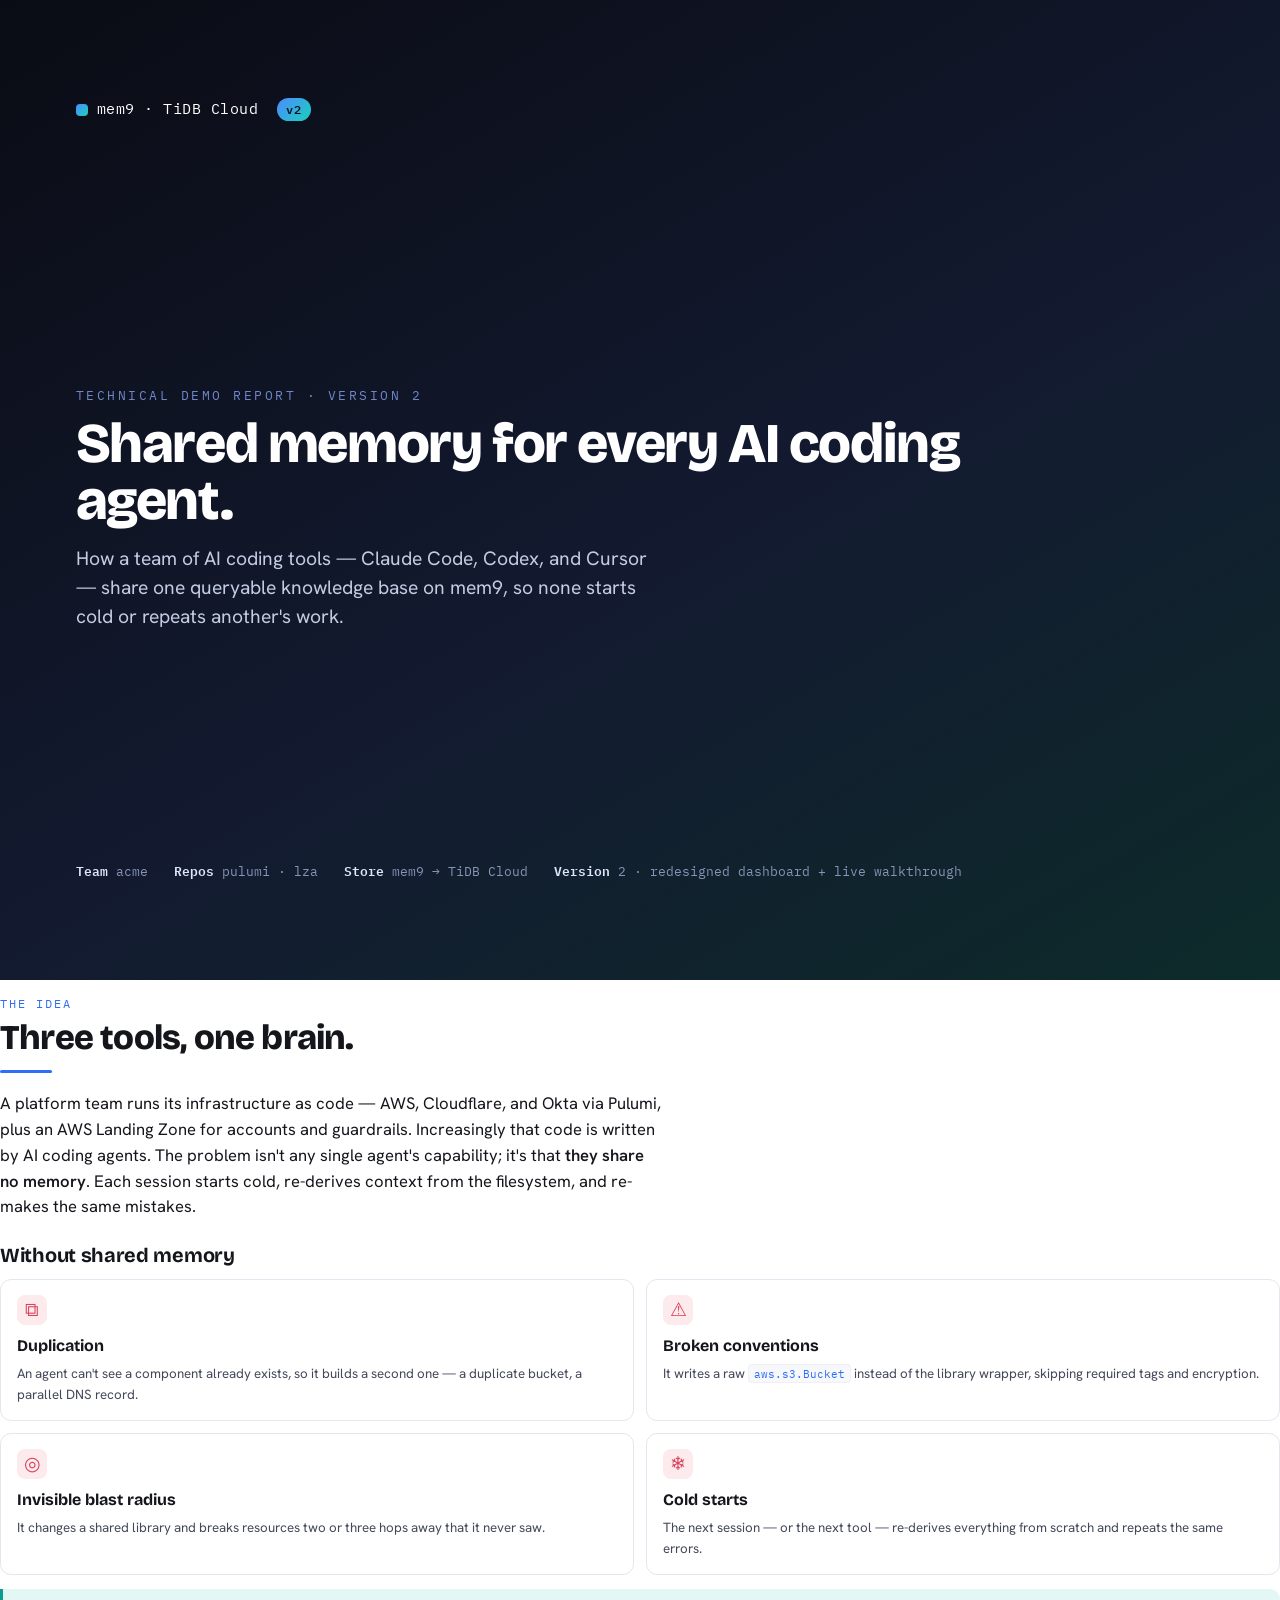
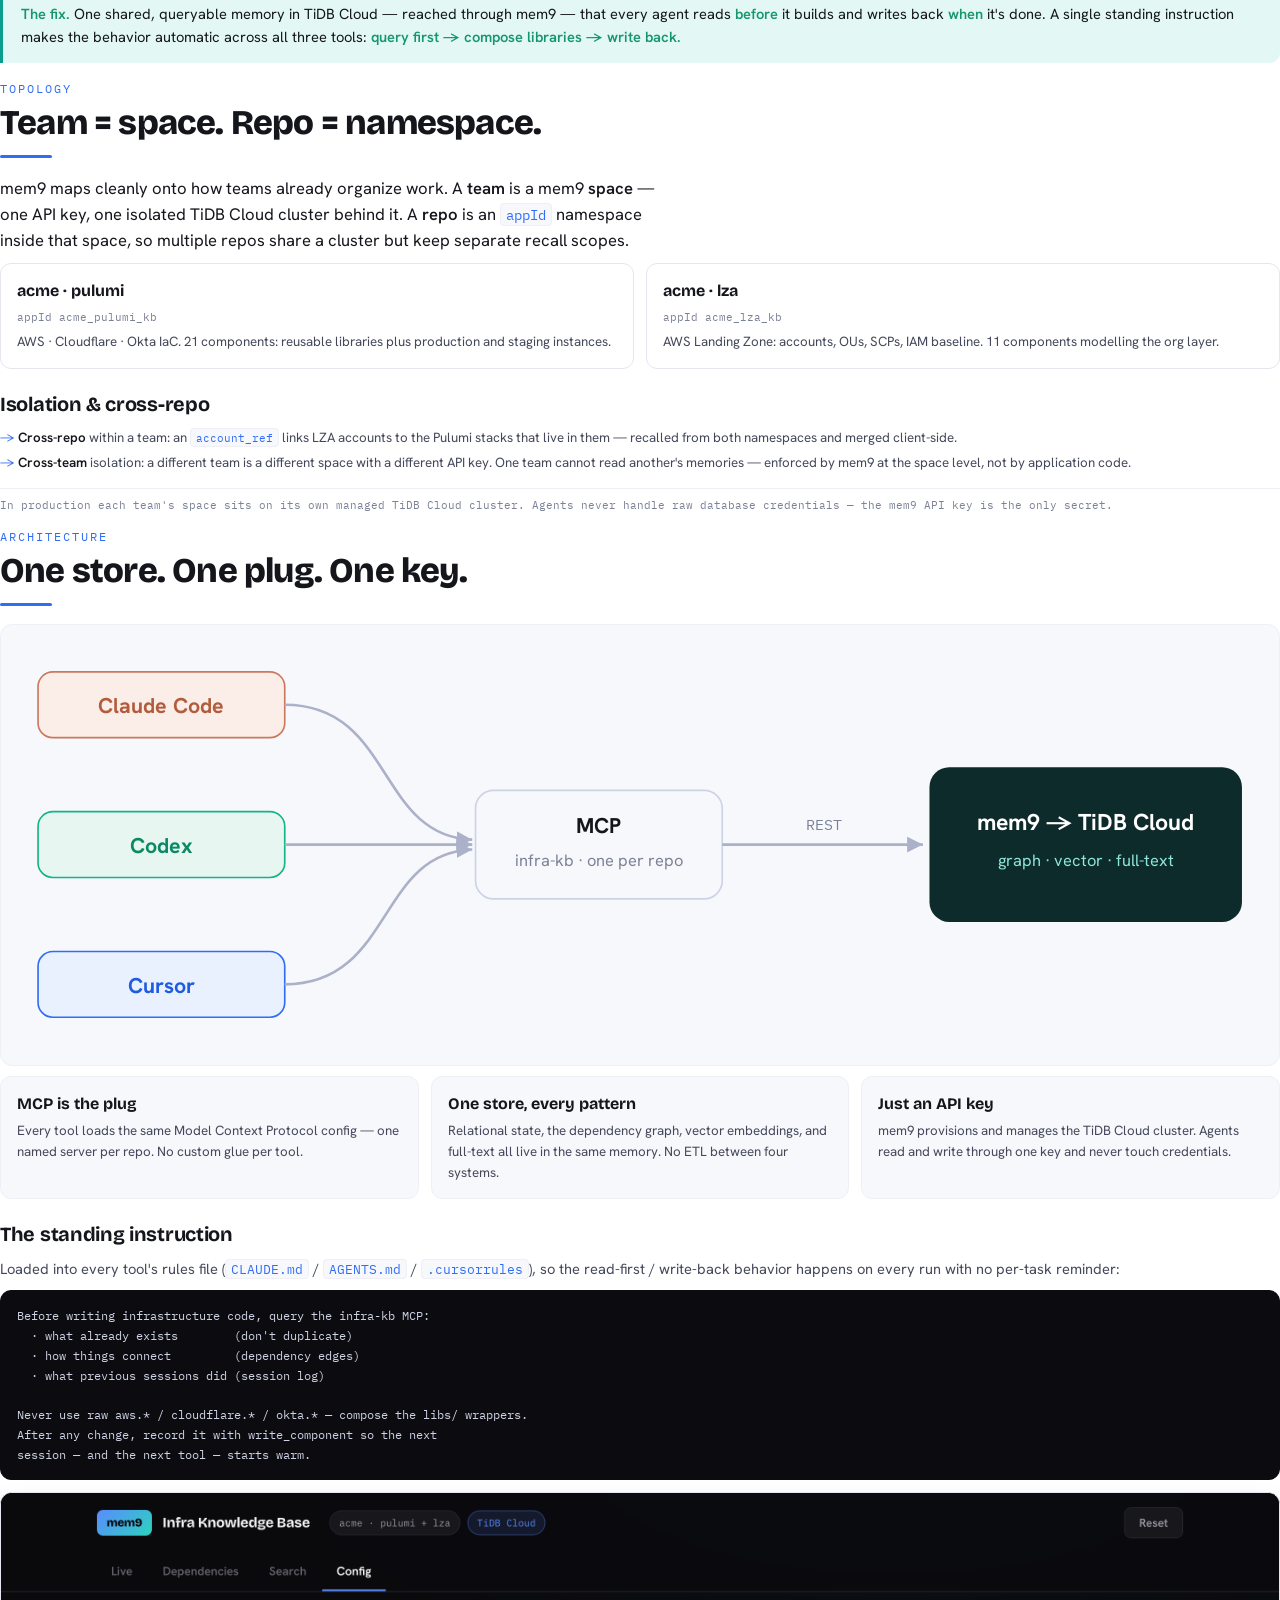
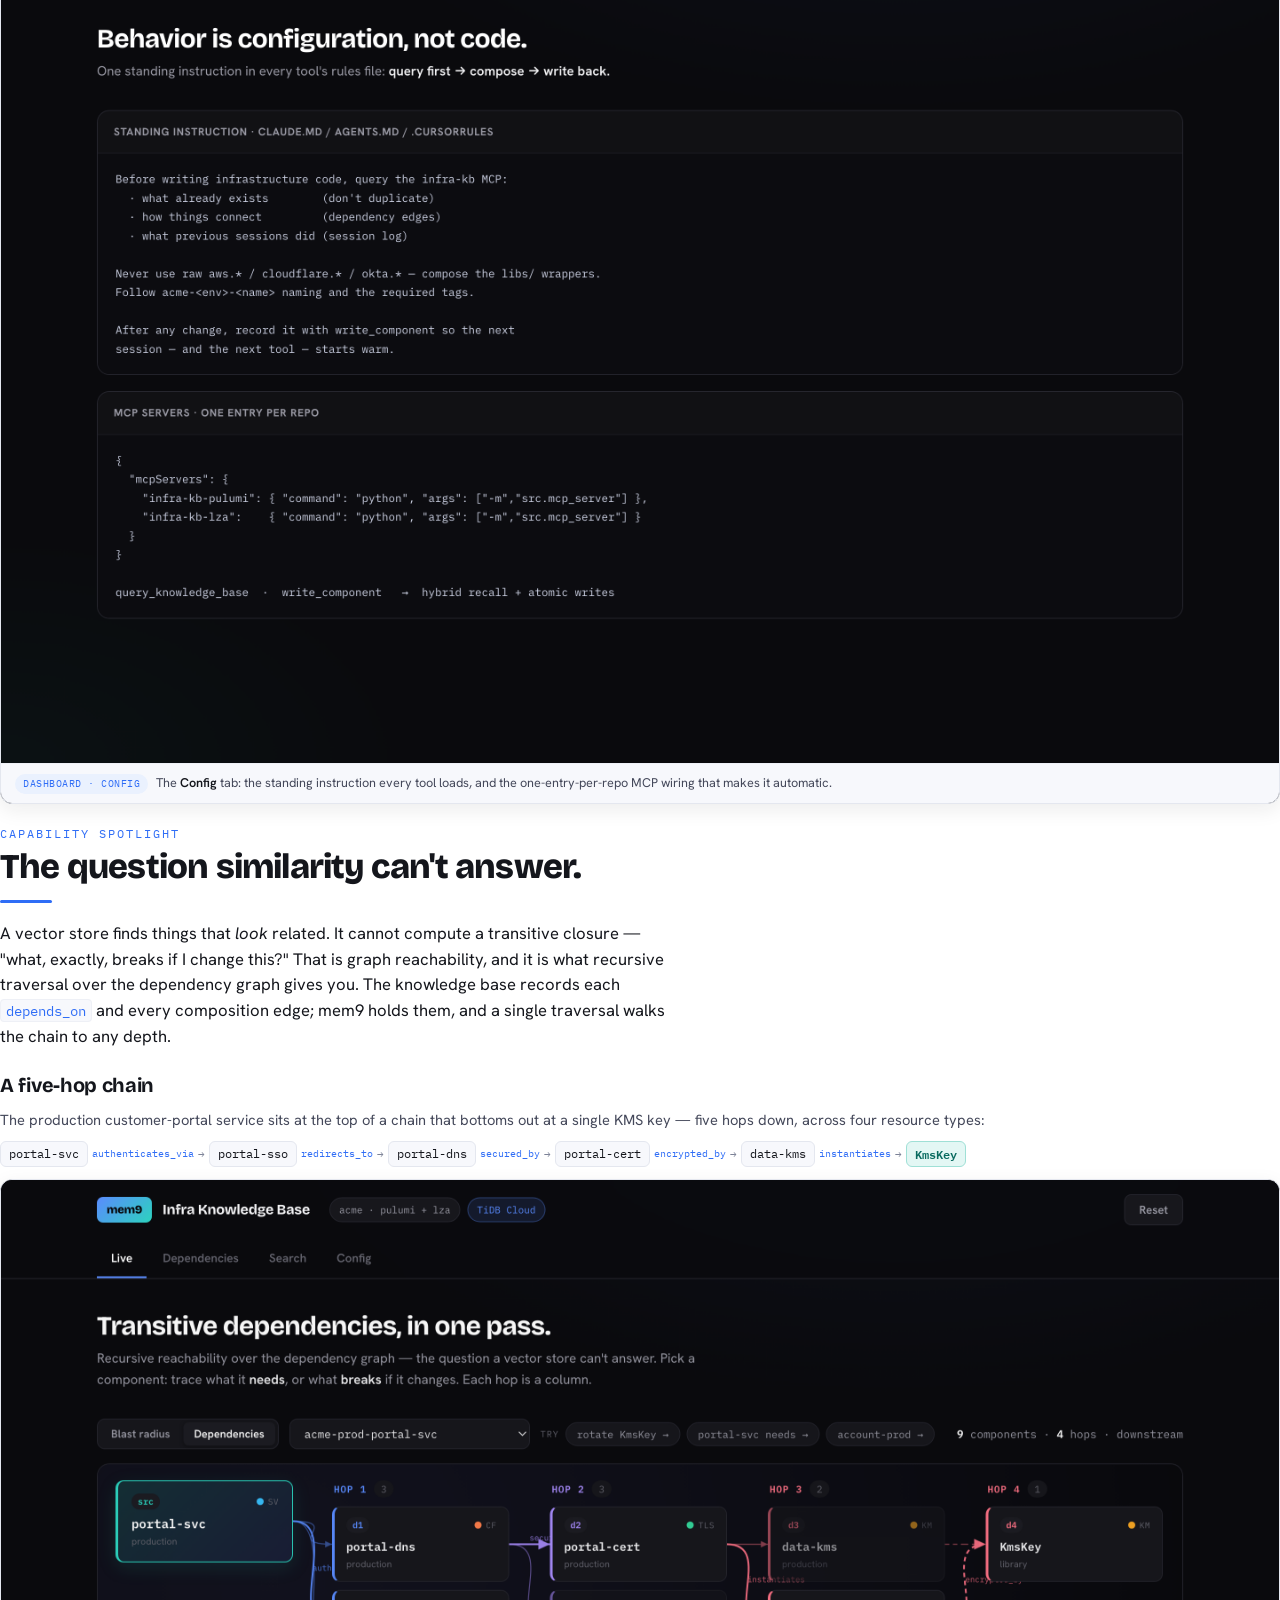
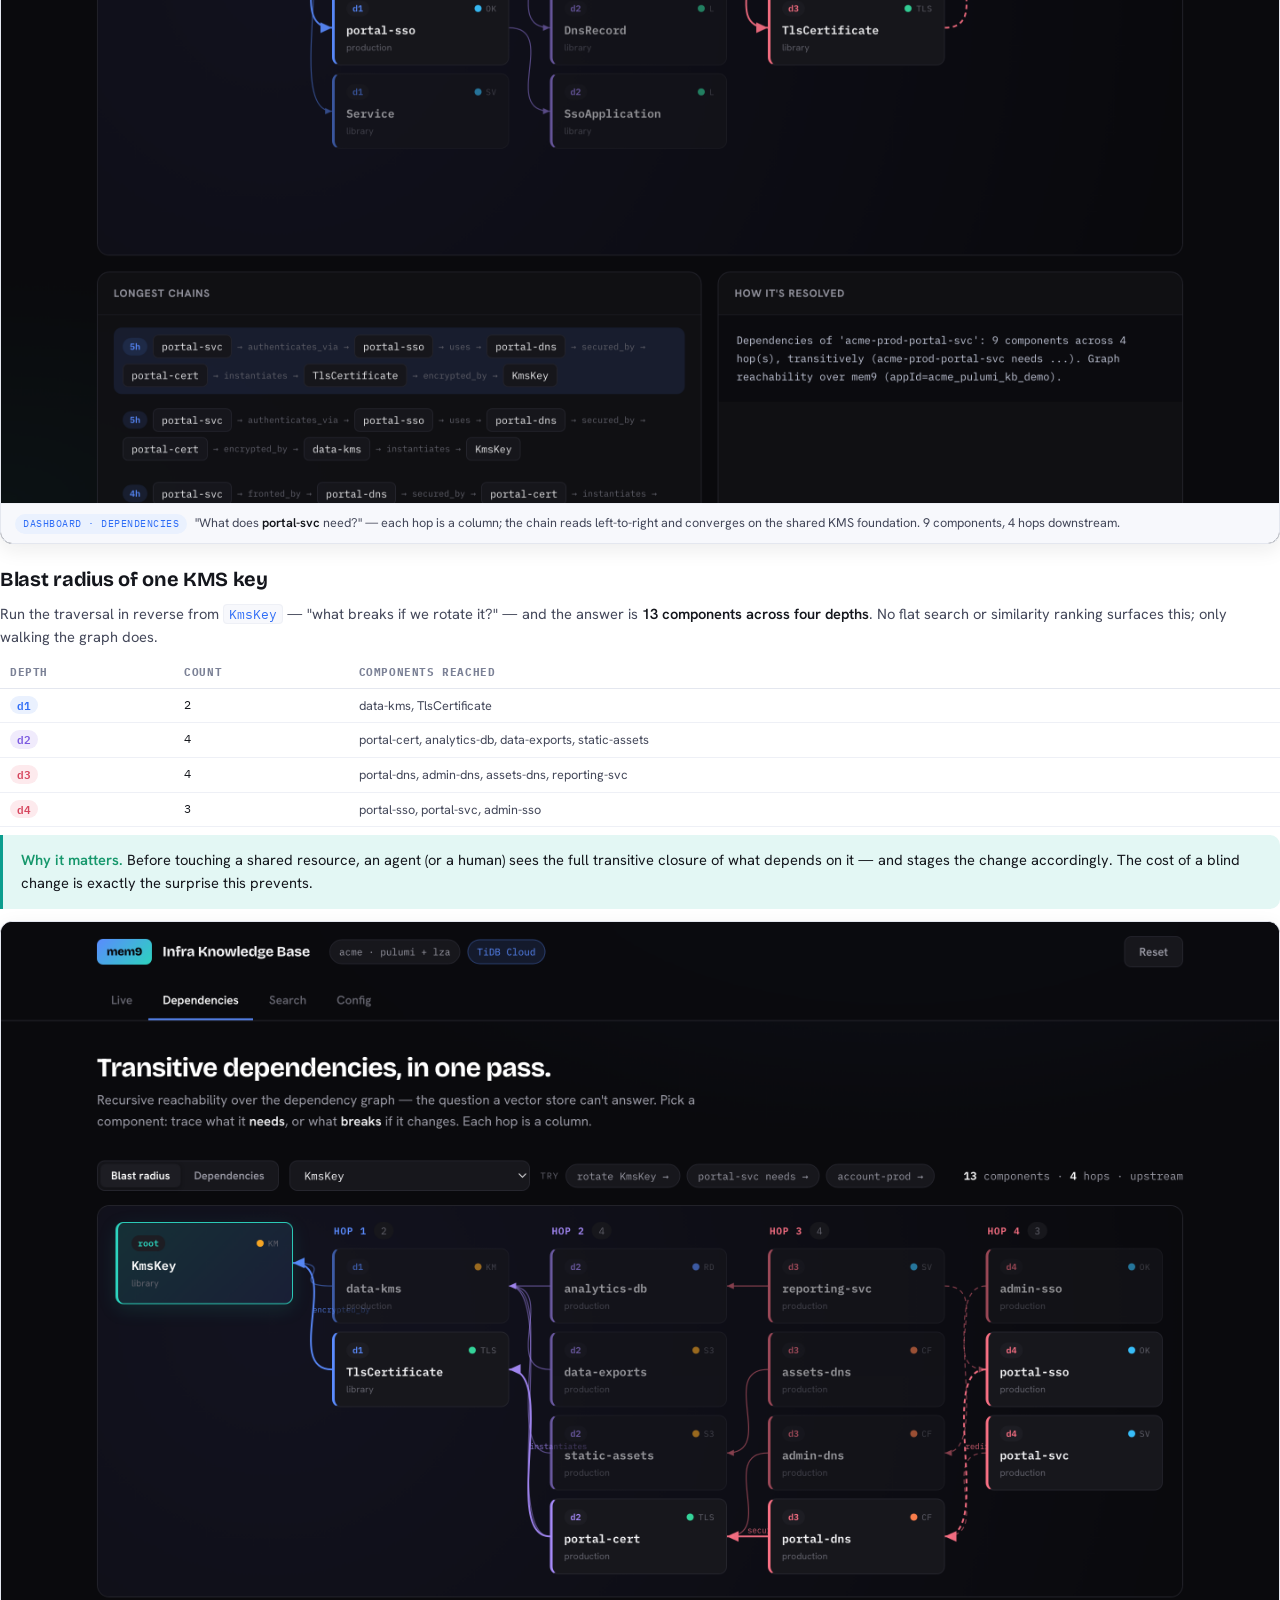
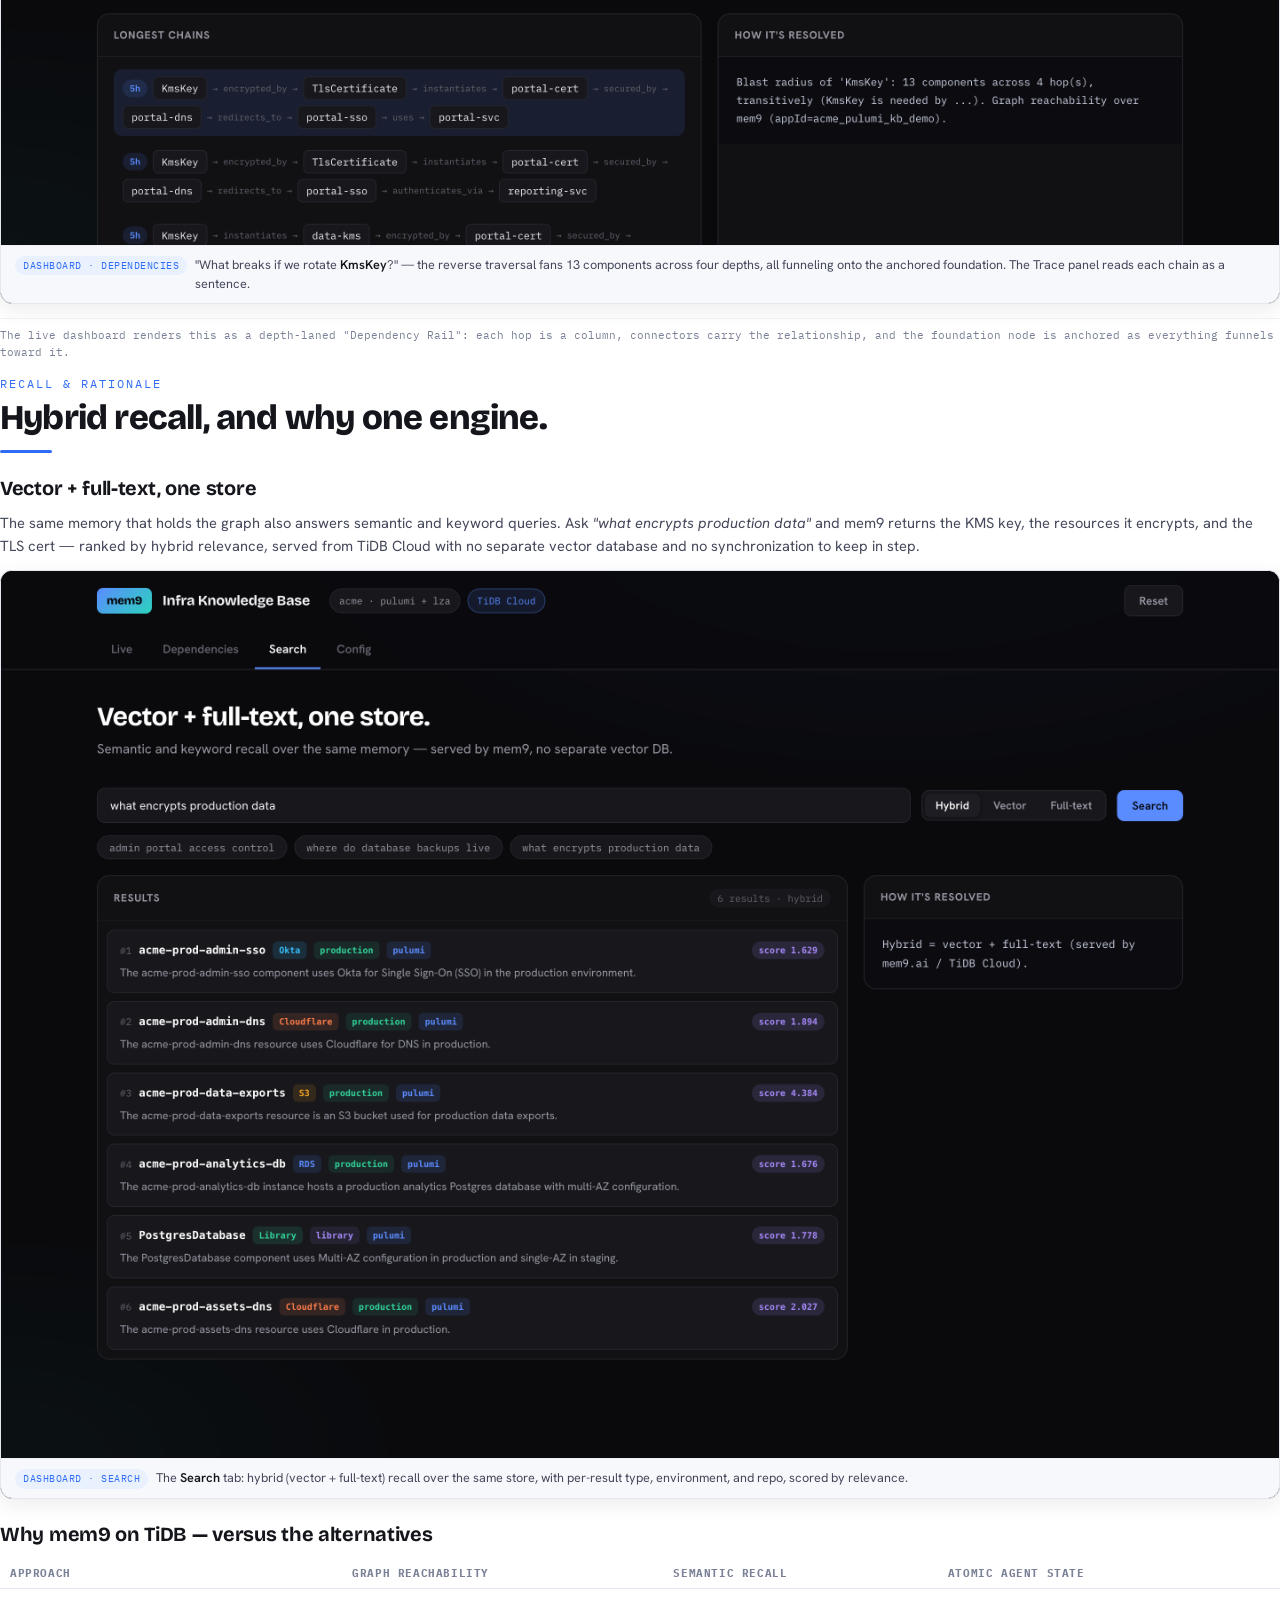
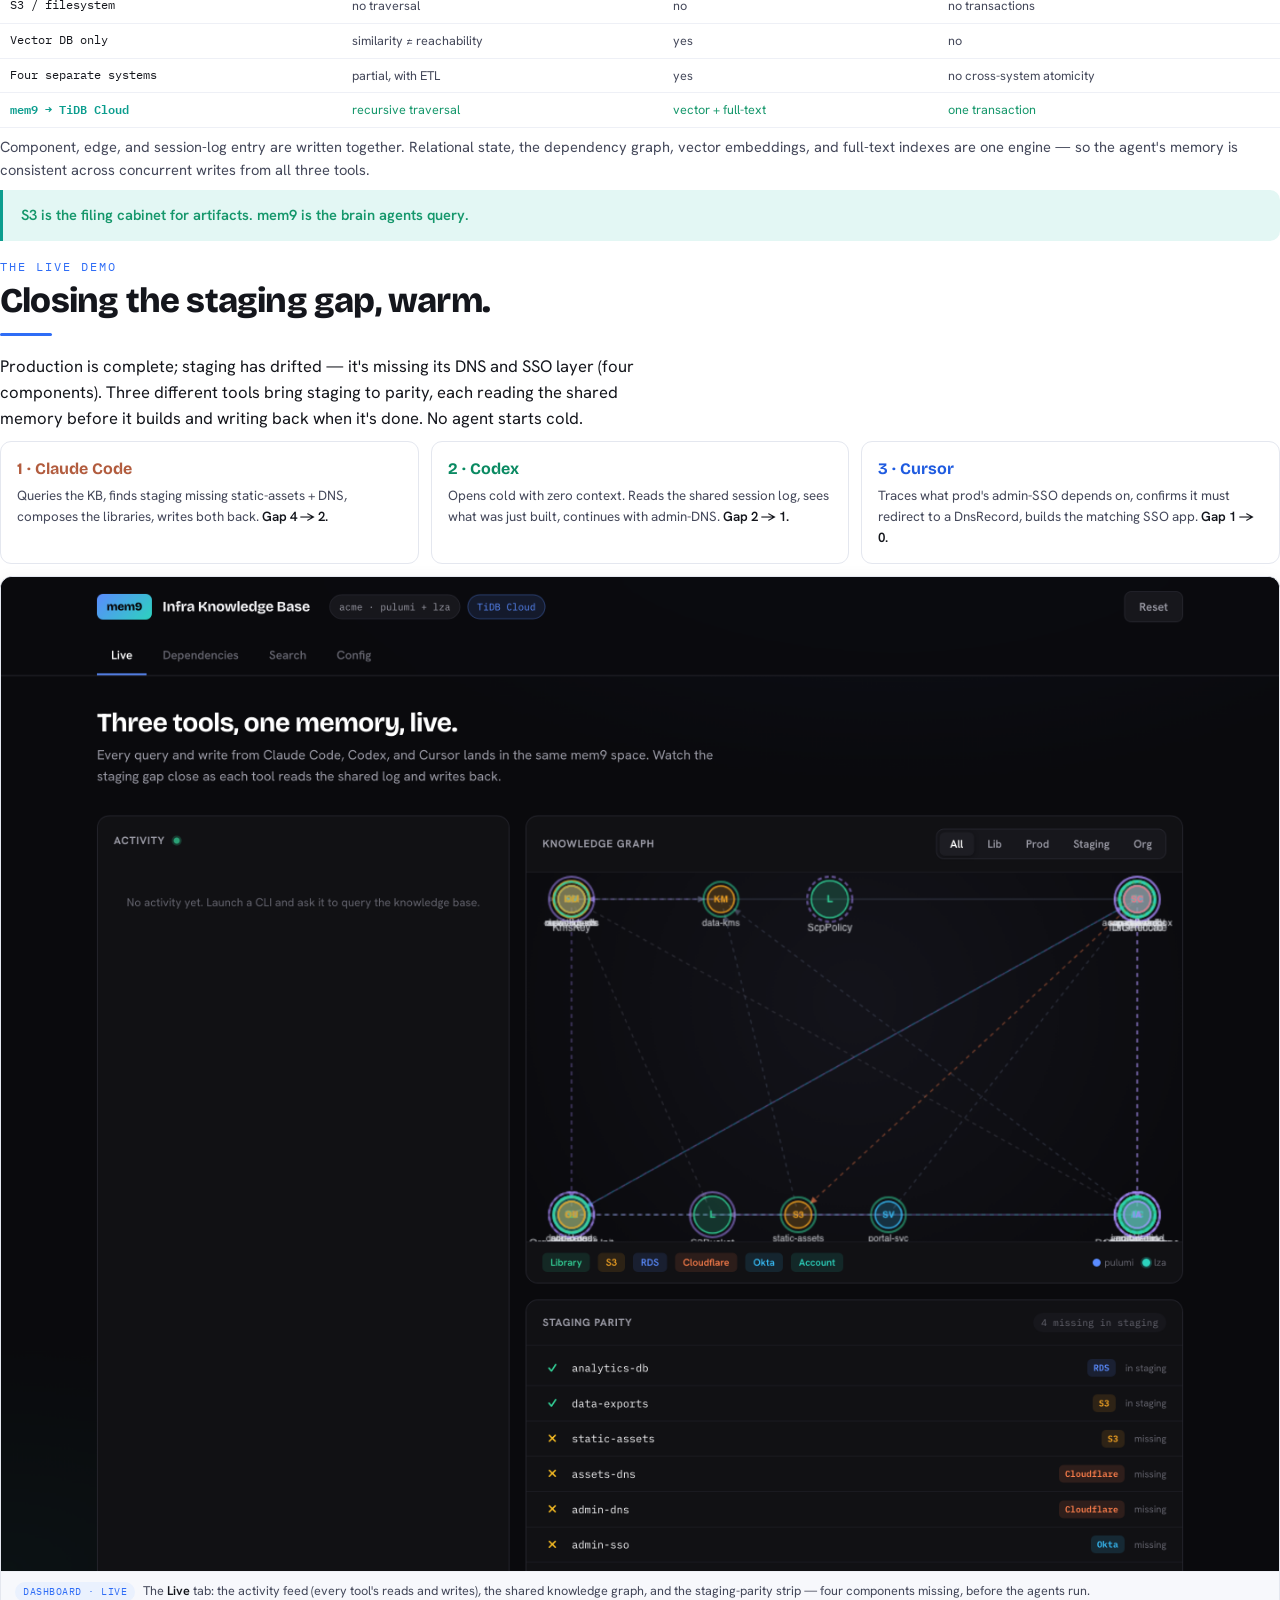
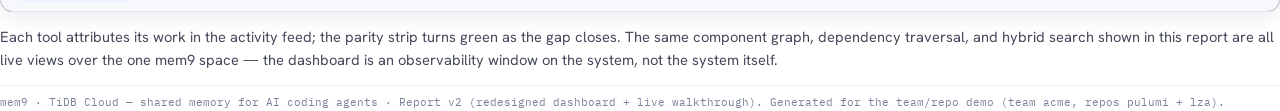
==== docs/mem9-demo-report.html @ 889530dd "docs: mark the docs/ demo report as v2 Versions the new screenshot-walkthrough report as v2 (the ori" ====
<!DOCTYPE html>
<html lang="en">
<head>
<meta charset="UTF-8" />
<title>mem9 — Shared Memory for AI Coding Agents (v2)</title>
<link rel="preconnect" href="https://fonts.googleapis.com" />
<link rel="preconnect" href="https://fonts.gstatic.com" crossorigin />
<link href="https://fonts.googleapis.com/css2?family=Bricolage+Grotesque:opsz,wght@12..96,600;12..96,700;12..96,800&family=Hanken+Grotesk:wght@400;500;600;700&family=IBM+Plex+Mono:wght@400;500;600&display=swap" rel="stylesheet" />
<style>
  :root {
    --ink: #14161c; --ink-dim: #44485a; --ink-faint: #7b8196;
    --line: #e4e7ef; --line-soft: #eef0f6; --paper: #ffffff; --wash: #f7f8fc;
    --accent: #2f6df6; --accent-soft: #eaf1fe; --teal: #0b9d8e; --teal-soft: #e3f7f4;
    --amber: #c77a12; --red: #d6455d; --violet: #7b59e0; --green: #15976b;
    --d1: #2f6df6; --d2: #7b59e0; --d3: #d6455d;
    --font-display: "Bricolage Grotesque", Georgia, serif;
    --font: "Hanken Grotesk", -apple-system, sans-serif;
    --mono: "IBM Plex Mono", ui-monospace, monospace;
  }
  * { box-sizing: border-box; margin: 0; padding: 0; }
  html { -webkit-print-color-adjust: exact; print-color-adjust: exact; }
  body { font-family: var(--font); color: var(--ink); background: var(--paper); font-size: 11pt; line-height: 1.55; }

  @page { size: Letter; margin: 16mm 16mm 18mm; }
  @page :first { margin: 0; }

  .page { padding: 0; }
  .section { page-break-before: always; padding-top: 4mm; }
  .keep { page-break-inside: avoid; }

  /* ── Cover ── */
  .cover { height: 100vh; min-height: 980px; background: linear-gradient(150deg, #0a0c14 0%, #131a30 55%, #0d2b2a 100%); color: #fff; padding: 26mm 20mm; display: flex; flex-direction: column; }
  .cover-badge { display: inline-flex; align-items: center; gap: 9px; font-family: var(--mono); font-size: 11pt; letter-spacing: 0.5px; }
  .cover-dot { width: 12px; height: 12px; border-radius: 4px; background: linear-gradient(135deg, #4d8bff, #1ad0bd); }
  .cover-ver { margin-left: 10px; font-family: var(--mono); font-size: 9pt; font-weight: 600; letter-spacing: 1px; color: #07121f; background: linear-gradient(135deg, #4d8bff, #1ad0bd); padding: 2px 9px; border-radius: 20px; }
  .cover-eyebrow { font-family: var(--mono); font-size: 9.5pt; letter-spacing: 2.5px; text-transform: uppercase; color: #6f86c9; margin-top: 70mm; }
  .cover-title { font-family: var(--font-display); font-weight: 800; font-size: 42pt; line-height: 1.02; letter-spacing: -1.4px; margin: 10px 0 16px; max-width: 16em; }
  .cover-sub { font-size: 14.5pt; line-height: 1.5; color: #c4cce4; max-width: 30em; }
  .cover-foot { margin-top: auto; display: flex; gap: 26px; font-family: var(--mono); font-size: 9.5pt; color: #8893b8; flex-wrap: wrap; }
  .cover-foot b { color: #dfe6fb; font-weight: 600; }

  /* ── Headings ── */
  .kicker { font-family: var(--mono); font-size: 9pt; letter-spacing: 2px; text-transform: uppercase; color: var(--accent); margin-bottom: 6px; }
  h1 { font-family: var(--font-display); font-weight: 800; font-size: 26pt; letter-spacing: -0.8px; line-height: 1.05; margin-bottom: 10px; }
  h2 { font-family: var(--font-display); font-weight: 700; font-size: 15pt; letter-spacing: -0.3px; margin: 20px 0 8px; }
  p { margin-bottom: 9px; color: var(--ink-dim); }
  p.lead { font-size: 12.5pt; color: var(--ink); max-width: 40em; }
  b, strong { color: var(--ink); font-weight: 600; }
  code { font-family: var(--mono); font-size: 0.86em; background: var(--wash); color: var(--accent); padding: 1px 5px; border-radius: 4px; border: 1px solid var(--line-soft); }
  .rule { height: 3px; width: 52px; background: var(--accent); border-radius: 3px; margin: 14px 0 18px; }

  /* ── Cards / grids ── */
  .grid-2 { display: grid; grid-template-columns: 1fr 1fr; gap: 12px; }
  .grid-3 { display: grid; grid-template-columns: 1fr 1fr 1fr; gap: 12px; }
  .card { border: 1px solid var(--line); border-radius: 11px; padding: 15px 16px; background: var(--paper); }
  .card.wash { background: var(--wash); border-color: var(--line-soft); }
  .card h3 { font-family: var(--font-display); font-size: 12pt; font-weight: 700; margin-bottom: 5px; }
  .card p { font-size: 10pt; margin: 0; }
  .ic { display: inline-flex; align-items: center; justify-content: center; width: 30px; height: 30px; border-radius: 8px; font-size: 14pt; margin-bottom: 9px; }
  .ic.bad { background: #fdeaed; color: var(--red); }
  .ic.good { background: var(--teal-soft); color: var(--teal); }

  .callout { border-left: 3px solid var(--teal); background: var(--teal-soft); border-radius: 0 10px 10px 0; padding: 14px 18px; margin: 4px 0 2px; }
  .callout b { color: var(--green); }

  /* ── Tables ── */
  table { width: 100%; border-collapse: collapse; font-size: 9.5pt; margin: 8px 0; }
  th { text-align: left; font-family: var(--mono); font-size: 8pt; text-transform: uppercase; letter-spacing: 0.6px; color: var(--ink-faint); padding: 7px 10px; border-bottom: 1.5px solid var(--line); }
  td { padding: 7px 10px; border-bottom: 1px solid var(--line-soft); vertical-align: top; color: var(--ink-dim); }
  td.mono, .mono-cell { font-family: var(--mono); font-size: 9pt; color: var(--ink); }

  .pill { display: inline-block; font-family: var(--mono); font-size: 8pt; font-weight: 600; padding: 1px 7px; border-radius: 20px; }
  .pill.d1 { background: var(--accent-soft); color: var(--d1); }
  .pill.d2 { background: #f0ebfc; color: var(--d2); }
  .pill.d3 { background: #fdeaed; color: var(--d3); }
  .pill.d4 { background: #fdeaed; color: var(--d3); }

  /* ── Chain visual ── */
  .chain { display: flex; align-items: center; flex-wrap: wrap; gap: 4px; font-family: var(--mono); font-size: 9pt; margin: 8px 0; }
  .chain .node { background: var(--wash); border: 1px solid var(--line); border-radius: 6px; padding: 3px 8px; color: var(--ink); }
  .chain .node.foundation { background: var(--teal-soft); border-color: #9fe0d6; color: #0a6b60; font-weight: 600; }
  .chain .arr { color: var(--ink-faint); font-size: 8pt; }
  .chain .verb { color: var(--accent); font-size: 7.5pt; }

  /* ── Architecture diagram ── */
  .arch { background: var(--wash); border: 1px solid var(--line-soft); border-radius: 12px; padding: 14px; margin: 10px 0; }
  .arch svg { display: block; width: 100%; height: auto; }

  .footer-note { font-family: var(--mono); font-size: 8pt; color: var(--ink-faint); margin-top: 14px; border-top: 1px solid var(--line-soft); padding-top: 8px; }
  ul.clean { list-style: none; margin: 4px 0; }
  ul.clean li { position: relative; padding-left: 18px; margin-bottom: 5px; font-size: 10pt; color: var(--ink-dim); }
  ul.clean li::before { content: "→"; position: absolute; left: 0; color: var(--accent); }

  /* ── Screenshots (live dashboard walkthrough) ── */
  figure.shot { margin: 12px 0 6px; border: 1px solid var(--line); border-radius: 12px; overflow: hidden; background: #0a0c14; page-break-inside: avoid; box-shadow: 0 6px 20px rgba(20,22,28,0.08); }
  figure.shot img { display: block; width: 100%; height: auto; }
  figcaption { display: flex; gap: 8px; align-items: baseline; font-size: 9.5pt; color: var(--ink-dim); padding: 9px 14px; background: var(--wash); border-top: 1px solid var(--line-soft); }
  figcaption .tag { font-family: var(--mono); font-size: 7.5pt; letter-spacing: 0.5px; text-transform: uppercase; color: var(--accent); background: var(--accent-soft); padding: 2px 8px; border-radius: 20px; white-space: nowrap; }
  figcaption b { color: var(--ink); }
</style>
</head>
<body>

<!-- ─────────────── COVER ─────────────── -->
<div class="cover">
  <div class="cover-badge"><span class="cover-dot"></span> mem9 · TiDB Cloud <span class="cover-ver">v2</span></div>
  <div class="cover-eyebrow">Technical Demo Report · Version 2</div>
  <div class="cover-title">Shared memory for every AI coding agent.</div>
  <div class="cover-sub">How a team of AI coding tools — Claude Code, Codex, and Cursor — share one queryable knowledge base on mem9, so none starts cold or repeats another's work.</div>
  <div class="cover-foot">
    <div><b>Team</b> acme</div>
    <div><b>Repos</b> pulumi · lza</div>
    <div><b>Store</b> mem9 → TiDB Cloud</div>
    <div><b>Version</b> 2 · redesigned dashboard + live walkthrough</div>
  </div>
</div>

<!-- ─────────────── 1. THE IDEA ─────────────── -->
<div class="section page">
  <div class="kicker">The idea</div>
  <h1>Three tools, one brain.</h1>
  <div class="rule"></div>
  <p class="lead">A platform team runs its infrastructure as code — AWS, Cloudflare, and Okta via Pulumi, plus an AWS Landing Zone for accounts and guardrails. Increasingly that code is written by AI coding agents. The problem isn't any single agent's capability; it's that <b>they share no memory</b>. Each session starts cold, re-derives context from the filesystem, and re-makes the same mistakes.</p>

  <h2>Without shared memory</h2>
  <div class="grid-2">
    <div class="card keep"><span class="ic bad">⧉</span><h3>Duplication</h3><p>An agent can't see a component already exists, so it builds a second one — a duplicate bucket, a parallel DNS record.</p></div>
    <div class="card keep"><span class="ic bad">⚠</span><h3>Broken conventions</h3><p>It writes a raw <code>aws.s3.Bucket</code> instead of the library wrapper, skipping required tags and encryption.</p></div>
    <div class="card keep"><span class="ic bad">◎</span><h3>Invisible blast radius</h3><p>It changes a shared library and breaks resources two or three hops away that it never saw.</p></div>
    <div class="card keep"><span class="ic bad">❄</span><h3>Cold starts</h3><p>The next session — or the next tool — re-derives everything from scratch and repeats the same errors.</p></div>
  </div>

  <div class="callout keep" style="margin-top:14px;">
    <b>The fix.</b> One shared, queryable memory in TiDB Cloud — reached through mem9 — that every agent reads <b>before</b> it builds and writes back <b>when</b> it's done. A single standing instruction makes the behavior automatic across all three tools: <b>query first → compose libraries → write back.</b>
  </div>
</div>

<!-- ─────────────── 2. TOPOLOGY ─────────────── -->
<div class="section page">
  <div class="kicker">Topology</div>
  <h1>Team = space. Repo = namespace.</h1>
  <div class="rule"></div>
  <p class="lead">mem9 maps cleanly onto how teams already organize work. A <b>team</b> is a mem9 <b>space</b> — one API key, one isolated TiDB Cloud cluster behind it. A <b>repo</b> is an <code>appId</code> namespace inside that space, so multiple repos share a cluster but keep separate recall scopes.</p>

  <div class="grid-2">
    <div class="card">
      <h3>acme · pulumi</h3>
      <p style="font-family:var(--mono);font-size:8.5pt;color:var(--ink-faint);">appId acme_pulumi_kb</p>
      <p style="margin-top:6px;">AWS · Cloudflare · Okta IaC. 21 components: reusable libraries plus production and staging instances.</p>
    </div>
    <div class="card">
      <h3>acme · lza</h3>
      <p style="font-family:var(--mono);font-size:8.5pt;color:var(--ink-faint);">appId acme_lza_kb</p>
      <p style="margin-top:6px;">AWS Landing Zone: accounts, OUs, SCPs, IAM baseline. 11 components modelling the org layer.</p>
    </div>
  </div>

  <h2>Isolation &amp; cross-repo</h2>
  <ul class="clean">
    <li><b>Cross-repo</b> within a team: an <code>account_ref</code> links LZA accounts to the Pulumi stacks that live in them — recalled from both namespaces and merged client-side.</li>
    <li><b>Cross-team</b> isolation: a different team is a different space with a different API key. One team cannot read another's memories — enforced by mem9 at the space level, not by application code.</li>
  </ul>

  <div class="footer-note">In production each team's space sits on its own managed TiDB Cloud cluster. Agents never handle raw database credentials — the mem9 API key is the only secret.</div>
</div>

<!-- ─────────────── 3. ARCHITECTURE ─────────────── -->
<div class="section page">
  <div class="kicker">Architecture</div>
  <h1>One store. One plug. One key.</h1>
  <div class="rule"></div>

  <div class="arch keep">
    <svg viewBox="0 0 760 250" xmlns="http://www.w3.org/2000/svg" font-family="Hanken Grotesk, sans-serif">
      <rect x="14" y="20" width="150" height="40" rx="9" fill="#fbeee8" stroke="#CC785C"/><text x="89" y="45" text-anchor="middle" fill="#b25c3e" font-weight="700" font-size="13">Claude Code</text>
      <rect x="14" y="105" width="150" height="40" rx="9" fill="#e7f6f1" stroke="#13B583"/><text x="89" y="130" text-anchor="middle" fill="#0a8a62" font-weight="700" font-size="13">Codex</text>
      <rect x="14" y="190" width="150" height="40" rx="9" fill="#eaf1fe" stroke="#2f6df6"/><text x="89" y="215" text-anchor="middle" fill="#1f5be0" font-weight="700" font-size="13">Cursor</text>

      <rect x="280" y="92" width="150" height="66" rx="11" fill="#f7f8fc" stroke="#cdd3e6"/>
      <text x="355" y="118" text-anchor="middle" fill="#14161c" font-weight="700" font-size="13">MCP</text>
      <text x="355" y="138" text-anchor="middle" fill="#7b8196" font-size="10">infra-kb · one per repo</text>

      <rect x="556" y="78" width="190" height="94" rx="12" fill="#0d2b2a"/>
      <text x="651" y="116" text-anchor="middle" fill="#fff" font-weight="700" font-size="14">mem9 → TiDB Cloud</text>
      <text x="651" y="138" text-anchor="middle" fill="#8fe6da" font-size="10">graph · vector · full-text</text>

      <g stroke="#aab1c9" stroke-width="1.6" fill="none">
        <path d="M164,40 C230,40 220,120 278,122" marker-end="url(#ar)"/>
        <path d="M164,125 L278,125" marker-end="url(#ar)"/>
        <path d="M164,210 C230,210 220,130 278,128" marker-end="url(#ar)"/>
        <path d="M430,125 L552,125" marker-end="url(#ar)"/>
      </g>
      <text x="492" y="116" text-anchor="middle" fill="#7b8196" font-size="9" font-family="IBM Plex Mono, monospace">REST</text>
      <defs><marker id="ar" markerWidth="8" markerHeight="8" refX="6" refY="3" orient="auto"><path d="M0,0 L6,3 L0,6 Z" fill="#aab1c9"/></marker></defs>
    </svg>
  </div>

  <div class="grid-3">
    <div class="card wash keep"><h3>MCP is the plug</h3><p>Every tool loads the same Model Context Protocol config — one named server per repo. No custom glue per tool.</p></div>
    <div class="card wash keep"><h3>One store, every pattern</h3><p>Relational state, the dependency graph, vector embeddings, and full-text all live in the same memory. No ETL between four systems.</p></div>
    <div class="card wash keep"><h3>Just an API key</h3><p>mem9 provisions and manages the TiDB Cloud cluster. Agents read and write through one key and never touch credentials.</p></div>
  </div>

  <h2>The standing instruction</h2>
  <p>Loaded into every tool's rules file (<code>CLAUDE.md</code> / <code>AGENTS.md</code> / <code>.cursorrules</code>), so the read-first / write-back behavior happens on every run with no per-task reminder:</p>
  <div class="card" style="background:#0c0c10;border-color:#0c0c10;">
    <pre style="font-family:var(--mono);font-size:9pt;line-height:1.65;color:#cdd2e4;white-space:pre-wrap;margin:0;">Before writing infrastructure code, query the infra-kb MCP:
  · what already exists        (don't duplicate)
  · how things connect         (dependency edges)
  · what previous sessions did (session log)

Never use raw aws.* / cloudflare.* / okta.* — compose the libs/ wrappers.
After any change, record it with write_component so the next
session — and the next tool — starts warm.</pre>
  </div>

  <figure class="shot">
    <img src="img/config.png" alt="Config tab of the dashboard showing the standing instruction and MCP server config" />
    <figcaption><span class="tag">Dashboard · Config</span><span>The <b>Config</b> tab: the standing instruction every tool loads, and the one-entry-per-repo MCP wiring that makes it automatic.</span></figcaption>
  </figure>
</div>

<!-- ─────────────── 4. CAPABILITY: TRANSITIVE DEPENDENCIES ─────────────── -->
<div class="section page">
  <div class="kicker">Capability spotlight</div>
  <h1>The question similarity can't answer.</h1>
  <div class="rule"></div>
  <p class="lead">A vector store finds things that <i>look</i> related. It cannot compute a transitive closure — "what, exactly, breaks if I change this?" That is graph reachability, and it is what recursive traversal over the dependency graph gives you. The knowledge base records each <code>depends_on</code> and every composition edge; mem9 holds them, and a single traversal walks the chain to any depth.</p>

  <h2>A five-hop chain</h2>
  <p>The production customer-portal service sits at the top of a chain that bottoms out at a single KMS key — five hops down, across four resource types:</p>
  <div class="chain keep">
    <span class="node">portal-svc</span><span class="verb">authenticates_via</span><span class="arr">→</span>
    <span class="node">portal-sso</span><span class="verb">redirects_to</span><span class="arr">→</span>
    <span class="node">portal-dns</span><span class="verb">secured_by</span><span class="arr">→</span>
    <span class="node">portal-cert</span><span class="verb">encrypted_by</span><span class="arr">→</span>
    <span class="node">data-kms</span><span class="verb">instantiates</span><span class="arr">→</span>
    <span class="node foundation">KmsKey</span>
  </div>

  <figure class="shot">
    <img src="img/deps-needs.png" alt="Dependency Rail showing what the portal service depends on, four hops to KmsKey" />
    <figcaption><span class="tag">Dashboard · Dependencies</span><span>"What does <b>portal-svc</b> need?" — each hop is a column; the chain reads left-to-right and converges on the shared KMS foundation. 9 components, 4 hops downstream.</span></figcaption>
  </figure>

  <h2>Blast radius of one KMS key</h2>
  <p>Run the traversal in reverse from <code>KmsKey</code> — "what breaks if we rotate it?" — and the answer is <b>13 components across four depths</b>. No flat search or similarity ranking surfaces this; only walking the graph does.</p>
  <table class="keep">
    <thead><tr><th>Depth</th><th>Count</th><th>Components reached</th></tr></thead>
    <tbody>
      <tr><td><span class="pill d1">d1</span></td><td class="mono-cell">2</td><td>data-kms, TlsCertificate</td></tr>
      <tr><td><span class="pill d2">d2</span></td><td class="mono-cell">4</td><td>portal-cert, analytics-db, data-exports, static-assets</td></tr>
      <tr><td><span class="pill d3">d3</span></td><td class="mono-cell">4</td><td>portal-dns, admin-dns, assets-dns, reporting-svc</td></tr>
      <tr><td><span class="pill d4">d4</span></td><td class="mono-cell">3</td><td>portal-sso, portal-svc, admin-sso</td></tr>
    </tbody>
  </table>
  <div class="callout keep">
    <b>Why it matters.</b> Before touching a shared resource, an agent (or a human) sees the full transitive closure of what depends on it — and stages the change accordingly. The cost of a blind change is exactly the surprise this prevents.
  </div>

  <figure class="shot">
    <img src="img/deps-blast.png" alt="Dependency Rail showing the blast radius of KmsKey, 13 components across four depths" />
    <figcaption><span class="tag">Dashboard · Dependencies</span><span>"What breaks if we rotate <b>KmsKey</b>?" — the reverse traversal fans 13 components across four depths, all funneling onto the anchored foundation. The Trace panel reads each chain as a sentence.</span></figcaption>
  </figure>

  <div class="footer-note">The live dashboard renders this as a depth-laned "Dependency Rail": each hop is a column, connectors carry the relationship, and the foundation node is anchored as everything funnels toward it.</div>
</div>

<!-- ─────────────── 5. SEARCH + WHY ─────────────── -->
<div class="section page">
  <div class="kicker">Recall &amp; rationale</div>
  <h1>Hybrid recall, and why one engine.</h1>
  <div class="rule"></div>

  <h2>Vector + full-text, one store</h2>
  <p>The same memory that holds the graph also answers semantic and keyword queries. Ask <i>"what encrypts production data"</i> and mem9 returns the KMS key, the resources it encrypts, and the TLS cert — ranked by hybrid relevance, served from TiDB Cloud with no separate vector database and no synchronization to keep in step.</p>

  <figure class="shot">
    <img src="img/search.png" alt="Search tab showing hybrid recall results for 'what encrypts production data'" />
    <figcaption><span class="tag">Dashboard · Search</span><span>The <b>Search</b> tab: hybrid (vector + full-text) recall over the same store, with per-result type, environment, and repo, scored by relevance.</span></figcaption>
  </figure>

  <h2>Why mem9 on TiDB — versus the alternatives</h2>
  <table class="keep">
    <thead><tr><th>Approach</th><th>Graph reachability</th><th>Semantic recall</th><th>Atomic agent state</th></tr></thead>
    <tbody>
      <tr><td class="mono-cell">S3 / filesystem</td><td>no traversal</td><td>no</td><td>no transactions</td></tr>
      <tr><td class="mono-cell">Vector DB only</td><td>similarity ≠ reachability</td><td>yes</td><td>no</td></tr>
      <tr><td class="mono-cell">Four separate systems</td><td>partial, with ETL</td><td>yes</td><td>no cross-system atomicity</td></tr>
      <tr><td class="mono-cell" style="color:var(--teal);font-weight:600;">mem9 → TiDB Cloud</td><td style="color:var(--green);">recursive traversal</td><td style="color:var(--green);">vector + full-text</td><td style="color:var(--green);">one transaction</td></tr>
    </tbody>
  </table>
  <p style="margin-top:6px;">Component, edge, and session-log entry are written together. Relational state, the dependency graph, vector embeddings, and full-text indexes are one engine — so the agent's memory is consistent across concurrent writes from all three tools.</p>

  <div class="callout keep"><b>S3 is the filing cabinet for artifacts. mem9 is the brain agents query.</b></div>
</div>

<!-- ─────────────── 6. THE LIVE DEMO ─────────────── -->
<div class="section page">
  <div class="kicker">The live demo</div>
  <h1>Closing the staging gap, warm.</h1>
  <div class="rule"></div>
  <p class="lead">Production is complete; staging has drifted — it's missing its DNS and SSO layer (four components). Three different tools bring staging to parity, each reading the shared memory before it builds and writing back when it's done. No agent starts cold.</p>

  <div class="grid-3">
    <div class="card keep"><h3 style="color:#b25c3e;">1 · Claude Code</h3><p>Queries the KB, finds staging missing static-assets + DNS, composes the libraries, writes both back. <b>Gap 4 → 2.</b></p></div>
    <div class="card keep"><h3 style="color:#0a8a62;">2 · Codex</h3><p>Opens cold with zero context. Reads the shared session log, sees what was just built, continues with admin-DNS. <b>Gap 2 → 1.</b></p></div>
    <div class="card keep"><h3 style="color:#1f5be0;">3 · Cursor</h3><p>Traces what prod's admin-SSO depends on, confirms it must redirect to a DnsRecord, builds the matching SSO app. <b>Gap 1 → 0.</b></p></div>
  </div>

  <figure class="shot">
    <img src="img/live.png" alt="Live tab showing the activity feed, shared knowledge graph, and staging parity strip" />
    <figcaption><span class="tag">Dashboard · Live</span><span>The <b>Live</b> tab: the activity feed (every tool's reads and writes), the shared knowledge graph, and the staging-parity strip — four components missing, before the agents run.</span></figcaption>
  </figure>

  <p style="margin-top:14px;">Each tool attributes its work in the activity feed; the parity strip turns green as the gap closes. The same component graph, dependency traversal, and hybrid search shown in this report are all live views over the one mem9 space — the dashboard is an observability window on the system, not the system itself.</p>

  <div class="footer-note">mem9 · TiDB Cloud — shared memory for AI coding agents · Report v2 (redesigned dashboard + live walkthrough). Generated for the team/repo demo (team acme, repos pulumi + lza).</div>
</div>

</body>
</html>
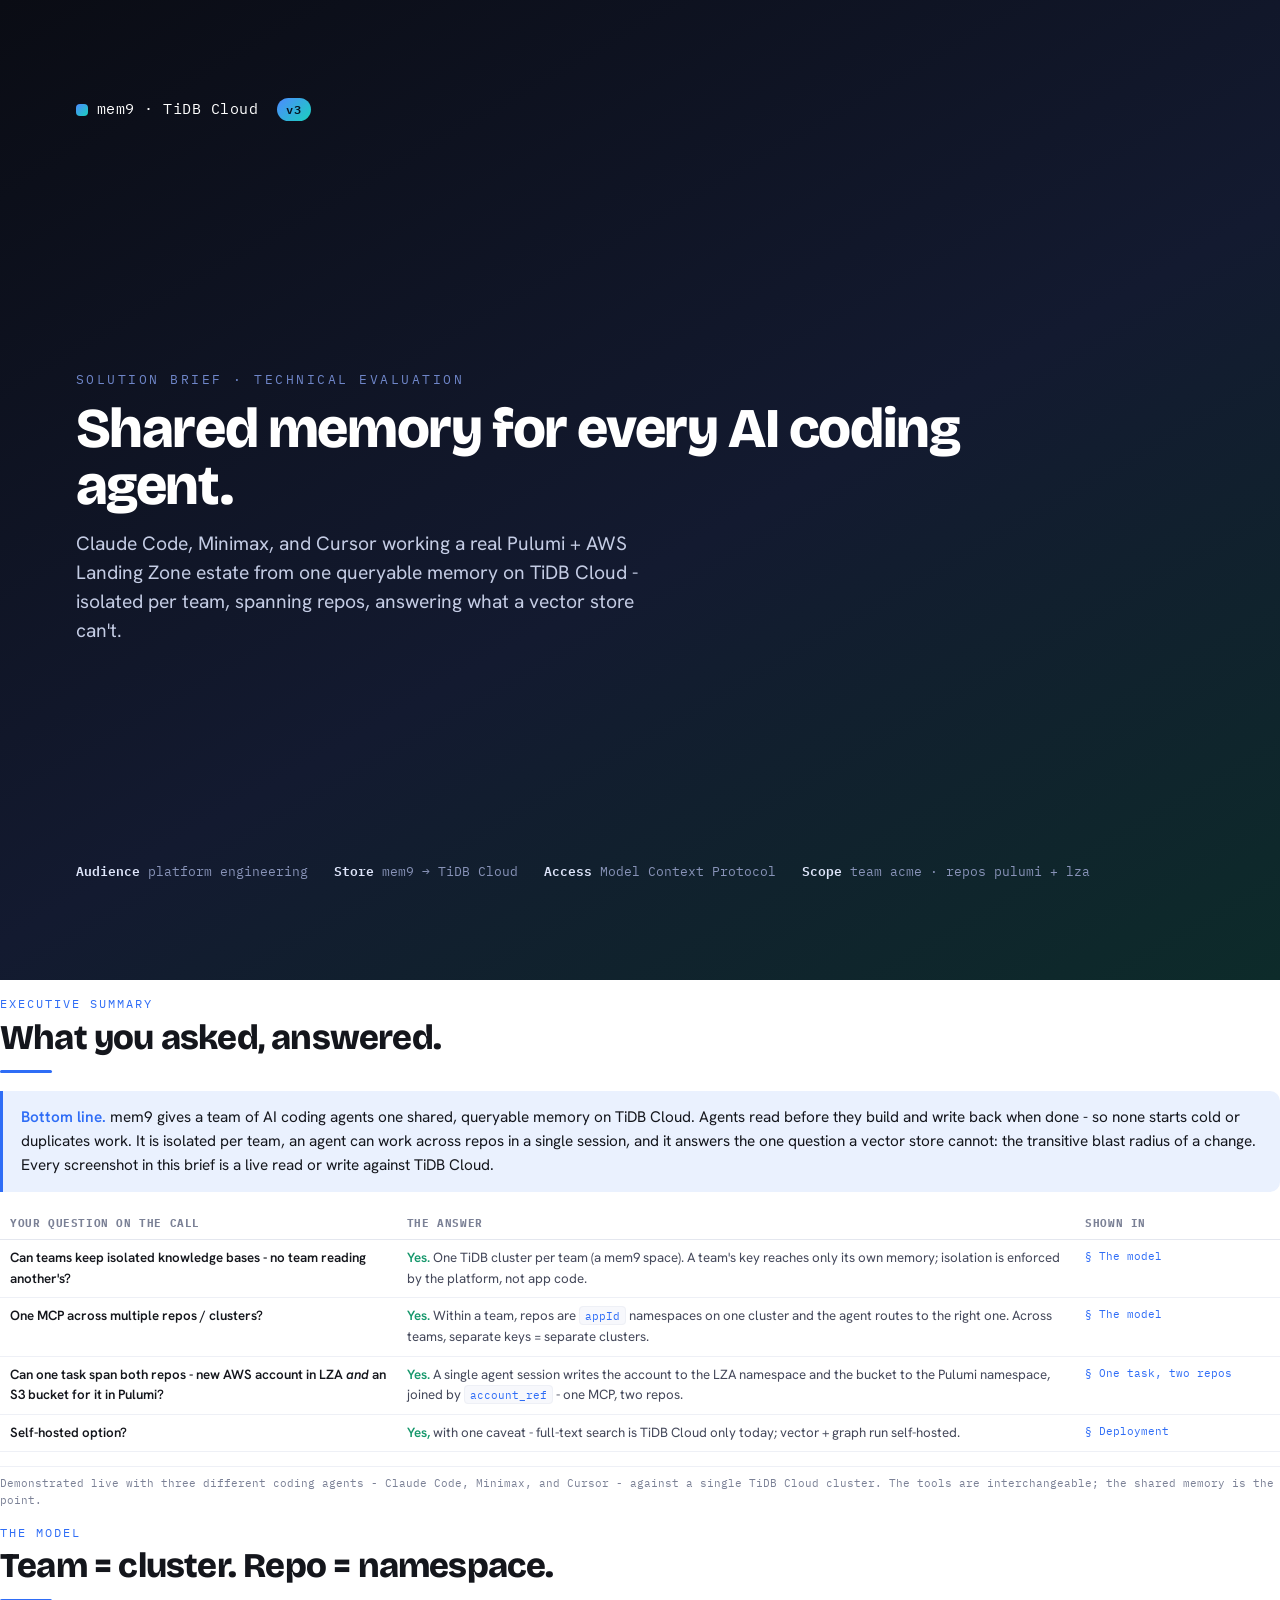
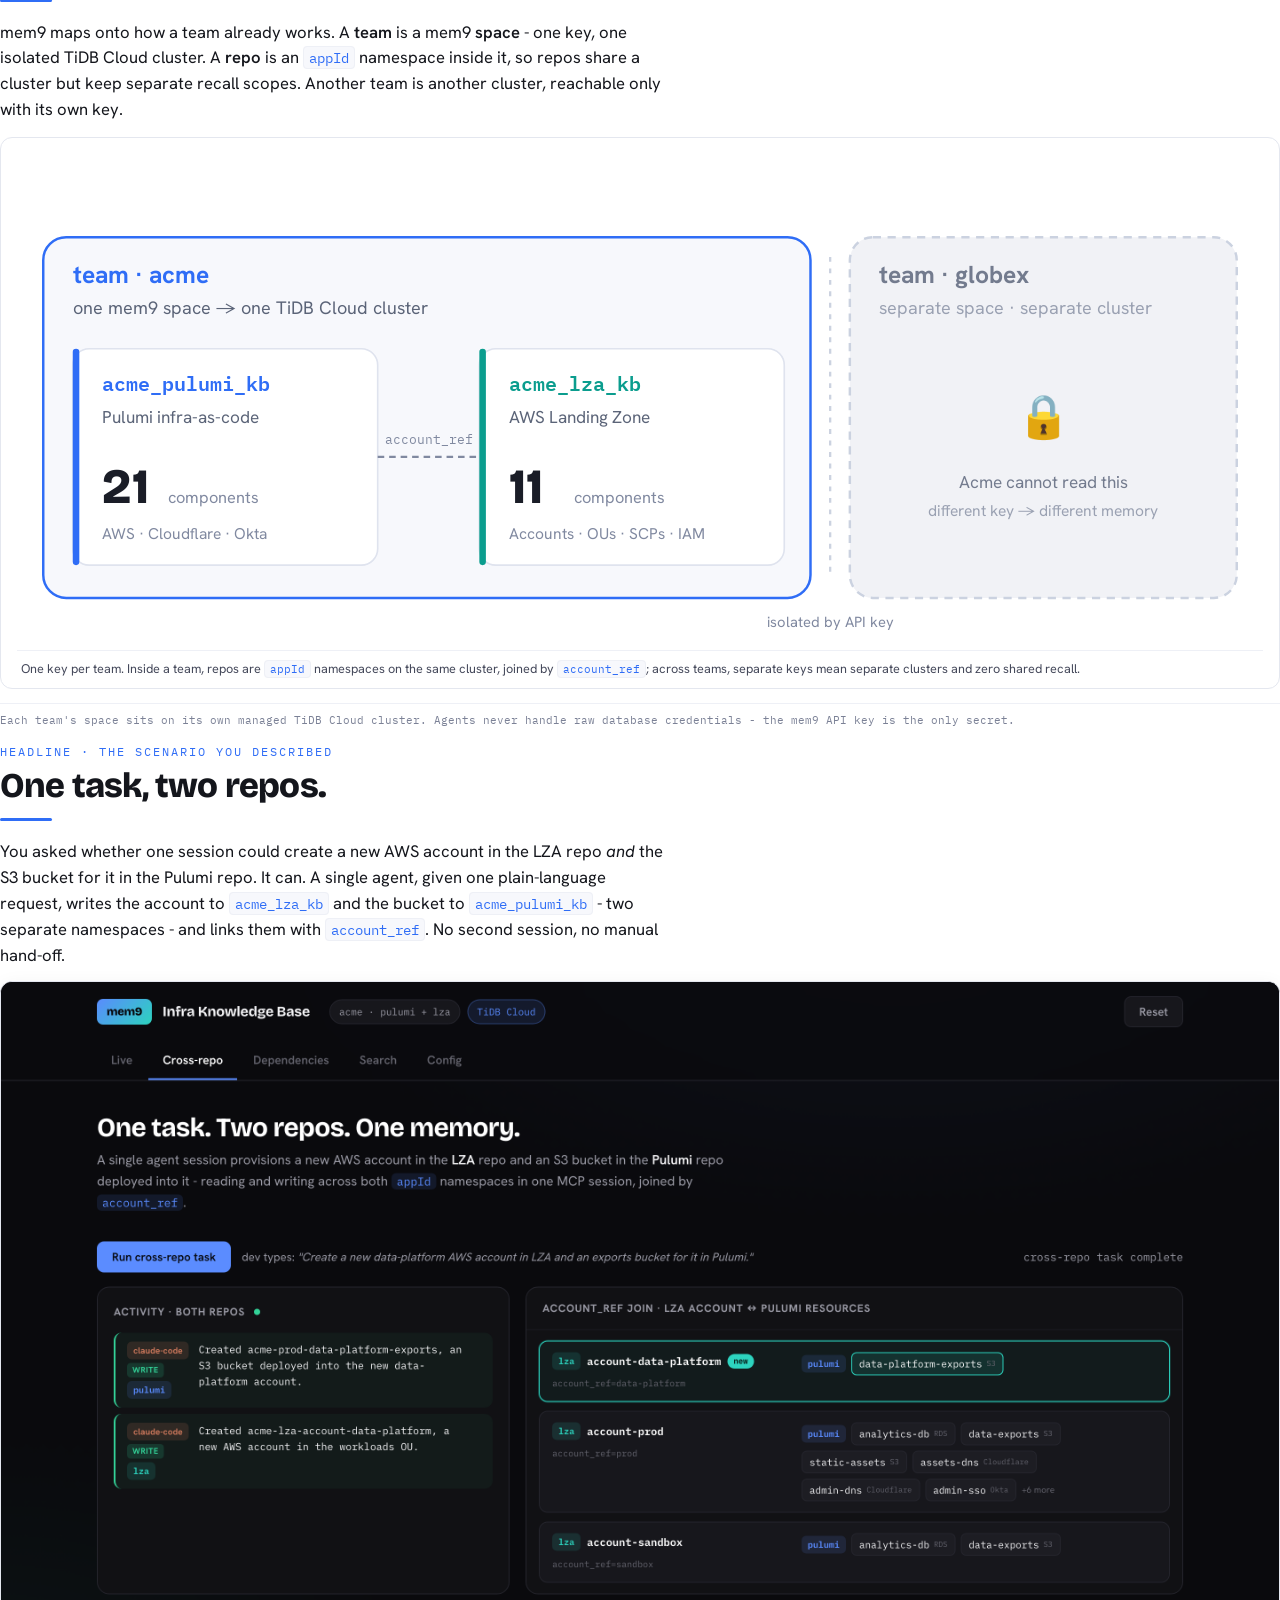
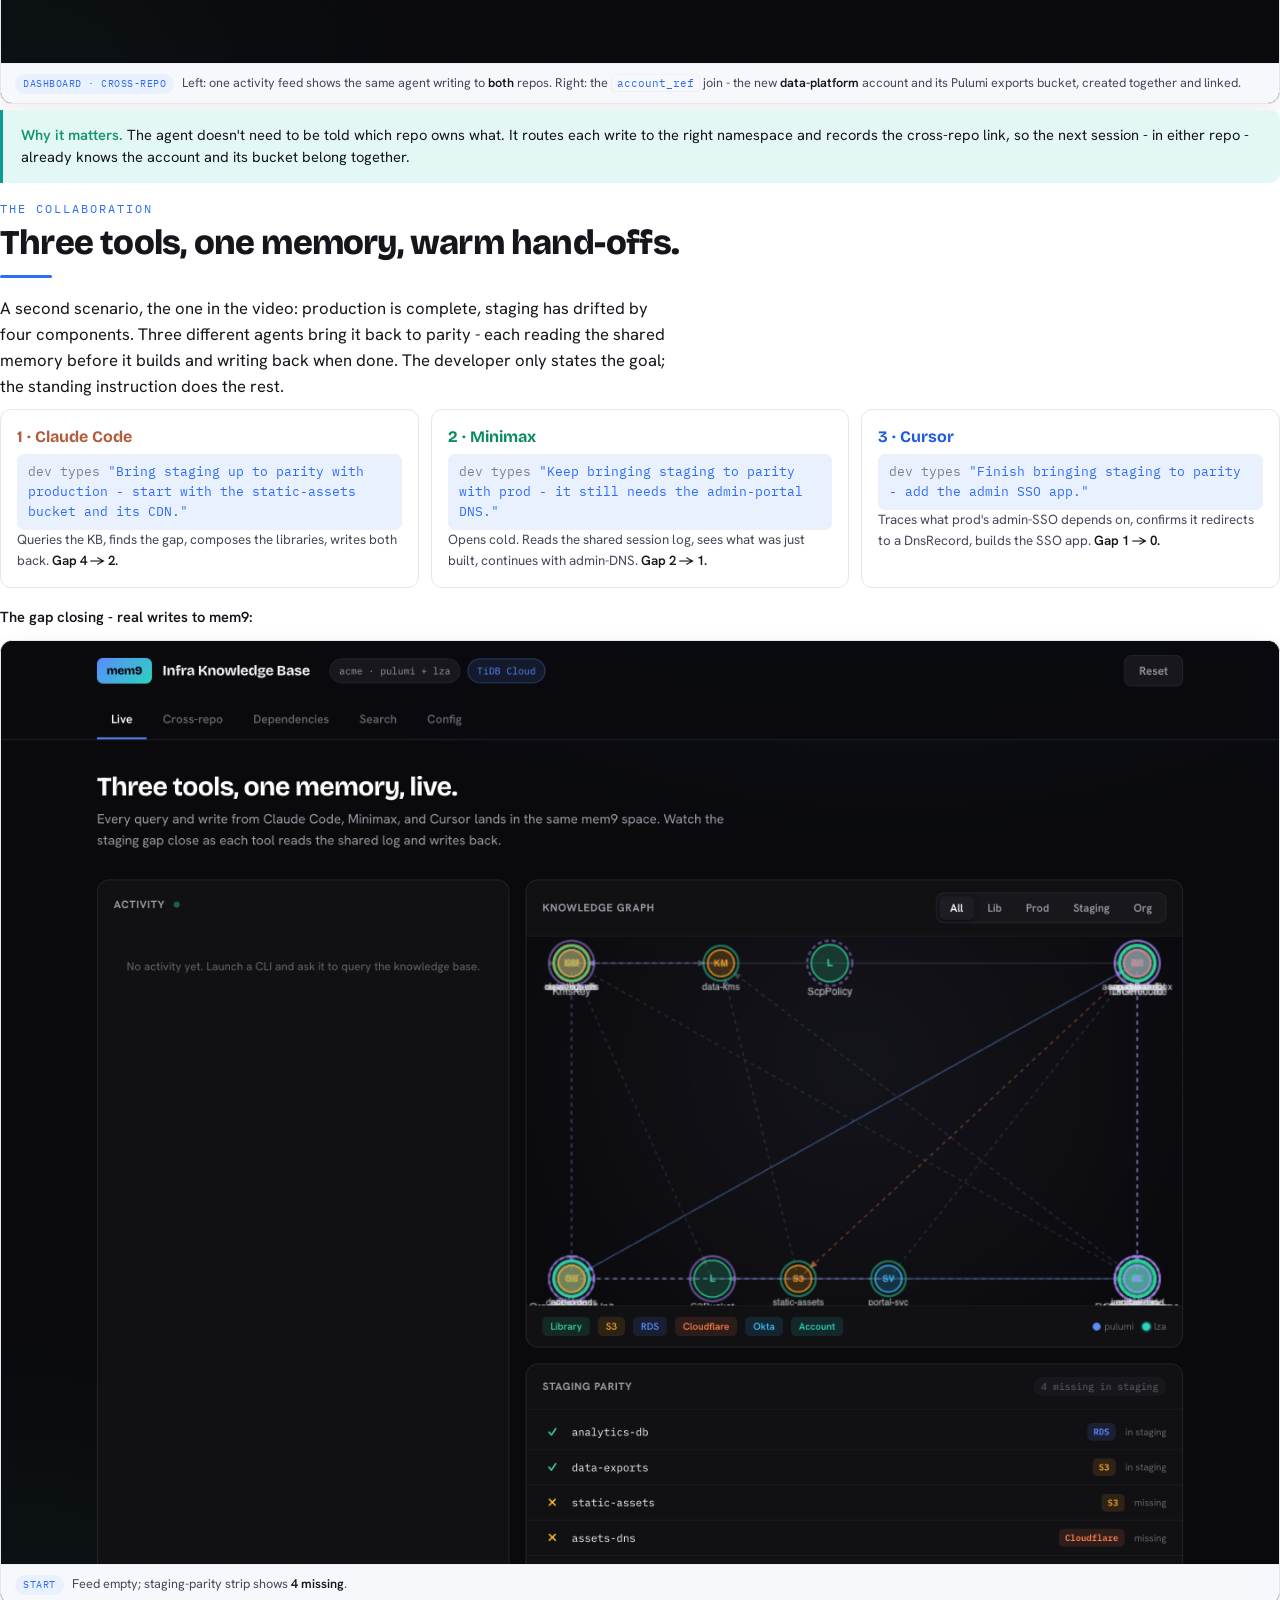
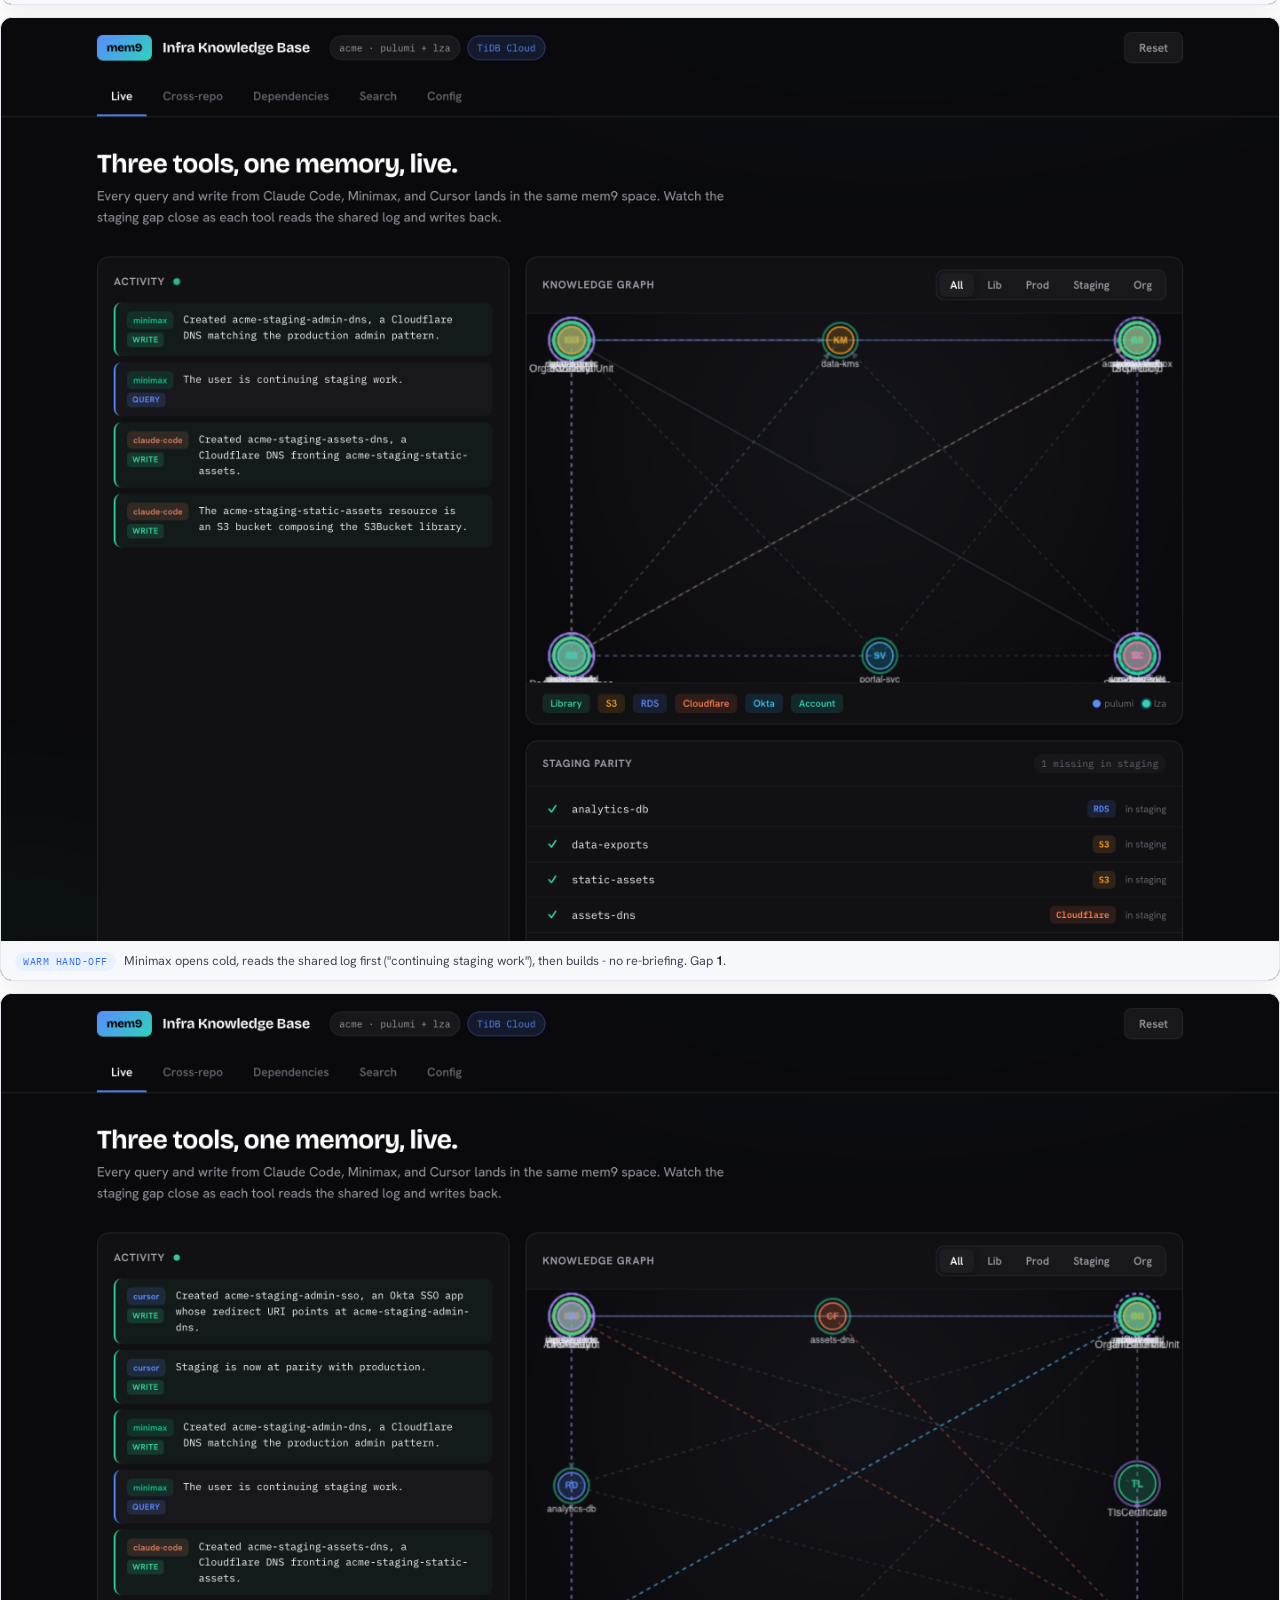
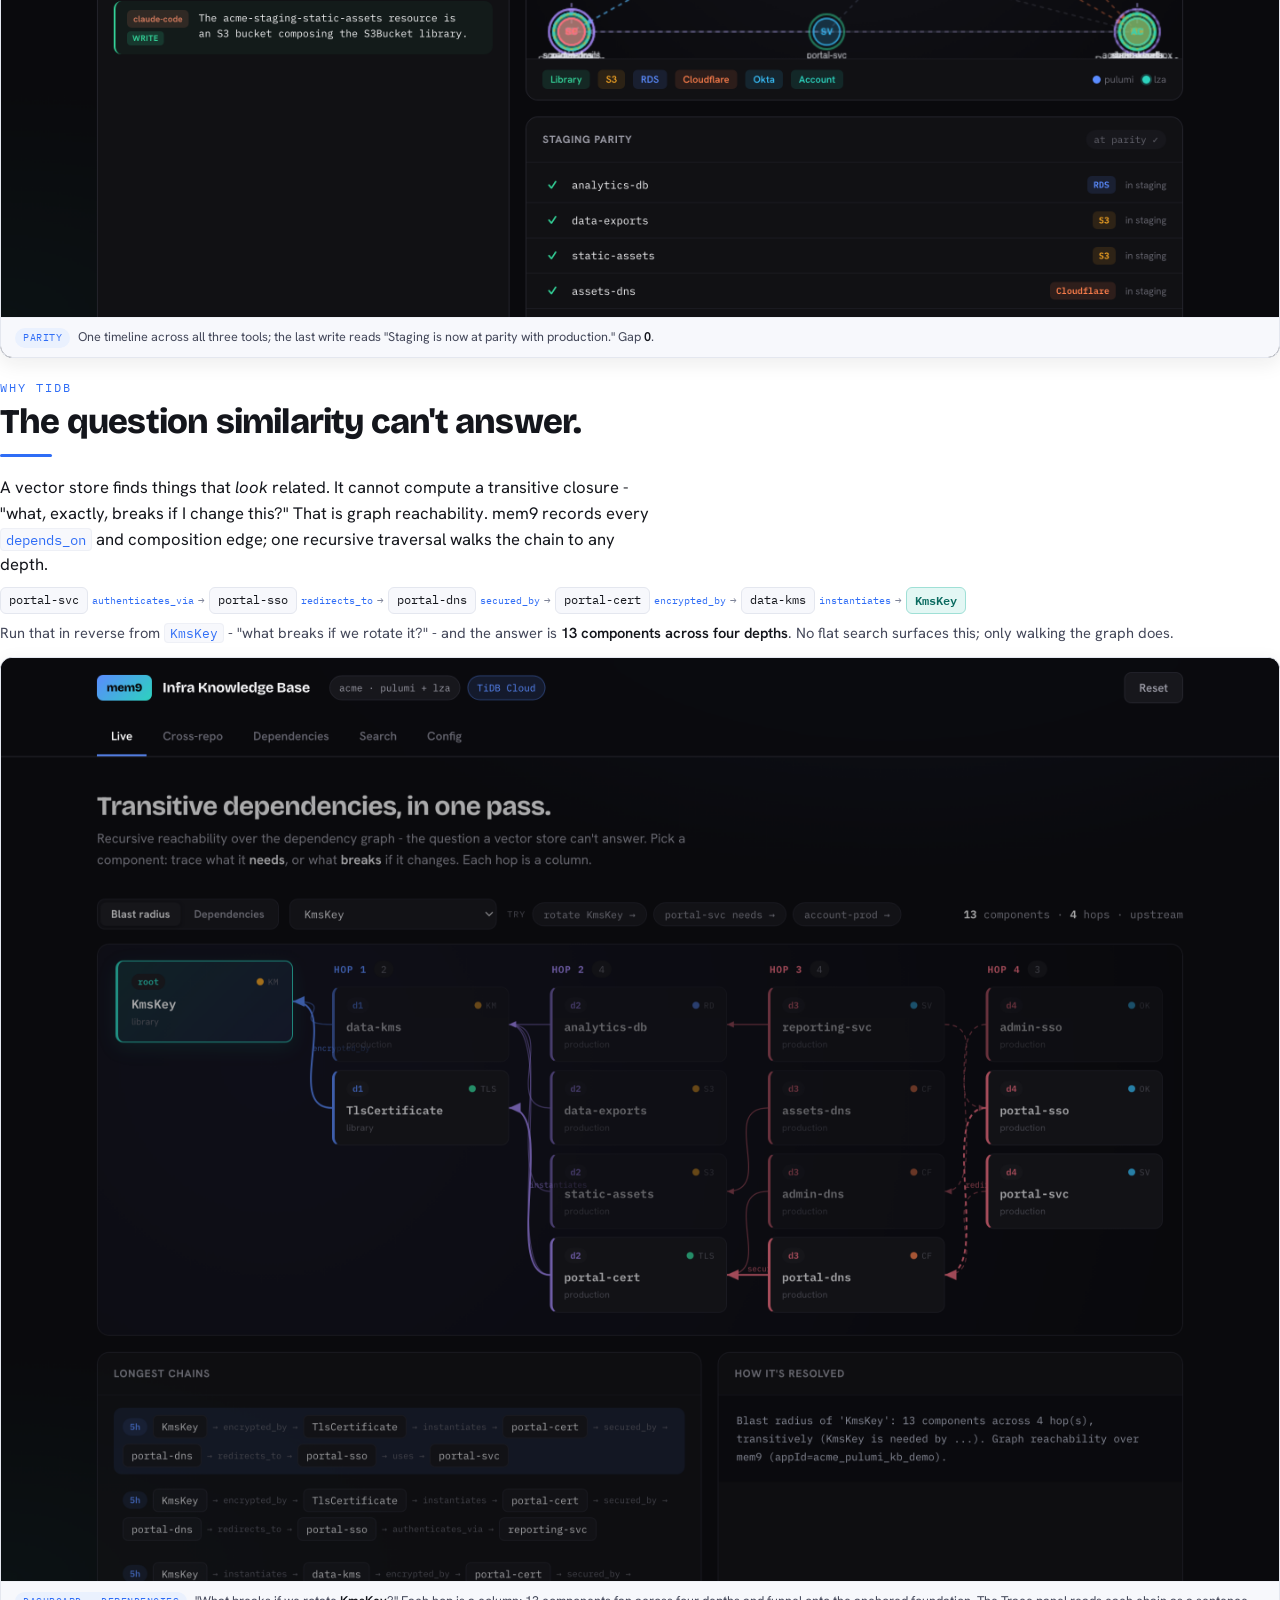
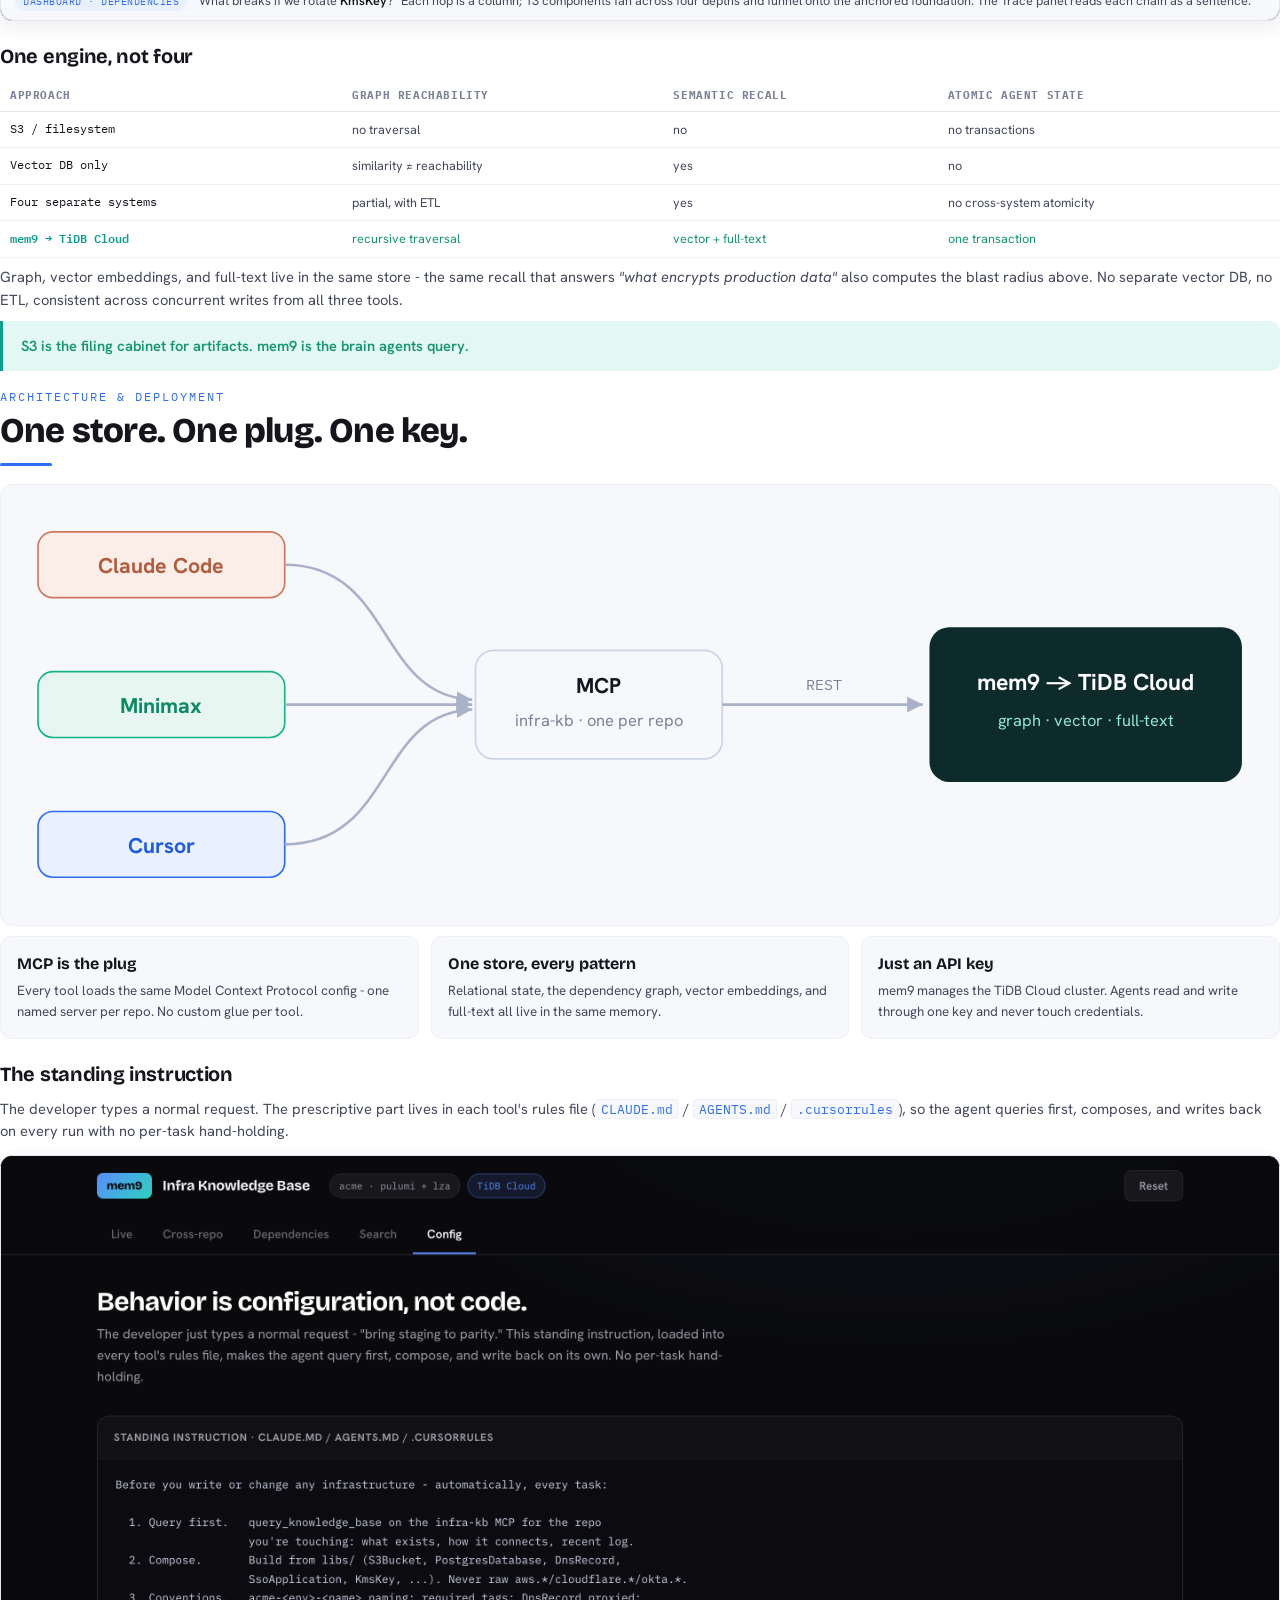
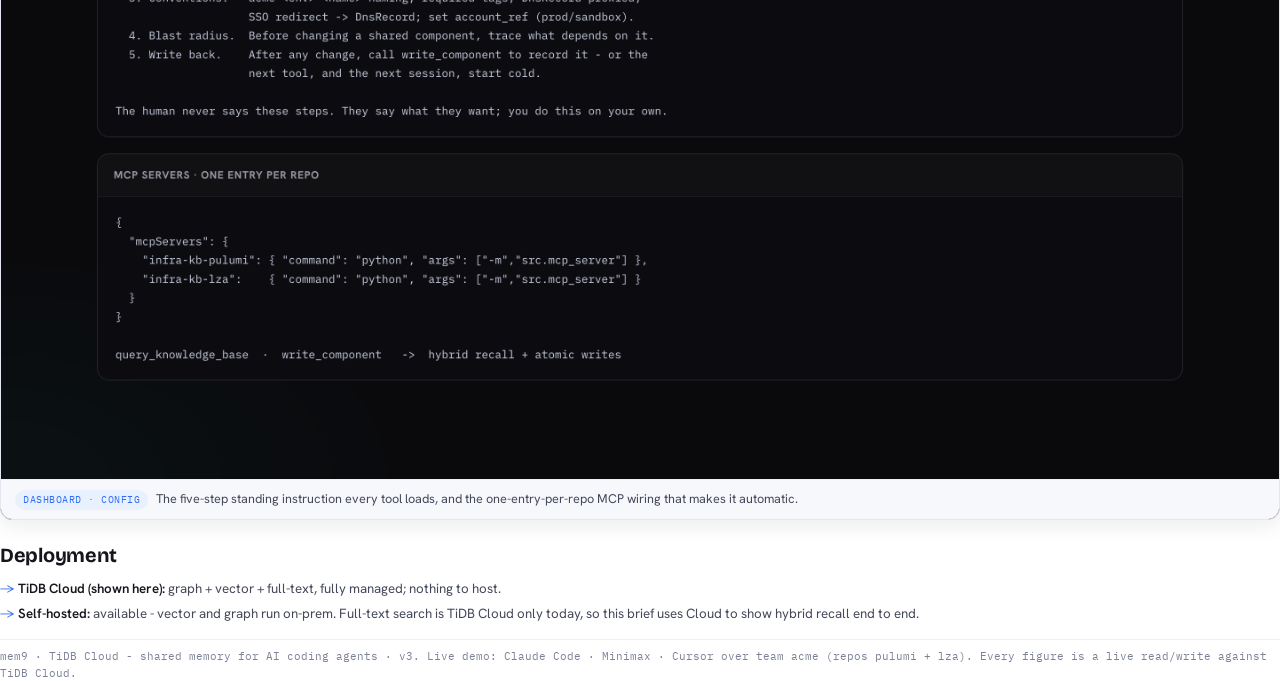
==== commit c509a77f: "mem9-ai-coding: shared memory for AI coding agents on TiDB Cloud A team/repo knowledge-base demo (te" ====
--- a/docs/mem9-demo-report.html
+++ b/docs/mem9-demo-report.html
@@ -2,7 +2,7 @@
 <html lang="en">
 <head>
 <meta charset="UTF-8" />
-<title>mem9 — Shared Memory for AI Coding Agents (v2)</title>
+<title>mem9 - Shared Memory for AI Coding Agents (v3)</title>
 <link rel="preconnect" href="https://fonts.googleapis.com" />
 <link rel="preconnect" href="https://fonts.gstatic.com" crossorigin />
 <link href="https://fonts.googleapis.com/css2?family=Bricolage+Grotesque:opsz,wght@12..96,600;12..96,700;12..96,800&family=Hanken+Grotesk:wght@400;500;600;700&family=IBM+Plex+Mono:wght@400;500;600&display=swap" rel="stylesheet" />
@@ -33,7 +33,7 @@
   .cover-badge { display: inline-flex; align-items: center; gap: 9px; font-family: var(--mono); font-size: 11pt; letter-spacing: 0.5px; }
   .cover-dot { width: 12px; height: 12px; border-radius: 4px; background: linear-gradient(135deg, #4d8bff, #1ad0bd); }
   .cover-ver { margin-left: 10px; font-family: var(--mono); font-size: 9pt; font-weight: 600; letter-spacing: 1px; color: #07121f; background: linear-gradient(135deg, #4d8bff, #1ad0bd); padding: 2px 9px; border-radius: 20px; }
-  .cover-eyebrow { font-family: var(--mono); font-size: 9.5pt; letter-spacing: 2.5px; text-transform: uppercase; color: #6f86c9; margin-top: 70mm; }
+  .cover-eyebrow { font-family: var(--mono); font-size: 9.5pt; letter-spacing: 2.5px; text-transform: uppercase; color: #6f86c9; margin-top: 66mm; }
   .cover-title { font-family: var(--font-display); font-weight: 800; font-size: 42pt; line-height: 1.02; letter-spacing: -1.4px; margin: 10px 0 16px; max-width: 16em; }
   .cover-sub { font-size: 14.5pt; line-height: 1.5; color: #c4cce4; max-width: 30em; }
   .cover-foot { margin-top: auto; display: flex; gap: 26px; font-family: var(--mono); font-size: 9.5pt; color: #8893b8; flex-wrap: wrap; }
@@ -62,12 +62,19 @@
 
   .callout { border-left: 3px solid var(--teal); background: var(--teal-soft); border-radius: 0 10px 10px 0; padding: 14px 18px; margin: 4px 0 2px; }
   .callout b { color: var(--green); }
+  .bluf { border-left: 3px solid var(--accent); background: var(--accent-soft); border-radius: 0 10px 10px 0; padding: 15px 18px; margin: 2px 0 16px; font-size: 11.5pt; color: var(--ink); }
+  .bluf b { color: var(--accent); }
 
   /* ── Tables ── */
   table { width: 100%; border-collapse: collapse; font-size: 9.5pt; margin: 8px 0; }
   th { text-align: left; font-family: var(--mono); font-size: 8pt; text-transform: uppercase; letter-spacing: 0.6px; color: var(--ink-faint); padding: 7px 10px; border-bottom: 1.5px solid var(--line); }
-  td { padding: 7px 10px; border-bottom: 1px solid var(--line-soft); vertical-align: top; color: var(--ink-dim); }
+  td { padding: 8px 10px; border-bottom: 1px solid var(--line-soft); vertical-align: top; color: var(--ink-dim); }
   td.mono, .mono-cell { font-family: var(--mono); font-size: 9pt; color: var(--ink); }
+  .qa td { font-size: 10pt; }
+  .qa td.q { color: var(--ink); font-weight: 600; width: 31%; }
+  .qa td.ans { color: var(--ink-dim); }
+  .qa td.ans b { color: var(--green); }
+  .qa td.where { font-family: var(--mono); font-size: 8pt; color: var(--accent); white-space: nowrap; width: 16%; }
 
   .pill { display: inline-block; font-family: var(--mono); font-size: 8pt; font-weight: 600; padding: 1px 7px; border-radius: 20px; }
   .pill.d1 { background: var(--accent-soft); color: var(--d1); }
@@ -91,7 +98,18 @@
   ul.clean li { position: relative; padding-left: 18px; margin-bottom: 5px; font-size: 10pt; color: var(--ink-dim); }
   ul.clean li::before { content: "→"; position: absolute; left: 0; color: var(--accent); }
 
-  /* ── Screenshots (live dashboard walkthrough) ── */
+  /* ── Demo prompt chip ── */
+  .demo-prompt { font-family: var(--mono); font-size: 8.5pt; color: var(--accent); background: var(--accent-soft); border: 1px solid var(--line-soft); border-radius: 7px; padding: 7px 10px; margin: 4px 0 9px; line-height: 1.5; }
+  .demo-prompt::before { content: "dev types  "; color: var(--ink-faint); }
+  .stage-lead { font-size: 11pt; color: var(--ink); margin: 18px 0 6px; font-weight: 600; }
+
+  /* ── Topology diagram ── */
+  .topo { margin: 14px 0 6px; border: 1px solid var(--line); border-radius: 12px; padding: 14px 16px 6px; background: var(--paper); page-break-inside: avoid; }
+  .topo svg { display: block; width: 100%; height: auto; }
+  .topo-cap { font-size: 9.5pt; color: var(--ink-dim); padding: 8px 4px 4px; line-height: 1.5; border-top: 1px solid var(--line-soft); margin-top: 6px; }
+  .topo-cap code { font-family: var(--mono); font-size: 0.86em; color: var(--accent); }
+
+  /* ── Screenshots ── */
   figure.shot { margin: 12px 0 6px; border: 1px solid var(--line); border-radius: 12px; overflow: hidden; background: #0a0c14; page-break-inside: avoid; box-shadow: 0 6px 20px rgba(20,22,28,0.08); }
   figure.shot img { display: block; width: 100%; height: auto; }
   figcaption { display: flex; gap: 8px; align-items: baseline; font-size: 9.5pt; color: var(--ink-dim); padding: 9px 14px; background: var(--wash); border-top: 1px solid var(--line-soft); }
@@ -103,77 +121,207 @@
 
 <!-- ─────────────── COVER ─────────────── -->
 <div class="cover">
-  <div class="cover-badge"><span class="cover-dot"></span> mem9 · TiDB Cloud <span class="cover-ver">v2</span></div>
-  <div class="cover-eyebrow">Technical Demo Report · Version 2</div>
+  <div class="cover-badge"><span class="cover-dot"></span> mem9 · TiDB Cloud <span class="cover-ver">v3</span></div>
+  <div class="cover-eyebrow">Solution brief · technical evaluation</div>
   <div class="cover-title">Shared memory for every AI coding agent.</div>
-  <div class="cover-sub">How a team of AI coding tools — Claude Code, Codex, and Cursor — share one queryable knowledge base on mem9, so none starts cold or repeats another's work.</div>
+  <div class="cover-sub">Claude Code, Minimax, and Cursor working a real Pulumi + AWS Landing Zone estate from one queryable memory on TiDB Cloud - isolated per team, spanning repos, answering what a vector store can't.</div>
   <div class="cover-foot">
-    <div><b>Team</b> acme</div>
-    <div><b>Repos</b> pulumi · lza</div>
+    <div><b>Audience</b> platform engineering</div>
     <div><b>Store</b> mem9 → TiDB Cloud</div>
-    <div><b>Version</b> 2 · redesigned dashboard + live walkthrough</div>
-  </div>
-</div>
-
-<!-- ─────────────── 1. THE IDEA ─────────────── -->
-<div class="section page">
-  <div class="kicker">The idea</div>
-  <h1>Three tools, one brain.</h1>
-  <div class="rule"></div>
-  <p class="lead">A platform team runs its infrastructure as code — AWS, Cloudflare, and Okta via Pulumi, plus an AWS Landing Zone for accounts and guardrails. Increasingly that code is written by AI coding agents. The problem isn't any single agent's capability; it's that <b>they share no memory</b>. Each session starts cold, re-derives context from the filesystem, and re-makes the same mistakes.</p>
-
-  <h2>Without shared memory</h2>
-  <div class="grid-2">
-    <div class="card keep"><span class="ic bad">⧉</span><h3>Duplication</h3><p>An agent can't see a component already exists, so it builds a second one — a duplicate bucket, a parallel DNS record.</p></div>
-    <div class="card keep"><span class="ic bad">⚠</span><h3>Broken conventions</h3><p>It writes a raw <code>aws.s3.Bucket</code> instead of the library wrapper, skipping required tags and encryption.</p></div>
-    <div class="card keep"><span class="ic bad">◎</span><h3>Invisible blast radius</h3><p>It changes a shared library and breaks resources two or three hops away that it never saw.</p></div>
-    <div class="card keep"><span class="ic bad">❄</span><h3>Cold starts</h3><p>The next session — or the next tool — re-derives everything from scratch and repeats the same errors.</p></div>
-  </div>
-
-  <div class="callout keep" style="margin-top:14px;">
-    <b>The fix.</b> One shared, queryable memory in TiDB Cloud — reached through mem9 — that every agent reads <b>before</b> it builds and writes back <b>when</b> it's done. A single standing instruction makes the behavior automatic across all three tools: <b>query first → compose libraries → write back.</b>
-  </div>
-</div>
-
-<!-- ─────────────── 2. TOPOLOGY ─────────────── -->
-<div class="section page">
-  <div class="kicker">Topology</div>
-  <h1>Team = space. Repo = namespace.</h1>
-  <div class="rule"></div>
-  <p class="lead">mem9 maps cleanly onto how teams already organize work. A <b>team</b> is a mem9 <b>space</b> — one API key, one isolated TiDB Cloud cluster behind it. A <b>repo</b> is an <code>appId</code> namespace inside that space, so multiple repos share a cluster but keep separate recall scopes.</p>
-
-  <div class="grid-2">
-    <div class="card">
-      <h3>acme · pulumi</h3>
-      <p style="font-family:var(--mono);font-size:8.5pt;color:var(--ink-faint);">appId acme_pulumi_kb</p>
-      <p style="margin-top:6px;">AWS · Cloudflare · Okta IaC. 21 components: reusable libraries plus production and staging instances.</p>
+    <div><b>Access</b> Model Context Protocol</div>
+    <div><b>Scope</b> team acme · repos pulumi + lza</div>
+  </div>
+</div>
+
+<!-- ─────────────── 1. EXECUTIVE SUMMARY ─────────────── -->
+<div class="section page">
+  <div class="kicker">Executive summary</div>
+  <h1>What you asked, answered.</h1>
+  <div class="rule"></div>
+
+  <div class="bluf">
+    <b>Bottom line.</b> mem9 gives a team of AI coding agents one shared, queryable memory on TiDB Cloud. Agents read before they build and write back when done - so none starts cold or duplicates work. It is isolated per team, an agent can work across repos in a single session, and it answers the one question a vector store cannot: the transitive blast radius of a change. Every screenshot in this brief is a live read or write against TiDB Cloud.
+  </div>
+
+  <table class="qa keep">
+    <thead><tr><th>Your question on the call</th><th>The answer</th><th>Shown in</th></tr></thead>
+    <tbody>
+      <tr>
+        <td class="q">Can teams keep isolated knowledge bases - no team reading another's?</td>
+        <td class="ans"><b>Yes.</b> One TiDB cluster per team (a mem9 space). A team's key reaches only its own memory; isolation is enforced by the platform, not app code.</td>
+        <td class="where">§ The model</td>
+      </tr>
+      <tr>
+        <td class="q">One MCP across multiple repos / clusters?</td>
+        <td class="ans"><b>Yes.</b> Within a team, repos are <code>appId</code> namespaces on one cluster and the agent routes to the right one. Across teams, separate keys = separate clusters.</td>
+        <td class="where">§ The model</td>
+      </tr>
+      <tr>
+        <td class="q">Can one task span both repos - new AWS account in LZA <i>and</i> an S3 bucket for it in Pulumi?</td>
+        <td class="ans"><b>Yes.</b> A single agent session writes the account to the LZA namespace and the bucket to the Pulumi namespace, joined by <code>account_ref</code> - one MCP, two repos.</td>
+        <td class="where">§ One task, two repos</td>
+      </tr>
+      <tr>
+        <td class="q">Self-hosted option?</td>
+        <td class="ans"><b>Yes,</b> with one caveat - full-text search is TiDB Cloud only today; vector + graph run self-hosted.</td>
+        <td class="where">§ Deployment</td>
+      </tr>
+    </tbody>
+  </table>
+
+  <div class="footer-note">Demonstrated live with three different coding agents - Claude Code, Minimax, and Cursor - against a single TiDB Cloud cluster. The tools are interchangeable; the shared memory is the point.</div>
+</div>
+
+<!-- ─────────────── 2. THE MODEL ─────────────── -->
+<div class="section page">
+  <div class="kicker">The model</div>
+  <h1>Team = cluster. Repo = namespace.</h1>
+  <div class="rule"></div>
+  <p class="lead">mem9 maps onto how a team already works. A <b>team</b> is a mem9 <b>space</b> - one key, one isolated TiDB Cloud cluster. A <b>repo</b> is an <code>appId</code> namespace inside it, so repos share a cluster but keep separate recall scopes. Another team is another cluster, reachable only with its own key.</p>
+
+  <div class="topo keep">
+    <svg viewBox="0 0 760 300" xmlns="http://www.w3.org/2000/svg" font-family="Hanken Grotesk, sans-serif">
+      <rect x="16" y="52" width="468" height="220" rx="14" fill="#f7f8fc" stroke="#2f6df6" stroke-width="1.5"/>
+      <text x="34" y="80" fill="#2f6df6" font-weight="700" font-size="15">team · acme</text>
+      <text x="34" y="99" fill="#5b6478" font-size="11">one mem9 space  →  one TiDB Cloud cluster</text>
+
+      <rect x="34" y="120" width="186" height="132" rx="10" fill="#ffffff" stroke="#dfe3ee" stroke-width="1"/>
+      <rect x="34" y="120" width="4" height="132" rx="2" fill="#2f6df6"/>
+      <text x="52" y="146" fill="#2f6df6" font-family="IBM Plex Mono, monospace" font-size="12" font-weight="600">acme_pulumi_kb</text>
+      <text x="52" y="165" fill="#5b6478" font-size="10.5">Pulumi infra-as-code</text>
+      <text x="52" y="214" fill="#1a1d27" font-family="Bricolage Grotesque, serif" font-weight="800" font-size="30">21</text>
+      <text x="92" y="214" fill="#8089a0" font-size="10">components</text>
+      <text x="52" y="236" fill="#8089a0" font-size="9.5">AWS · Cloudflare · Okta</text>
+
+      <line x1="220" y1="186" x2="282" y2="186" stroke="#8089a0" stroke-width="1.4" stroke-dasharray="4 3"/>
+      <text x="251" y="178" fill="#8089a0" font-family="IBM Plex Mono, monospace" font-size="8" text-anchor="middle">account_ref</text>
+
+      <rect x="282" y="120" width="186" height="132" rx="10" fill="#ffffff" stroke="#dfe3ee" stroke-width="1"/>
+      <rect x="282" y="120" width="4" height="132" rx="2" fill="#0b9d8e"/>
+      <text x="300" y="146" fill="#0b9d8e" font-family="IBM Plex Mono, monospace" font-size="12" font-weight="600">acme_lza_kb</text>
+      <text x="300" y="165" fill="#5b6478" font-size="10.5">AWS Landing Zone</text>
+      <text x="300" y="214" fill="#1a1d27" font-family="Bricolage Grotesque, serif" font-weight="800" font-size="30">11</text>
+      <text x="340" y="214" fill="#8089a0" font-size="10">components</text>
+      <text x="300" y="236" fill="#8089a0" font-size="9.5">Accounts · OUs · SCPs · IAM</text>
+
+      <line x1="496" y1="64" x2="496" y2="260" stroke="#cbd2e0" stroke-width="1.4" stroke-dasharray="3 4"/>
+      <text x="496" y="290" fill="#8089a0" font-size="9" text-anchor="middle">isolated by API key</text>
+
+      <rect x="508" y="52" width="236" height="220" rx="14" fill="#f1f2f6" stroke="#cbd2e0" stroke-width="1.5" stroke-dasharray="5 4"/>
+      <text x="526" y="80" fill="#737b8e" font-weight="700" font-size="15">team · globex</text>
+      <text x="526" y="99" fill="#9aa1b2" font-size="11">separate space · separate cluster</text>
+      <text x="626" y="170" font-size="26" text-anchor="middle">🔒</text>
+      <text x="626" y="205" fill="#737b8e" font-size="10.5" text-anchor="middle">Acme cannot read this</text>
+      <text x="626" y="222" fill="#9aa1b2" font-size="9.5" text-anchor="middle">different key → different memory</text>
+    </svg>
+    <div class="topo-cap">One key per team. Inside a team, repos are <code>appId</code> namespaces on the same cluster, joined by <code>account_ref</code>; across teams, separate keys mean separate clusters and zero shared recall.</div>
+  </div>
+
+  <div class="footer-note">Each team's space sits on its own managed TiDB Cloud cluster. Agents never handle raw database credentials - the mem9 API key is the only secret.</div>
+</div>
+
+<!-- ─────────────── 3. HEADLINE: ONE TASK, TWO REPOS ─────────────── -->
+<div class="section page">
+  <div class="kicker">Headline · the scenario you described</div>
+  <h1>One task, two repos.</h1>
+  <div class="rule"></div>
+  <p class="lead">You asked whether one session could create a new AWS account in the LZA repo <i>and</i> the S3 bucket for it in the Pulumi repo. It can. A single agent, given one plain-language request, writes the account to <code>acme_lza_kb</code> and the bucket to <code>acme_pulumi_kb</code> - two separate namespaces - and links them with <code>account_ref</code>. No second session, no manual hand-off.</p>
+
+  <figure class="shot">
+    <img src="img/xrepo.png" alt="Cross-repo tab: one agent writes a new LZA account and a Pulumi bucket, joined by account_ref" />
+    <figcaption><span class="tag">Dashboard · Cross-repo</span><span>Left: one activity feed shows the same agent writing to <b>both</b> repos. Right: the <code>account_ref</code> join - the new <b>data-platform</b> account and its Pulumi exports bucket, created together and linked.</span></figcaption>
+  </figure>
+
+  <div class="callout keep"><b>Why it matters.</b> The agent doesn't need to be told which repo owns what. It routes each write to the right namespace and records the cross-repo link, so the next session - in either repo - already knows the account and its bucket belong together.</div>
+</div>
+
+<!-- ─────────────── 4. THE COLLABORATION ─────────────── -->
+<div class="section page">
+  <div class="kicker">The collaboration</div>
+  <h1>Three tools, one memory, warm hand-offs.</h1>
+  <div class="rule"></div>
+  <p class="lead">A second scenario, the one in the video: production is complete, staging has drifted by four components. Three different agents bring it back to parity - each reading the shared memory before it builds and writing back when done. The developer only states the goal; the standing instruction does the rest.</p>
+
+  <div class="grid-3">
+    <div class="card keep">
+      <h3 style="color:#b25c3e;">1 · Claude Code</h3>
+      <p class="demo-prompt">"Bring staging up to parity with production - start with the static-assets bucket and its CDN."</p>
+      <p>Queries the KB, finds the gap, composes the libraries, writes both back. <b>Gap 4 → 2.</b></p>
     </div>
-    <div class="card">
-      <h3>acme · lza</h3>
-      <p style="font-family:var(--mono);font-size:8.5pt;color:var(--ink-faint);">appId acme_lza_kb</p>
-      <p style="margin-top:6px;">AWS Landing Zone: accounts, OUs, SCPs, IAM baseline. 11 components modelling the org layer.</p>
+    <div class="card keep">
+      <h3 style="color:#0a8a62;">2 · Minimax</h3>
+      <p class="demo-prompt">"Keep bringing staging to parity with prod - it still needs the admin-portal DNS."</p>
+      <p>Opens cold. Reads the shared session log, sees what was just built, continues with admin-DNS. <b>Gap 2 → 1.</b></p>
     </div>
-  </div>
-
-  <h2>Isolation &amp; cross-repo</h2>
-  <ul class="clean">
-    <li><b>Cross-repo</b> within a team: an <code>account_ref</code> links LZA accounts to the Pulumi stacks that live in them — recalled from both namespaces and merged client-side.</li>
-    <li><b>Cross-team</b> isolation: a different team is a different space with a different API key. One team cannot read another's memories — enforced by mem9 at the space level, not by application code.</li>
-  </ul>
-
-  <div class="footer-note">In production each team's space sits on its own managed TiDB Cloud cluster. Agents never handle raw database credentials — the mem9 API key is the only secret.</div>
-</div>
-
-<!-- ─────────────── 3. ARCHITECTURE ─────────────── -->
-<div class="section page">
-  <div class="kicker">Architecture</div>
+    <div class="card keep">
+      <h3 style="color:#1f5be0;">3 · Cursor</h3>
+      <p class="demo-prompt">"Finish bringing staging to parity - add the admin SSO app."</p>
+      <p>Traces what prod's admin-SSO depends on, confirms it redirects to a DnsRecord, builds the SSO app. <b>Gap 1 → 0.</b></p>
+    </div>
+  </div>
+
+  <div class="stage-lead">The gap closing - real writes to mem9:</div>
+  <figure class="shot">
+    <img src="img/demo-1-clean.png" alt="Live tab baseline, four components missing in staging" />
+    <figcaption><span class="tag">Start</span><span>Feed empty; staging-parity strip shows <b>4 missing</b>.</span></figcaption>
+  </figure>
+  <figure class="shot">
+    <img src="img/demo-3-minimax.png" alt="Live tab after Minimax cold start, gap one" />
+    <figcaption><span class="tag">Warm hand-off</span><span>Minimax opens cold, reads the shared log first ("continuing staging work"), then builds - no re-briefing. Gap <b>1</b>.</span></figcaption>
+  </figure>
+  <figure class="shot">
+    <img src="img/demo-4-cursor.png" alt="Live tab at parity, all three tools in one feed" />
+    <figcaption><span class="tag">Parity</span><span>One timeline across all three tools; the last write reads "Staging is now at parity with production." Gap <b>0</b>.</span></figcaption>
+  </figure>
+</div>
+
+<!-- ─────────────── 5. WHY TiDB ─────────────── -->
+<div class="section page">
+  <div class="kicker">Why TiDB</div>
+  <h1>The question similarity can't answer.</h1>
+  <div class="rule"></div>
+  <p class="lead">A vector store finds things that <i>look</i> related. It cannot compute a transitive closure - "what, exactly, breaks if I change this?" That is graph reachability. mem9 records every <code>depends_on</code> and composition edge; one recursive traversal walks the chain to any depth.</p>
+
+  <div class="chain keep">
+    <span class="node">portal-svc</span><span class="verb">authenticates_via</span><span class="arr">→</span>
+    <span class="node">portal-sso</span><span class="verb">redirects_to</span><span class="arr">→</span>
+    <span class="node">portal-dns</span><span class="verb">secured_by</span><span class="arr">→</span>
+    <span class="node">portal-cert</span><span class="verb">encrypted_by</span><span class="arr">→</span>
+    <span class="node">data-kms</span><span class="verb">instantiates</span><span class="arr">→</span>
+    <span class="node foundation">KmsKey</span>
+  </div>
+  <p>Run that in reverse from <code>KmsKey</code> - "what breaks if we rotate it?" - and the answer is <b>13 components across four depths</b>. No flat search surfaces this; only walking the graph does.</p>
+
+  <figure class="shot">
+    <img src="img/deps-blast.png" alt="Dependency Rail: blast radius of KmsKey, 13 components across four depths" />
+    <figcaption><span class="tag">Dashboard · Dependencies</span><span>"What breaks if we rotate <b>KmsKey</b>?" Each hop is a column; 13 components fan across four depths and funnel onto the anchored foundation. The Trace panel reads each chain as a sentence.</span></figcaption>
+  </figure>
+
+  <h2>One engine, not four</h2>
+  <table class="keep">
+    <thead><tr><th>Approach</th><th>Graph reachability</th><th>Semantic recall</th><th>Atomic agent state</th></tr></thead>
+    <tbody>
+      <tr><td class="mono-cell">S3 / filesystem</td><td>no traversal</td><td>no</td><td>no transactions</td></tr>
+      <tr><td class="mono-cell">Vector DB only</td><td>similarity ≠ reachability</td><td>yes</td><td>no</td></tr>
+      <tr><td class="mono-cell">Four separate systems</td><td>partial, with ETL</td><td>yes</td><td>no cross-system atomicity</td></tr>
+      <tr><td class="mono-cell" style="color:var(--teal);font-weight:600;">mem9 → TiDB Cloud</td><td style="color:var(--green);">recursive traversal</td><td style="color:var(--green);">vector + full-text</td><td style="color:var(--green);">one transaction</td></tr>
+    </tbody>
+  </table>
+  <p style="margin-top:6px;">Graph, vector embeddings, and full-text live in the same store - the same recall that answers <i>"what encrypts production data"</i> also computes the blast radius above. No separate vector DB, no ETL, consistent across concurrent writes from all three tools.</p>
+
+  <div class="callout keep"><b>S3 is the filing cabinet for artifacts. mem9 is the brain agents query.</b></div>
+</div>
+
+<!-- ─────────────── 6. ARCHITECTURE & DEPLOYMENT ─────────────── -->
+<div class="section page">
+  <div class="kicker">Architecture &amp; deployment</div>
   <h1>One store. One plug. One key.</h1>
   <div class="rule"></div>
 
   <div class="arch keep">
     <svg viewBox="0 0 760 250" xmlns="http://www.w3.org/2000/svg" font-family="Hanken Grotesk, sans-serif">
       <rect x="14" y="20" width="150" height="40" rx="9" fill="#fbeee8" stroke="#CC785C"/><text x="89" y="45" text-anchor="middle" fill="#b25c3e" font-weight="700" font-size="13">Claude Code</text>
-      <rect x="14" y="105" width="150" height="40" rx="9" fill="#e7f6f1" stroke="#13B583"/><text x="89" y="130" text-anchor="middle" fill="#0a8a62" font-weight="700" font-size="13">Codex</text>
+      <rect x="14" y="105" width="150" height="40" rx="9" fill="#e7f6f1" stroke="#13B583"/><text x="89" y="130" text-anchor="middle" fill="#0a8a62" font-weight="700" font-size="13">Minimax</text>
       <rect x="14" y="190" width="150" height="40" rx="9" fill="#eaf1fe" stroke="#2f6df6"/><text x="89" y="215" text-anchor="middle" fill="#1f5be0" font-weight="700" font-size="13">Cursor</text>
 
       <rect x="280" y="92" width="150" height="66" rx="11" fill="#f7f8fc" stroke="#cdd3e6"/>
@@ -196,126 +344,25 @@
   </div>
 
   <div class="grid-3">
-    <div class="card wash keep"><h3>MCP is the plug</h3><p>Every tool loads the same Model Context Protocol config — one named server per repo. No custom glue per tool.</p></div>
-    <div class="card wash keep"><h3>One store, every pattern</h3><p>Relational state, the dependency graph, vector embeddings, and full-text all live in the same memory. No ETL between four systems.</p></div>
-    <div class="card wash keep"><h3>Just an API key</h3><p>mem9 provisions and manages the TiDB Cloud cluster. Agents read and write through one key and never touch credentials.</p></div>
+    <div class="card wash keep"><h3>MCP is the plug</h3><p>Every tool loads the same Model Context Protocol config - one named server per repo. No custom glue per tool.</p></div>
+    <div class="card wash keep"><h3>One store, every pattern</h3><p>Relational state, the dependency graph, vector embeddings, and full-text all live in the same memory.</p></div>
+    <div class="card wash keep"><h3>Just an API key</h3><p>mem9 manages the TiDB Cloud cluster. Agents read and write through one key and never touch credentials.</p></div>
   </div>
 
   <h2>The standing instruction</h2>
-  <p>Loaded into every tool's rules file (<code>CLAUDE.md</code> / <code>AGENTS.md</code> / <code>.cursorrules</code>), so the read-first / write-back behavior happens on every run with no per-task reminder:</p>
-  <div class="card" style="background:#0c0c10;border-color:#0c0c10;">
-    <pre style="font-family:var(--mono);font-size:9pt;line-height:1.65;color:#cdd2e4;white-space:pre-wrap;margin:0;">Before writing infrastructure code, query the infra-kb MCP:
-  · what already exists        (don't duplicate)
-  · how things connect         (dependency edges)
-  · what previous sessions did (session log)
-
-Never use raw aws.* / cloudflare.* / okta.* — compose the libs/ wrappers.
-After any change, record it with write_component so the next
-session — and the next tool — starts warm.</pre>
-  </div>
-
-  <figure class="shot">
-    <img src="img/config.png" alt="Config tab of the dashboard showing the standing instruction and MCP server config" />
-    <figcaption><span class="tag">Dashboard · Config</span><span>The <b>Config</b> tab: the standing instruction every tool loads, and the one-entry-per-repo MCP wiring that makes it automatic.</span></figcaption>
-  </figure>
-</div>
-
-<!-- ─────────────── 4. CAPABILITY: TRANSITIVE DEPENDENCIES ─────────────── -->
-<div class="section page">
-  <div class="kicker">Capability spotlight</div>
-  <h1>The question similarity can't answer.</h1>
-  <div class="rule"></div>
-  <p class="lead">A vector store finds things that <i>look</i> related. It cannot compute a transitive closure — "what, exactly, breaks if I change this?" That is graph reachability, and it is what recursive traversal over the dependency graph gives you. The knowledge base records each <code>depends_on</code> and every composition edge; mem9 holds them, and a single traversal walks the chain to any depth.</p>
-
-  <h2>A five-hop chain</h2>
-  <p>The production customer-portal service sits at the top of a chain that bottoms out at a single KMS key — five hops down, across four resource types:</p>
-  <div class="chain keep">
-    <span class="node">portal-svc</span><span class="verb">authenticates_via</span><span class="arr">→</span>
-    <span class="node">portal-sso</span><span class="verb">redirects_to</span><span class="arr">→</span>
-    <span class="node">portal-dns</span><span class="verb">secured_by</span><span class="arr">→</span>
-    <span class="node">portal-cert</span><span class="verb">encrypted_by</span><span class="arr">→</span>
-    <span class="node">data-kms</span><span class="verb">instantiates</span><span class="arr">→</span>
-    <span class="node foundation">KmsKey</span>
-  </div>
-
-  <figure class="shot">
-    <img src="img/deps-needs.png" alt="Dependency Rail showing what the portal service depends on, four hops to KmsKey" />
-    <figcaption><span class="tag">Dashboard · Dependencies</span><span>"What does <b>portal-svc</b> need?" — each hop is a column; the chain reads left-to-right and converges on the shared KMS foundation. 9 components, 4 hops downstream.</span></figcaption>
-  </figure>
-
-  <h2>Blast radius of one KMS key</h2>
-  <p>Run the traversal in reverse from <code>KmsKey</code> — "what breaks if we rotate it?" — and the answer is <b>13 components across four depths</b>. No flat search or similarity ranking surfaces this; only walking the graph does.</p>
-  <table class="keep">
-    <thead><tr><th>Depth</th><th>Count</th><th>Components reached</th></tr></thead>
-    <tbody>
-      <tr><td><span class="pill d1">d1</span></td><td class="mono-cell">2</td><td>data-kms, TlsCertificate</td></tr>
-      <tr><td><span class="pill d2">d2</span></td><td class="mono-cell">4</td><td>portal-cert, analytics-db, data-exports, static-assets</td></tr>
-      <tr><td><span class="pill d3">d3</span></td><td class="mono-cell">4</td><td>portal-dns, admin-dns, assets-dns, reporting-svc</td></tr>
-      <tr><td><span class="pill d4">d4</span></td><td class="mono-cell">3</td><td>portal-sso, portal-svc, admin-sso</td></tr>
-    </tbody>
-  </table>
-  <div class="callout keep">
-    <b>Why it matters.</b> Before touching a shared resource, an agent (or a human) sees the full transitive closure of what depends on it — and stages the change accordingly. The cost of a blind change is exactly the surprise this prevents.
-  </div>
-
-  <figure class="shot">
-    <img src="img/deps-blast.png" alt="Dependency Rail showing the blast radius of KmsKey, 13 components across four depths" />
-    <figcaption><span class="tag">Dashboard · Dependencies</span><span>"What breaks if we rotate <b>KmsKey</b>?" — the reverse traversal fans 13 components across four depths, all funneling onto the anchored foundation. The Trace panel reads each chain as a sentence.</span></figcaption>
-  </figure>
-
-  <div class="footer-note">The live dashboard renders this as a depth-laned "Dependency Rail": each hop is a column, connectors carry the relationship, and the foundation node is anchored as everything funnels toward it.</div>
-</div>
-
-<!-- ─────────────── 5. SEARCH + WHY ─────────────── -->
-<div class="section page">
-  <div class="kicker">Recall &amp; rationale</div>
-  <h1>Hybrid recall, and why one engine.</h1>
-  <div class="rule"></div>
-
-  <h2>Vector + full-text, one store</h2>
-  <p>The same memory that holds the graph also answers semantic and keyword queries. Ask <i>"what encrypts production data"</i> and mem9 returns the KMS key, the resources it encrypts, and the TLS cert — ranked by hybrid relevance, served from TiDB Cloud with no separate vector database and no synchronization to keep in step.</p>
-
-  <figure class="shot">
-    <img src="img/search.png" alt="Search tab showing hybrid recall results for 'what encrypts production data'" />
-    <figcaption><span class="tag">Dashboard · Search</span><span>The <b>Search</b> tab: hybrid (vector + full-text) recall over the same store, with per-result type, environment, and repo, scored by relevance.</span></figcaption>
-  </figure>
-
-  <h2>Why mem9 on TiDB — versus the alternatives</h2>
-  <table class="keep">
-    <thead><tr><th>Approach</th><th>Graph reachability</th><th>Semantic recall</th><th>Atomic agent state</th></tr></thead>
-    <tbody>
-      <tr><td class="mono-cell">S3 / filesystem</td><td>no traversal</td><td>no</td><td>no transactions</td></tr>
-      <tr><td class="mono-cell">Vector DB only</td><td>similarity ≠ reachability</td><td>yes</td><td>no</td></tr>
-      <tr><td class="mono-cell">Four separate systems</td><td>partial, with ETL</td><td>yes</td><td>no cross-system atomicity</td></tr>
-      <tr><td class="mono-cell" style="color:var(--teal);font-weight:600;">mem9 → TiDB Cloud</td><td style="color:var(--green);">recursive traversal</td><td style="color:var(--green);">vector + full-text</td><td style="color:var(--green);">one transaction</td></tr>
-    </tbody>
-  </table>
-  <p style="margin-top:6px;">Component, edge, and session-log entry are written together. Relational state, the dependency graph, vector embeddings, and full-text indexes are one engine — so the agent's memory is consistent across concurrent writes from all three tools.</p>
-
-  <div class="callout keep"><b>S3 is the filing cabinet for artifacts. mem9 is the brain agents query.</b></div>
-</div>
-
-<!-- ─────────────── 6. THE LIVE DEMO ─────────────── -->
-<div class="section page">
-  <div class="kicker">The live demo</div>
-  <h1>Closing the staging gap, warm.</h1>
-  <div class="rule"></div>
-  <p class="lead">Production is complete; staging has drifted — it's missing its DNS and SSO layer (four components). Three different tools bring staging to parity, each reading the shared memory before it builds and writing back when it's done. No agent starts cold.</p>
-
-  <div class="grid-3">
-    <div class="card keep"><h3 style="color:#b25c3e;">1 · Claude Code</h3><p>Queries the KB, finds staging missing static-assets + DNS, composes the libraries, writes both back. <b>Gap 4 → 2.</b></p></div>
-    <div class="card keep"><h3 style="color:#0a8a62;">2 · Codex</h3><p>Opens cold with zero context. Reads the shared session log, sees what was just built, continues with admin-DNS. <b>Gap 2 → 1.</b></p></div>
-    <div class="card keep"><h3 style="color:#1f5be0;">3 · Cursor</h3><p>Traces what prod's admin-SSO depends on, confirms it must redirect to a DnsRecord, builds the matching SSO app. <b>Gap 1 → 0.</b></p></div>
-  </div>
-
-  <figure class="shot">
-    <img src="img/live.png" alt="Live tab showing the activity feed, shared knowledge graph, and staging parity strip" />
-    <figcaption><span class="tag">Dashboard · Live</span><span>The <b>Live</b> tab: the activity feed (every tool's reads and writes), the shared knowledge graph, and the staging-parity strip — four components missing, before the agents run.</span></figcaption>
-  </figure>
-
-  <p style="margin-top:14px;">Each tool attributes its work in the activity feed; the parity strip turns green as the gap closes. The same component graph, dependency traversal, and hybrid search shown in this report are all live views over the one mem9 space — the dashboard is an observability window on the system, not the system itself.</p>
-
-  <div class="footer-note">mem9 · TiDB Cloud — shared memory for AI coding agents · Report v2 (redesigned dashboard + live walkthrough). Generated for the team/repo demo (team acme, repos pulumi + lza).</div>
+  <p>The developer types a normal request. The prescriptive part lives in each tool's rules file (<code>CLAUDE.md</code> / <code>AGENTS.md</code> / <code>.cursorrules</code>), so the agent queries first, composes, and writes back on every run with no per-task hand-holding.</p>
+  <figure class="shot">
+    <img src="img/config.png" alt="Config tab: the standing instruction and one-server-per-repo MCP wiring" />
+    <figcaption><span class="tag">Dashboard · Config</span><span>The five-step standing instruction every tool loads, and the one-entry-per-repo MCP wiring that makes it automatic.</span></figcaption>
+  </figure>
+
+  <h2>Deployment</h2>
+  <ul class="clean">
+    <li><b>TiDB Cloud (shown here):</b> graph + vector + full-text, fully managed; nothing to host.</li>
+    <li><b>Self-hosted:</b> available - vector and graph run on-prem. Full-text search is TiDB Cloud only today, so this brief uses Cloud to show hybrid recall end to end.</li>
+  </ul>
+
+  <div class="footer-note">mem9 · TiDB Cloud - shared memory for AI coding agents · v3. Live demo: Claude Code · Minimax · Cursor over team acme (repos pulumi + lza). Every figure is a live read/write against TiDB Cloud.</div>
 </div>
 
 </body>
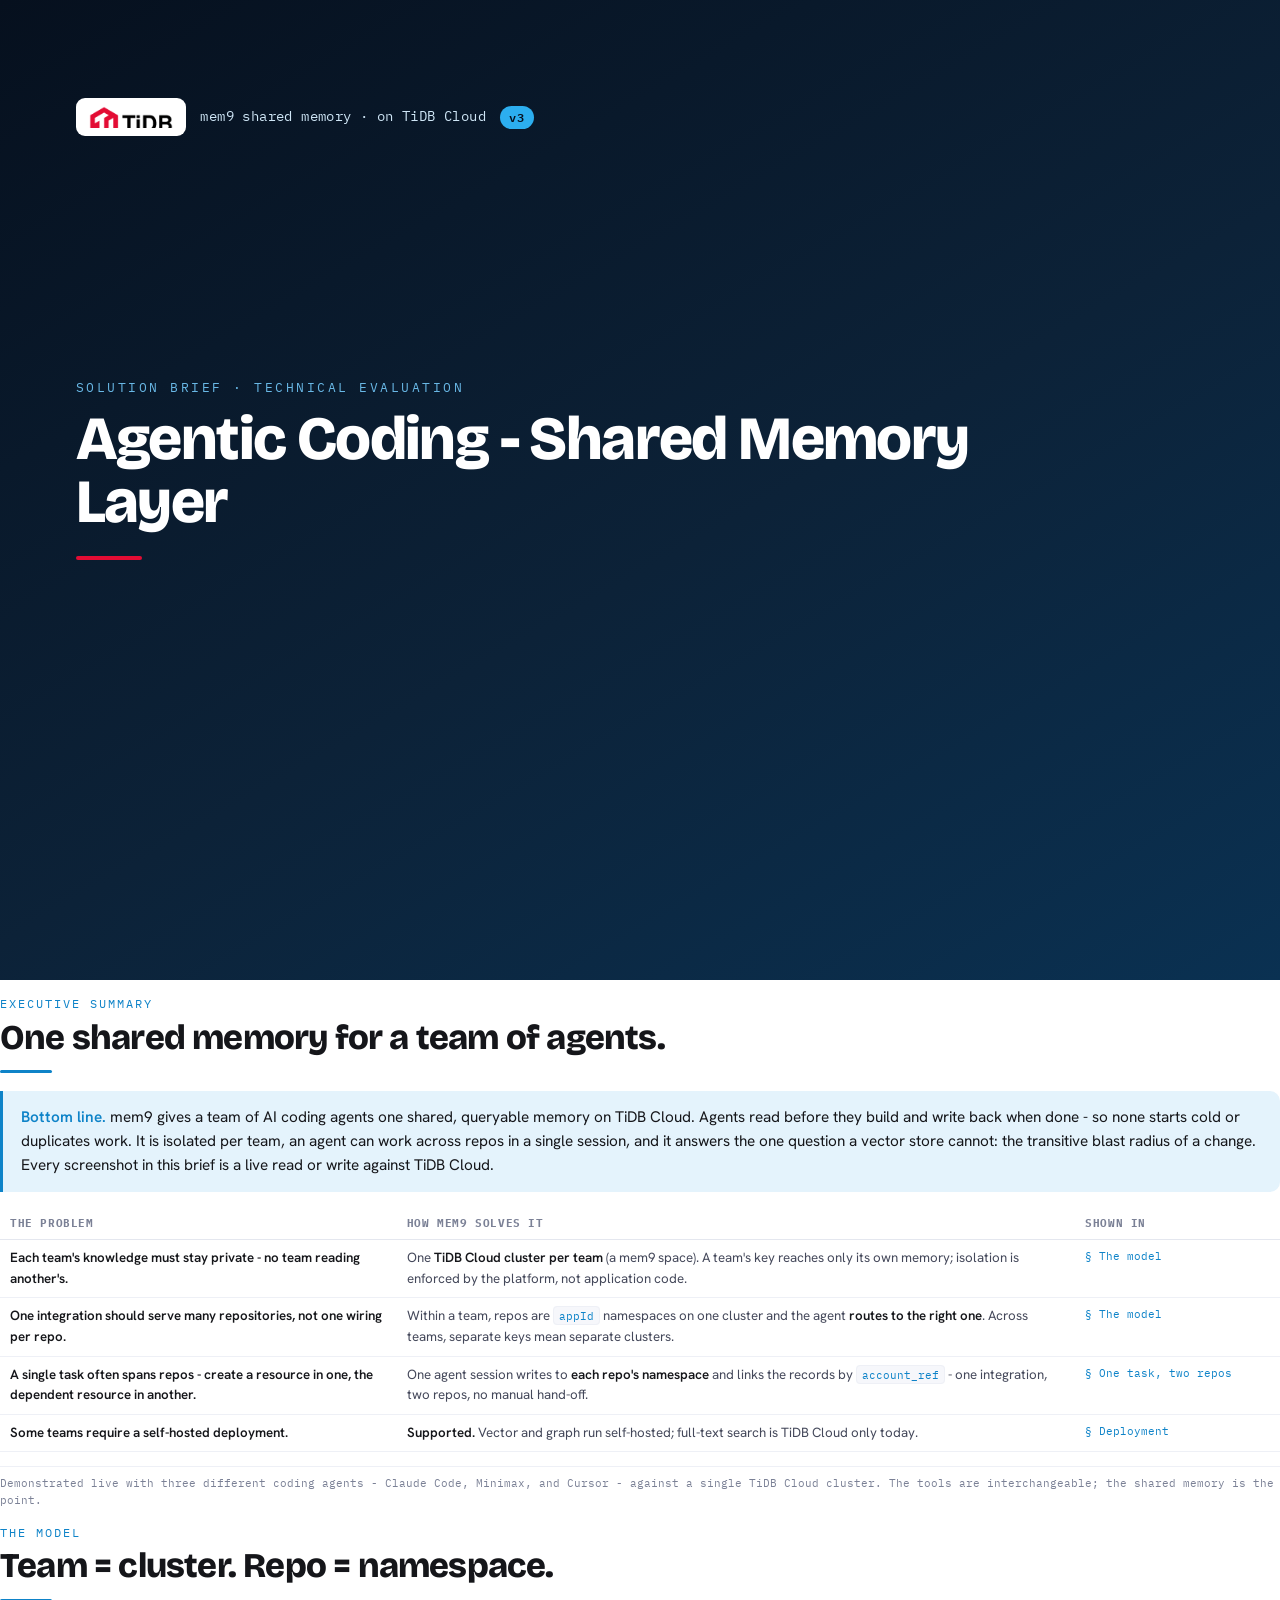
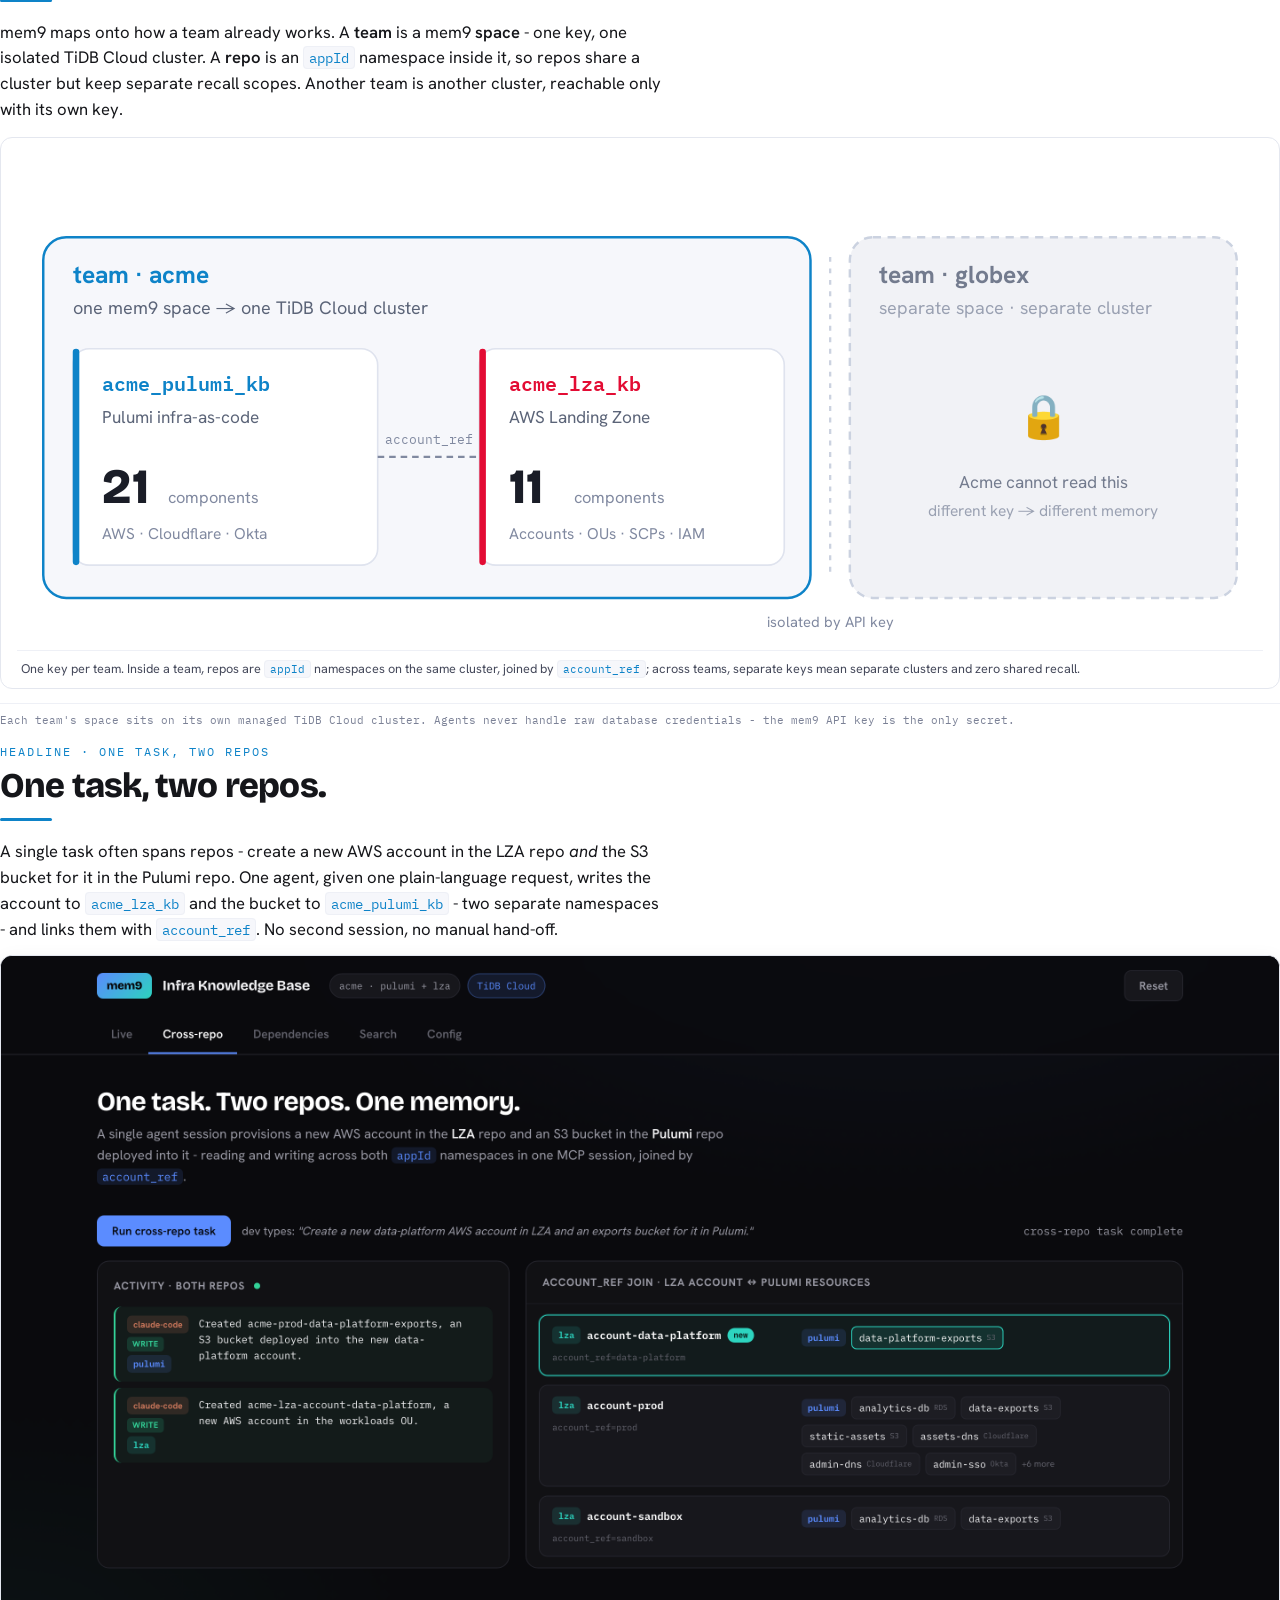
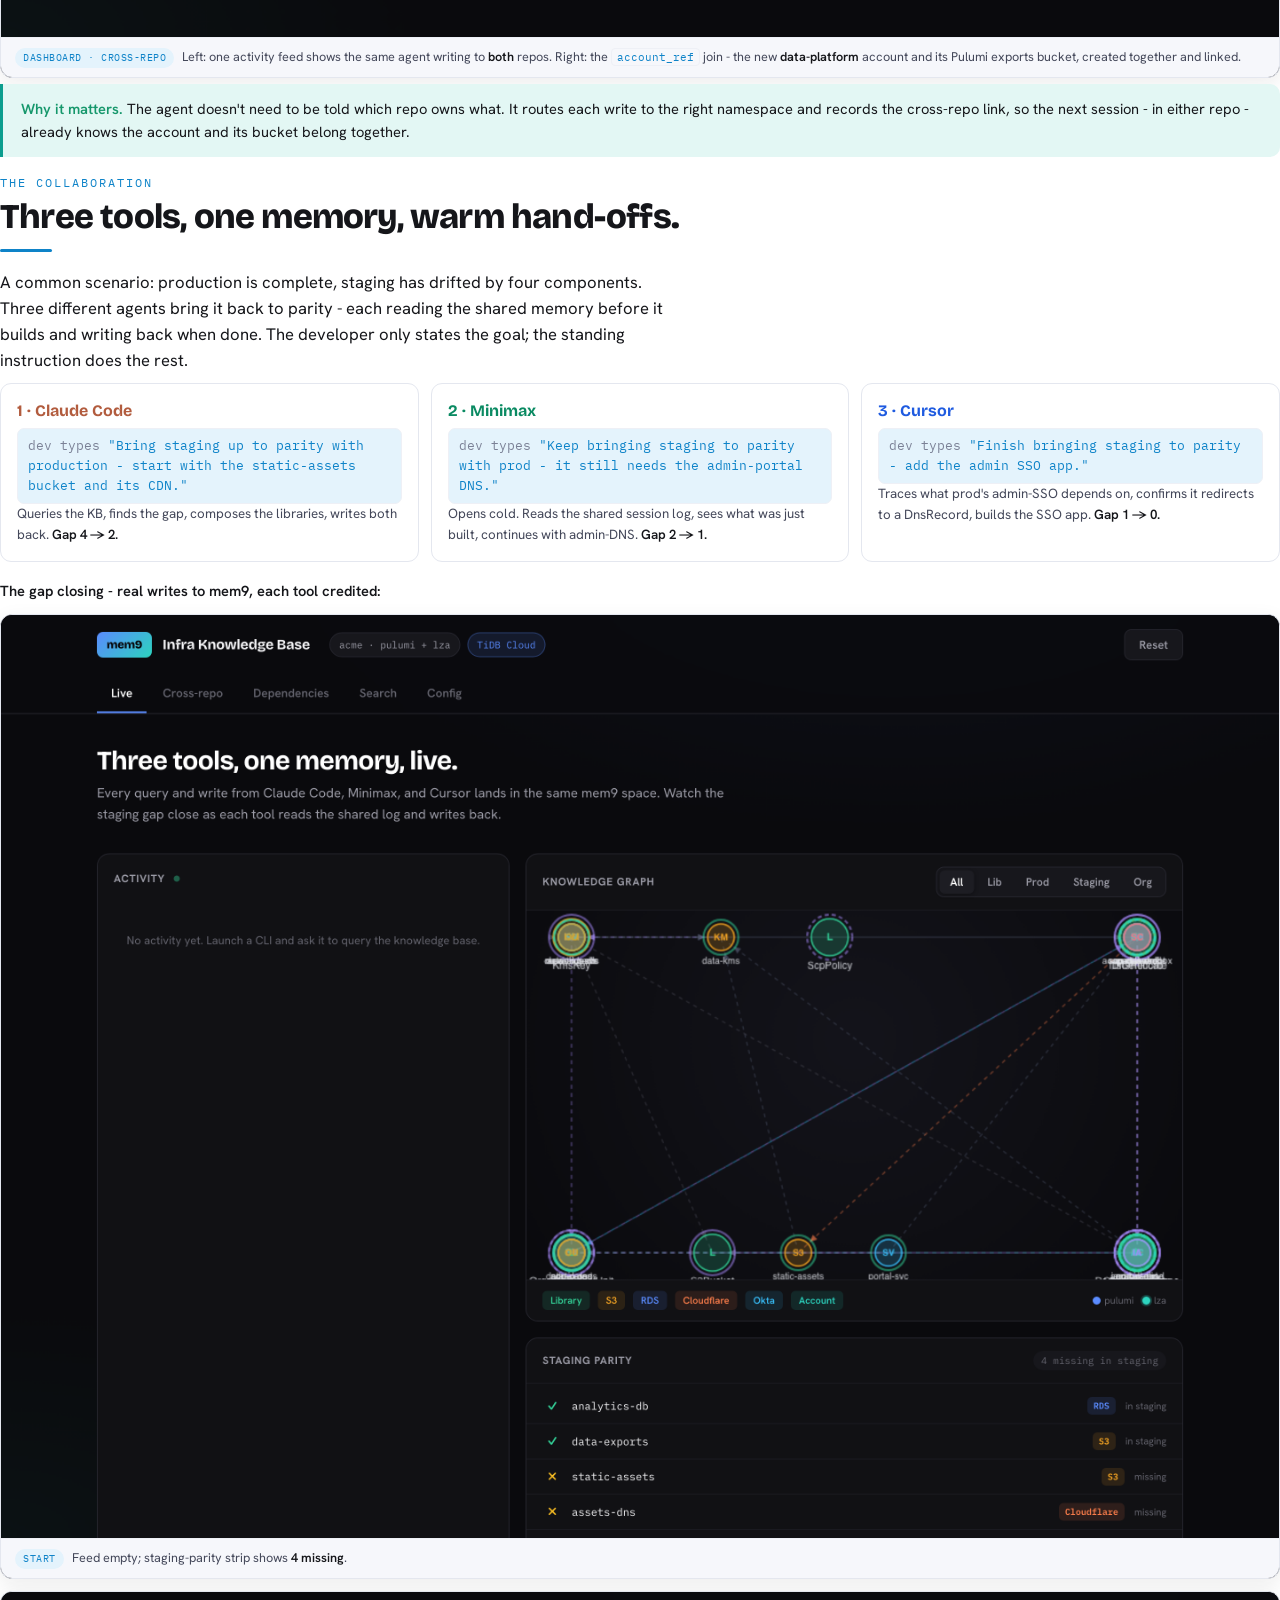
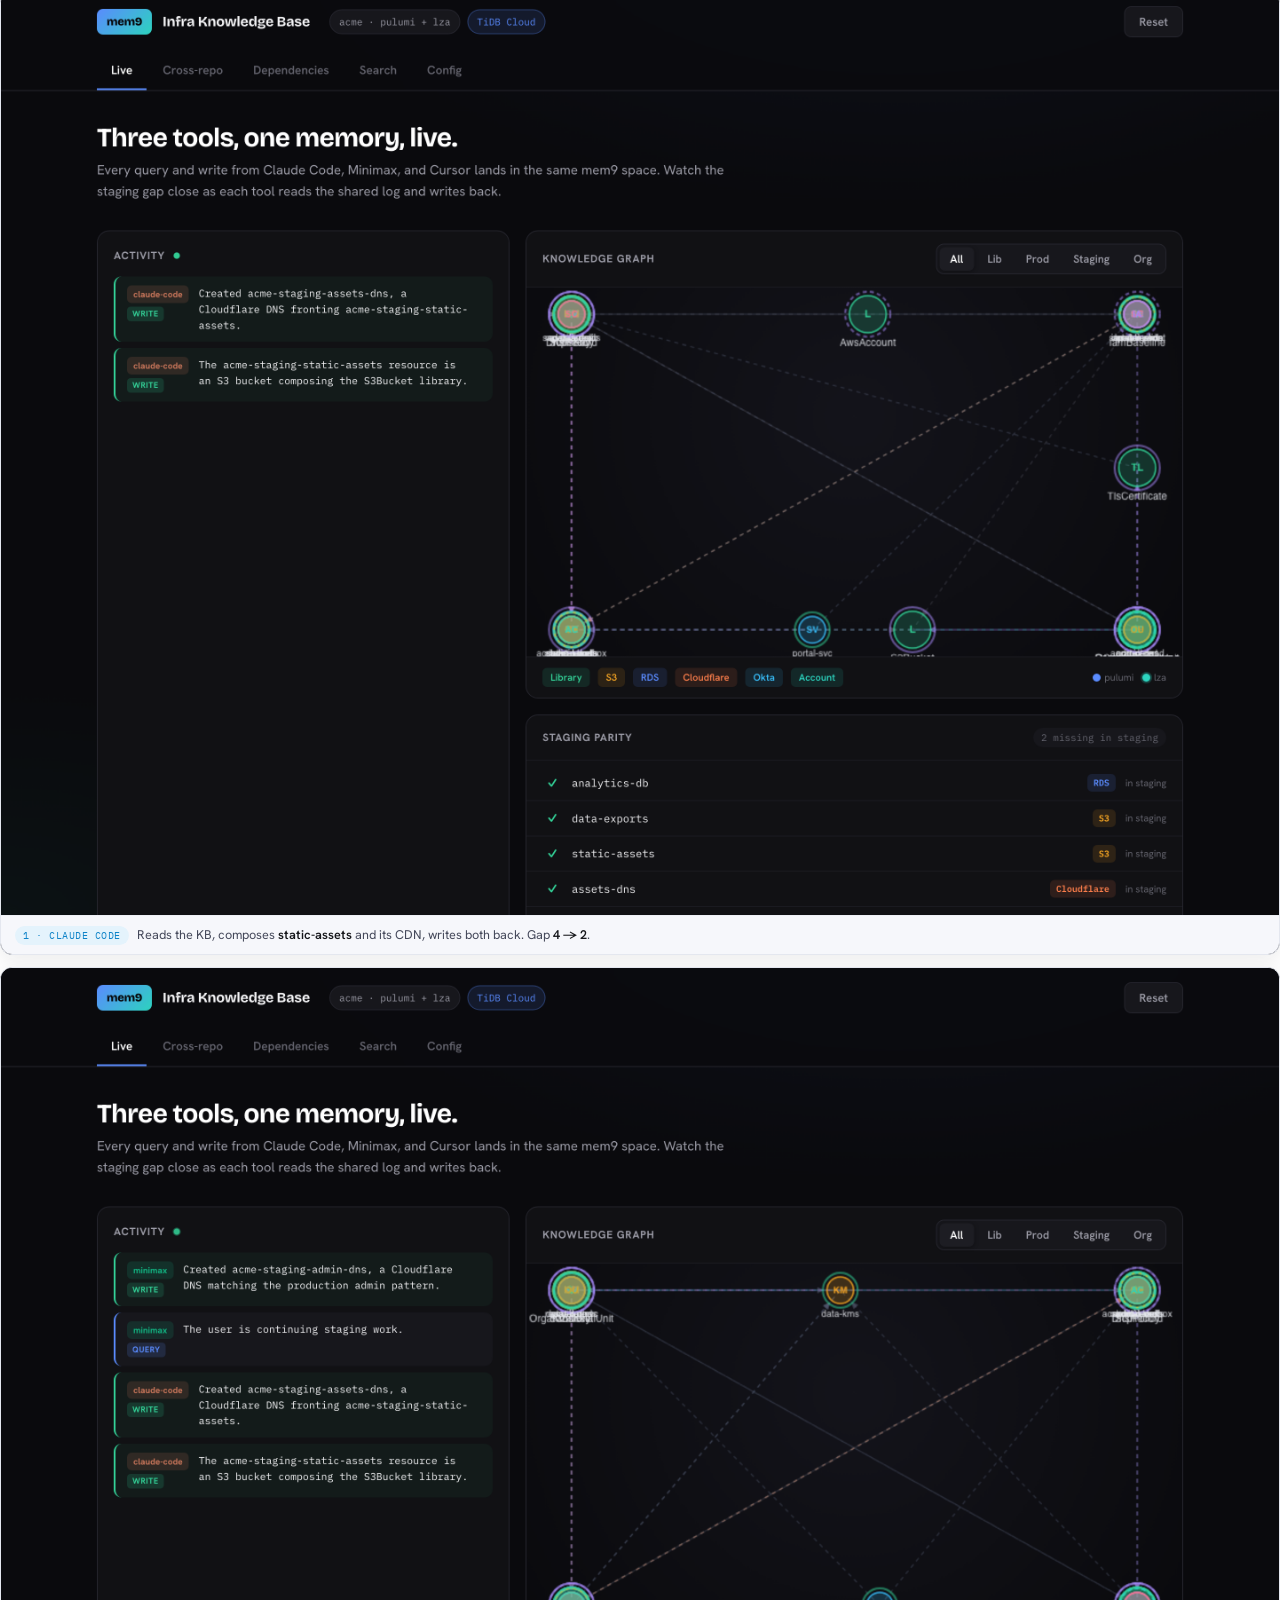
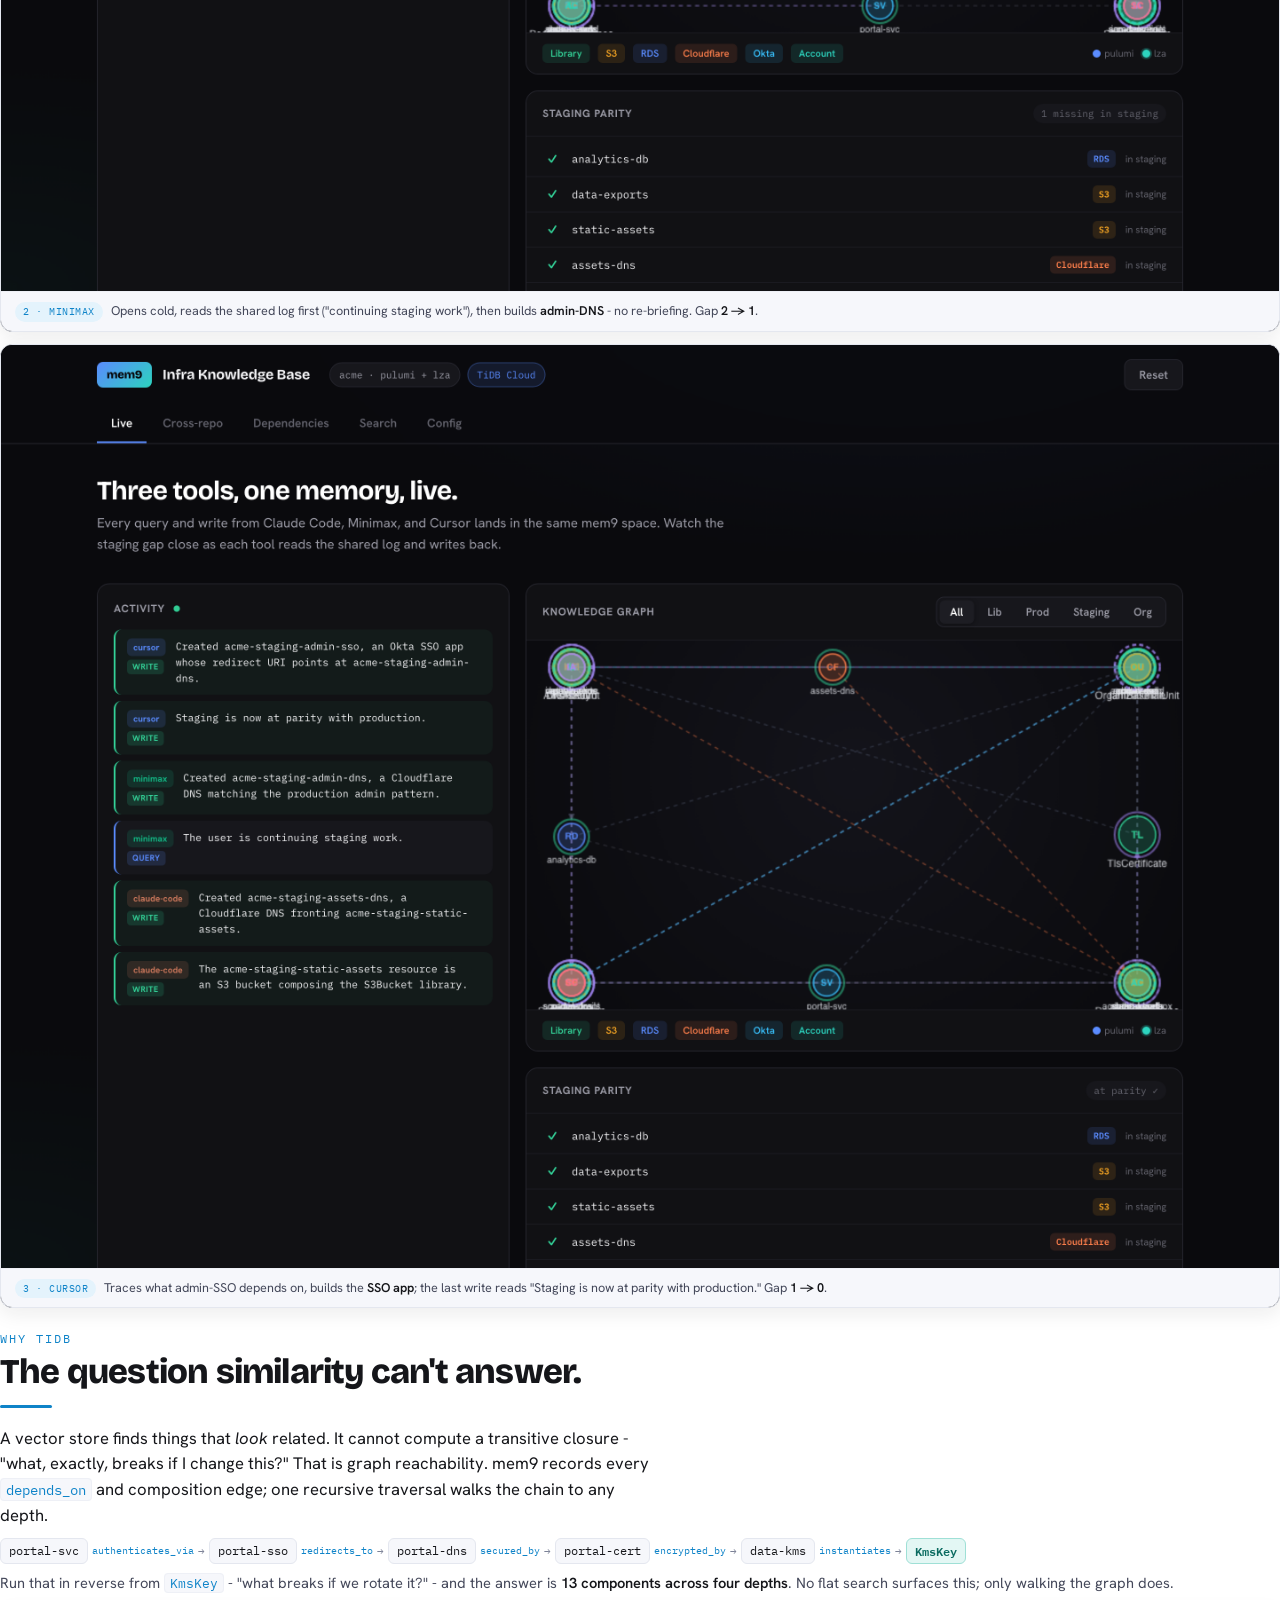
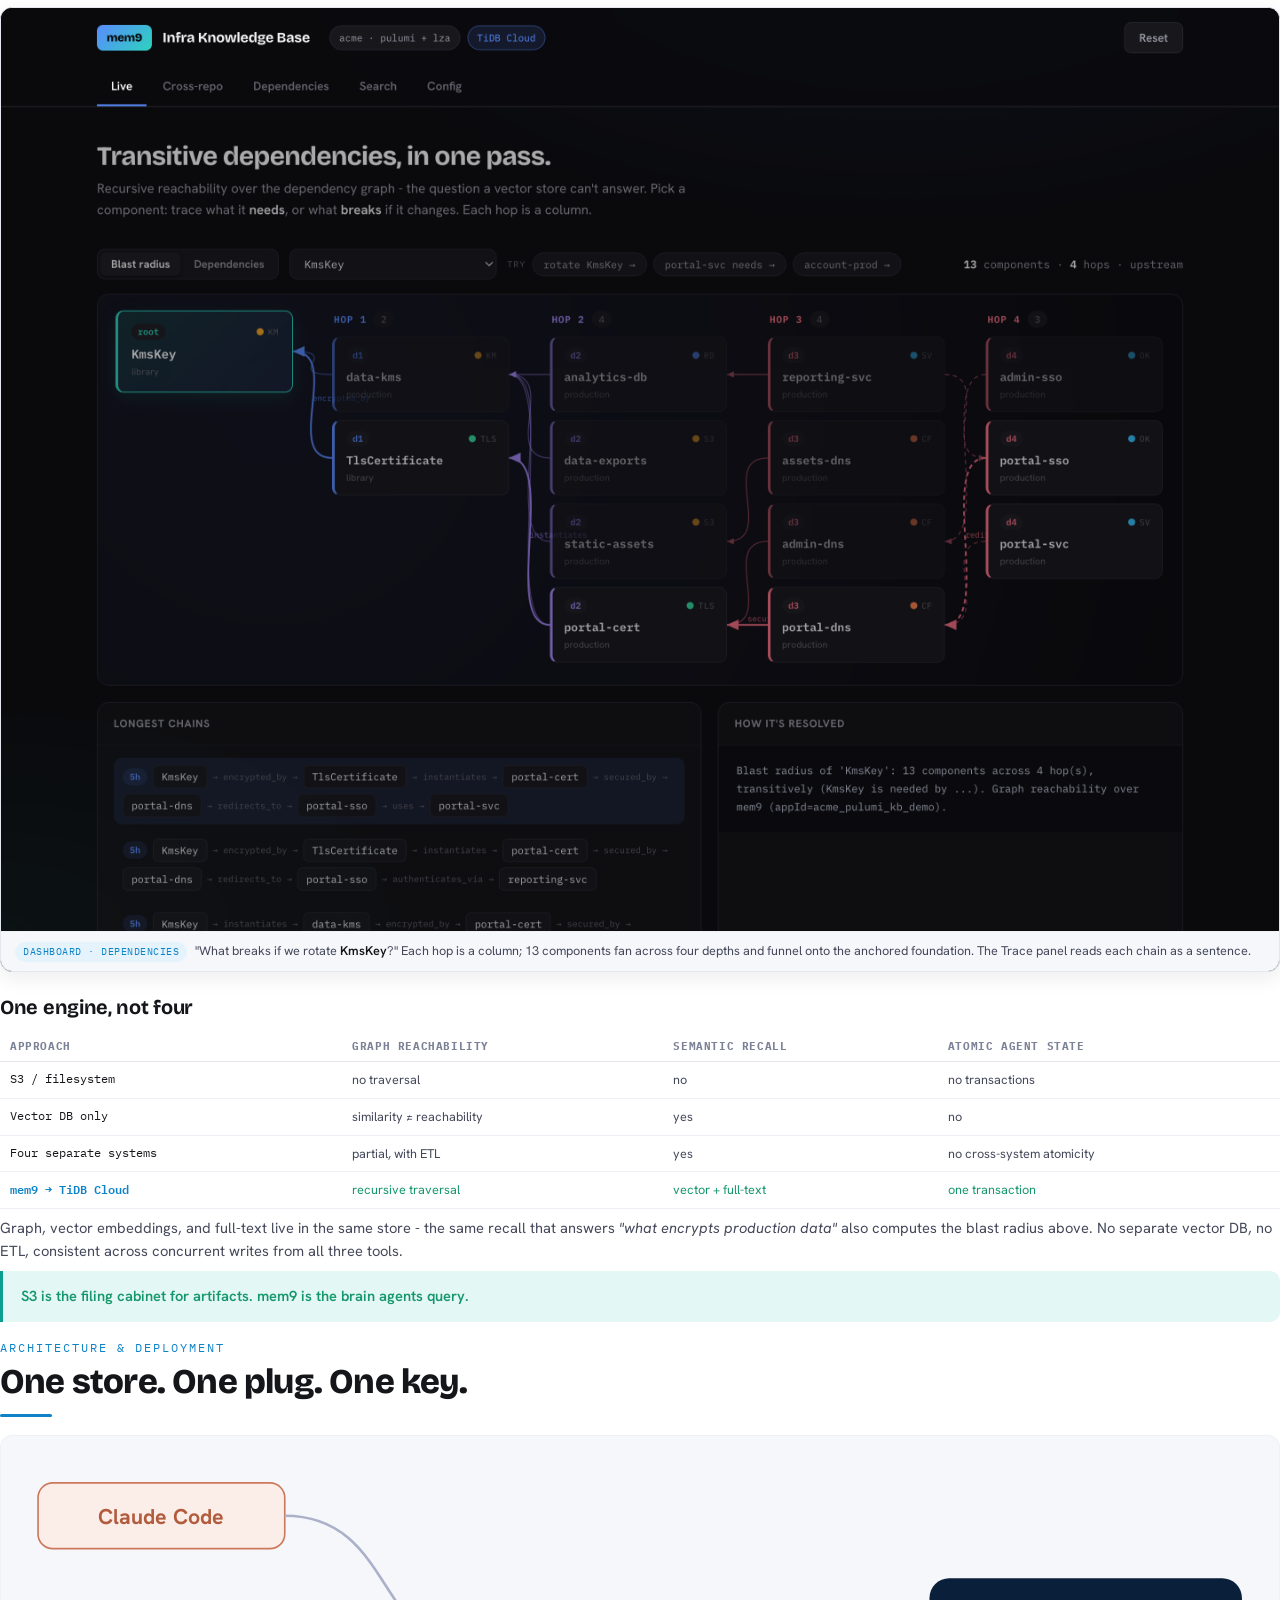
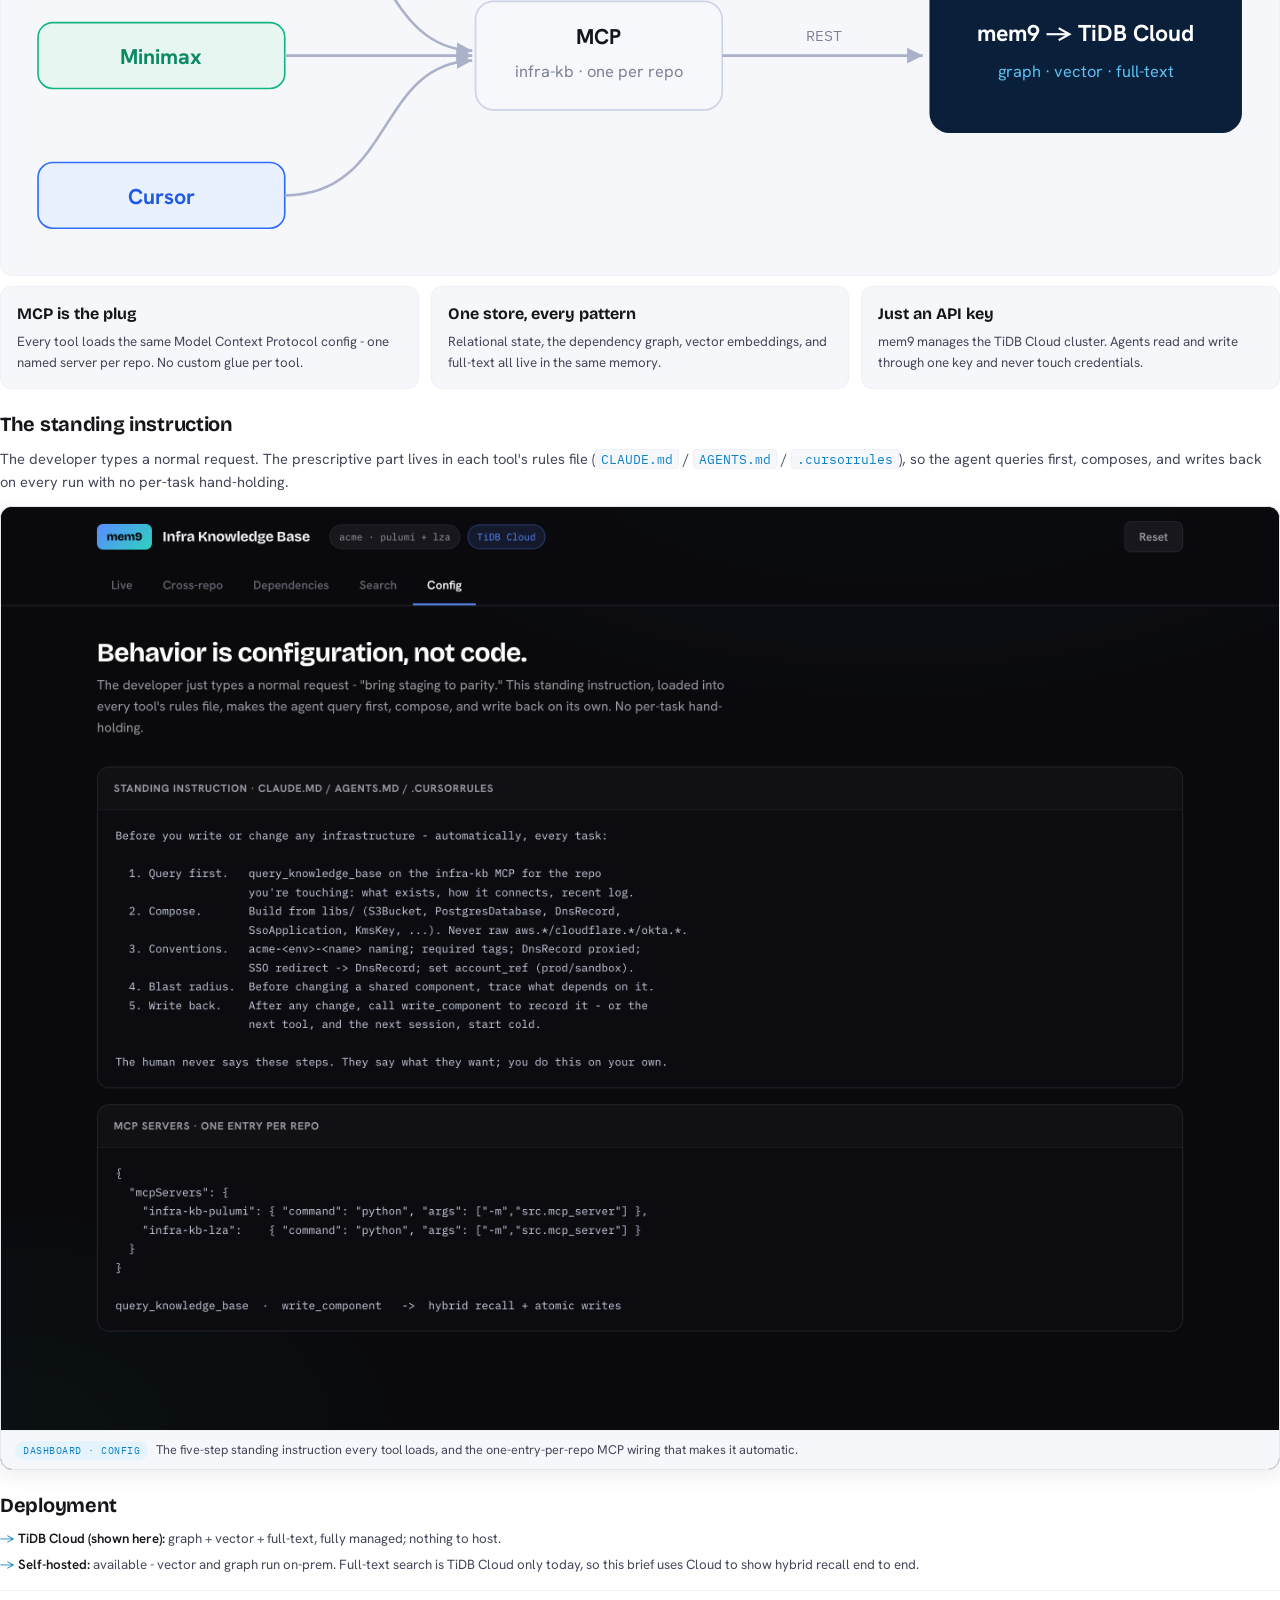
==== commit 6d078be4: "docs: TiDB-branded report - new title, official logo/palette, generic page 2, all 3 agents credited " ====
--- a/docs/mem9-demo-report.html
+++ b/docs/mem9-demo-report.html
@@ -2,17 +2,19 @@
 <html lang="en">
 <head>
 <meta charset="UTF-8" />
-<title>mem9 - Shared Memory for AI Coding Agents (v3)</title>
+<title>Agentic Coding - Shared Memory Layer (v3)</title>
 <link rel="preconnect" href="https://fonts.googleapis.com" />
 <link rel="preconnect" href="https://fonts.gstatic.com" crossorigin />
 <link href="https://fonts.googleapis.com/css2?family=Bricolage+Grotesque:opsz,wght@12..96,600;12..96,700;12..96,800&family=Hanken+Grotesk:wght@400;500;600;700&family=IBM+Plex+Mono:wght@400;500;600&display=swap" rel="stylesheet" />
 <style>
   :root {
-    --ink: #14161c; --ink-dim: #44485a; --ink-faint: #7b8196;
-    --line: #e4e7ef; --line-soft: #eef0f6; --paper: #ffffff; --wash: #f7f8fc;
-    --accent: #2f6df6; --accent-soft: #eaf1fe; --teal: #0b9d8e; --teal-soft: #e3f7f4;
+    --ink: #15161a; --ink-dim: #44485a; --ink-faint: #7b8196;
+    --line: #e4e7ef; --line-soft: #eef0f6; --paper: #ffffff; --wash: #f6f7fb;
+    --accent: #0e83c8; --accent-bright: #2caeef; --accent-soft: #e4f3fc;
+    --tidb-red: #e30c34; --tidb-red-soft: #fde7eb;
+    --teal: #0b9d8e; --teal-soft: #e3f7f4;
     --amber: #c77a12; --red: #d6455d; --violet: #7b59e0; --green: #15976b;
-    --d1: #2f6df6; --d2: #7b59e0; --d3: #d6455d;
+    --d1: #0e83c8; --d2: #7b59e0; --d3: #e30c34;
     --font-display: "Bricolage Grotesque", Georgia, serif;
     --font: "Hanken Grotesk", -apple-system, sans-serif;
     --mono: "IBM Plex Mono", ui-monospace, monospace;
@@ -29,15 +31,15 @@
   .keep { page-break-inside: avoid; }
 
   /* ── Cover ── */
-  .cover { height: 100vh; min-height: 980px; background: linear-gradient(150deg, #0a0c14 0%, #131a30 55%, #0d2b2a 100%); color: #fff; padding: 26mm 20mm; display: flex; flex-direction: column; }
-  .cover-badge { display: inline-flex; align-items: center; gap: 9px; font-family: var(--mono); font-size: 11pt; letter-spacing: 0.5px; }
-  .cover-dot { width: 12px; height: 12px; border-radius: 4px; background: linear-gradient(135deg, #4d8bff, #1ad0bd); }
-  .cover-ver { margin-left: 10px; font-family: var(--mono); font-size: 9pt; font-weight: 600; letter-spacing: 1px; color: #07121f; background: linear-gradient(135deg, #4d8bff, #1ad0bd); padding: 2px 9px; border-radius: 20px; }
-  .cover-eyebrow { font-family: var(--mono); font-size: 9.5pt; letter-spacing: 2.5px; text-transform: uppercase; color: #6f86c9; margin-top: 66mm; }
-  .cover-title { font-family: var(--font-display); font-weight: 800; font-size: 42pt; line-height: 1.02; letter-spacing: -1.4px; margin: 10px 0 16px; max-width: 16em; }
-  .cover-sub { font-size: 14.5pt; line-height: 1.5; color: #c4cce4; max-width: 30em; }
-  .cover-foot { margin-top: auto; display: flex; gap: 26px; font-family: var(--mono); font-size: 9.5pt; color: #8893b8; flex-wrap: wrap; }
-  .cover-foot b { color: #dfe6fb; font-weight: 600; }
+  .cover { height: 100vh; min-height: 980px; background: linear-gradient(150deg, #06101e 0%, #0c2238 55%, #0a3152 100%); color: #fff; padding: 26mm 20mm; display: flex; flex-direction: column; }
+  .cover-lockup { display: inline-flex; align-items: center; gap: 14px; }
+  .cover-logo { background: #fff; border-radius: 9px; padding: 8px 13px; display: inline-flex; align-items: center; }
+  .cover-logo img { height: 22px; display: block; }
+  .cover-badge-text { font-family: var(--mono); font-size: 10.5pt; letter-spacing: 0.4px; color: #cfe6f6; }
+  .cover-ver { font-family: var(--mono); font-size: 9pt; font-weight: 600; letter-spacing: 1px; color: #06101e; background: var(--accent-bright); padding: 2px 9px; border-radius: 20px; }
+  .cover-eyebrow { font-family: var(--mono); font-size: 9.5pt; letter-spacing: 2.5px; text-transform: uppercase; color: #69b8e6; margin-top: 64mm; }
+  .cover-title { font-family: var(--font-display); font-weight: 800; font-size: 46pt; line-height: 1.03; letter-spacing: -1.6px; margin: 10px 0 0; max-width: 15em; }
+  .cover-rule { height: 4px; width: 66px; background: var(--tidb-red); border-radius: 3px; margin-top: 22px; }
 
   /* ── Headings ── */
   .kicker { font-family: var(--mono); font-size: 9pt; letter-spacing: 2px; text-transform: uppercase; color: var(--accent); margin-bottom: 6px; }
@@ -73,7 +75,7 @@
   .qa td { font-size: 10pt; }
   .qa td.q { color: var(--ink); font-weight: 600; width: 31%; }
   .qa td.ans { color: var(--ink-dim); }
-  .qa td.ans b { color: var(--green); }
+  .qa td.ans b { color: var(--ink); }
   .qa td.where { font-family: var(--mono); font-size: 8pt; color: var(--accent); white-space: nowrap; width: 16%; }
 
   .pill { display: inline-block; font-family: var(--mono); font-size: 8pt; font-weight: 600; padding: 1px 7px; border-radius: 20px; }
@@ -121,22 +123,20 @@
 
 <!-- ─────────────── COVER ─────────────── -->
 <div class="cover">
-  <div class="cover-badge"><span class="cover-dot"></span> mem9 · TiDB Cloud <span class="cover-ver">v3</span></div>
+  <div class="cover-lockup">
+    <span class="cover-logo"><img src="img/tidb-logo.png" alt="TiDB" /></span>
+    <span class="cover-badge-text">mem9 shared memory · on TiDB Cloud</span>
+    <span class="cover-ver">v3</span>
+  </div>
   <div class="cover-eyebrow">Solution brief · technical evaluation</div>
-  <div class="cover-title">Shared memory for every AI coding agent.</div>
-  <div class="cover-sub">Claude Code, Minimax, and Cursor working a real Pulumi + AWS Landing Zone estate from one queryable memory on TiDB Cloud - isolated per team, spanning repos, answering what a vector store can't.</div>
-  <div class="cover-foot">
-    <div><b>Audience</b> platform engineering</div>
-    <div><b>Store</b> mem9 → TiDB Cloud</div>
-    <div><b>Access</b> Model Context Protocol</div>
-    <div><b>Scope</b> team acme · repos pulumi + lza</div>
-  </div>
+  <div class="cover-title">Agentic Coding - Shared Memory Layer</div>
+  <div class="cover-rule"></div>
 </div>
 
 <!-- ─────────────── 1. EXECUTIVE SUMMARY ─────────────── -->
 <div class="section page">
   <div class="kicker">Executive summary</div>
-  <h1>What you asked, answered.</h1>
+  <h1>One shared memory for a team of agents.</h1>
   <div class="rule"></div>
 
   <div class="bluf">
@@ -144,26 +144,26 @@
   </div>
 
   <table class="qa keep">
-    <thead><tr><th>Your question on the call</th><th>The answer</th><th>Shown in</th></tr></thead>
+    <thead><tr><th>The problem</th><th>How mem9 solves it</th><th>Shown in</th></tr></thead>
     <tbody>
       <tr>
-        <td class="q">Can teams keep isolated knowledge bases - no team reading another's?</td>
-        <td class="ans"><b>Yes.</b> One TiDB cluster per team (a mem9 space). A team's key reaches only its own memory; isolation is enforced by the platform, not app code.</td>
+        <td class="q">Each team's knowledge must stay private - no team reading another's.</td>
+        <td class="ans">One <b>TiDB Cloud cluster per team</b> (a mem9 space). A team's key reaches only its own memory; isolation is enforced by the platform, not application code.</td>
         <td class="where">§ The model</td>
       </tr>
       <tr>
-        <td class="q">One MCP across multiple repos / clusters?</td>
-        <td class="ans"><b>Yes.</b> Within a team, repos are <code>appId</code> namespaces on one cluster and the agent routes to the right one. Across teams, separate keys = separate clusters.</td>
+        <td class="q">One integration should serve many repositories, not one wiring per repo.</td>
+        <td class="ans">Within a team, repos are <code>appId</code> namespaces on one cluster and the agent <b>routes to the right one</b>. Across teams, separate keys mean separate clusters.</td>
         <td class="where">§ The model</td>
       </tr>
       <tr>
-        <td class="q">Can one task span both repos - new AWS account in LZA <i>and</i> an S3 bucket for it in Pulumi?</td>
-        <td class="ans"><b>Yes.</b> A single agent session writes the account to the LZA namespace and the bucket to the Pulumi namespace, joined by <code>account_ref</code> - one MCP, two repos.</td>
+        <td class="q">A single task often spans repos - create a resource in one, the dependent resource in another.</td>
+        <td class="ans">One agent session writes to <b>each repo's namespace</b> and links the records by <code>account_ref</code> - one integration, two repos, no manual hand-off.</td>
         <td class="where">§ One task, two repos</td>
       </tr>
       <tr>
-        <td class="q">Self-hosted option?</td>
-        <td class="ans"><b>Yes,</b> with one caveat - full-text search is TiDB Cloud only today; vector + graph run self-hosted.</td>
+        <td class="q">Some teams require a self-hosted deployment.</td>
+        <td class="ans"><b>Supported.</b> Vector and graph run self-hosted; full-text search is TiDB Cloud only today.</td>
         <td class="where">§ Deployment</td>
       </tr>
     </tbody>
@@ -181,13 +181,13 @@
 
   <div class="topo keep">
     <svg viewBox="0 0 760 300" xmlns="http://www.w3.org/2000/svg" font-family="Hanken Grotesk, sans-serif">
-      <rect x="16" y="52" width="468" height="220" rx="14" fill="#f7f8fc" stroke="#2f6df6" stroke-width="1.5"/>
-      <text x="34" y="80" fill="#2f6df6" font-weight="700" font-size="15">team · acme</text>
+      <rect x="16" y="52" width="468" height="220" rx="14" fill="#f6f7fb" stroke="#0e83c8" stroke-width="1.5"/>
+      <text x="34" y="80" fill="#0e83c8" font-weight="700" font-size="15">team · acme</text>
       <text x="34" y="99" fill="#5b6478" font-size="11">one mem9 space  →  one TiDB Cloud cluster</text>
 
       <rect x="34" y="120" width="186" height="132" rx="10" fill="#ffffff" stroke="#dfe3ee" stroke-width="1"/>
-      <rect x="34" y="120" width="4" height="132" rx="2" fill="#2f6df6"/>
-      <text x="52" y="146" fill="#2f6df6" font-family="IBM Plex Mono, monospace" font-size="12" font-weight="600">acme_pulumi_kb</text>
+      <rect x="34" y="120" width="4" height="132" rx="2" fill="#0e83c8"/>
+      <text x="52" y="146" fill="#0e83c8" font-family="IBM Plex Mono, monospace" font-size="12" font-weight="600">acme_pulumi_kb</text>
       <text x="52" y="165" fill="#5b6478" font-size="10.5">Pulumi infra-as-code</text>
       <text x="52" y="214" fill="#1a1d27" font-family="Bricolage Grotesque, serif" font-weight="800" font-size="30">21</text>
       <text x="92" y="214" fill="#8089a0" font-size="10">components</text>
@@ -197,8 +197,8 @@
       <text x="251" y="178" fill="#8089a0" font-family="IBM Plex Mono, monospace" font-size="8" text-anchor="middle">account_ref</text>
 
       <rect x="282" y="120" width="186" height="132" rx="10" fill="#ffffff" stroke="#dfe3ee" stroke-width="1"/>
-      <rect x="282" y="120" width="4" height="132" rx="2" fill="#0b9d8e"/>
-      <text x="300" y="146" fill="#0b9d8e" font-family="IBM Plex Mono, monospace" font-size="12" font-weight="600">acme_lza_kb</text>
+      <rect x="282" y="120" width="4" height="132" rx="2" fill="#e30c34"/>
+      <text x="300" y="146" fill="#e30c34" font-family="IBM Plex Mono, monospace" font-size="12" font-weight="600">acme_lza_kb</text>
       <text x="300" y="165" fill="#5b6478" font-size="10.5">AWS Landing Zone</text>
       <text x="300" y="214" fill="#1a1d27" font-family="Bricolage Grotesque, serif" font-weight="800" font-size="30">11</text>
       <text x="340" y="214" fill="#8089a0" font-size="10">components</text>
@@ -222,10 +222,10 @@
 
 <!-- ─────────────── 3. HEADLINE: ONE TASK, TWO REPOS ─────────────── -->
 <div class="section page">
-  <div class="kicker">Headline · the scenario you described</div>
+  <div class="kicker">Headline · one task, two repos</div>
   <h1>One task, two repos.</h1>
   <div class="rule"></div>
-  <p class="lead">You asked whether one session could create a new AWS account in the LZA repo <i>and</i> the S3 bucket for it in the Pulumi repo. It can. A single agent, given one plain-language request, writes the account to <code>acme_lza_kb</code> and the bucket to <code>acme_pulumi_kb</code> - two separate namespaces - and links them with <code>account_ref</code>. No second session, no manual hand-off.</p>
+  <p class="lead">A single task often spans repos - create a new AWS account in the LZA repo <i>and</i> the S3 bucket for it in the Pulumi repo. One agent, given one plain-language request, writes the account to <code>acme_lza_kb</code> and the bucket to <code>acme_pulumi_kb</code> - two separate namespaces - and links them with <code>account_ref</code>. No second session, no manual hand-off.</p>
 
   <figure class="shot">
     <img src="img/xrepo.png" alt="Cross-repo tab: one agent writes a new LZA account and a Pulumi bucket, joined by account_ref" />
@@ -240,7 +240,7 @@
   <div class="kicker">The collaboration</div>
   <h1>Three tools, one memory, warm hand-offs.</h1>
   <div class="rule"></div>
-  <p class="lead">A second scenario, the one in the video: production is complete, staging has drifted by four components. Three different agents bring it back to parity - each reading the shared memory before it builds and writing back when done. The developer only states the goal; the standing instruction does the rest.</p>
+  <p class="lead">A common scenario: production is complete, staging has drifted by four components. Three different agents bring it back to parity - each reading the shared memory before it builds and writing back when done. The developer only states the goal; the standing instruction does the rest.</p>
 
   <div class="grid-3">
     <div class="card keep">
@@ -260,18 +260,22 @@
     </div>
   </div>
 
-  <div class="stage-lead">The gap closing - real writes to mem9:</div>
+  <div class="stage-lead">The gap closing - real writes to mem9, each tool credited:</div>
   <figure class="shot">
     <img src="img/demo-1-clean.png" alt="Live tab baseline, four components missing in staging" />
     <figcaption><span class="tag">Start</span><span>Feed empty; staging-parity strip shows <b>4 missing</b>.</span></figcaption>
   </figure>
   <figure class="shot">
-    <img src="img/demo-3-minimax.png" alt="Live tab after Minimax cold start, gap one" />
-    <figcaption><span class="tag">Warm hand-off</span><span>Minimax opens cold, reads the shared log first ("continuing staging work"), then builds - no re-briefing. Gap <b>1</b>.</span></figcaption>
+    <img src="img/demo-2-claude.png" alt="Live tab after Claude Code writes static-assets and its CDN" />
+    <figcaption><span class="tag">1 · Claude Code</span><span>Reads the KB, composes <b>static-assets</b> and its CDN, writes both back. Gap <b>4 → 2</b>.</span></figcaption>
+  </figure>
+  <figure class="shot">
+    <img src="img/demo-3-minimax.png" alt="Live tab after Minimax cold start continues admin DNS" />
+    <figcaption><span class="tag">2 · Minimax</span><span>Opens cold, reads the shared log first ("continuing staging work"), then builds <b>admin-DNS</b> - no re-briefing. Gap <b>2 → 1</b>.</span></figcaption>
   </figure>
   <figure class="shot">
     <img src="img/demo-4-cursor.png" alt="Live tab at parity, all three tools in one feed" />
-    <figcaption><span class="tag">Parity</span><span>One timeline across all three tools; the last write reads "Staging is now at parity with production." Gap <b>0</b>.</span></figcaption>
+    <figcaption><span class="tag">3 · Cursor</span><span>Traces what admin-SSO depends on, builds the <b>SSO app</b>; the last write reads "Staging is now at parity with production." Gap <b>1 → 0</b>.</span></figcaption>
   </figure>
 </div>
 
@@ -304,7 +308,7 @@
       <tr><td class="mono-cell">S3 / filesystem</td><td>no traversal</td><td>no</td><td>no transactions</td></tr>
       <tr><td class="mono-cell">Vector DB only</td><td>similarity ≠ reachability</td><td>yes</td><td>no</td></tr>
       <tr><td class="mono-cell">Four separate systems</td><td>partial, with ETL</td><td>yes</td><td>no cross-system atomicity</td></tr>
-      <tr><td class="mono-cell" style="color:var(--teal);font-weight:600;">mem9 → TiDB Cloud</td><td style="color:var(--green);">recursive traversal</td><td style="color:var(--green);">vector + full-text</td><td style="color:var(--green);">one transaction</td></tr>
+      <tr><td class="mono-cell" style="color:var(--accent);font-weight:600;">mem9 → TiDB Cloud</td><td style="color:var(--green);">recursive traversal</td><td style="color:var(--green);">vector + full-text</td><td style="color:var(--green);">one transaction</td></tr>
     </tbody>
   </table>
   <p style="margin-top:6px;">Graph, vector embeddings, and full-text live in the same store - the same recall that answers <i>"what encrypts production data"</i> also computes the blast radius above. No separate vector DB, no ETL, consistent across concurrent writes from all three tools.</p>
@@ -328,9 +332,9 @@
       <text x="355" y="118" text-anchor="middle" fill="#14161c" font-weight="700" font-size="13">MCP</text>
       <text x="355" y="138" text-anchor="middle" fill="#7b8196" font-size="10">infra-kb · one per repo</text>
 
-      <rect x="556" y="78" width="190" height="94" rx="12" fill="#0d2b2a"/>
+      <rect x="556" y="78" width="190" height="94" rx="12" fill="#0a1f3a"/>
       <text x="651" y="116" text-anchor="middle" fill="#fff" font-weight="700" font-size="14">mem9 → TiDB Cloud</text>
-      <text x="651" y="138" text-anchor="middle" fill="#8fe6da" font-size="10">graph · vector · full-text</text>
+      <text x="651" y="138" text-anchor="middle" fill="#5cc0f3" font-size="10">graph · vector · full-text</text>
 
       <g stroke="#aab1c9" stroke-width="1.6" fill="none">
         <path d="M164,40 C230,40 220,120 278,122" marker-end="url(#ar)"/>
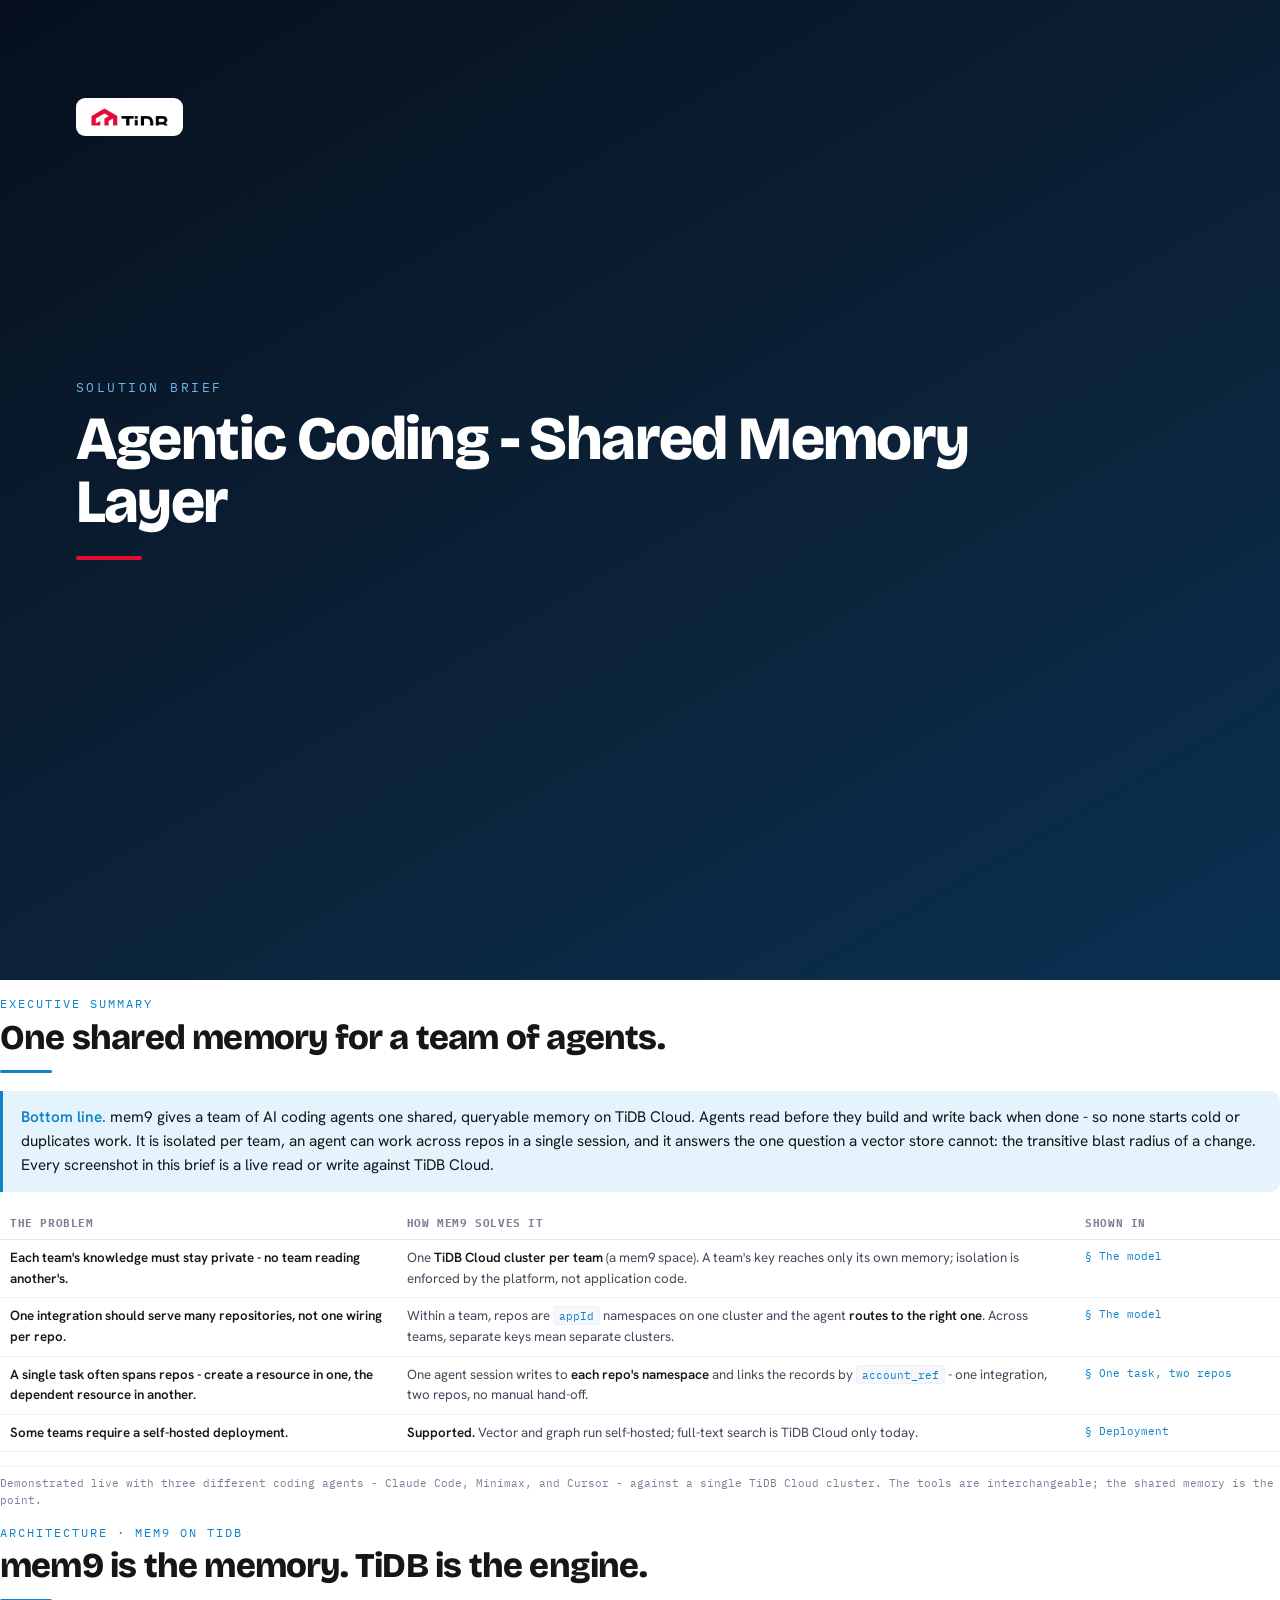
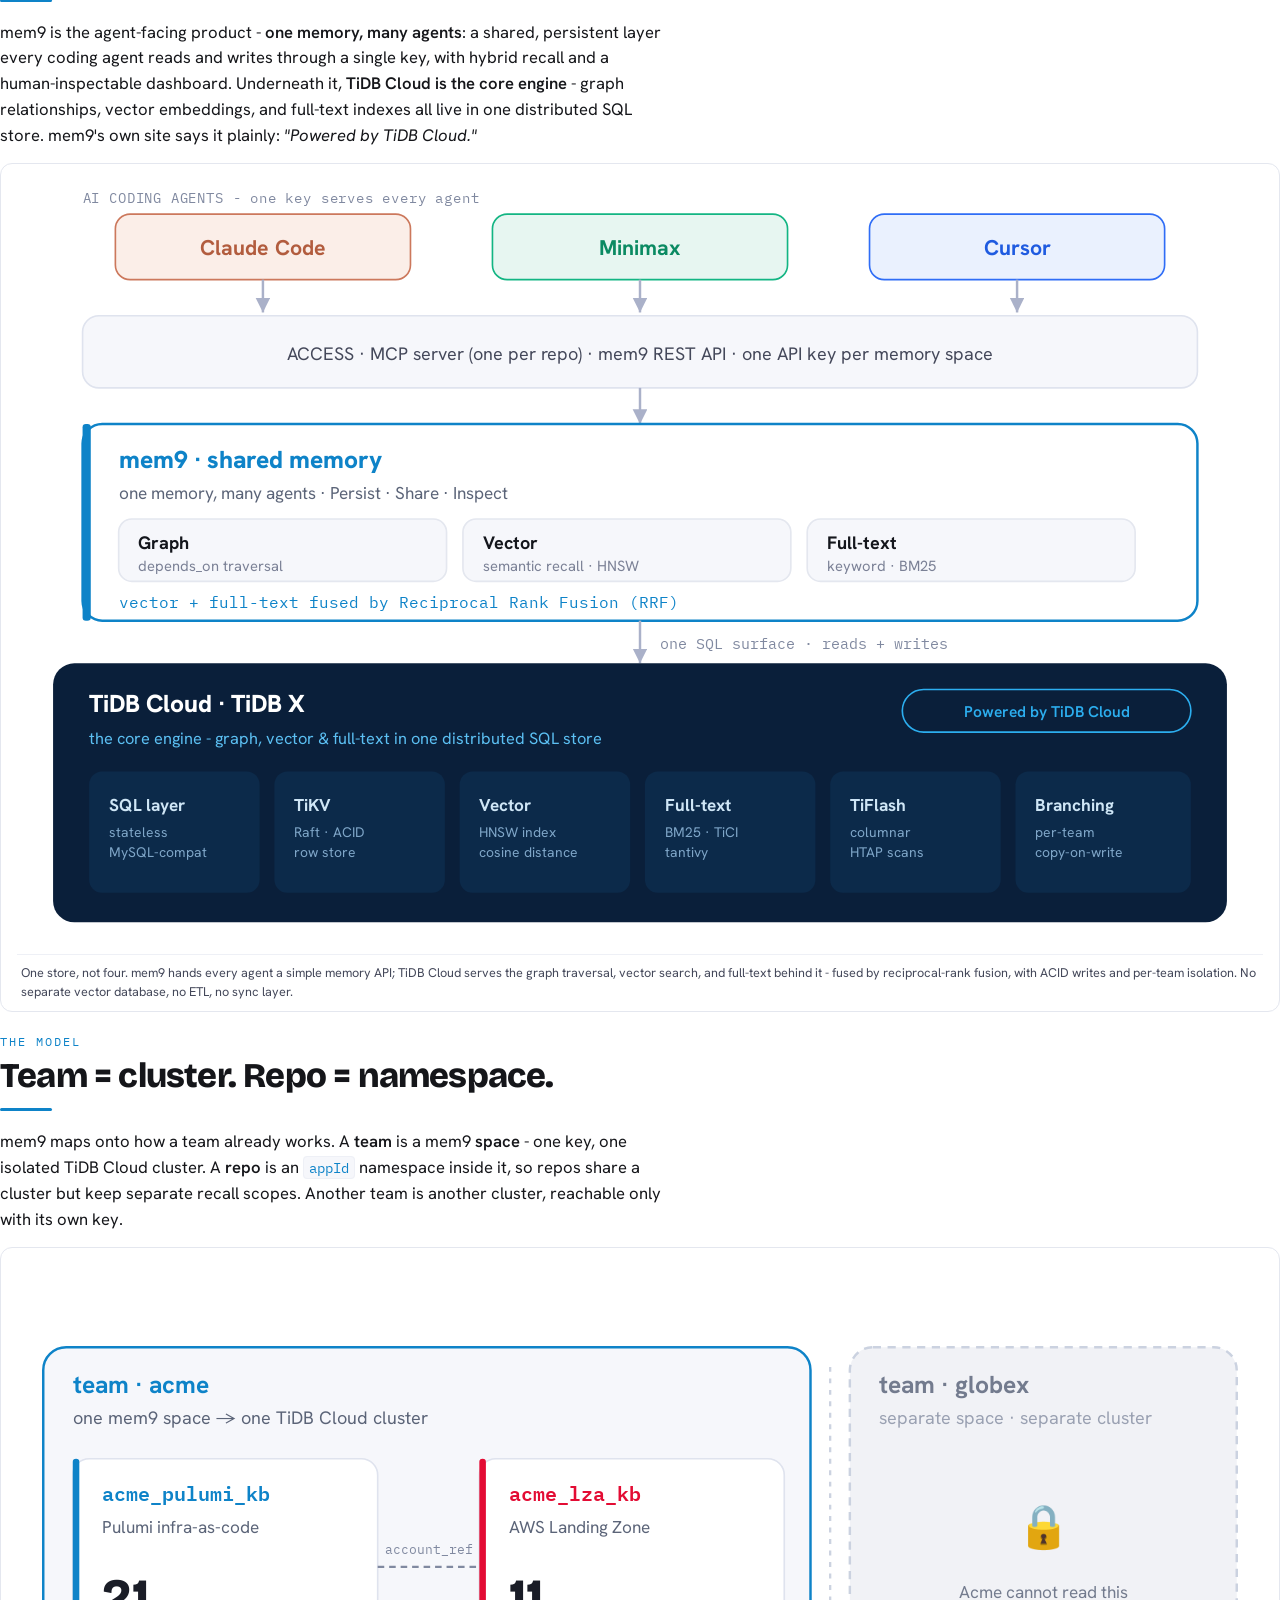
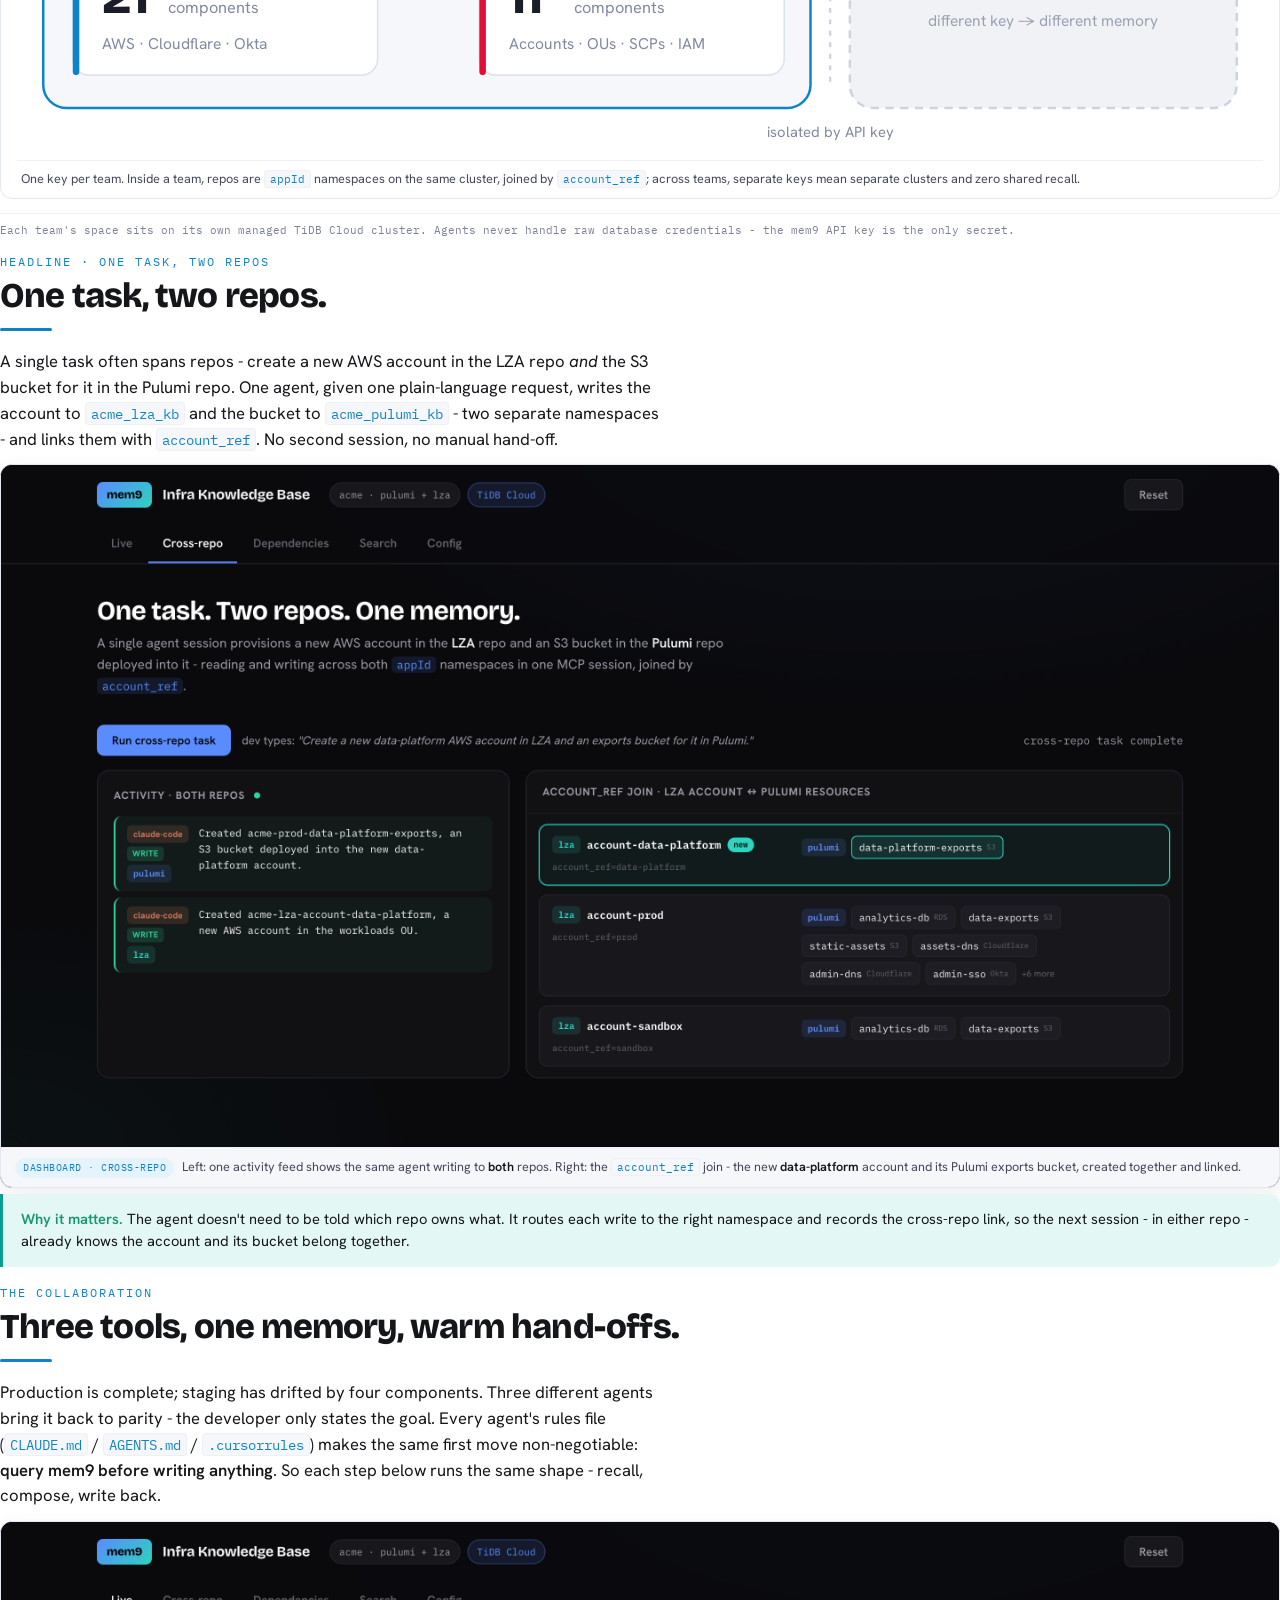
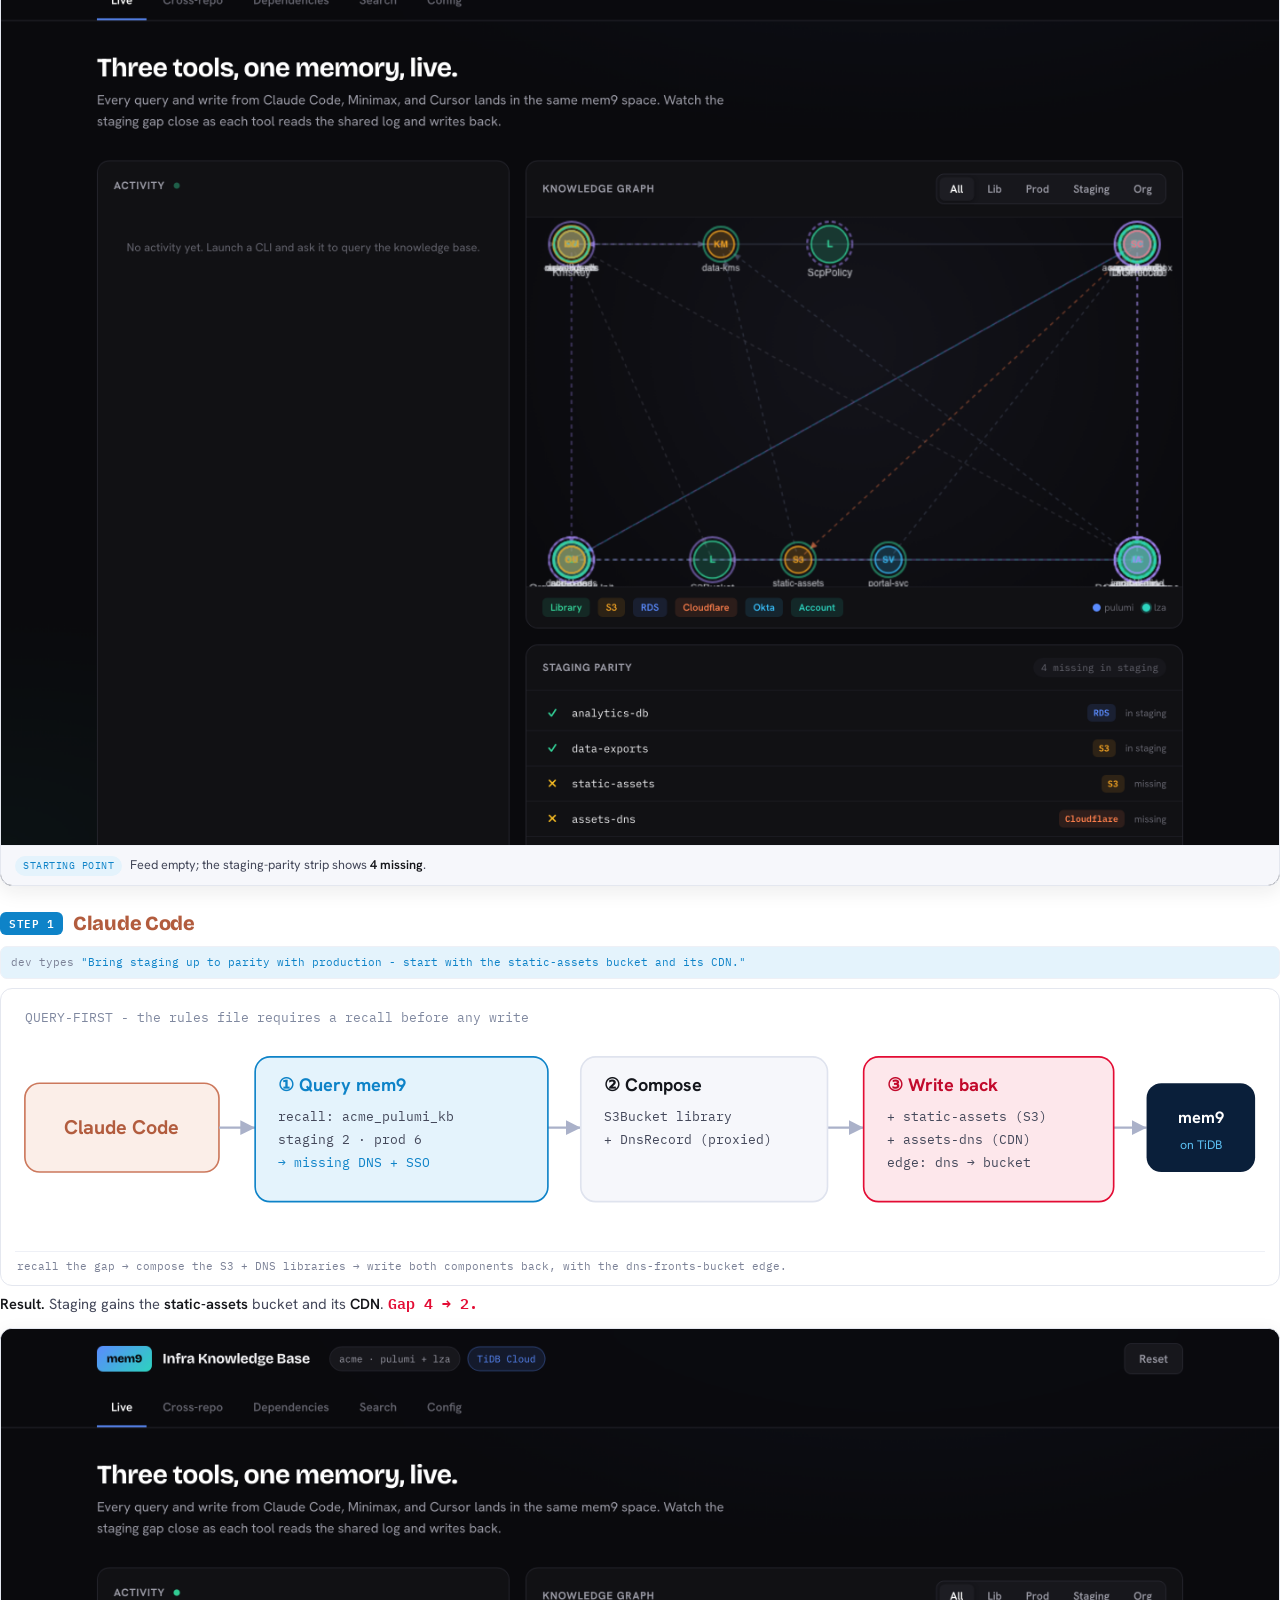
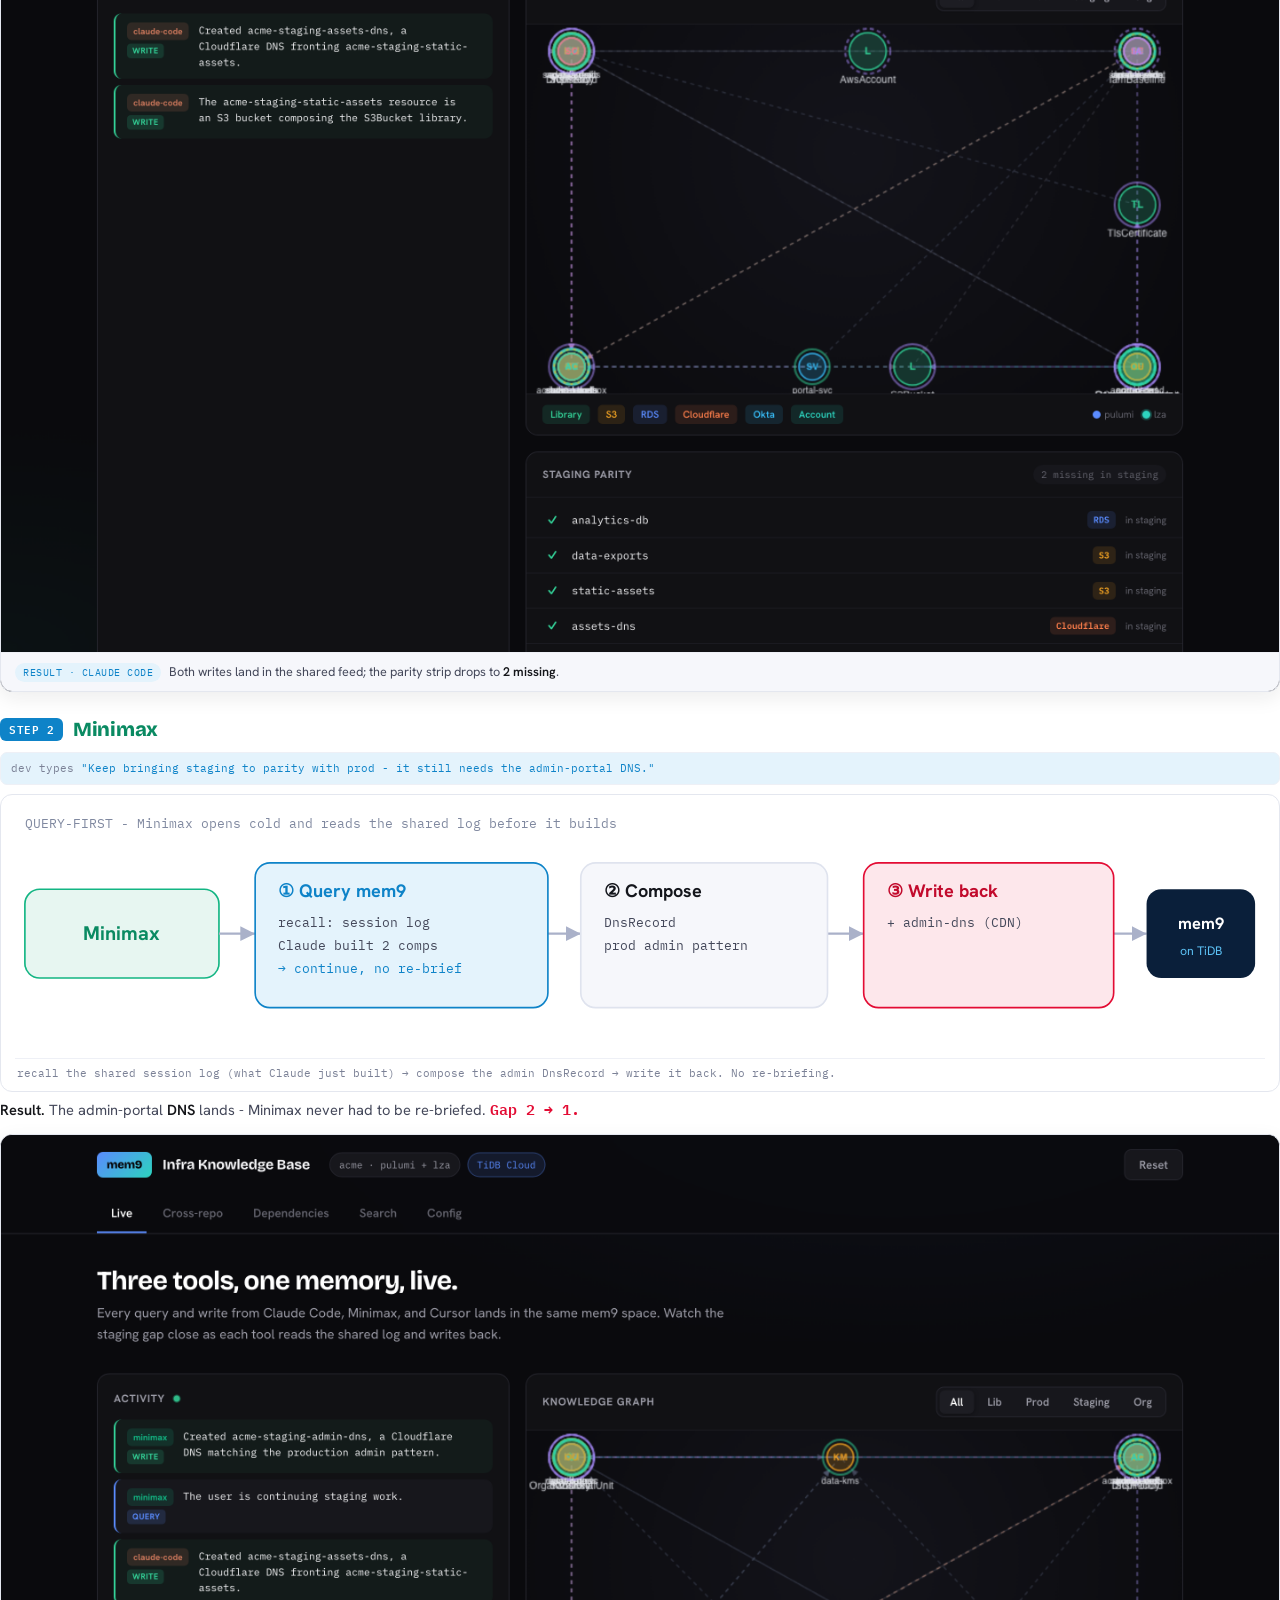
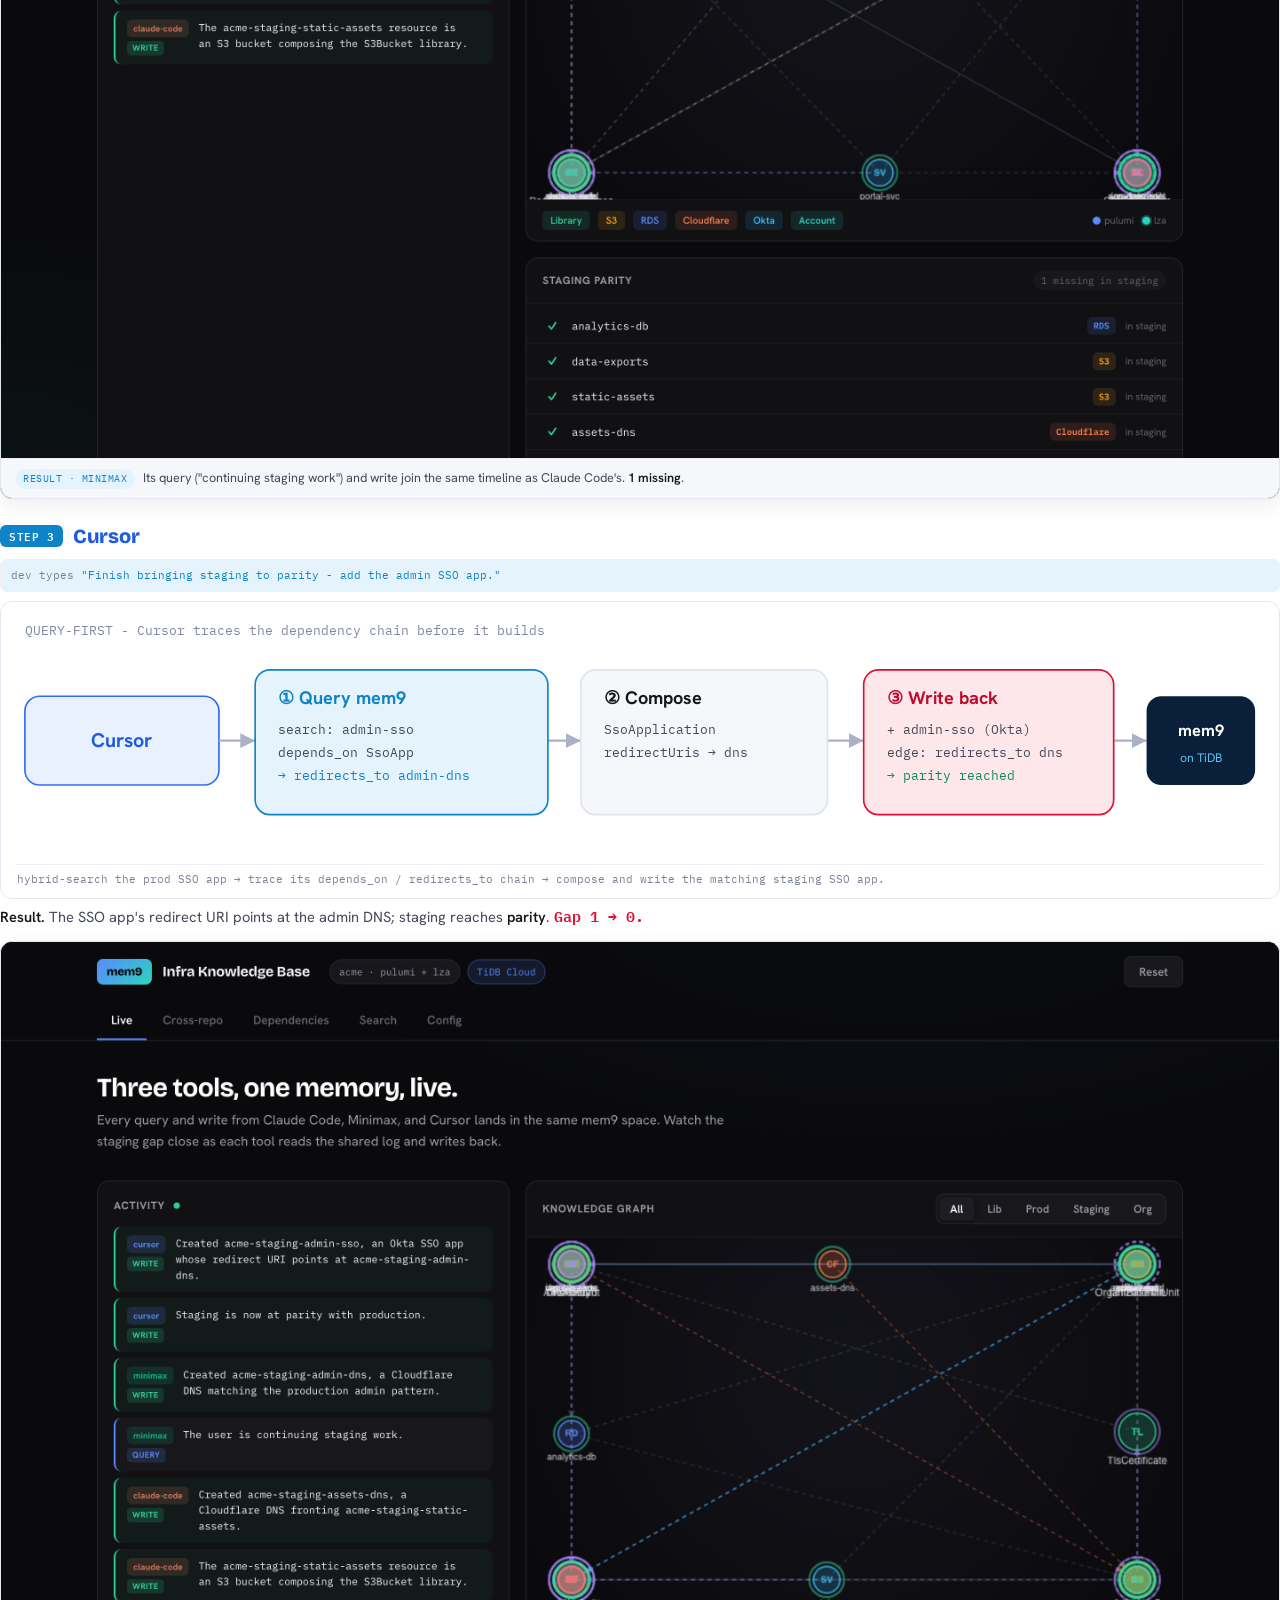
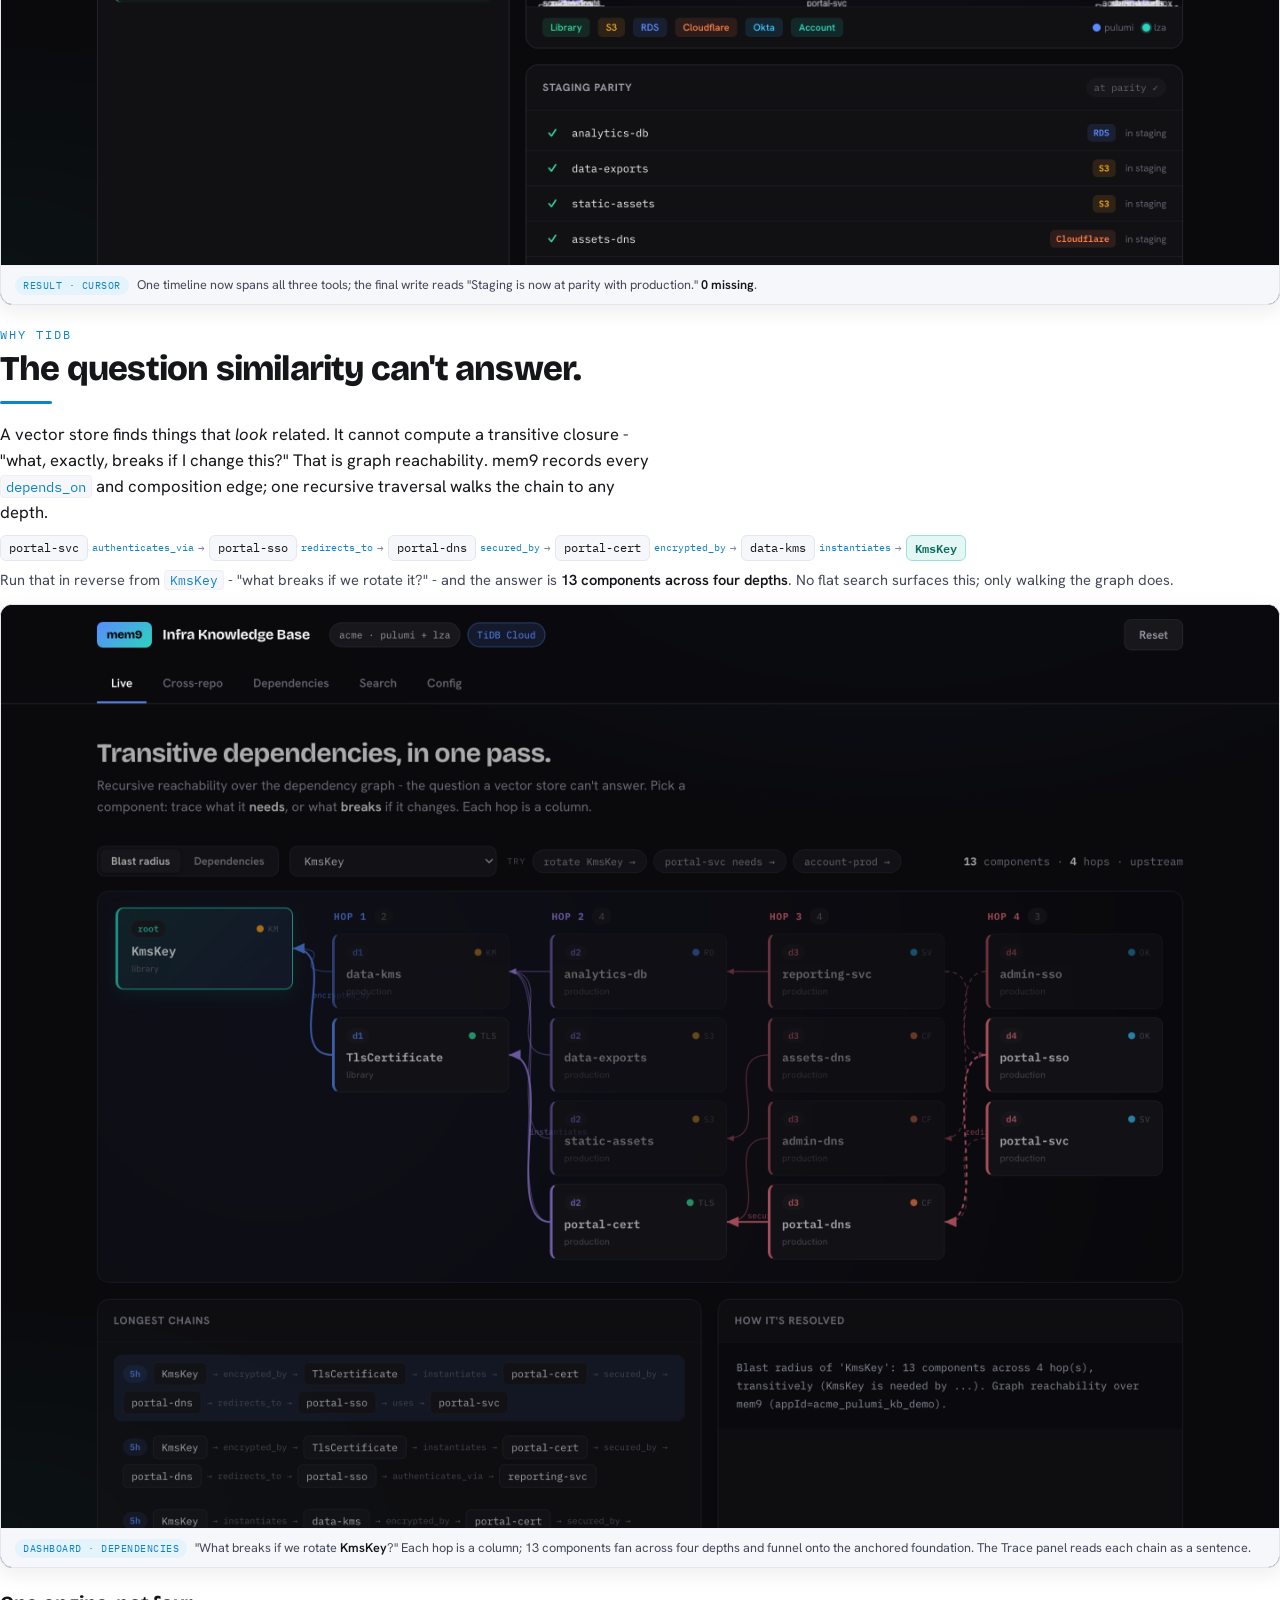
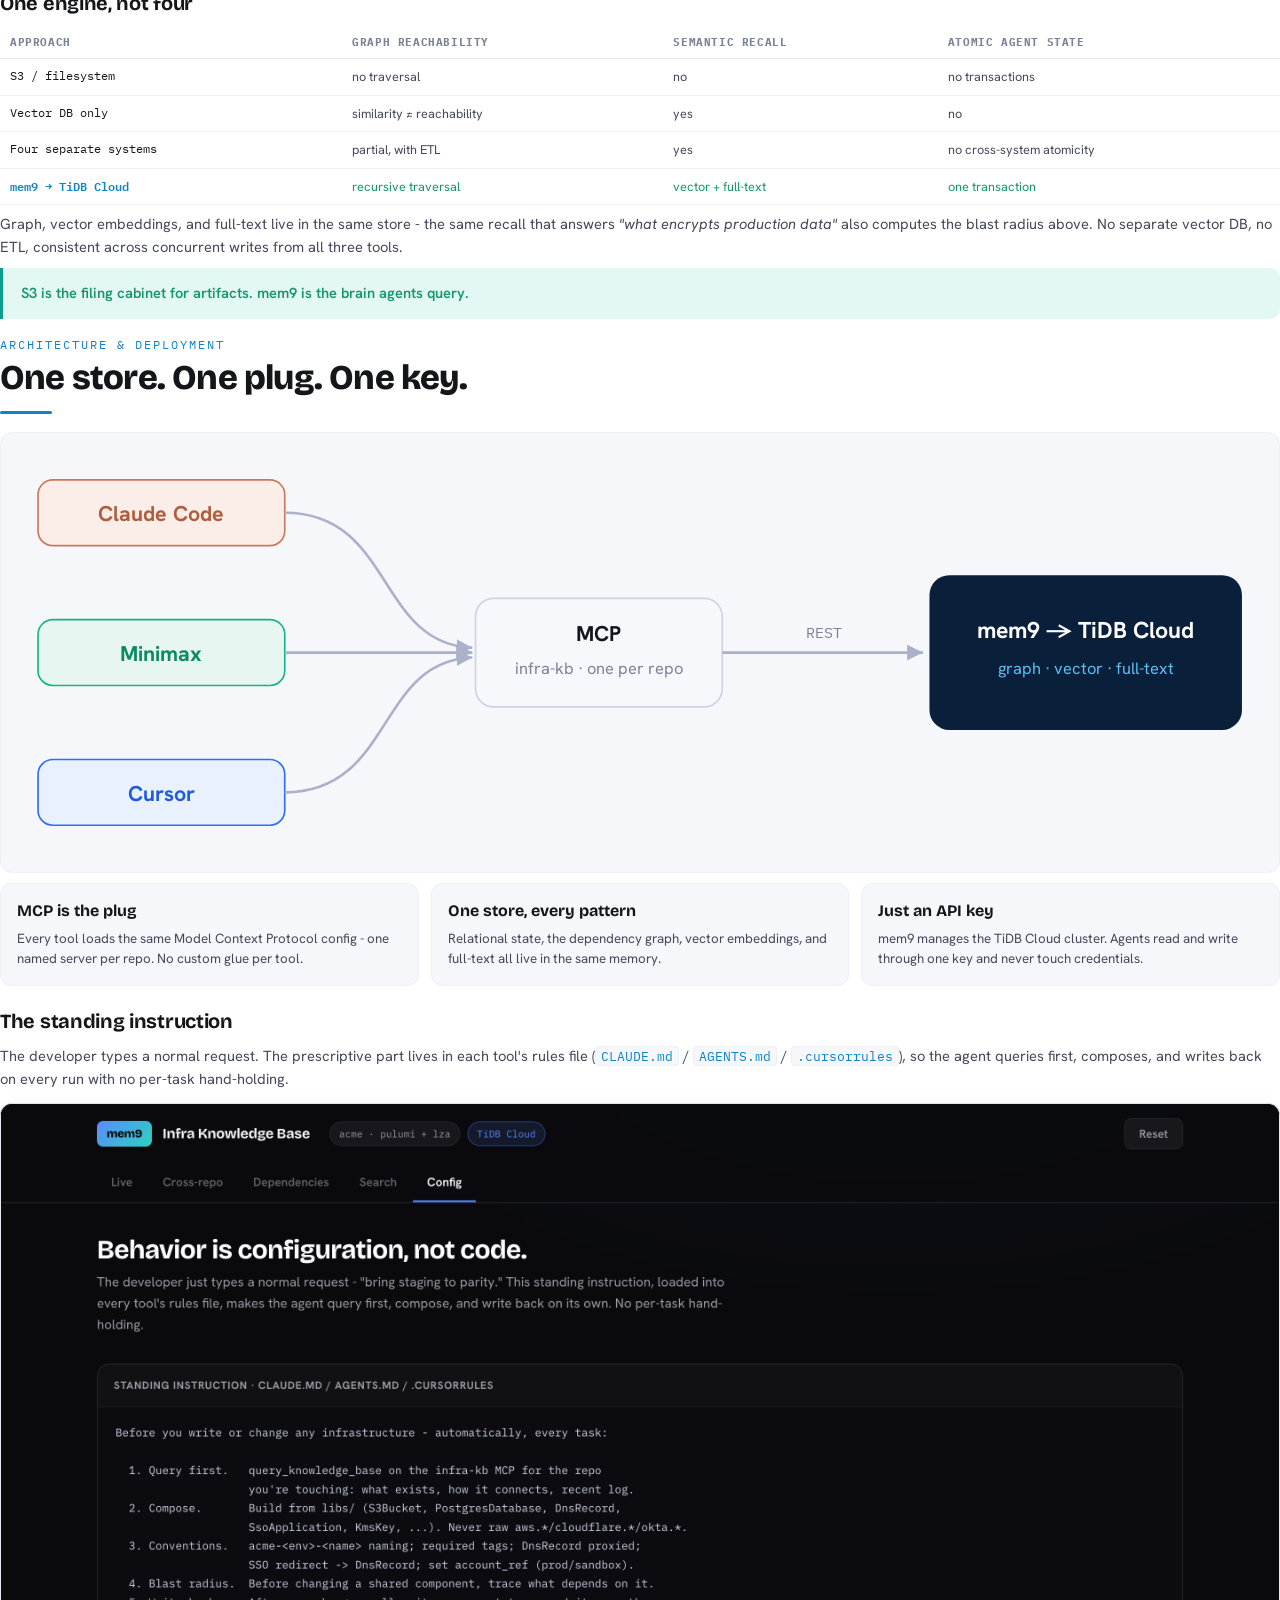
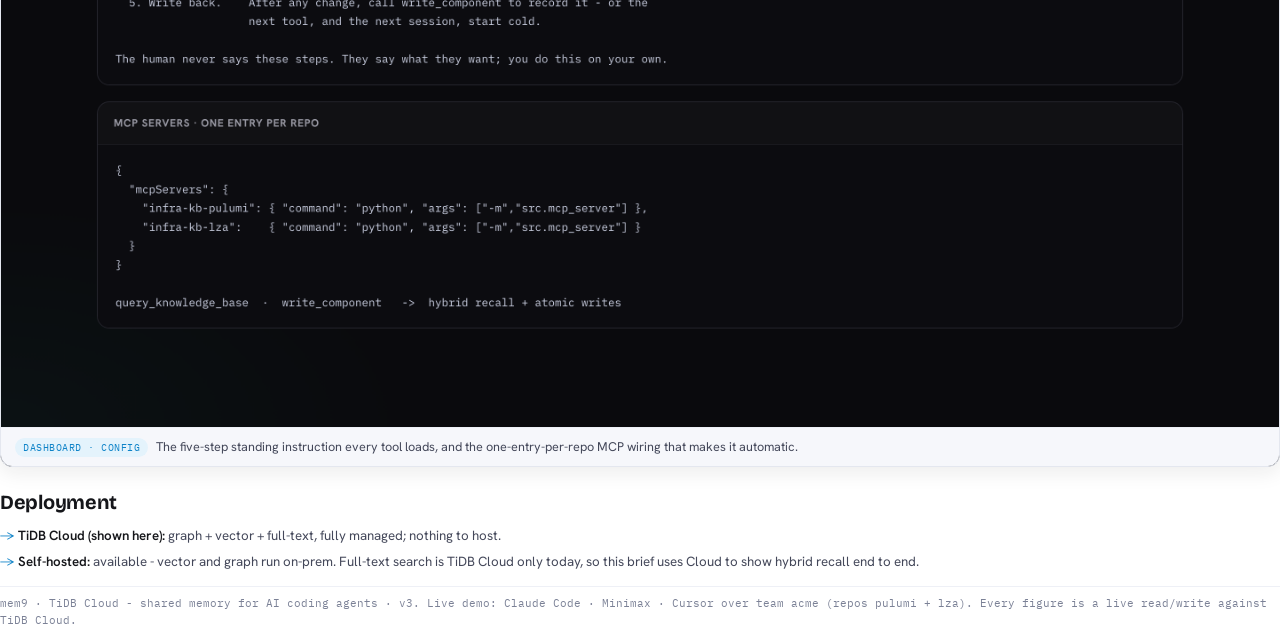
==== commit 8b045c48: "docs: title-page polish + "TiDB is the core" diagram + stepwise query-first flow - Title page: re-ex" ====
--- a/docs/mem9-demo-report.html
+++ b/docs/mem9-demo-report.html
@@ -105,6 +105,16 @@
   .demo-prompt::before { content: "dev types  "; color: var(--ink-faint); }
   .stage-lead { font-size: 11pt; color: var(--ink); margin: 18px 0 6px; font-weight: 600; }
 
+  /* ── Stepwise flow ── */
+  .step-head { font-family: var(--font-display); font-weight: 800; font-size: 15pt; letter-spacing: -0.3px; margin: 22px 0 7px; display: flex; align-items: center; gap: 10px; page-break-after: avoid; }
+  .step-head .num { font-family: var(--mono); font-size: 8pt; font-weight: 600; color: #fff; background: var(--accent); border-radius: 6px; padding: 3px 9px; letter-spacing: 0.5px; }
+  .flow { margin: 8px 0 6px; border: 1px solid var(--line); border-radius: 12px; padding: 12px 14px 8px; background: var(--paper); page-break-inside: avoid; }
+  .flow svg { display: block; width: 100%; height: auto; }
+  .flow-cap { font-size: 8pt; font-family: var(--mono); color: var(--ink-faint); padding: 6px 2px 2px; border-top: 1px solid var(--line-soft); margin-top: 4px; }
+  .result-line { font-size: 11pt; color: var(--ink-dim); margin: 7px 0 2px; }
+  .result-line b { color: var(--ink); }
+  .result-line .gap { font-family: var(--mono); font-weight: 600; color: var(--tidb-red); }
+
   /* ── Topology diagram ── */
   .topo { margin: 14px 0 6px; border: 1px solid var(--line); border-radius: 12px; padding: 14px 16px 6px; background: var(--paper); page-break-inside: avoid; }
   .topo svg { display: block; width: 100%; height: auto; }
@@ -125,10 +135,8 @@
 <div class="cover">
   <div class="cover-lockup">
     <span class="cover-logo"><img src="img/tidb-logo.png" alt="TiDB" /></span>
-    <span class="cover-badge-text">mem9 shared memory · on TiDB Cloud</span>
-    <span class="cover-ver">v3</span>
-  </div>
-  <div class="cover-eyebrow">Solution brief · technical evaluation</div>
+  </div>
+  <div class="cover-eyebrow">Solution brief</div>
   <div class="cover-title">Agentic Coding - Shared Memory Layer</div>
   <div class="cover-rule"></div>
 </div>
@@ -172,7 +180,54 @@
   <div class="footer-note">Demonstrated live with three different coding agents - Claude Code, Minimax, and Cursor - against a single TiDB Cloud cluster. The tools are interchangeable; the shared memory is the point.</div>
 </div>
 
-<!-- ─────────────── 2. THE MODEL ─────────────── -->
+<!-- ─────────────── 2. mem9 ON TiDB ─────────────── -->
+<div class="section page">
+  <div class="kicker">Architecture · mem9 on TiDB</div>
+  <h1>mem9 is the memory. TiDB is the engine.</h1>
+  <div class="rule"></div>
+  <p class="lead">mem9 is the agent-facing product - <b>one memory, many agents</b>: a shared, persistent layer every coding agent reads and writes through a single key, with hybrid recall and a human-inspectable dashboard. Underneath it, <b>TiDB Cloud is the core engine</b> - graph relationships, vector embeddings, and full-text indexes all live in one distributed SQL store. mem9's own site says it plainly: <i>"Powered by TiDB Cloud."</i></p>
+
+  <div class="topo keep">
+    <svg viewBox="0 0 760 470" xmlns="http://www.w3.org/2000/svg" font-family="Hanken Grotesk, sans-serif">
+      <text x="40" y="15" fill="#8089a0" font-family="IBM Plex Mono, monospace" font-size="8.5" letter-spacing="0.5">AI CODING AGENTS - one key serves every agent</text>
+      <rect x="60" y="22" width="180" height="40" rx="9" fill="#fbeee8" stroke="#CC785C"/><text x="150" y="47" text-anchor="middle" fill="#b25c3e" font-weight="700" font-size="13">Claude Code</text>
+      <rect x="290" y="22" width="180" height="40" rx="9" fill="#e7f6f1" stroke="#13B583"/><text x="380" y="47" text-anchor="middle" fill="#0a8a62" font-weight="700" font-size="13">Minimax</text>
+      <rect x="520" y="22" width="180" height="40" rx="9" fill="#eaf1fe" stroke="#2f6df6"/><text x="610" y="47" text-anchor="middle" fill="#1f5be0" font-weight="700" font-size="13">Cursor</text>
+      <g stroke="#aab1c9" stroke-width="1.5" fill="none">
+        <path d="M150,62 L150,82" marker-end="url(#a2)"/>
+        <path d="M380,62 L380,82" marker-end="url(#a2)"/>
+        <path d="M610,62 L610,82" marker-end="url(#a2)"/>
+      </g>
+      <rect x="40" y="84" width="680" height="44" rx="10" fill="#f6f7fb" stroke="#dfe3ee"/>
+      <text x="380" y="111" text-anchor="middle" fill="#44485a" font-size="11">ACCESS  ·  MCP server (one per repo)  ·  mem9 REST API  ·  one API key per memory space</text>
+      <path d="M380,128 L380,150" stroke="#aab1c9" stroke-width="1.5" fill="none" marker-end="url(#a2)"/>
+      <rect x="40" y="150" width="680" height="120" rx="12" fill="#ffffff" stroke="#0e83c8" stroke-width="1.5"/>
+      <rect x="40" y="150" width="5" height="120" rx="2" fill="#0e83c8"/>
+      <text x="62" y="177" fill="#0e83c8" font-weight="800" font-size="15">mem9 · shared memory</text>
+      <text x="62" y="196" fill="#5b6478" font-size="10.5">one memory, many agents · Persist · Share · Inspect</text>
+      <rect x="62" y="208" width="200" height="38" rx="8" fill="#f6f7fb" stroke="#e4e7ef"/><text x="74" y="226" fill="#14161c" font-weight="700" font-size="11">Graph</text><text x="74" y="240" fill="#7b8196" font-size="9">depends_on traversal</text>
+      <rect x="272" y="208" width="200" height="38" rx="8" fill="#f6f7fb" stroke="#e4e7ef"/><text x="284" y="226" fill="#14161c" font-weight="700" font-size="11">Vector</text><text x="284" y="240" fill="#7b8196" font-size="9">semantic recall · HNSW</text>
+      <rect x="482" y="208" width="200" height="38" rx="8" fill="#f6f7fb" stroke="#e4e7ef"/><text x="494" y="226" fill="#14161c" font-weight="700" font-size="11">Full-text</text><text x="494" y="240" fill="#7b8196" font-size="9">keyword · BM25</text>
+      <text x="62" y="262" fill="#0e83c8" font-size="9.5" font-family="IBM Plex Mono, monospace">vector + full-text fused by Reciprocal Rank Fusion (RRF)</text>
+      <path d="M380,270 L380,296" stroke="#aab1c9" stroke-width="1.5" fill="none" marker-end="url(#a2)"/>
+      <text x="392" y="287" fill="#8089a0" font-size="9" font-family="IBM Plex Mono, monospace">one SQL surface · reads + writes</text>
+      <rect x="22" y="296" width="716" height="158" rx="13" fill="#0a1f3a"/>
+      <text x="44" y="326" fill="#ffffff" font-weight="800" font-size="15">TiDB Cloud · TiDB X</text>
+      <text x="44" y="345" fill="#5cc0f3" font-size="10">the core engine - graph, vector &amp; full-text in one distributed SQL store</text>
+      <rect x="540" y="312" width="176" height="26" rx="13" fill="none" stroke="#2caeef"/><text x="628" y="329" text-anchor="middle" fill="#2caeef" font-size="9.5" font-weight="600">Powered by TiDB Cloud</text>
+      <rect x="44" y="362" width="104" height="74" rx="8" fill="#0c2a4a"/><text x="56" y="386" fill="#cfe6f6" font-weight="700" font-size="10.5">SQL layer</text><text x="56" y="402" fill="#7fa6c8" font-size="8.5">stateless</text><text x="56" y="414" fill="#7fa6c8" font-size="8.5">MySQL-compat</text>
+      <rect x="157" y="362" width="104" height="74" rx="8" fill="#0c2a4a"/><text x="169" y="386" fill="#cfe6f6" font-weight="700" font-size="10.5">TiKV</text><text x="169" y="402" fill="#7fa6c8" font-size="8.5">Raft · ACID</text><text x="169" y="414" fill="#7fa6c8" font-size="8.5">row store</text>
+      <rect x="270" y="362" width="104" height="74" rx="8" fill="#0c2a4a"/><text x="282" y="386" fill="#cfe6f6" font-weight="700" font-size="10.5">Vector</text><text x="282" y="402" fill="#7fa6c8" font-size="8.5">HNSW index</text><text x="282" y="414" fill="#7fa6c8" font-size="8.5">cosine distance</text>
+      <rect x="383" y="362" width="104" height="74" rx="8" fill="#0c2a4a"/><text x="395" y="386" fill="#cfe6f6" font-weight="700" font-size="10.5">Full-text</text><text x="395" y="402" fill="#7fa6c8" font-size="8.5">BM25 · TiCI</text><text x="395" y="414" fill="#7fa6c8" font-size="8.5">tantivy</text>
+      <rect x="496" y="362" width="104" height="74" rx="8" fill="#0c2a4a"/><text x="508" y="386" fill="#cfe6f6" font-weight="700" font-size="10.5">TiFlash</text><text x="508" y="402" fill="#7fa6c8" font-size="8.5">columnar</text><text x="508" y="414" fill="#7fa6c8" font-size="8.5">HTAP scans</text>
+      <rect x="609" y="362" width="107" height="74" rx="8" fill="#0c2a4a"/><text x="621" y="386" fill="#cfe6f6" font-weight="700" font-size="10.5">Branching</text><text x="621" y="402" fill="#7fa6c8" font-size="8.5">per-team</text><text x="621" y="414" fill="#7fa6c8" font-size="8.5">copy-on-write</text>
+      <defs><marker id="a2" markerWidth="8" markerHeight="8" refX="6" refY="3" orient="auto"><path d="M0,0 L6,3 L0,6 Z" fill="#aab1c9"/></marker></defs>
+    </svg>
+    <div class="topo-cap">One store, not four. mem9 hands every agent a simple memory API; TiDB Cloud serves the graph traversal, vector search, and full-text behind it - fused by reciprocal-rank fusion, with ACID writes and per-team isolation. No separate vector database, no ETL, no sync layer.</div>
+  </div>
+</div>
+
+<!-- ─────────────── 3. THE MODEL ─────────────── -->
 <div class="section page">
   <div class="kicker">The model</div>
   <h1>Team = cluster. Repo = namespace.</h1>
@@ -235,47 +290,91 @@
   <div class="callout keep"><b>Why it matters.</b> The agent doesn't need to be told which repo owns what. It routes each write to the right namespace and records the cross-repo link, so the next session - in either repo - already knows the account and its bucket belong together.</div>
 </div>
 
-<!-- ─────────────── 4. THE COLLABORATION ─────────────── -->
+<!-- ─────────────── 5. THE COLLABORATION ─────────────── -->
 <div class="section page">
   <div class="kicker">The collaboration</div>
   <h1>Three tools, one memory, warm hand-offs.</h1>
   <div class="rule"></div>
-  <p class="lead">A common scenario: production is complete, staging has drifted by four components. Three different agents bring it back to parity - each reading the shared memory before it builds and writing back when done. The developer only states the goal; the standing instruction does the rest.</p>
-
-  <div class="grid-3">
-    <div class="card keep">
-      <h3 style="color:#b25c3e;">1 · Claude Code</h3>
-      <p class="demo-prompt">"Bring staging up to parity with production - start with the static-assets bucket and its CDN."</p>
-      <p>Queries the KB, finds the gap, composes the libraries, writes both back. <b>Gap 4 → 2.</b></p>
-    </div>
-    <div class="card keep">
-      <h3 style="color:#0a8a62;">2 · Minimax</h3>
-      <p class="demo-prompt">"Keep bringing staging to parity with prod - it still needs the admin-portal DNS."</p>
-      <p>Opens cold. Reads the shared session log, sees what was just built, continues with admin-DNS. <b>Gap 2 → 1.</b></p>
-    </div>
-    <div class="card keep">
-      <h3 style="color:#1f5be0;">3 · Cursor</h3>
-      <p class="demo-prompt">"Finish bringing staging to parity - add the admin SSO app."</p>
-      <p>Traces what prod's admin-SSO depends on, confirms it redirects to a DnsRecord, builds the SSO app. <b>Gap 1 → 0.</b></p>
-    </div>
-  </div>
-
-  <div class="stage-lead">The gap closing - real writes to mem9, each tool credited:</div>
+  <p class="lead">Production is complete; staging has drifted by four components. Three different agents bring it back to parity - the developer only states the goal. Every agent's rules file (<code>CLAUDE.md</code> / <code>AGENTS.md</code> / <code>.cursorrules</code>) makes the same first move non-negotiable: <b>query mem9 before writing anything</b>. So each step below runs the same shape - recall, compose, write back.</p>
+
   <figure class="shot">
     <img src="img/demo-1-clean.png" alt="Live tab baseline, four components missing in staging" />
-    <figcaption><span class="tag">Start</span><span>Feed empty; staging-parity strip shows <b>4 missing</b>.</span></figcaption>
-  </figure>
-  <figure class="shot">
-    <img src="img/demo-2-claude.png" alt="Live tab after Claude Code writes static-assets and its CDN" />
-    <figcaption><span class="tag">1 · Claude Code</span><span>Reads the KB, composes <b>static-assets</b> and its CDN, writes both back. Gap <b>4 → 2</b>.</span></figcaption>
-  </figure>
-  <figure class="shot">
-    <img src="img/demo-3-minimax.png" alt="Live tab after Minimax cold start continues admin DNS" />
-    <figcaption><span class="tag">2 · Minimax</span><span>Opens cold, reads the shared log first ("continuing staging work"), then builds <b>admin-DNS</b> - no re-briefing. Gap <b>2 → 1</b>.</span></figcaption>
-  </figure>
-  <figure class="shot">
-    <img src="img/demo-4-cursor.png" alt="Live tab at parity, all three tools in one feed" />
-    <figcaption><span class="tag">3 · Cursor</span><span>Traces what admin-SSO depends on, builds the <b>SSO app</b>; the last write reads "Staging is now at parity with production." Gap <b>1 → 0</b>.</span></figcaption>
+    <figcaption><span class="tag">Starting point</span><span>Feed empty; the staging-parity strip shows <b>4 missing</b>.</span></figcaption>
+  </figure>
+
+  <!-- STEP 1 -->
+  <div class="step-head"><span class="num">STEP 1</span> <span style="color:#b25c3e;">Claude Code</span></div>
+  <p class="demo-prompt">"Bring staging up to parity with production - start with the static-assets bucket and its CDN."</p>
+  <div class="flow keep">
+    <svg viewBox="0 0 760 150" xmlns="http://www.w3.org/2000/svg" font-family="Hanken Grotesk, sans-serif">
+      <text x="6" y="13" fill="#8089a0" font-family="IBM Plex Mono, monospace" font-size="8">QUERY-FIRST - the rules file requires a recall before any write</text>
+      <rect x="6" y="50" width="118" height="54" rx="9" fill="#fbeee8" stroke="#CC785C"/><text x="65" y="81" text-anchor="middle" fill="#b25c3e" font-weight="700" font-size="12">Claude Code</text>
+      <g stroke="#aab1c9" stroke-width="1.5" fill="none"><path d="M124,77 L146,77" marker-end="url(#fa1)"/><path d="M324,77 L344,77" marker-end="url(#fa1)"/><path d="M494,77 L516,77" marker-end="url(#fa1)"/><path d="M668,77 L688,77" marker-end="url(#fa1)"/></g>
+      <rect x="146" y="34" width="178" height="88" rx="9" fill="#e4f3fc" stroke="#0e83c8"/><text x="160" y="55" fill="#0e83c8" font-weight="700" font-size="11">① Query mem9</text>
+      <text x="160" y="73" fill="#44485a" font-family="IBM Plex Mono, monospace" font-size="8">recall: acme_pulumi_kb</text><text x="160" y="87" fill="#44485a" font-family="IBM Plex Mono, monospace" font-size="8">staging 2 · prod 6</text><text x="160" y="101" fill="#0e83c8" font-family="IBM Plex Mono, monospace" font-size="8">→ missing DNS + SSO</text>
+      <rect x="344" y="34" width="150" height="88" rx="9" fill="#f6f7fb" stroke="#dfe3ee"/><text x="358" y="55" fill="#14161c" font-weight="700" font-size="11">② Compose</text>
+      <text x="358" y="73" fill="#44485a" font-family="IBM Plex Mono, monospace" font-size="8">S3Bucket library</text><text x="358" y="87" fill="#44485a" font-family="IBM Plex Mono, monospace" font-size="8">+ DnsRecord (proxied)</text>
+      <rect x="516" y="34" width="152" height="88" rx="9" fill="#fde7eb" stroke="#e30c34"/><text x="530" y="55" fill="#c20a2c" font-weight="700" font-size="11">③ Write back</text>
+      <text x="530" y="73" fill="#44485a" font-family="IBM Plex Mono, monospace" font-size="8">+ static-assets (S3)</text><text x="530" y="87" fill="#44485a" font-family="IBM Plex Mono, monospace" font-size="8">+ assets-dns (CDN)</text><text x="530" y="101" fill="#44485a" font-family="IBM Plex Mono, monospace" font-size="8">edge: dns → bucket</text>
+      <rect x="688" y="50" width="66" height="54" rx="9" fill="#0a1f3a"/><text x="721" y="74" text-anchor="middle" fill="#fff" font-weight="700" font-size="10">mem9</text><text x="721" y="90" text-anchor="middle" fill="#5cc0f3" font-size="7.5">on TiDB</text>
+      <defs><marker id="fa1" markerWidth="8" markerHeight="8" refX="6" refY="3" orient="auto"><path d="M0,0 L6,3 L0,6 Z" fill="#aab1c9"/></marker></defs>
+    </svg>
+    <div class="flow-cap">recall the gap → compose the S3 + DNS libraries → write both components back, with the dns-fronts-bucket edge.</div>
+  </div>
+  <p class="result-line"><b>Result.</b> Staging gains the <b>static-assets</b> bucket and its <b>CDN</b>. <span class="gap">Gap 4 → 2.</span></p>
+  <figure class="shot">
+    <img src="img/demo-2-claude.png" alt="Live feed after Claude Code writes static-assets and its CDN" />
+    <figcaption><span class="tag">Result · Claude Code</span><span>Both writes land in the shared feed; the parity strip drops to <b>2 missing</b>.</span></figcaption>
+  </figure>
+
+  <!-- STEP 2 -->
+  <div class="step-head"><span class="num">STEP 2</span> <span style="color:#0a8a62;">Minimax</span></div>
+  <p class="demo-prompt">"Keep bringing staging to parity with prod - it still needs the admin-portal DNS."</p>
+  <div class="flow keep">
+    <svg viewBox="0 0 760 150" xmlns="http://www.w3.org/2000/svg" font-family="Hanken Grotesk, sans-serif">
+      <text x="6" y="13" fill="#8089a0" font-family="IBM Plex Mono, monospace" font-size="8">QUERY-FIRST - Minimax opens cold and reads the shared log before it builds</text>
+      <rect x="6" y="50" width="118" height="54" rx="9" fill="#e7f6f1" stroke="#13B583"/><text x="65" y="81" text-anchor="middle" fill="#0a8a62" font-weight="700" font-size="12">Minimax</text>
+      <g stroke="#aab1c9" stroke-width="1.5" fill="none"><path d="M124,77 L146,77" marker-end="url(#fa2)"/><path d="M324,77 L344,77" marker-end="url(#fa2)"/><path d="M494,77 L516,77" marker-end="url(#fa2)"/><path d="M668,77 L688,77" marker-end="url(#fa2)"/></g>
+      <rect x="146" y="34" width="178" height="88" rx="9" fill="#e4f3fc" stroke="#0e83c8"/><text x="160" y="55" fill="#0e83c8" font-weight="700" font-size="11">① Query mem9</text>
+      <text x="160" y="73" fill="#44485a" font-family="IBM Plex Mono, monospace" font-size="8">recall: session log</text><text x="160" y="87" fill="#44485a" font-family="IBM Plex Mono, monospace" font-size="8">Claude built 2 comps</text><text x="160" y="101" fill="#0e83c8" font-family="IBM Plex Mono, monospace" font-size="8">→ continue, no re-brief</text>
+      <rect x="344" y="34" width="150" height="88" rx="9" fill="#f6f7fb" stroke="#dfe3ee"/><text x="358" y="55" fill="#14161c" font-weight="700" font-size="11">② Compose</text>
+      <text x="358" y="73" fill="#44485a" font-family="IBM Plex Mono, monospace" font-size="8">DnsRecord</text><text x="358" y="87" fill="#44485a" font-family="IBM Plex Mono, monospace" font-size="8">prod admin pattern</text>
+      <rect x="516" y="34" width="152" height="88" rx="9" fill="#fde7eb" stroke="#e30c34"/><text x="530" y="55" fill="#c20a2c" font-weight="700" font-size="11">③ Write back</text>
+      <text x="530" y="73" fill="#44485a" font-family="IBM Plex Mono, monospace" font-size="8">+ admin-dns (CDN)</text>
+      <rect x="688" y="50" width="66" height="54" rx="9" fill="#0a1f3a"/><text x="721" y="74" text-anchor="middle" fill="#fff" font-weight="700" font-size="10">mem9</text><text x="721" y="90" text-anchor="middle" fill="#5cc0f3" font-size="7.5">on TiDB</text>
+      <defs><marker id="fa2" markerWidth="8" markerHeight="8" refX="6" refY="3" orient="auto"><path d="M0,0 L6,3 L0,6 Z" fill="#aab1c9"/></marker></defs>
+    </svg>
+    <div class="flow-cap">recall the shared session log (what Claude just built) → compose the admin DnsRecord → write it back. No re-briefing.</div>
+  </div>
+  <p class="result-line"><b>Result.</b> The admin-portal <b>DNS</b> lands - Minimax never had to be re-briefed. <span class="gap">Gap 2 → 1.</span></p>
+  <figure class="shot">
+    <img src="img/demo-3-minimax.png" alt="Live feed after Minimax cold-starts and continues with admin DNS" />
+    <figcaption><span class="tag">Result · Minimax</span><span>Its query ("continuing staging work") and write join the same timeline as Claude Code's. <b>1 missing</b>.</span></figcaption>
+  </figure>
+
+  <!-- STEP 3 -->
+  <div class="step-head"><span class="num">STEP 3</span> <span style="color:#1f5be0;">Cursor</span></div>
+  <p class="demo-prompt">"Finish bringing staging to parity - add the admin SSO app."</p>
+  <div class="flow keep">
+    <svg viewBox="0 0 760 150" xmlns="http://www.w3.org/2000/svg" font-family="Hanken Grotesk, sans-serif">
+      <text x="6" y="13" fill="#8089a0" font-family="IBM Plex Mono, monospace" font-size="8">QUERY-FIRST - Cursor traces the dependency chain before it builds</text>
+      <rect x="6" y="50" width="118" height="54" rx="9" fill="#eaf1fe" stroke="#2f6df6"/><text x="65" y="81" text-anchor="middle" fill="#1f5be0" font-weight="700" font-size="12">Cursor</text>
+      <g stroke="#aab1c9" stroke-width="1.5" fill="none"><path d="M124,77 L146,77" marker-end="url(#fa3)"/><path d="M324,77 L344,77" marker-end="url(#fa3)"/><path d="M494,77 L516,77" marker-end="url(#fa3)"/><path d="M668,77 L688,77" marker-end="url(#fa3)"/></g>
+      <rect x="146" y="34" width="178" height="88" rx="9" fill="#e4f3fc" stroke="#0e83c8"/><text x="160" y="55" fill="#0e83c8" font-weight="700" font-size="11">① Query mem9</text>
+      <text x="160" y="73" fill="#44485a" font-family="IBM Plex Mono, monospace" font-size="8">search: admin-sso</text><text x="160" y="87" fill="#44485a" font-family="IBM Plex Mono, monospace" font-size="8">depends_on SsoApp</text><text x="160" y="101" fill="#0e83c8" font-family="IBM Plex Mono, monospace" font-size="8">→ redirects_to admin-dns</text>
+      <rect x="344" y="34" width="150" height="88" rx="9" fill="#f6f7fb" stroke="#dfe3ee"/><text x="358" y="55" fill="#14161c" font-weight="700" font-size="11">② Compose</text>
+      <text x="358" y="73" fill="#44485a" font-family="IBM Plex Mono, monospace" font-size="8">SsoApplication</text><text x="358" y="87" fill="#44485a" font-family="IBM Plex Mono, monospace" font-size="8">redirectUris → dns</text>
+      <rect x="516" y="34" width="152" height="88" rx="9" fill="#fde7eb" stroke="#e30c34"/><text x="530" y="55" fill="#c20a2c" font-weight="700" font-size="11">③ Write back</text>
+      <text x="530" y="73" fill="#44485a" font-family="IBM Plex Mono, monospace" font-size="8">+ admin-sso (Okta)</text><text x="530" y="87" fill="#44485a" font-family="IBM Plex Mono, monospace" font-size="8">edge: redirects_to dns</text><text x="530" y="101" fill="#0a8a62" font-family="IBM Plex Mono, monospace" font-size="8">→ parity reached</text>
+      <rect x="688" y="50" width="66" height="54" rx="9" fill="#0a1f3a"/><text x="721" y="74" text-anchor="middle" fill="#fff" font-weight="700" font-size="10">mem9</text><text x="721" y="90" text-anchor="middle" fill="#5cc0f3" font-size="7.5">on TiDB</text>
+      <defs><marker id="fa3" markerWidth="8" markerHeight="8" refX="6" refY="3" orient="auto"><path d="M0,0 L6,3 L0,6 Z" fill="#aab1c9"/></marker></defs>
+    </svg>
+    <div class="flow-cap">hybrid-search the prod SSO app → trace its depends_on / redirects_to chain → compose and write the matching staging SSO app.</div>
+  </div>
+  <p class="result-line"><b>Result.</b> The SSO app's redirect URI points at the admin DNS; staging reaches <b>parity</b>. <span class="gap">Gap 1 → 0.</span></p>
+  <figure class="shot">
+    <img src="img/demo-4-cursor.png" alt="Live feed at parity, all three tools in one timeline" />
+    <figcaption><span class="tag">Result · Cursor</span><span>One timeline now spans all three tools; the final write reads "Staging is now at parity with production." <b>0 missing</b>.</span></figcaption>
   </figure>
 </div>
 
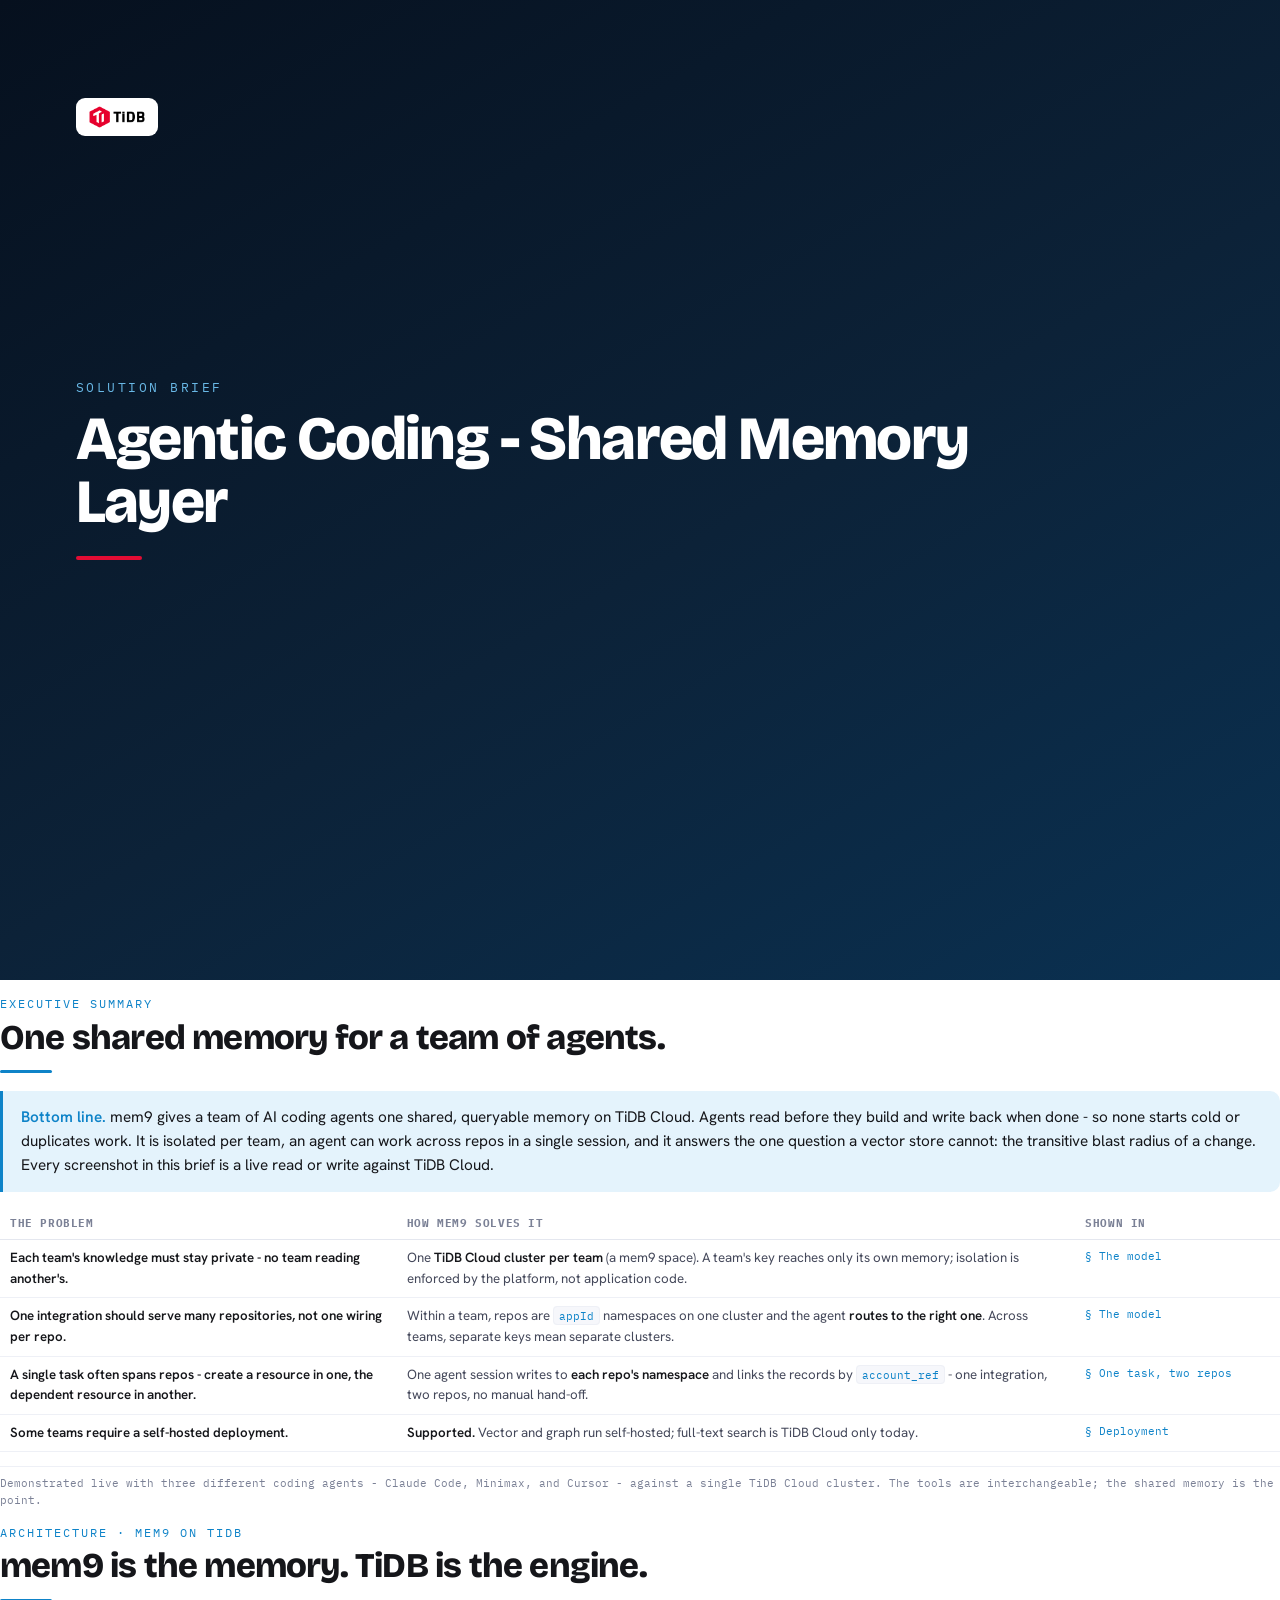
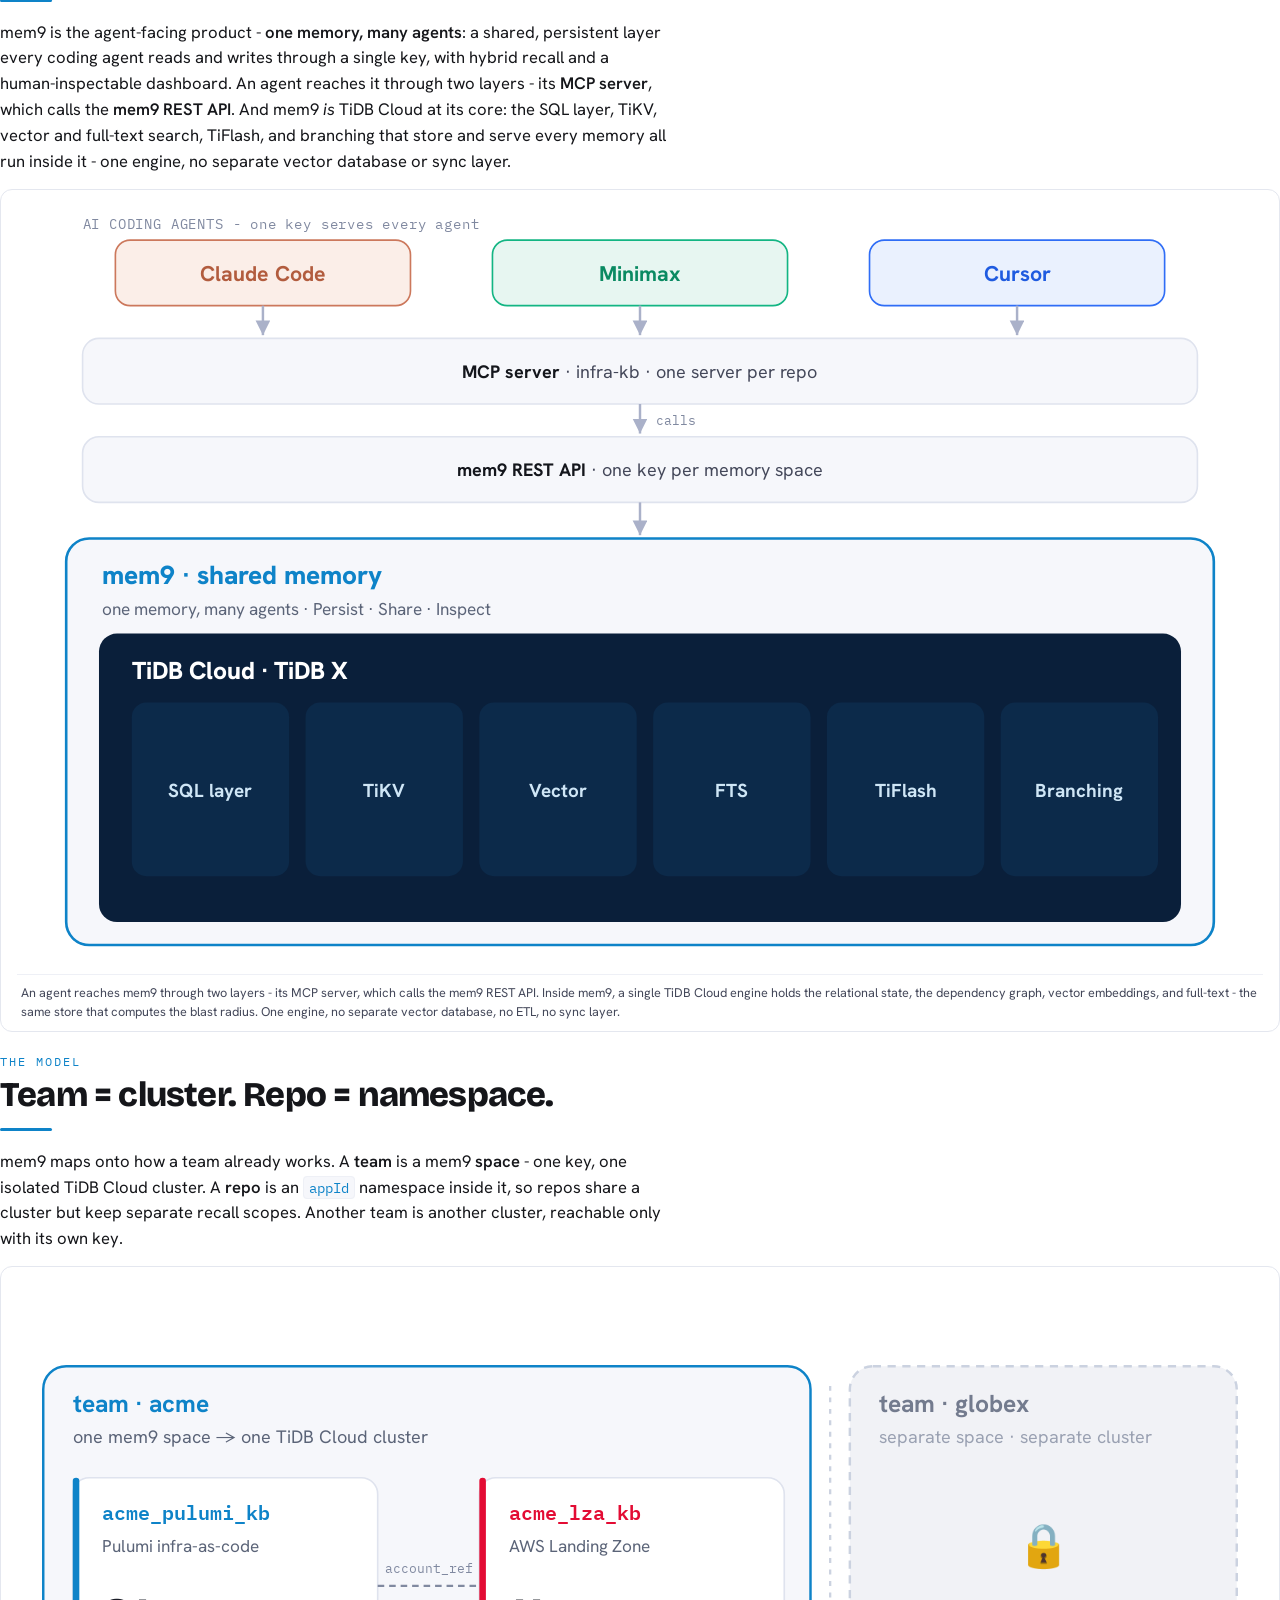
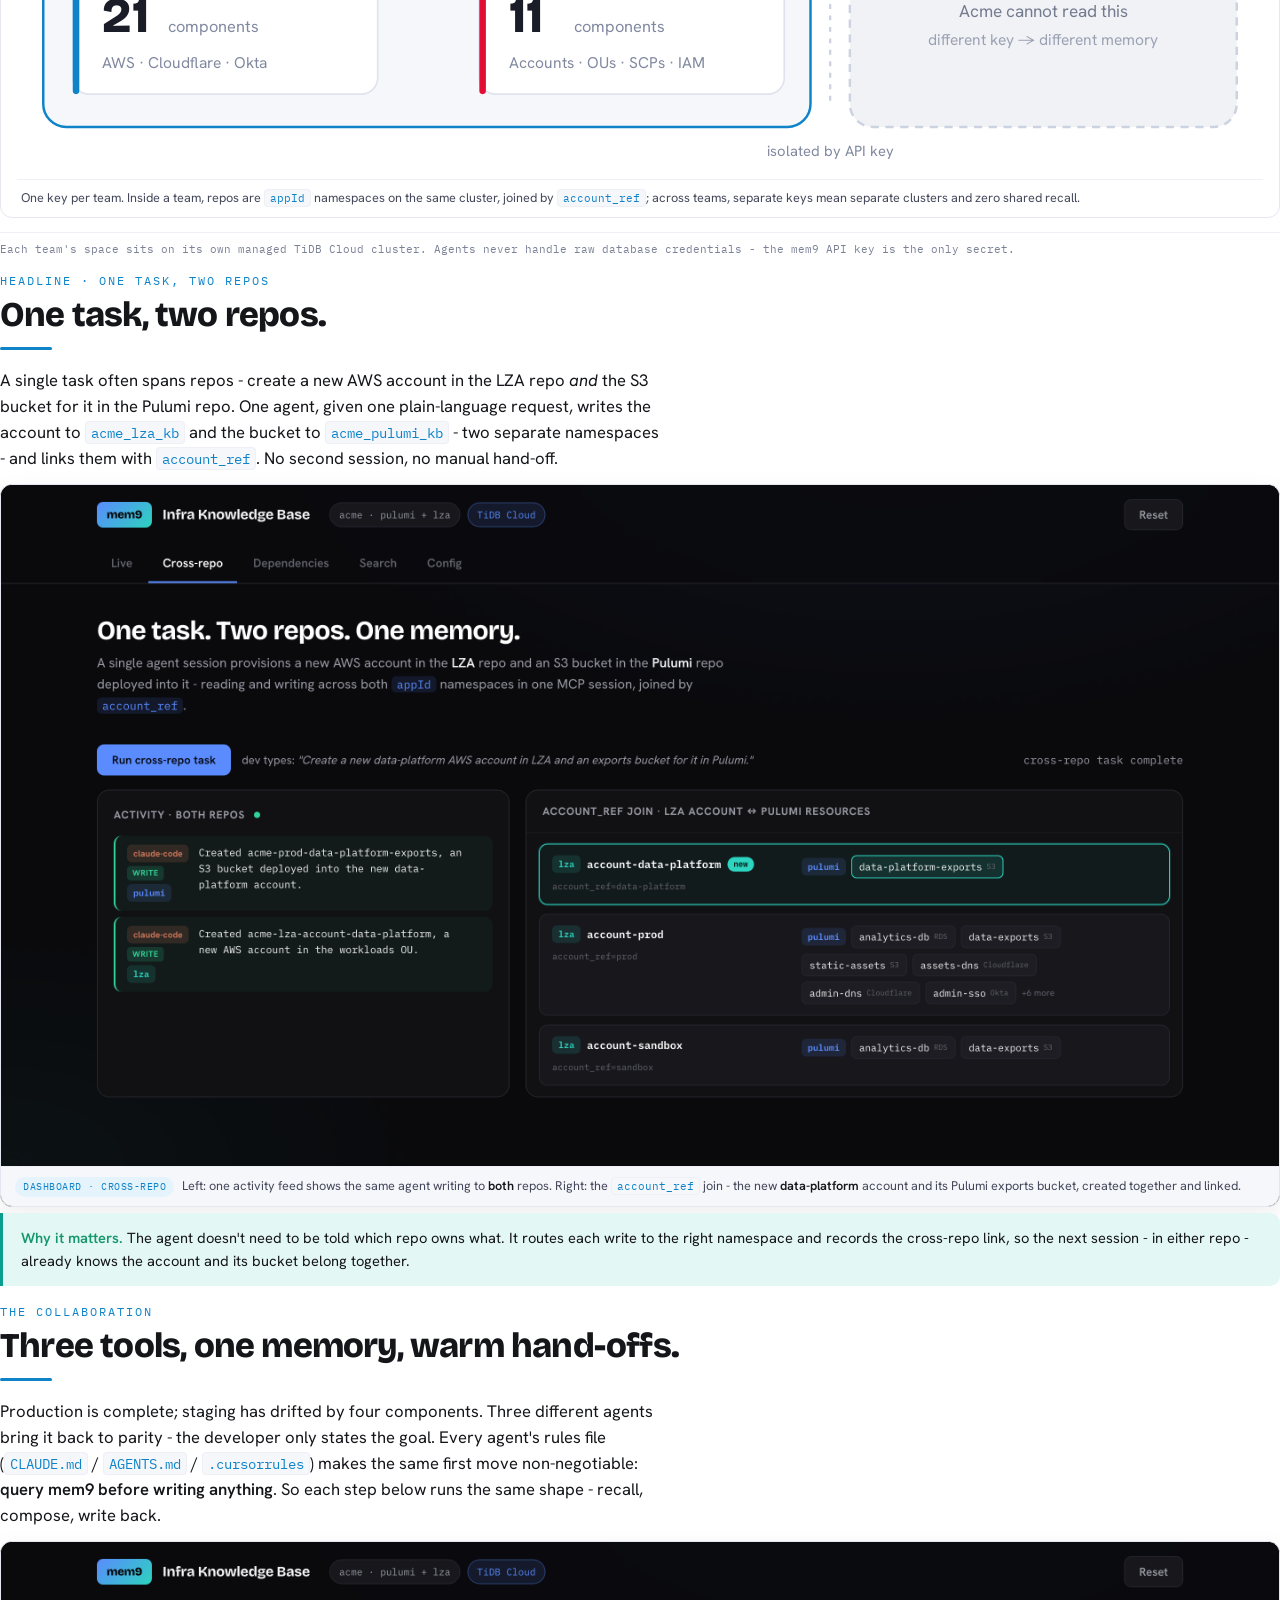
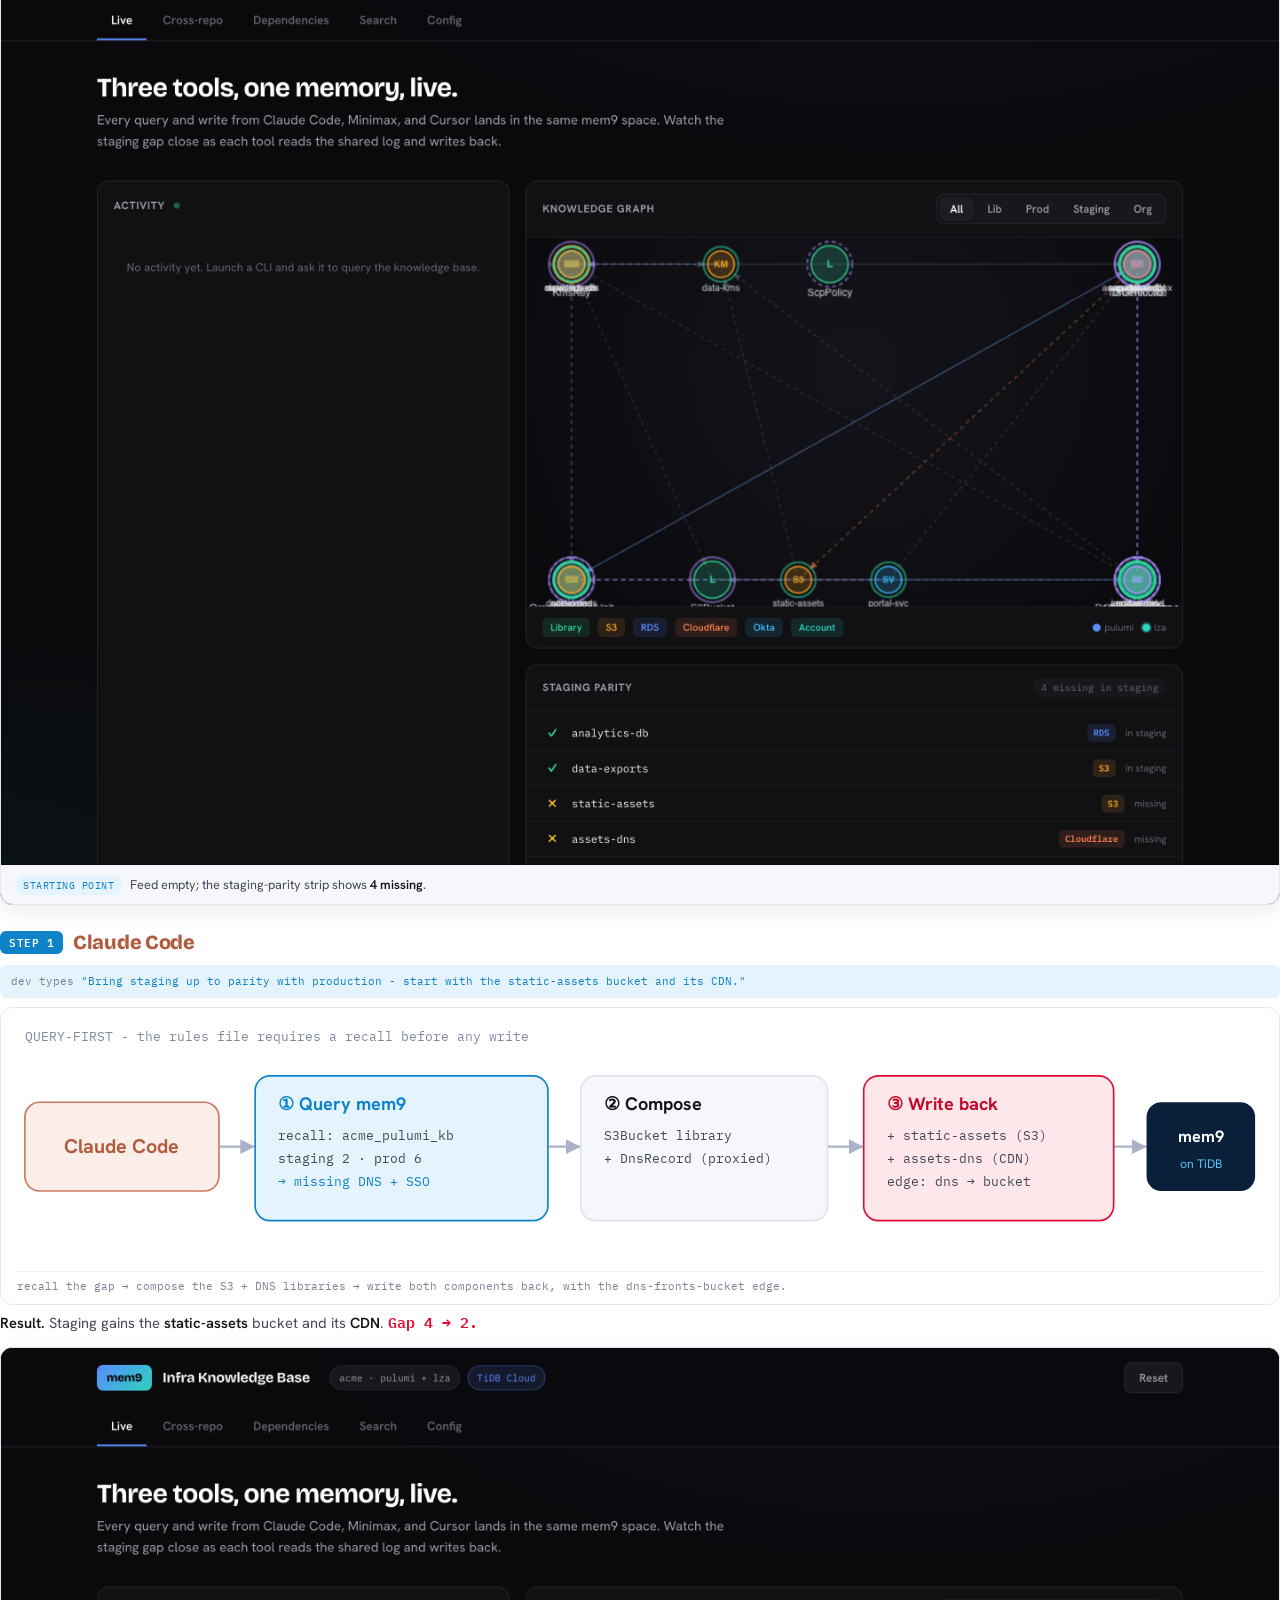
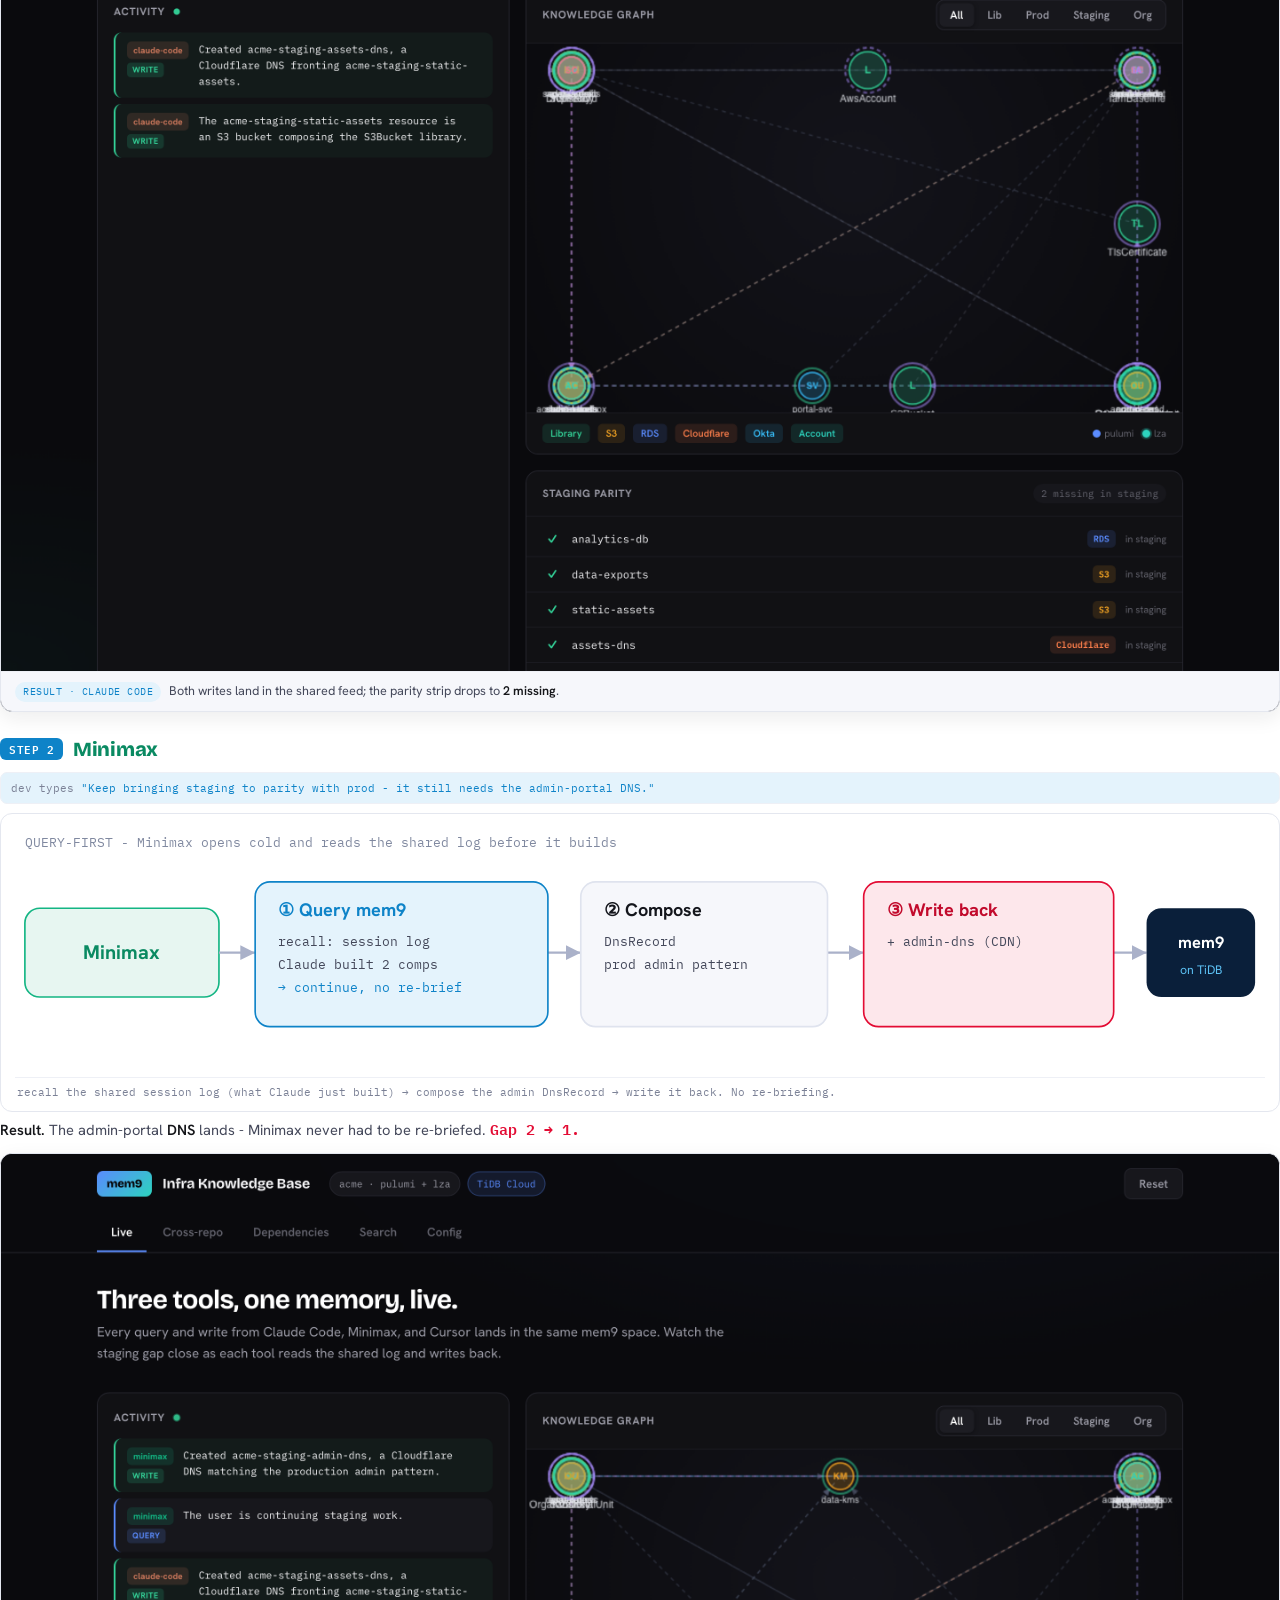
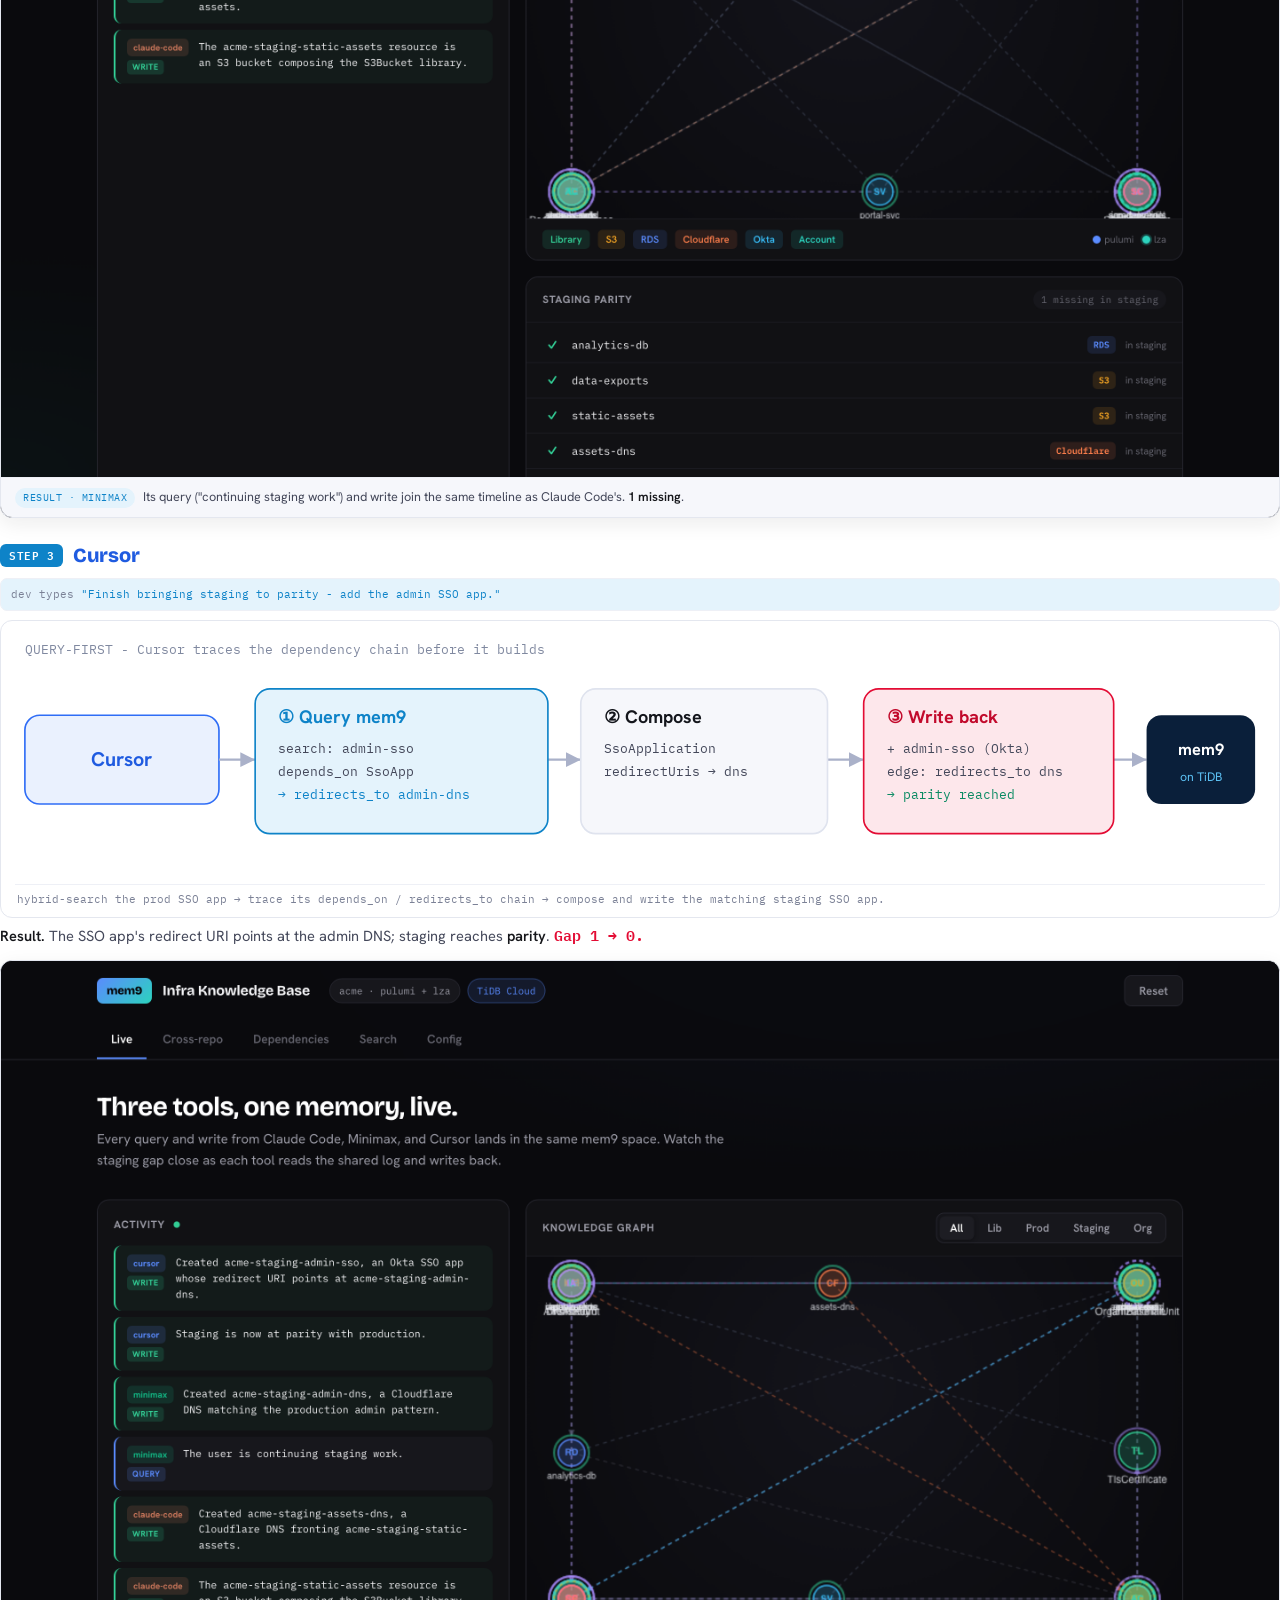
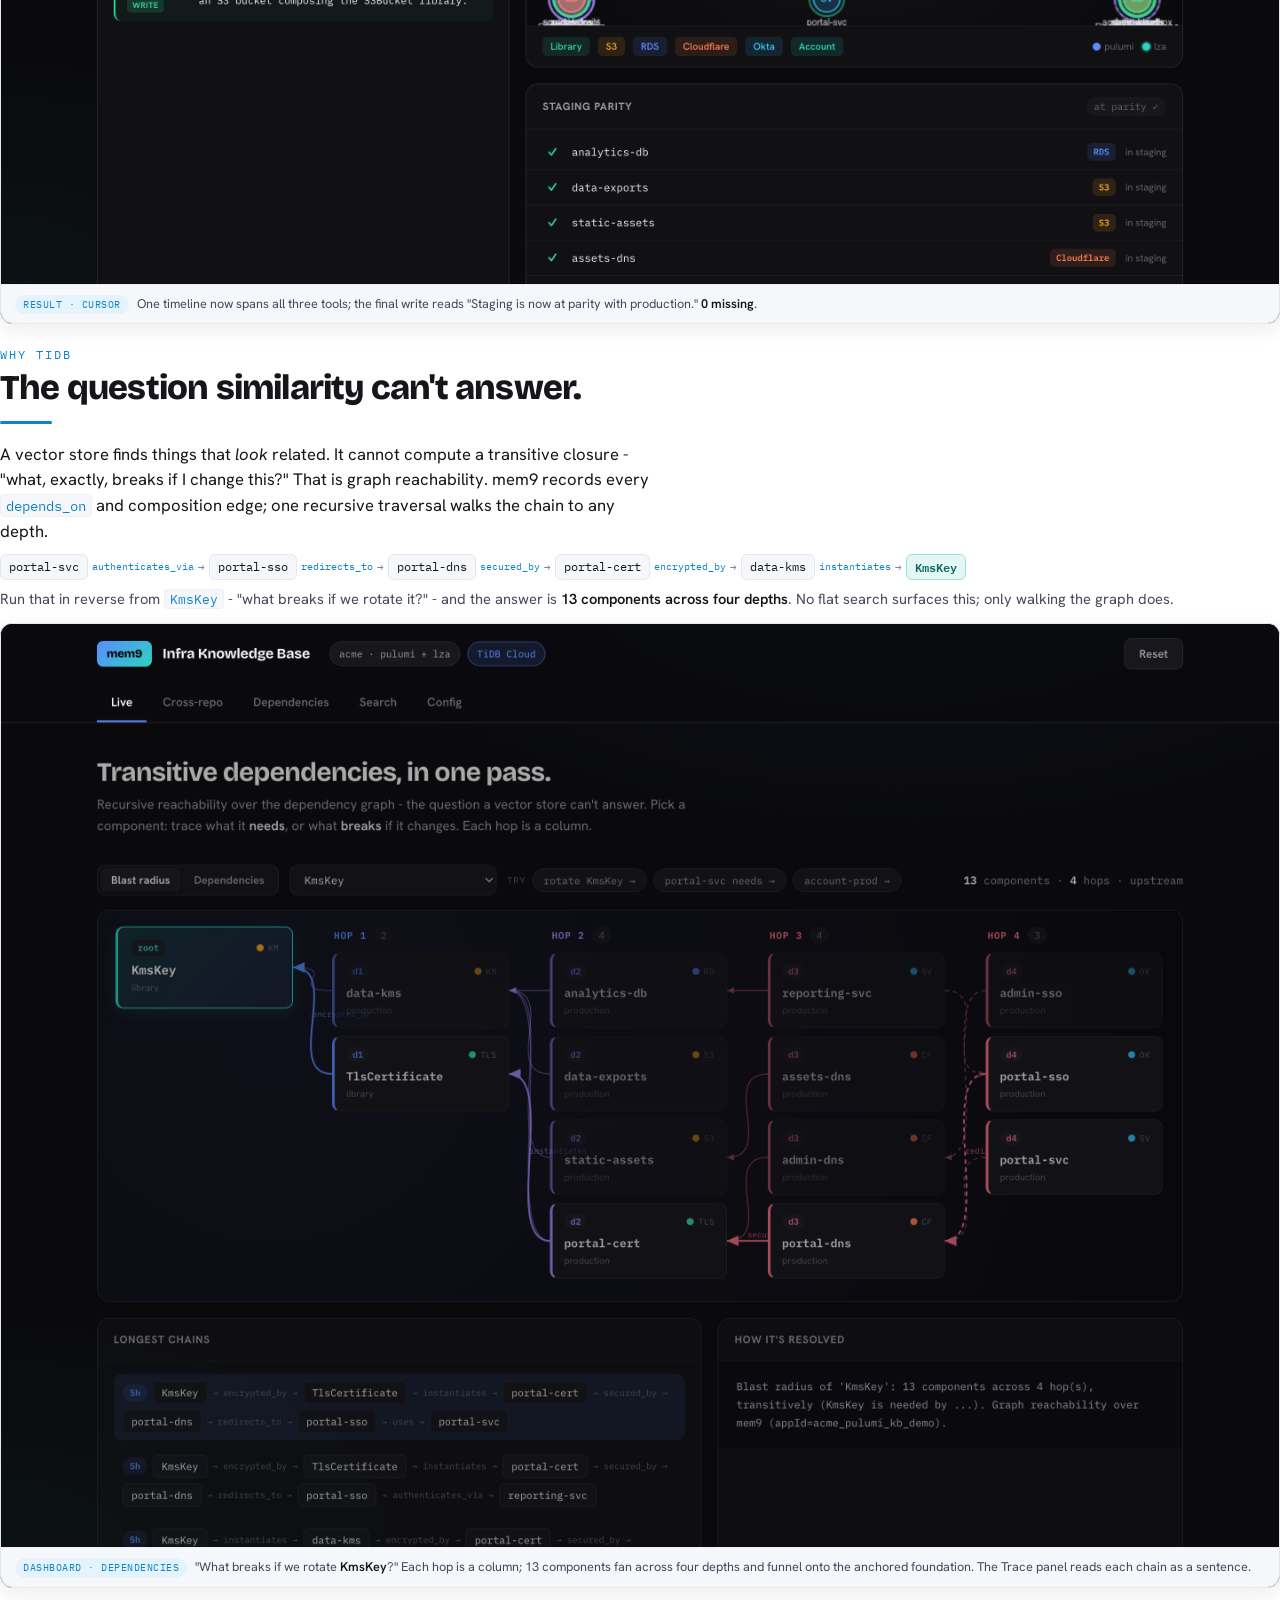
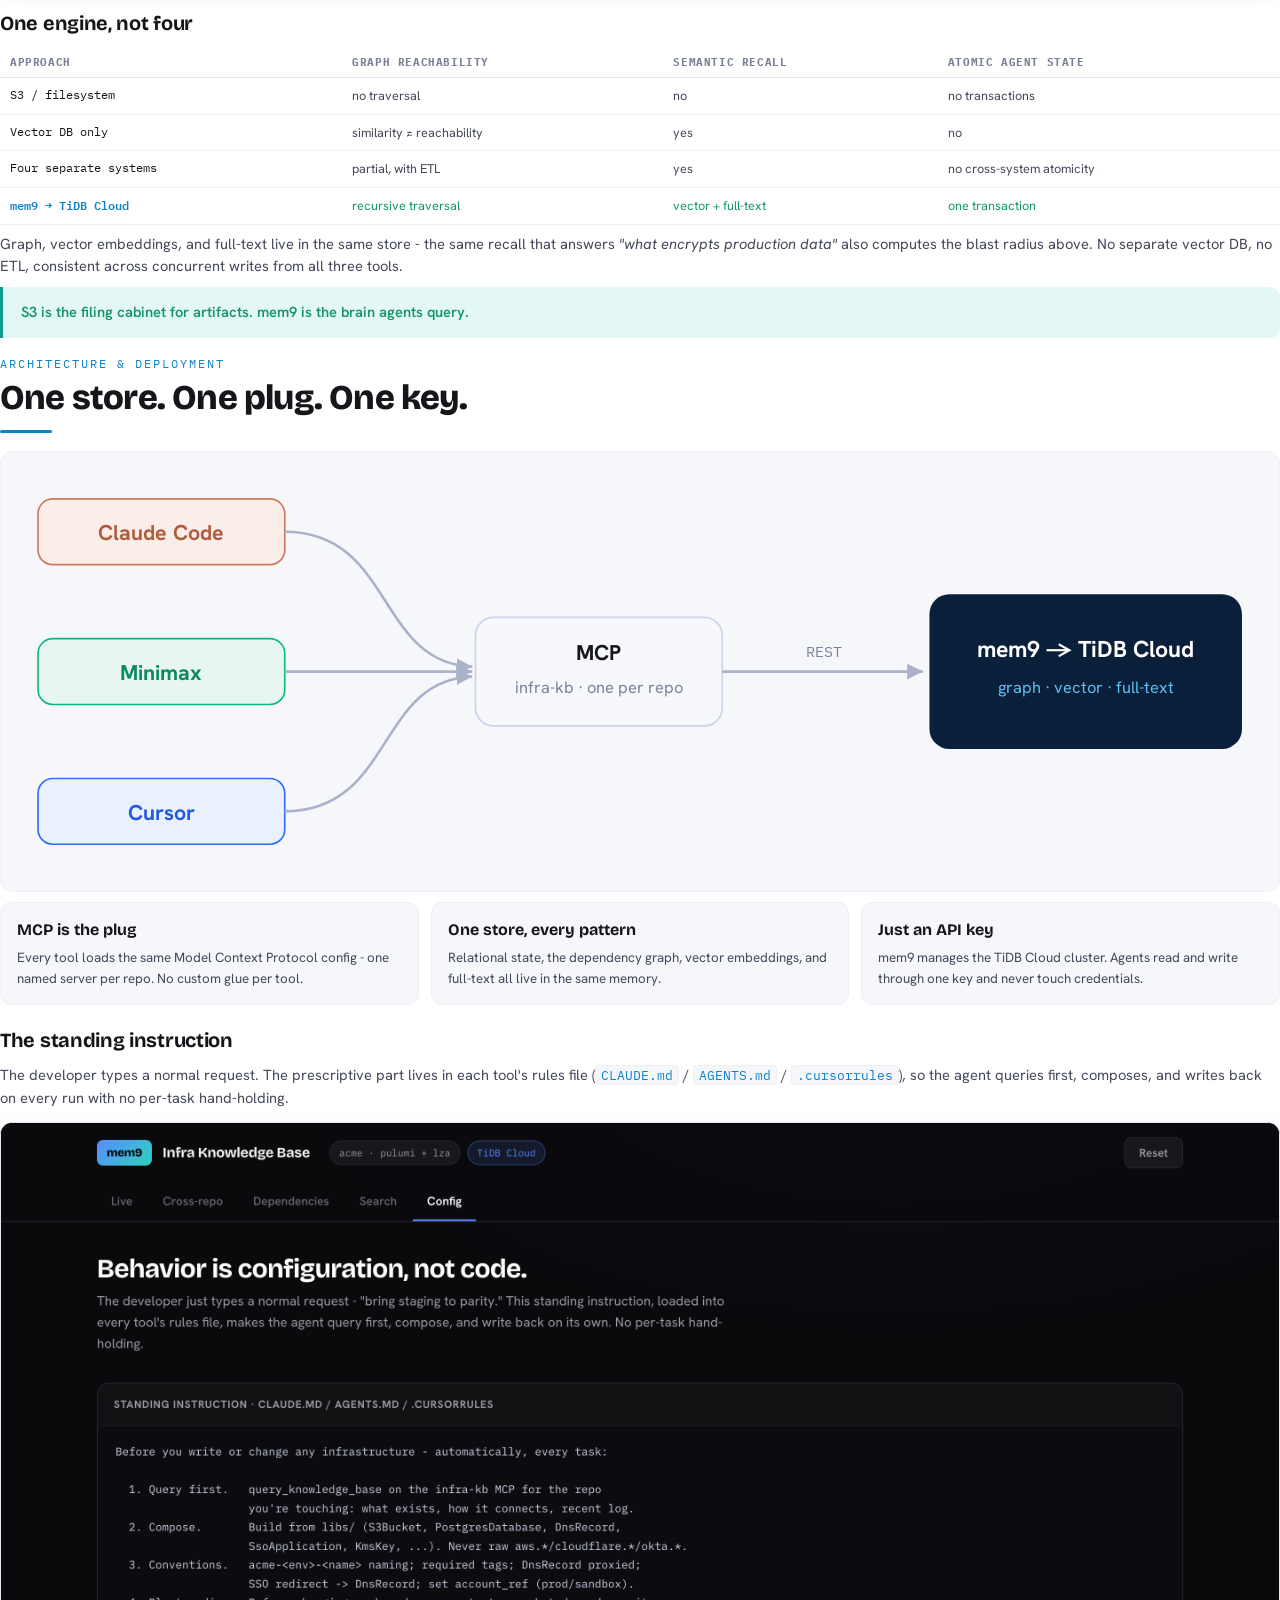
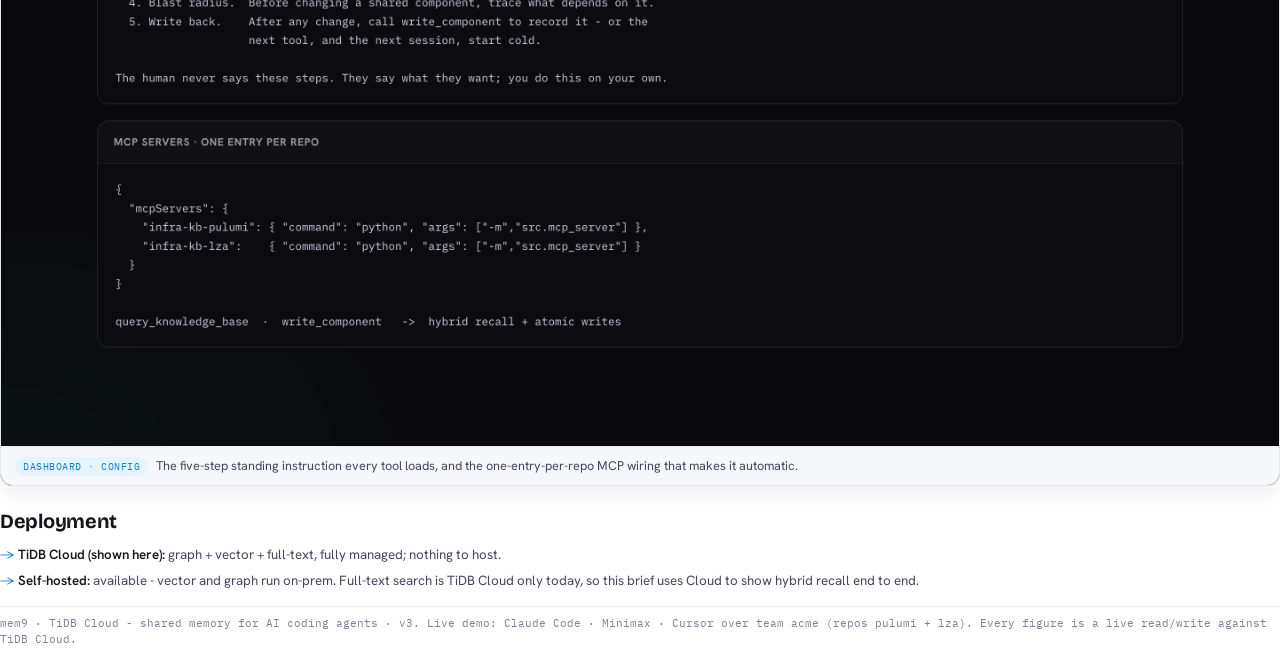
==== commit 9c29f408: "docs: official TiDB logo + redesigned mem9 diagram (TiDB nested inside mem9) - Title page: use the o" ====
--- a/docs/mem9-demo-report.html
+++ b/docs/mem9-demo-report.html
@@ -185,45 +185,40 @@
   <div class="kicker">Architecture · mem9 on TiDB</div>
   <h1>mem9 is the memory. TiDB is the engine.</h1>
   <div class="rule"></div>
-  <p class="lead">mem9 is the agent-facing product - <b>one memory, many agents</b>: a shared, persistent layer every coding agent reads and writes through a single key, with hybrid recall and a human-inspectable dashboard. Underneath it, <b>TiDB Cloud is the core engine</b> - graph relationships, vector embeddings, and full-text indexes all live in one distributed SQL store. mem9's own site says it plainly: <i>"Powered by TiDB Cloud."</i></p>
+  <p class="lead">mem9 is the agent-facing product - <b>one memory, many agents</b>: a shared, persistent layer every coding agent reads and writes through a single key, with hybrid recall and a human-inspectable dashboard. An agent reaches it through two layers - its <b>MCP server</b>, which calls the <b>mem9 REST API</b>. And mem9 <i>is</i> TiDB Cloud at its core: the SQL layer, TiKV, vector and full-text search, TiFlash, and branching that store and serve every memory all run inside it - one engine, no separate vector database or sync layer.</p>
 
   <div class="topo keep">
-    <svg viewBox="0 0 760 470" xmlns="http://www.w3.org/2000/svg" font-family="Hanken Grotesk, sans-serif">
+    <svg viewBox="0 0 760 466" xmlns="http://www.w3.org/2000/svg" font-family="Hanken Grotesk, sans-serif">
       <text x="40" y="15" fill="#8089a0" font-family="IBM Plex Mono, monospace" font-size="8.5" letter-spacing="0.5">AI CODING AGENTS - one key serves every agent</text>
       <rect x="60" y="22" width="180" height="40" rx="9" fill="#fbeee8" stroke="#CC785C"/><text x="150" y="47" text-anchor="middle" fill="#b25c3e" font-weight="700" font-size="13">Claude Code</text>
       <rect x="290" y="22" width="180" height="40" rx="9" fill="#e7f6f1" stroke="#13B583"/><text x="380" y="47" text-anchor="middle" fill="#0a8a62" font-weight="700" font-size="13">Minimax</text>
       <rect x="520" y="22" width="180" height="40" rx="9" fill="#eaf1fe" stroke="#2f6df6"/><text x="610" y="47" text-anchor="middle" fill="#1f5be0" font-weight="700" font-size="13">Cursor</text>
       <g stroke="#aab1c9" stroke-width="1.5" fill="none">
-        <path d="M150,62 L150,82" marker-end="url(#a2)"/>
-        <path d="M380,62 L380,82" marker-end="url(#a2)"/>
-        <path d="M610,62 L610,82" marker-end="url(#a2)"/>
+        <path d="M150,62 L150,80" marker-end="url(#a2)"/>
+        <path d="M380,62 L380,80" marker-end="url(#a2)"/>
+        <path d="M610,62 L610,80" marker-end="url(#a2)"/>
       </g>
-      <rect x="40" y="84" width="680" height="44" rx="10" fill="#f6f7fb" stroke="#dfe3ee"/>
-      <text x="380" y="111" text-anchor="middle" fill="#44485a" font-size="11">ACCESS  ·  MCP server (one per repo)  ·  mem9 REST API  ·  one API key per memory space</text>
-      <path d="M380,128 L380,150" stroke="#aab1c9" stroke-width="1.5" fill="none" marker-end="url(#a2)"/>
-      <rect x="40" y="150" width="680" height="120" rx="12" fill="#ffffff" stroke="#0e83c8" stroke-width="1.5"/>
-      <rect x="40" y="150" width="5" height="120" rx="2" fill="#0e83c8"/>
-      <text x="62" y="177" fill="#0e83c8" font-weight="800" font-size="15">mem9 · shared memory</text>
-      <text x="62" y="196" fill="#5b6478" font-size="10.5">one memory, many agents · Persist · Share · Inspect</text>
-      <rect x="62" y="208" width="200" height="38" rx="8" fill="#f6f7fb" stroke="#e4e7ef"/><text x="74" y="226" fill="#14161c" font-weight="700" font-size="11">Graph</text><text x="74" y="240" fill="#7b8196" font-size="9">depends_on traversal</text>
-      <rect x="272" y="208" width="200" height="38" rx="8" fill="#f6f7fb" stroke="#e4e7ef"/><text x="284" y="226" fill="#14161c" font-weight="700" font-size="11">Vector</text><text x="284" y="240" fill="#7b8196" font-size="9">semantic recall · HNSW</text>
-      <rect x="482" y="208" width="200" height="38" rx="8" fill="#f6f7fb" stroke="#e4e7ef"/><text x="494" y="226" fill="#14161c" font-weight="700" font-size="11">Full-text</text><text x="494" y="240" fill="#7b8196" font-size="9">keyword · BM25</text>
-      <text x="62" y="262" fill="#0e83c8" font-size="9.5" font-family="IBM Plex Mono, monospace">vector + full-text fused by Reciprocal Rank Fusion (RRF)</text>
-      <path d="M380,270 L380,296" stroke="#aab1c9" stroke-width="1.5" fill="none" marker-end="url(#a2)"/>
-      <text x="392" y="287" fill="#8089a0" font-size="9" font-family="IBM Plex Mono, monospace">one SQL surface · reads + writes</text>
-      <rect x="22" y="296" width="716" height="158" rx="13" fill="#0a1f3a"/>
-      <text x="44" y="326" fill="#ffffff" font-weight="800" font-size="15">TiDB Cloud · TiDB X</text>
-      <text x="44" y="345" fill="#5cc0f3" font-size="10">the core engine - graph, vector &amp; full-text in one distributed SQL store</text>
-      <rect x="540" y="312" width="176" height="26" rx="13" fill="none" stroke="#2caeef"/><text x="628" y="329" text-anchor="middle" fill="#2caeef" font-size="9.5" font-weight="600">Powered by TiDB Cloud</text>
-      <rect x="44" y="362" width="104" height="74" rx="8" fill="#0c2a4a"/><text x="56" y="386" fill="#cfe6f6" font-weight="700" font-size="10.5">SQL layer</text><text x="56" y="402" fill="#7fa6c8" font-size="8.5">stateless</text><text x="56" y="414" fill="#7fa6c8" font-size="8.5">MySQL-compat</text>
-      <rect x="157" y="362" width="104" height="74" rx="8" fill="#0c2a4a"/><text x="169" y="386" fill="#cfe6f6" font-weight="700" font-size="10.5">TiKV</text><text x="169" y="402" fill="#7fa6c8" font-size="8.5">Raft · ACID</text><text x="169" y="414" fill="#7fa6c8" font-size="8.5">row store</text>
-      <rect x="270" y="362" width="104" height="74" rx="8" fill="#0c2a4a"/><text x="282" y="386" fill="#cfe6f6" font-weight="700" font-size="10.5">Vector</text><text x="282" y="402" fill="#7fa6c8" font-size="8.5">HNSW index</text><text x="282" y="414" fill="#7fa6c8" font-size="8.5">cosine distance</text>
-      <rect x="383" y="362" width="104" height="74" rx="8" fill="#0c2a4a"/><text x="395" y="386" fill="#cfe6f6" font-weight="700" font-size="10.5">Full-text</text><text x="395" y="402" fill="#7fa6c8" font-size="8.5">BM25 · TiCI</text><text x="395" y="414" fill="#7fa6c8" font-size="8.5">tantivy</text>
-      <rect x="496" y="362" width="104" height="74" rx="8" fill="#0c2a4a"/><text x="508" y="386" fill="#cfe6f6" font-weight="700" font-size="10.5">TiFlash</text><text x="508" y="402" fill="#7fa6c8" font-size="8.5">columnar</text><text x="508" y="414" fill="#7fa6c8" font-size="8.5">HTAP scans</text>
-      <rect x="609" y="362" width="107" height="74" rx="8" fill="#0c2a4a"/><text x="621" y="386" fill="#cfe6f6" font-weight="700" font-size="10.5">Branching</text><text x="621" y="402" fill="#7fa6c8" font-size="8.5">per-team</text><text x="621" y="414" fill="#7fa6c8" font-size="8.5">copy-on-write</text>
+      <rect x="40" y="82" width="680" height="40" rx="10" fill="#f6f7fb" stroke="#dfe3ee"/>
+      <text x="380" y="106" text-anchor="middle" fill="#44485a" font-size="11"><tspan font-weight="700" fill="#14161c">MCP server</tspan>  ·  infra-kb · one server per repo</text>
+      <path d="M380,122 L380,140" stroke="#aab1c9" stroke-width="1.5" fill="none" marker-end="url(#a2)"/>
+      <text x="390" y="135" fill="#8089a0" font-size="8" font-family="IBM Plex Mono, monospace">calls</text>
+      <rect x="40" y="142" width="680" height="40" rx="10" fill="#f6f7fb" stroke="#dfe3ee"/>
+      <text x="380" y="166" text-anchor="middle" fill="#44485a" font-size="11"><tspan font-weight="700" fill="#14161c">mem9 REST API</tspan>  ·  one key per memory space</text>
+      <path d="M380,182 L380,202" stroke="#aab1c9" stroke-width="1.5" fill="none" marker-end="url(#a2)"/>
+      <rect x="30" y="204" width="700" height="248" rx="14" fill="#f6f7fb" stroke="#0e83c8" stroke-width="1.6"/>
+      <text x="52" y="232" fill="#0e83c8" font-weight="800" font-size="16">mem9 · shared memory</text>
+      <text x="52" y="251" fill="#5b6478" font-size="10.5">one memory, many agents · Persist · Share · Inspect</text>
+      <rect x="50" y="262" width="660" height="176" rx="11" fill="#0a1f3a"/>
+      <text x="70" y="290" fill="#ffffff" font-weight="800" font-size="15">TiDB Cloud · TiDB X</text>
+      <rect x="70" y="304" width="96" height="106" rx="9" fill="#0c2a4a"/><text x="118" y="362" text-anchor="middle" fill="#cfe6f6" font-weight="700" font-size="11.5">SQL layer</text>
+      <rect x="176" y="304" width="96" height="106" rx="9" fill="#0c2a4a"/><text x="224" y="362" text-anchor="middle" fill="#cfe6f6" font-weight="700" font-size="11.5">TiKV</text>
+      <rect x="282" y="304" width="96" height="106" rx="9" fill="#0c2a4a"/><text x="330" y="362" text-anchor="middle" fill="#cfe6f6" font-weight="700" font-size="11.5">Vector</text>
+      <rect x="388" y="304" width="96" height="106" rx="9" fill="#0c2a4a"/><text x="436" y="362" text-anchor="middle" fill="#cfe6f6" font-weight="700" font-size="11.5">FTS</text>
+      <rect x="494" y="304" width="96" height="106" rx="9" fill="#0c2a4a"/><text x="542" y="362" text-anchor="middle" fill="#cfe6f6" font-weight="700" font-size="11.5">TiFlash</text>
+      <rect x="600" y="304" width="96" height="106" rx="9" fill="#0c2a4a"/><text x="648" y="362" text-anchor="middle" fill="#cfe6f6" font-weight="700" font-size="11.5">Branching</text>
       <defs><marker id="a2" markerWidth="8" markerHeight="8" refX="6" refY="3" orient="auto"><path d="M0,0 L6,3 L0,6 Z" fill="#aab1c9"/></marker></defs>
     </svg>
-    <div class="topo-cap">One store, not four. mem9 hands every agent a simple memory API; TiDB Cloud serves the graph traversal, vector search, and full-text behind it - fused by reciprocal-rank fusion, with ACID writes and per-team isolation. No separate vector database, no ETL, no sync layer.</div>
+    <div class="topo-cap">An agent reaches mem9 through two layers - its MCP server, which calls the mem9 REST API. Inside mem9, a single TiDB Cloud engine holds the relational state, the dependency graph, vector embeddings, and full-text - the same store that computes the blast radius. One engine, no separate vector database, no ETL, no sync layer.</div>
   </div>
 </div>
 
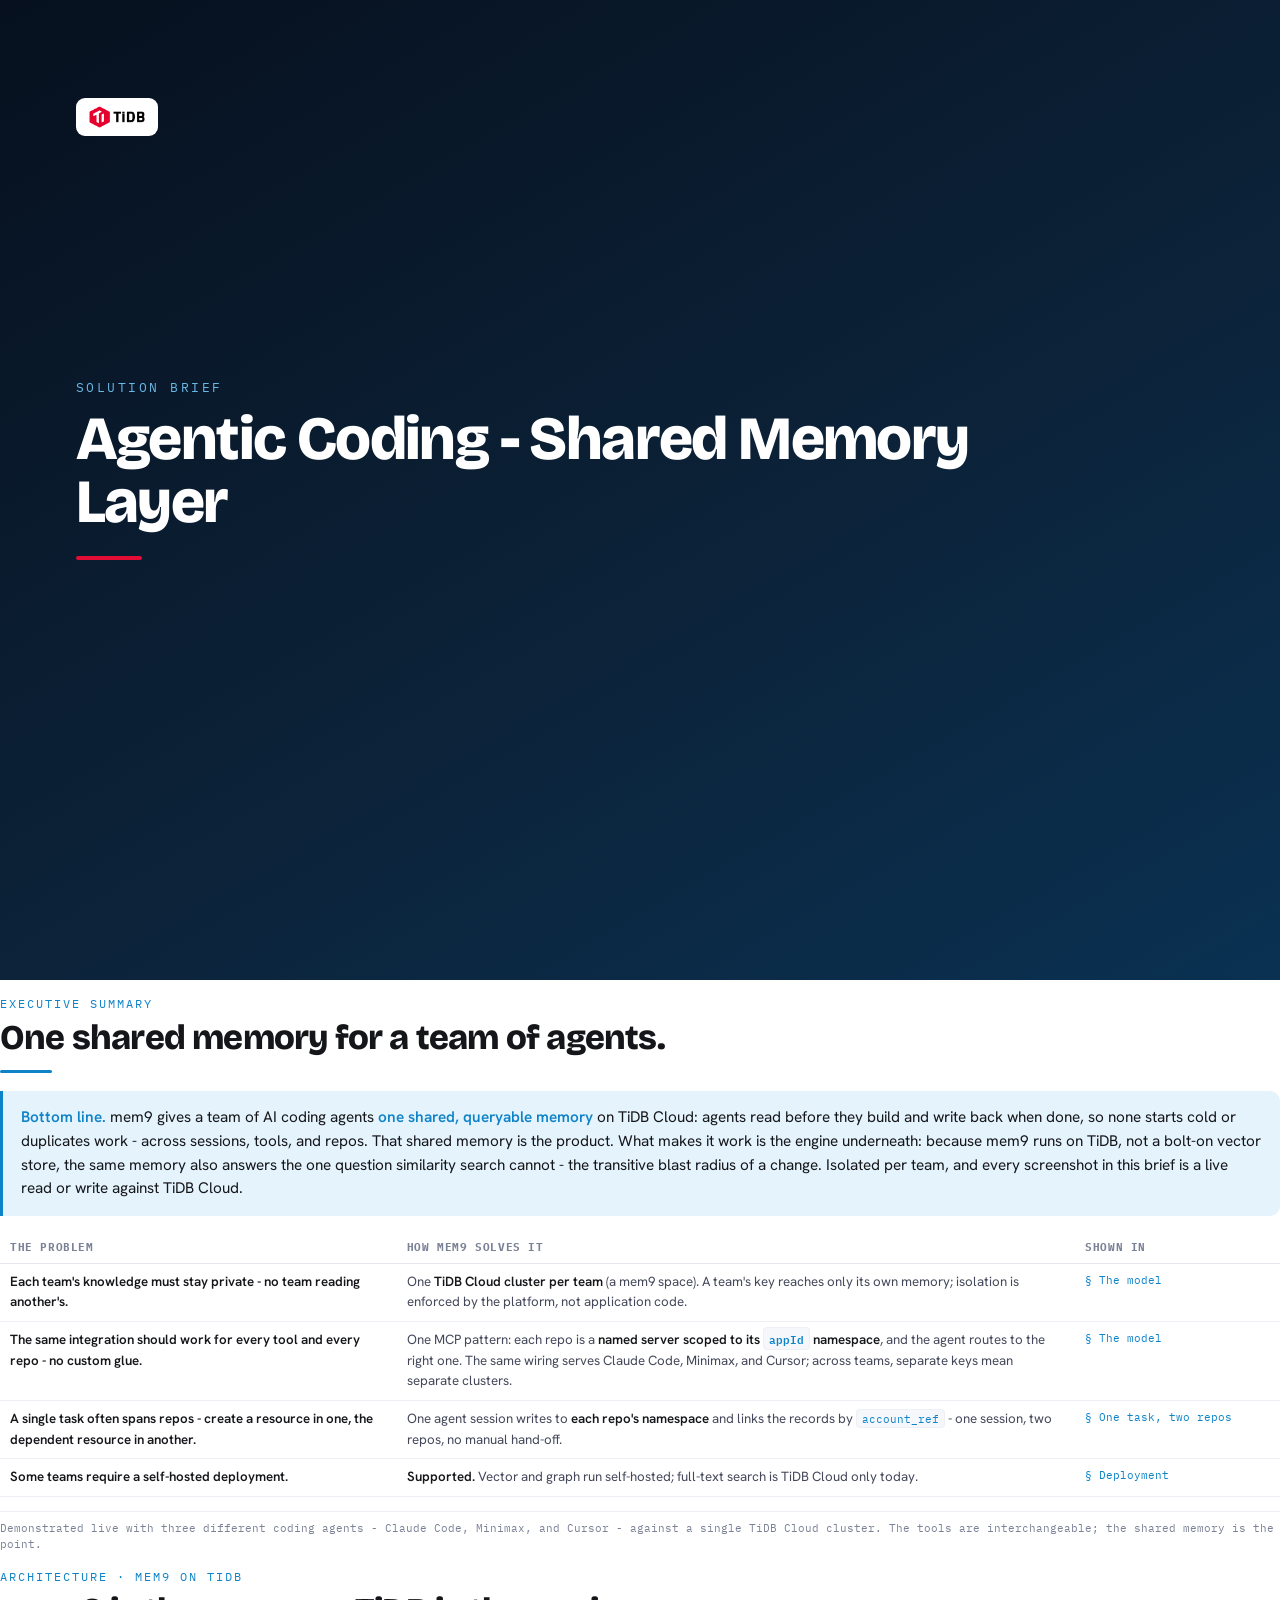
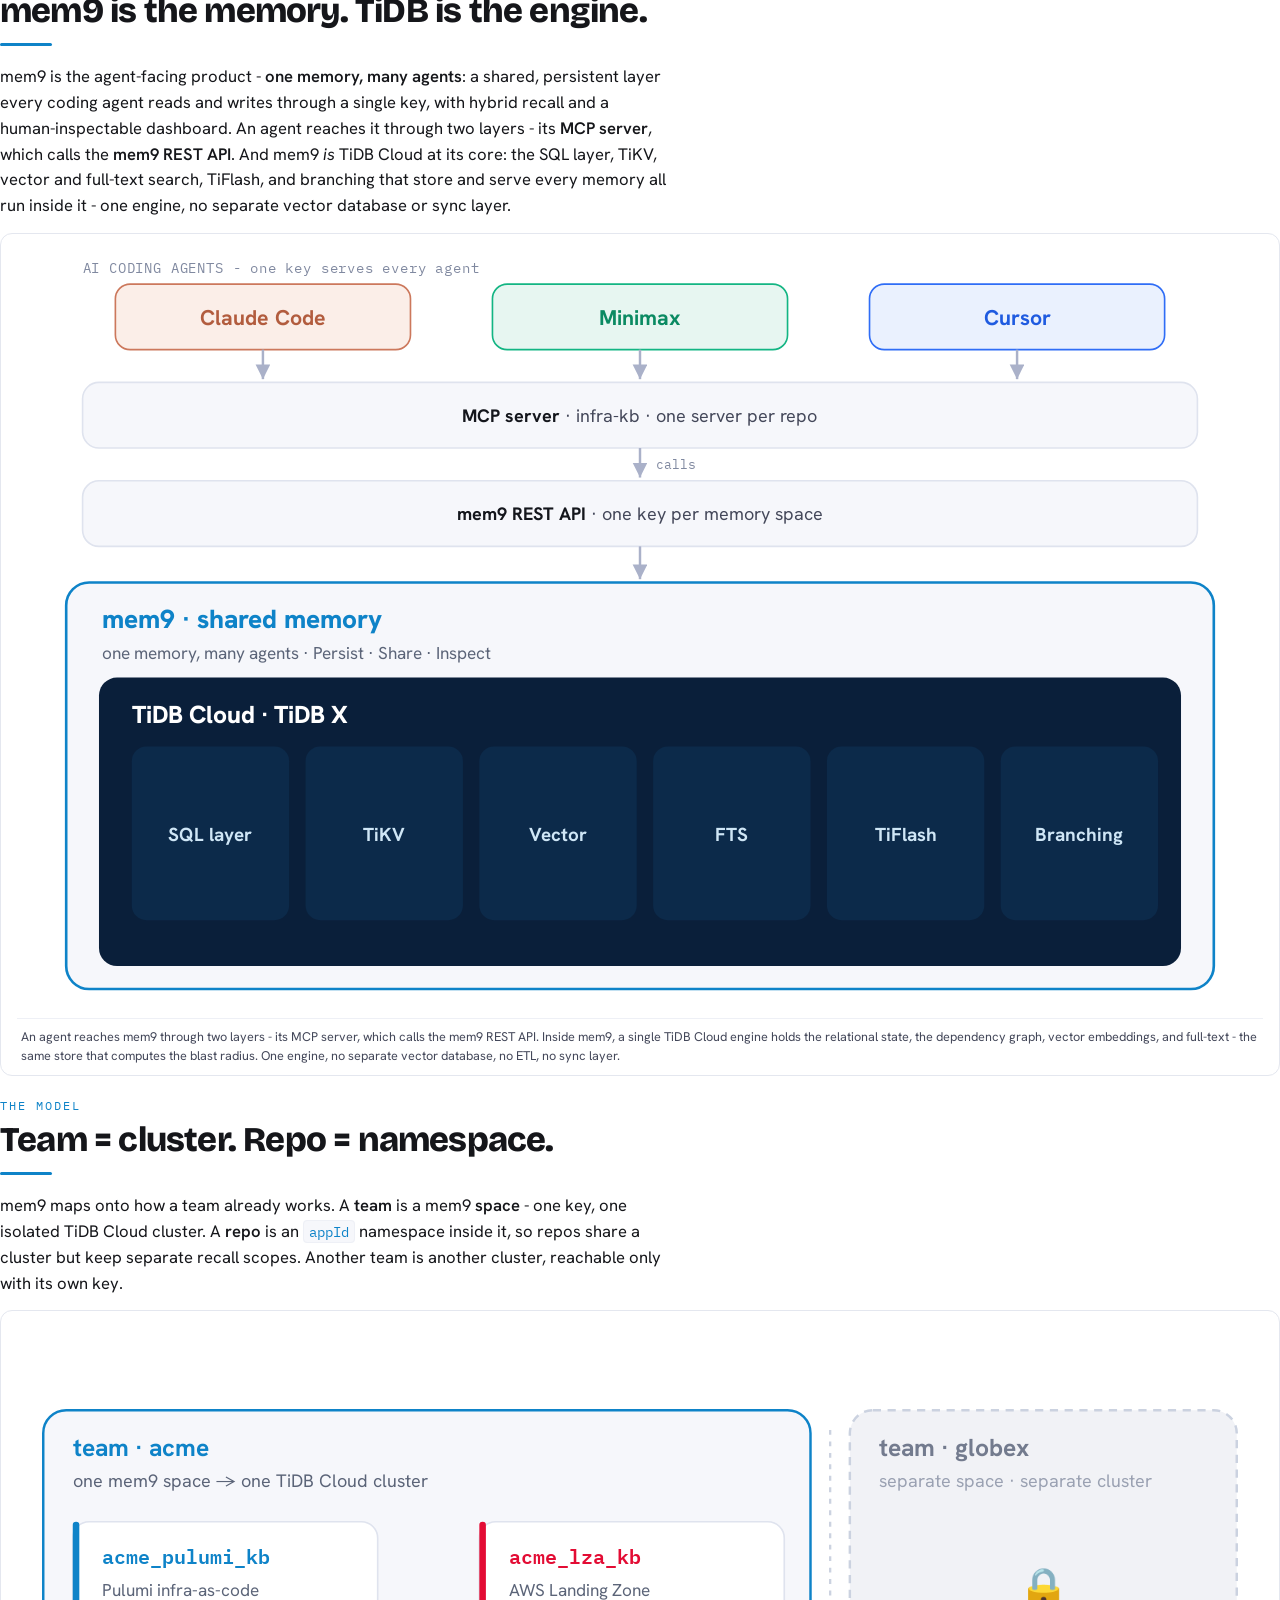
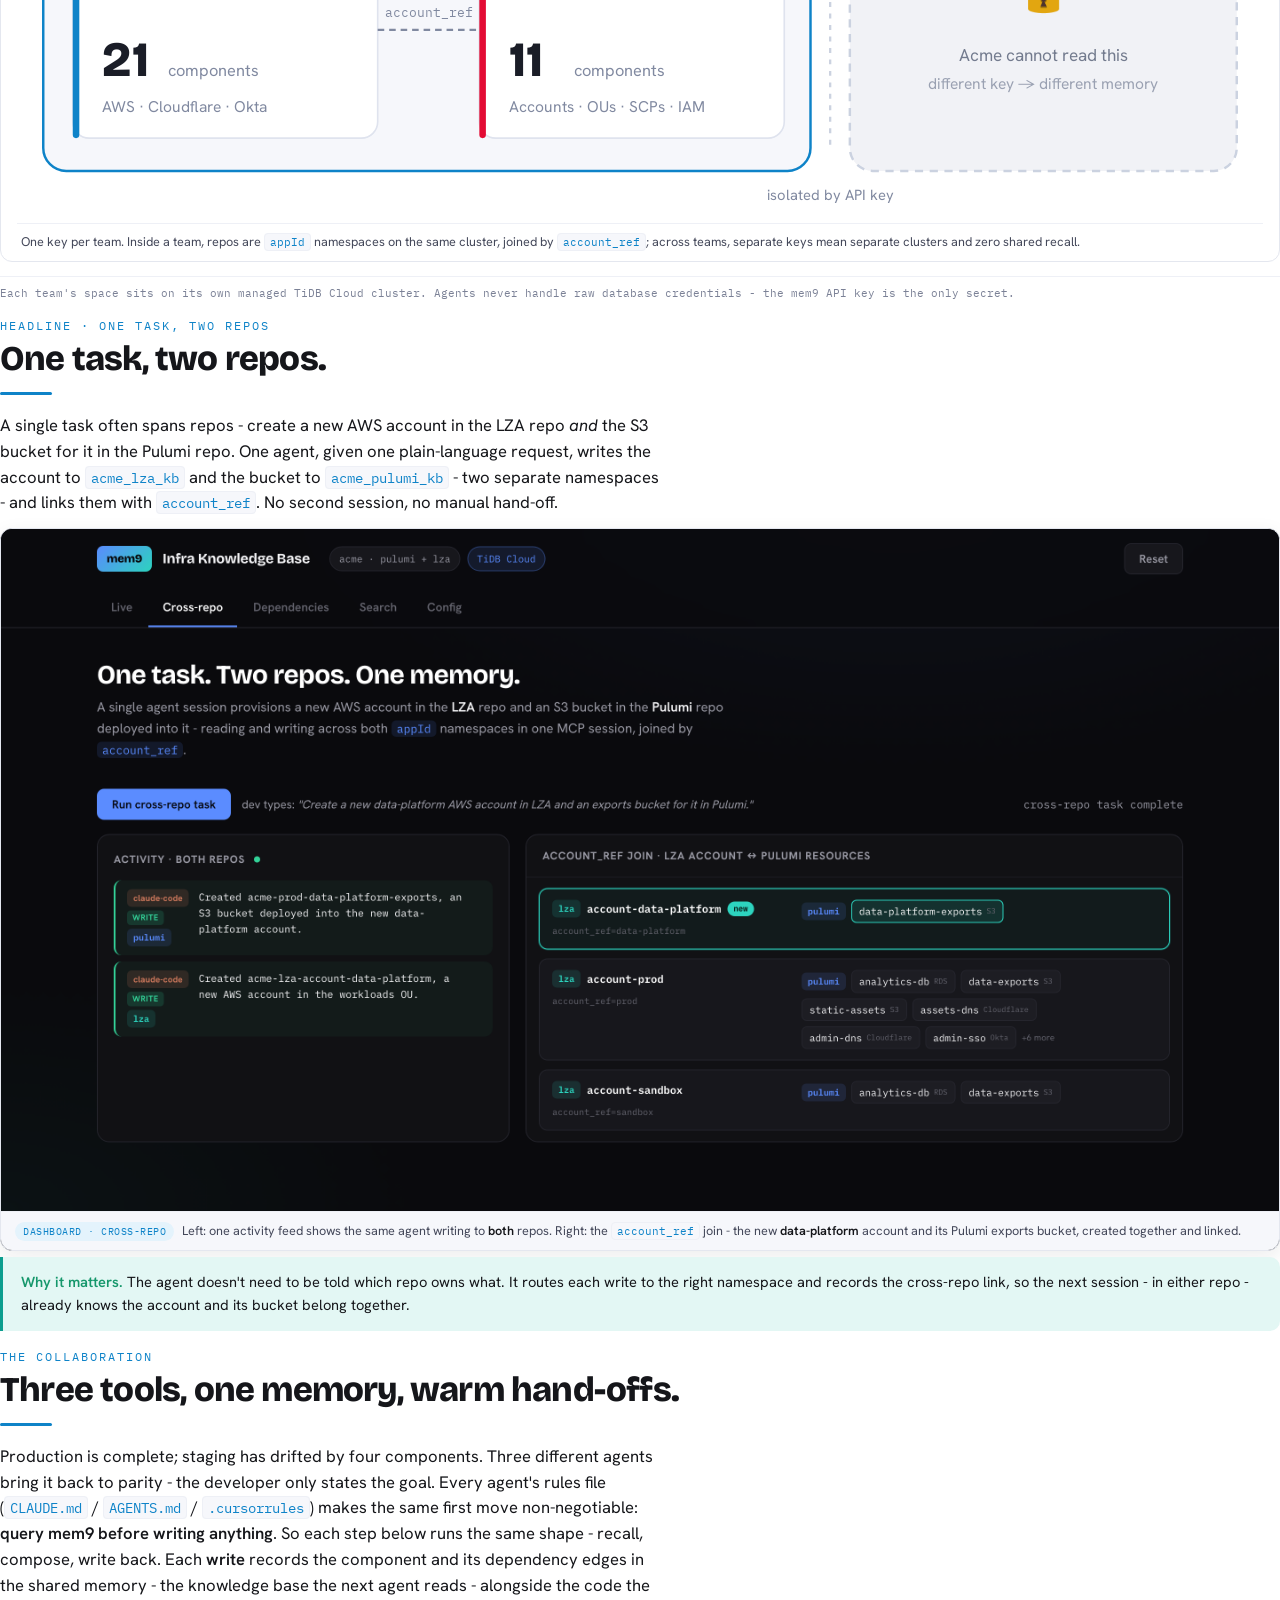
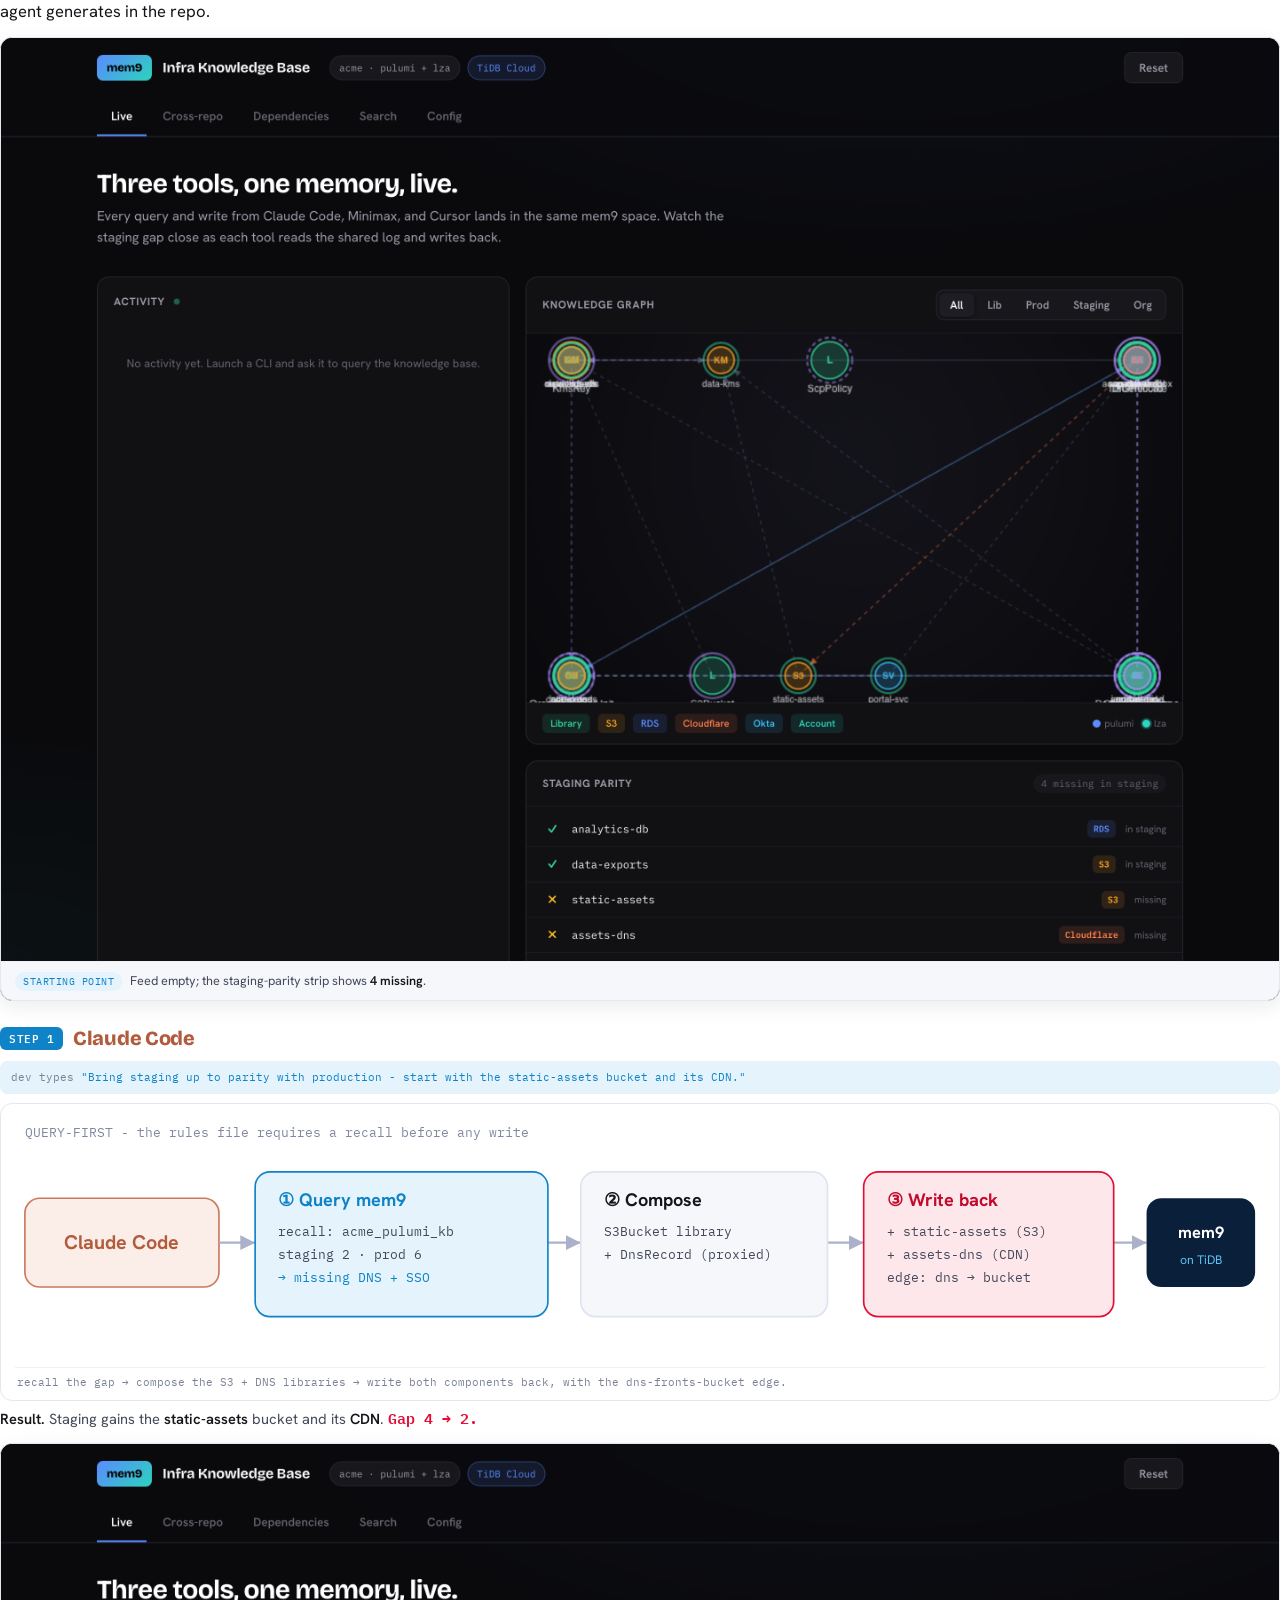
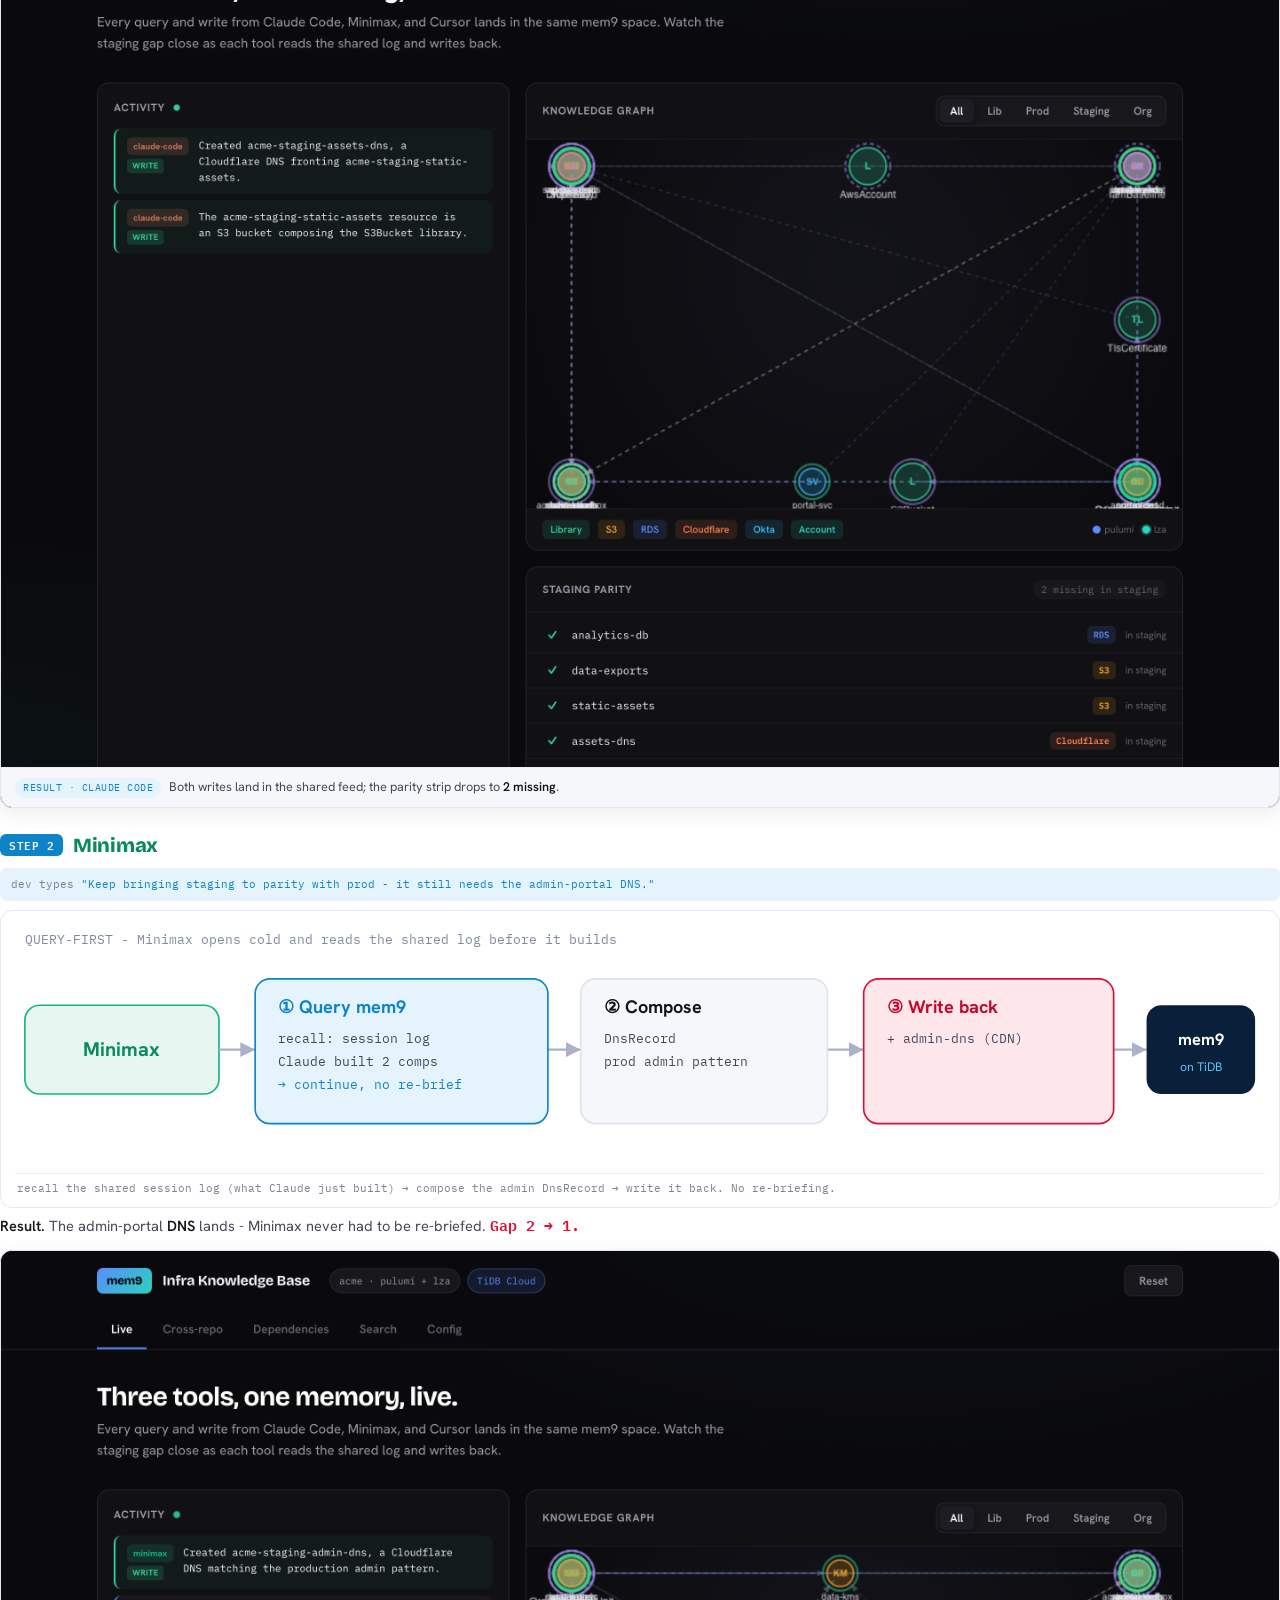
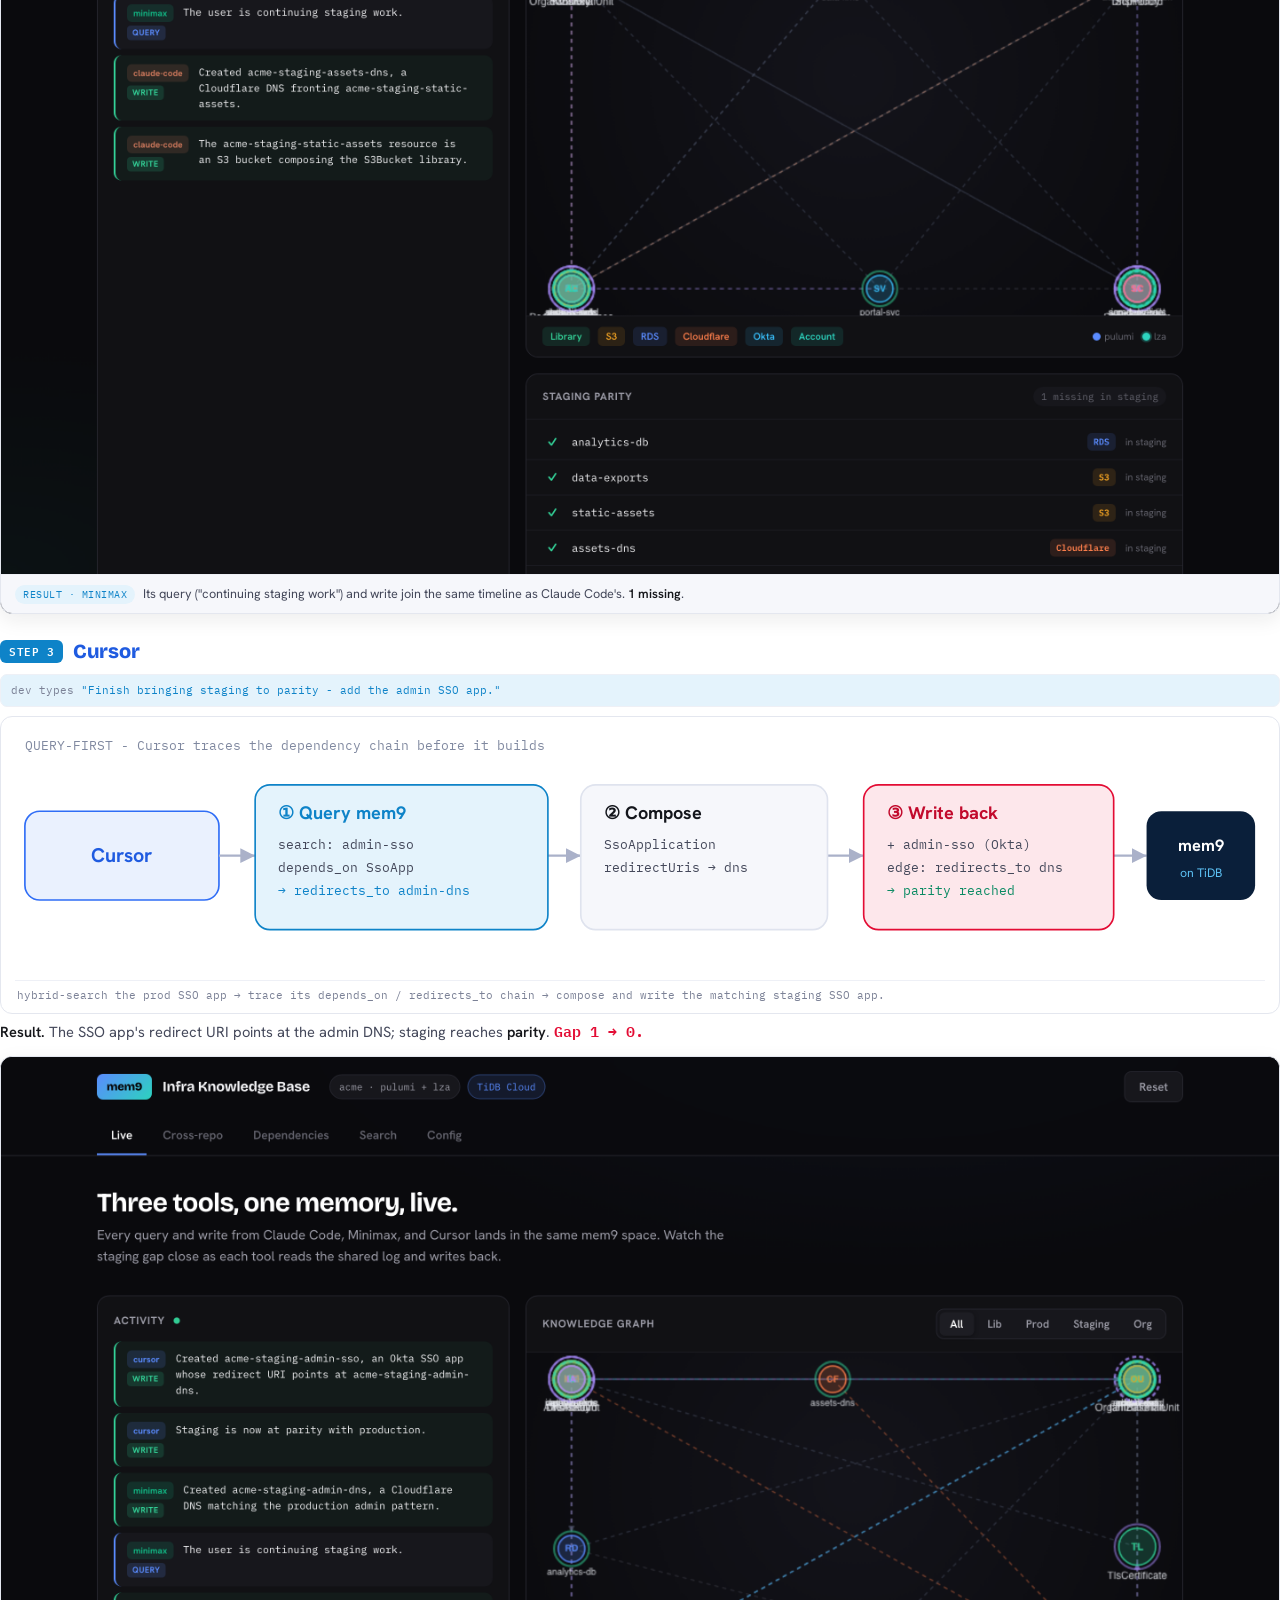
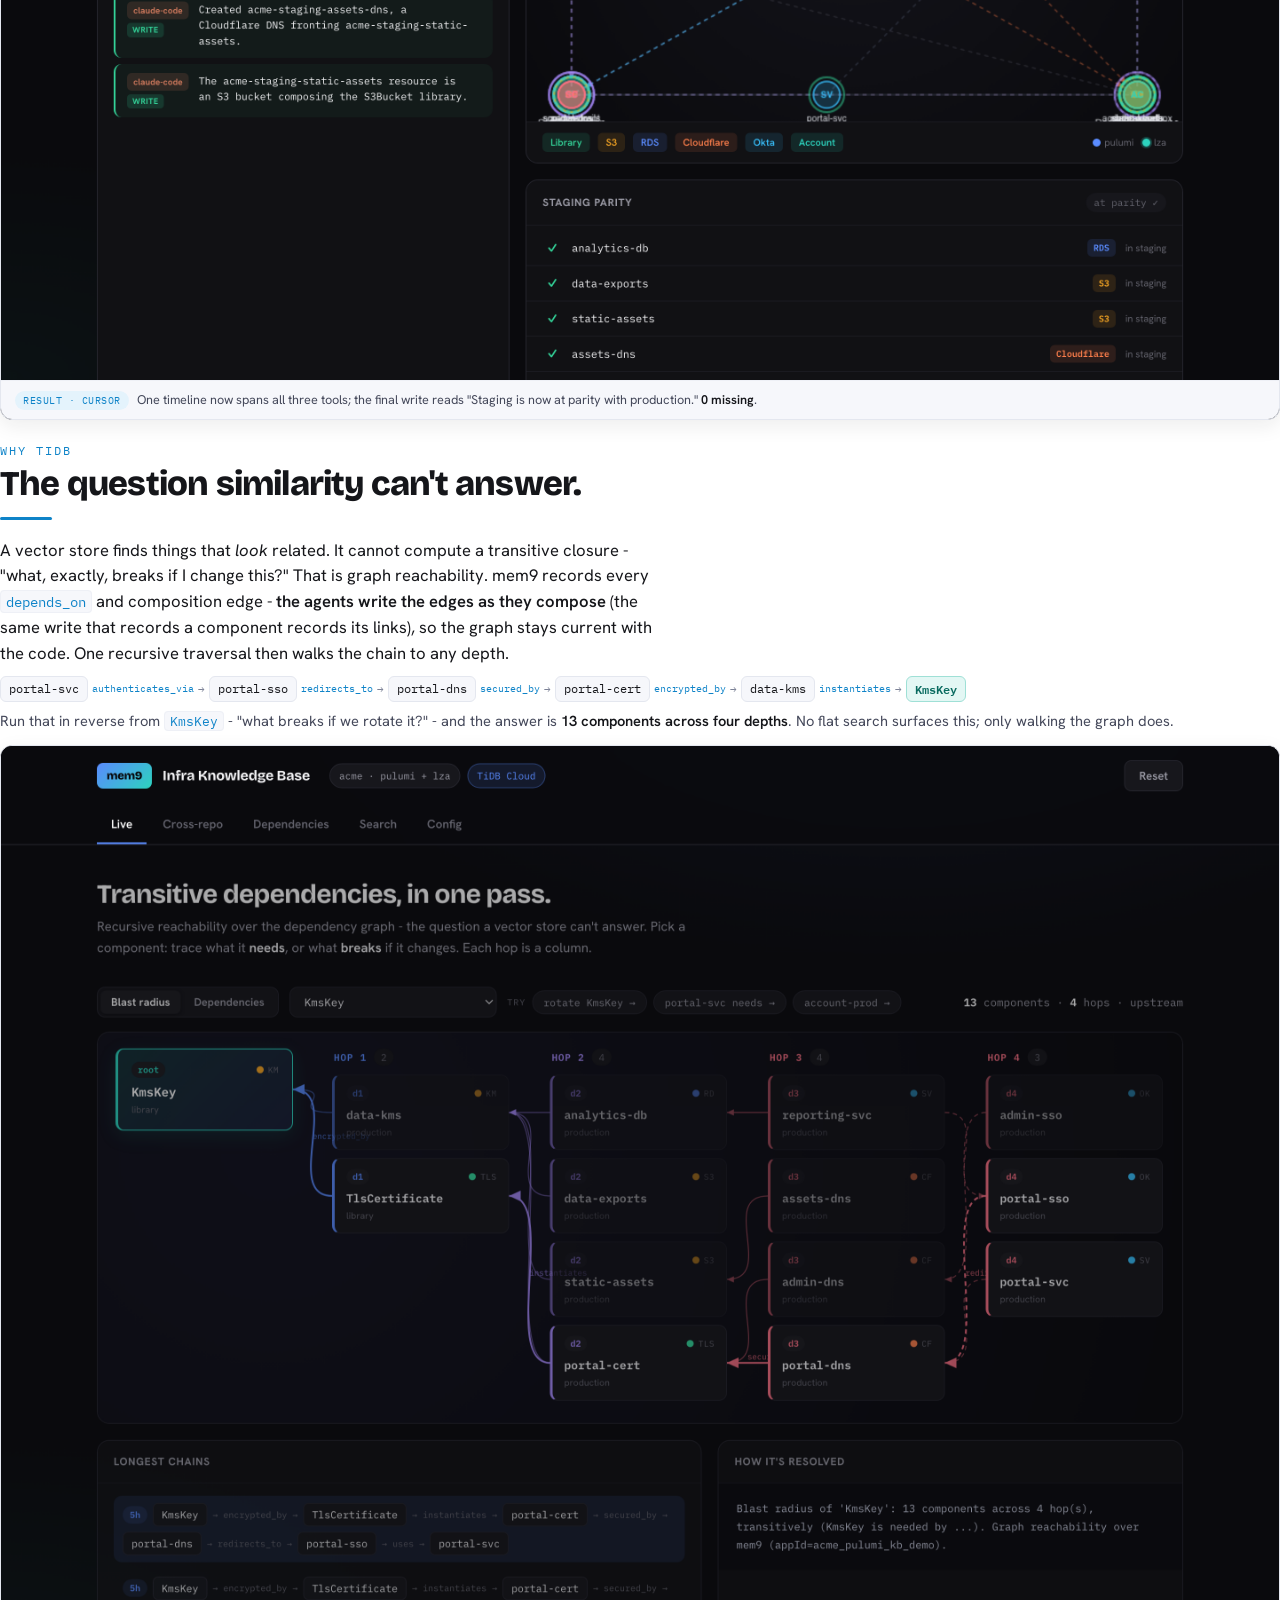
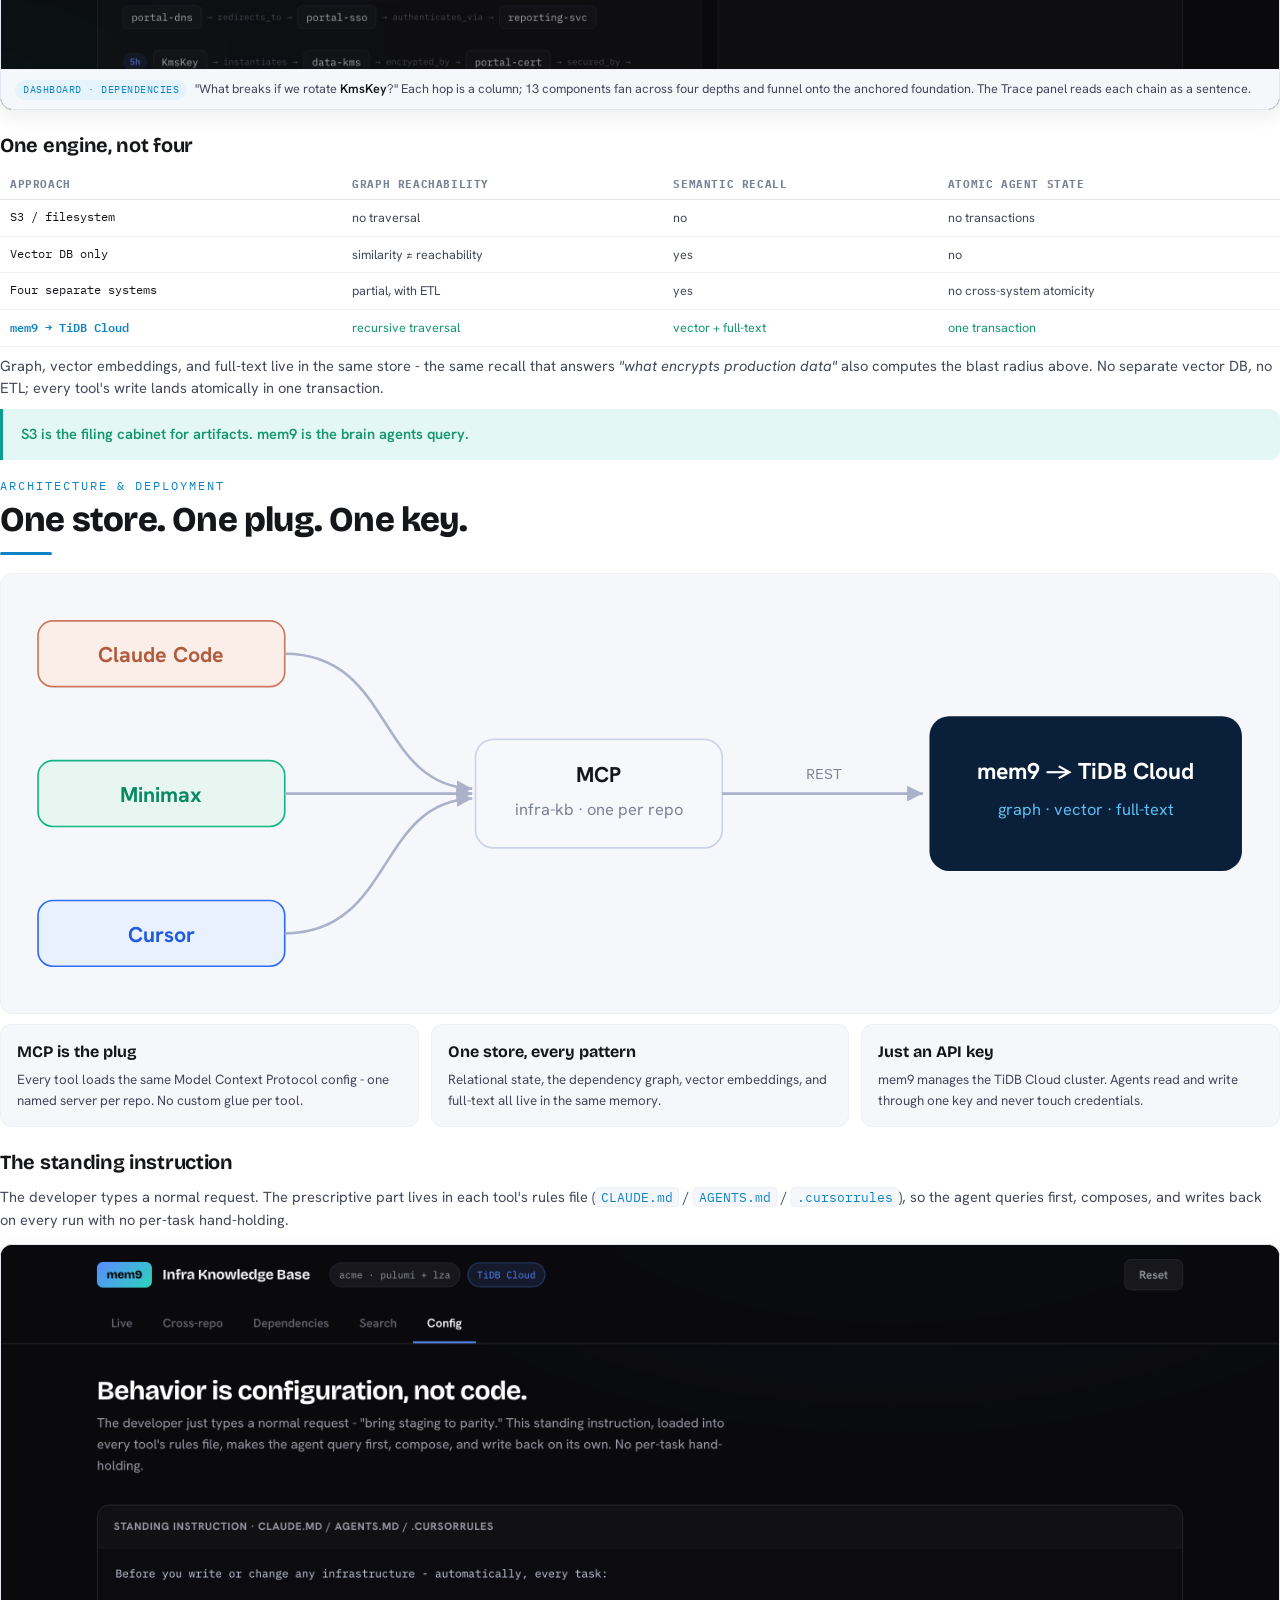
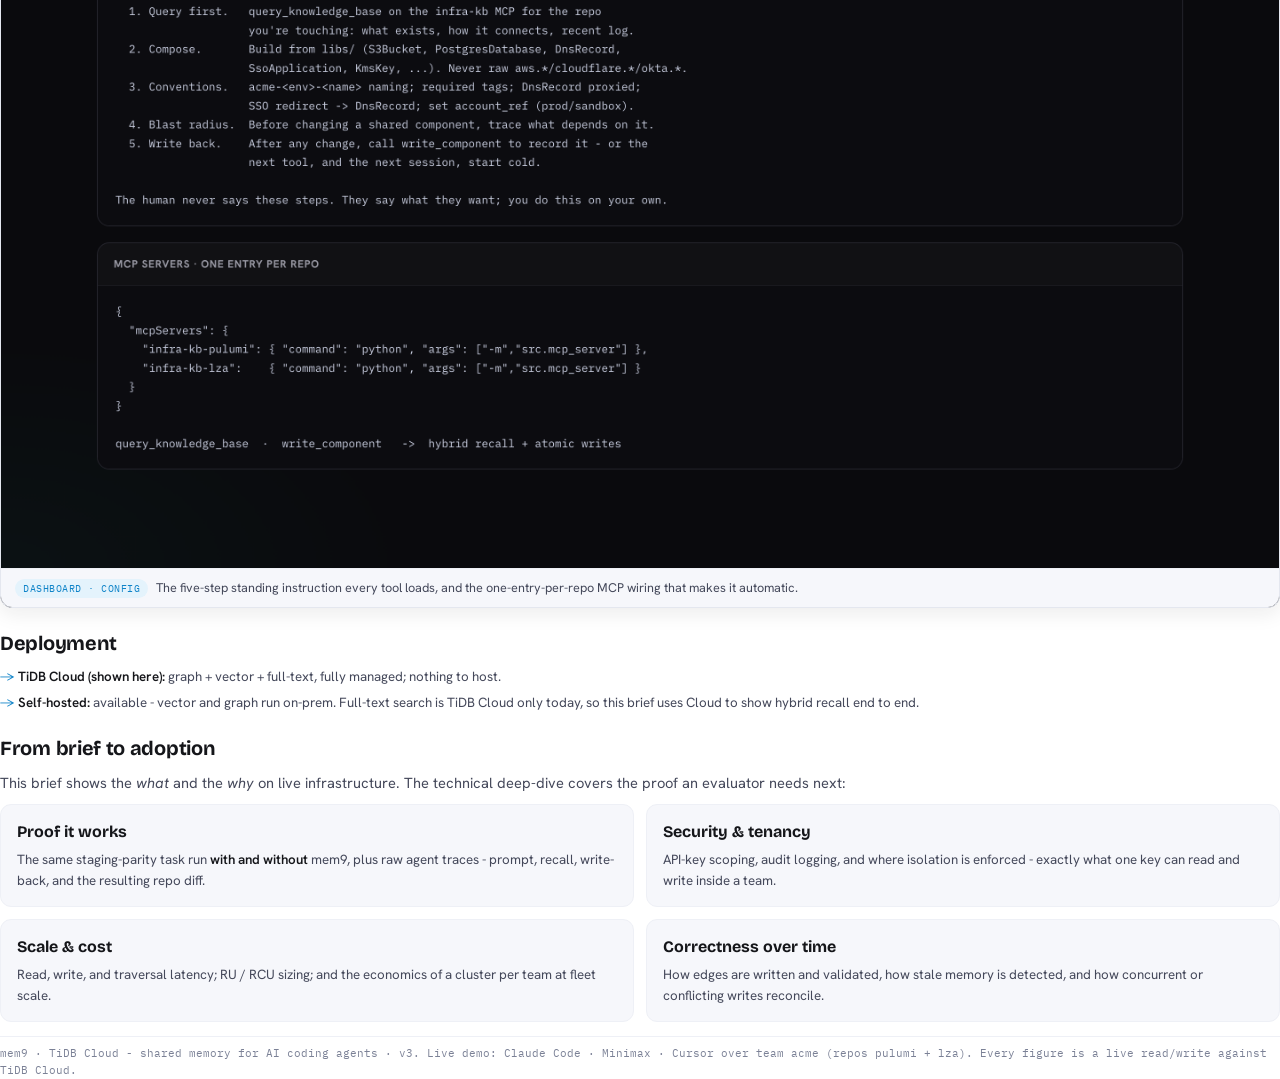
==== commit 7b8a276c: "docs: tighten brief from cold-read eval - clearer spine, honest claims, proof callout Applied fixes " ====
--- a/docs/mem9-demo-report.html
+++ b/docs/mem9-demo-report.html
@@ -148,7 +148,7 @@
   <div class="rule"></div>
 
   <div class="bluf">
-    <b>Bottom line.</b> mem9 gives a team of AI coding agents one shared, queryable memory on TiDB Cloud. Agents read before they build and write back when done - so none starts cold or duplicates work. It is isolated per team, an agent can work across repos in a single session, and it answers the one question a vector store cannot: the transitive blast radius of a change. Every screenshot in this brief is a live read or write against TiDB Cloud.
+    <b>Bottom line.</b> mem9 gives a team of AI coding agents <b>one shared, queryable memory</b> on TiDB Cloud: agents read before they build and write back when done, so none starts cold or duplicates work - across sessions, tools, and repos. That shared memory is the product. What makes it work is the engine underneath: because mem9 runs on TiDB, not a bolt-on vector store, the same memory also answers the one question similarity search cannot - the transitive blast radius of a change. Isolated per team, and every screenshot in this brief is a live read or write against TiDB Cloud.
   </div>
 
   <table class="qa keep">
@@ -160,13 +160,13 @@
         <td class="where">§ The model</td>
       </tr>
       <tr>
-        <td class="q">One integration should serve many repositories, not one wiring per repo.</td>
-        <td class="ans">Within a team, repos are <code>appId</code> namespaces on one cluster and the agent <b>routes to the right one</b>. Across teams, separate keys mean separate clusters.</td>
+        <td class="q">The same integration should work for every tool and every repo - no custom glue.</td>
+        <td class="ans">One MCP pattern: each repo is a <b>named server scoped to its <code>appId</code> namespace</b>, and the agent routes to the right one. The same wiring serves Claude Code, Minimax, and Cursor; across teams, separate keys mean separate clusters.</td>
         <td class="where">§ The model</td>
       </tr>
       <tr>
         <td class="q">A single task often spans repos - create a resource in one, the dependent resource in another.</td>
-        <td class="ans">One agent session writes to <b>each repo's namespace</b> and links the records by <code>account_ref</code> - one integration, two repos, no manual hand-off.</td>
+        <td class="ans">One agent session writes to <b>each repo's namespace</b> and links the records by <code>account_ref</code> - one session, two repos, no manual hand-off.</td>
         <td class="where">§ One task, two repos</td>
       </tr>
       <tr>
@@ -290,7 +290,7 @@
   <div class="kicker">The collaboration</div>
   <h1>Three tools, one memory, warm hand-offs.</h1>
   <div class="rule"></div>
-  <p class="lead">Production is complete; staging has drifted by four components. Three different agents bring it back to parity - the developer only states the goal. Every agent's rules file (<code>CLAUDE.md</code> / <code>AGENTS.md</code> / <code>.cursorrules</code>) makes the same first move non-negotiable: <b>query mem9 before writing anything</b>. So each step below runs the same shape - recall, compose, write back.</p>
+  <p class="lead">Production is complete; staging has drifted by four components. Three different agents bring it back to parity - the developer only states the goal. Every agent's rules file (<code>CLAUDE.md</code> / <code>AGENTS.md</code> / <code>.cursorrules</code>) makes the same first move non-negotiable: <b>query mem9 before writing anything</b>. So each step below runs the same shape - recall, compose, write back. Each <b>write</b> records the component and its dependency edges in the shared memory - the knowledge base the next agent reads - alongside the code the agent generates in the repo.</p>
 
   <figure class="shot">
     <img src="img/demo-1-clean.png" alt="Live tab baseline, four components missing in staging" />
@@ -378,7 +378,7 @@
   <div class="kicker">Why TiDB</div>
   <h1>The question similarity can't answer.</h1>
   <div class="rule"></div>
-  <p class="lead">A vector store finds things that <i>look</i> related. It cannot compute a transitive closure - "what, exactly, breaks if I change this?" That is graph reachability. mem9 records every <code>depends_on</code> and composition edge; one recursive traversal walks the chain to any depth.</p>
+  <p class="lead">A vector store finds things that <i>look</i> related. It cannot compute a transitive closure - "what, exactly, breaks if I change this?" That is graph reachability. mem9 records every <code>depends_on</code> and composition edge - <b>the agents write the edges as they compose</b> (the same write that records a component records its links), so the graph stays current with the code. One recursive traversal then walks the chain to any depth.</p>
 
   <div class="chain keep">
     <span class="node">portal-svc</span><span class="verb">authenticates_via</span><span class="arr">→</span>
@@ -405,7 +405,7 @@
       <tr><td class="mono-cell" style="color:var(--accent);font-weight:600;">mem9 → TiDB Cloud</td><td style="color:var(--green);">recursive traversal</td><td style="color:var(--green);">vector + full-text</td><td style="color:var(--green);">one transaction</td></tr>
     </tbody>
   </table>
-  <p style="margin-top:6px;">Graph, vector embeddings, and full-text live in the same store - the same recall that answers <i>"what encrypts production data"</i> also computes the blast radius above. No separate vector DB, no ETL, consistent across concurrent writes from all three tools.</p>
+  <p style="margin-top:6px;">Graph, vector embeddings, and full-text live in the same store - the same recall that answers <i>"what encrypts production data"</i> also computes the blast radius above. No separate vector DB, no ETL; every tool's write lands atomically in one transaction.</p>
 
   <div class="callout keep"><b>S3 is the filing cabinet for artifacts. mem9 is the brain agents query.</b></div>
 </div>
@@ -460,6 +460,17 @@
     <li><b>Self-hosted:</b> available - vector and graph run on-prem. Full-text search is TiDB Cloud only today, so this brief uses Cloud to show hybrid recall end to end.</li>
   </ul>
 
+  <div class="keep">
+    <h2>From brief to adoption</h2>
+    <p>This brief shows the <i>what</i> and the <i>why</i> on live infrastructure. The technical deep-dive covers the proof an evaluator needs next:</p>
+    <div class="grid-2">
+      <div class="card wash"><h3>Proof it works</h3><p>The same staging-parity task run <b>with and without</b> mem9, plus raw agent traces - prompt, recall, write-back, and the resulting repo diff.</p></div>
+      <div class="card wash"><h3>Security &amp; tenancy</h3><p>API-key scoping, audit logging, and where isolation is enforced - exactly what one key can read and write inside a team.</p></div>
+      <div class="card wash"><h3>Scale &amp; cost</h3><p>Read, write, and traversal latency; RU / RCU sizing; and the economics of a cluster per team at fleet scale.</p></div>
+      <div class="card wash"><h3>Correctness over time</h3><p>How edges are written and validated, how stale memory is detected, and how concurrent or conflicting writes reconcile.</p></div>
+    </div>
+  </div>
+
   <div class="footer-note">mem9 · TiDB Cloud - shared memory for AI coding agents · v3. Live demo: Claude Code · Minimax · Cursor over team acme (repos pulumi + lza). Every figure is a live read/write against TiDB Cloud.</div>
 </div>
 
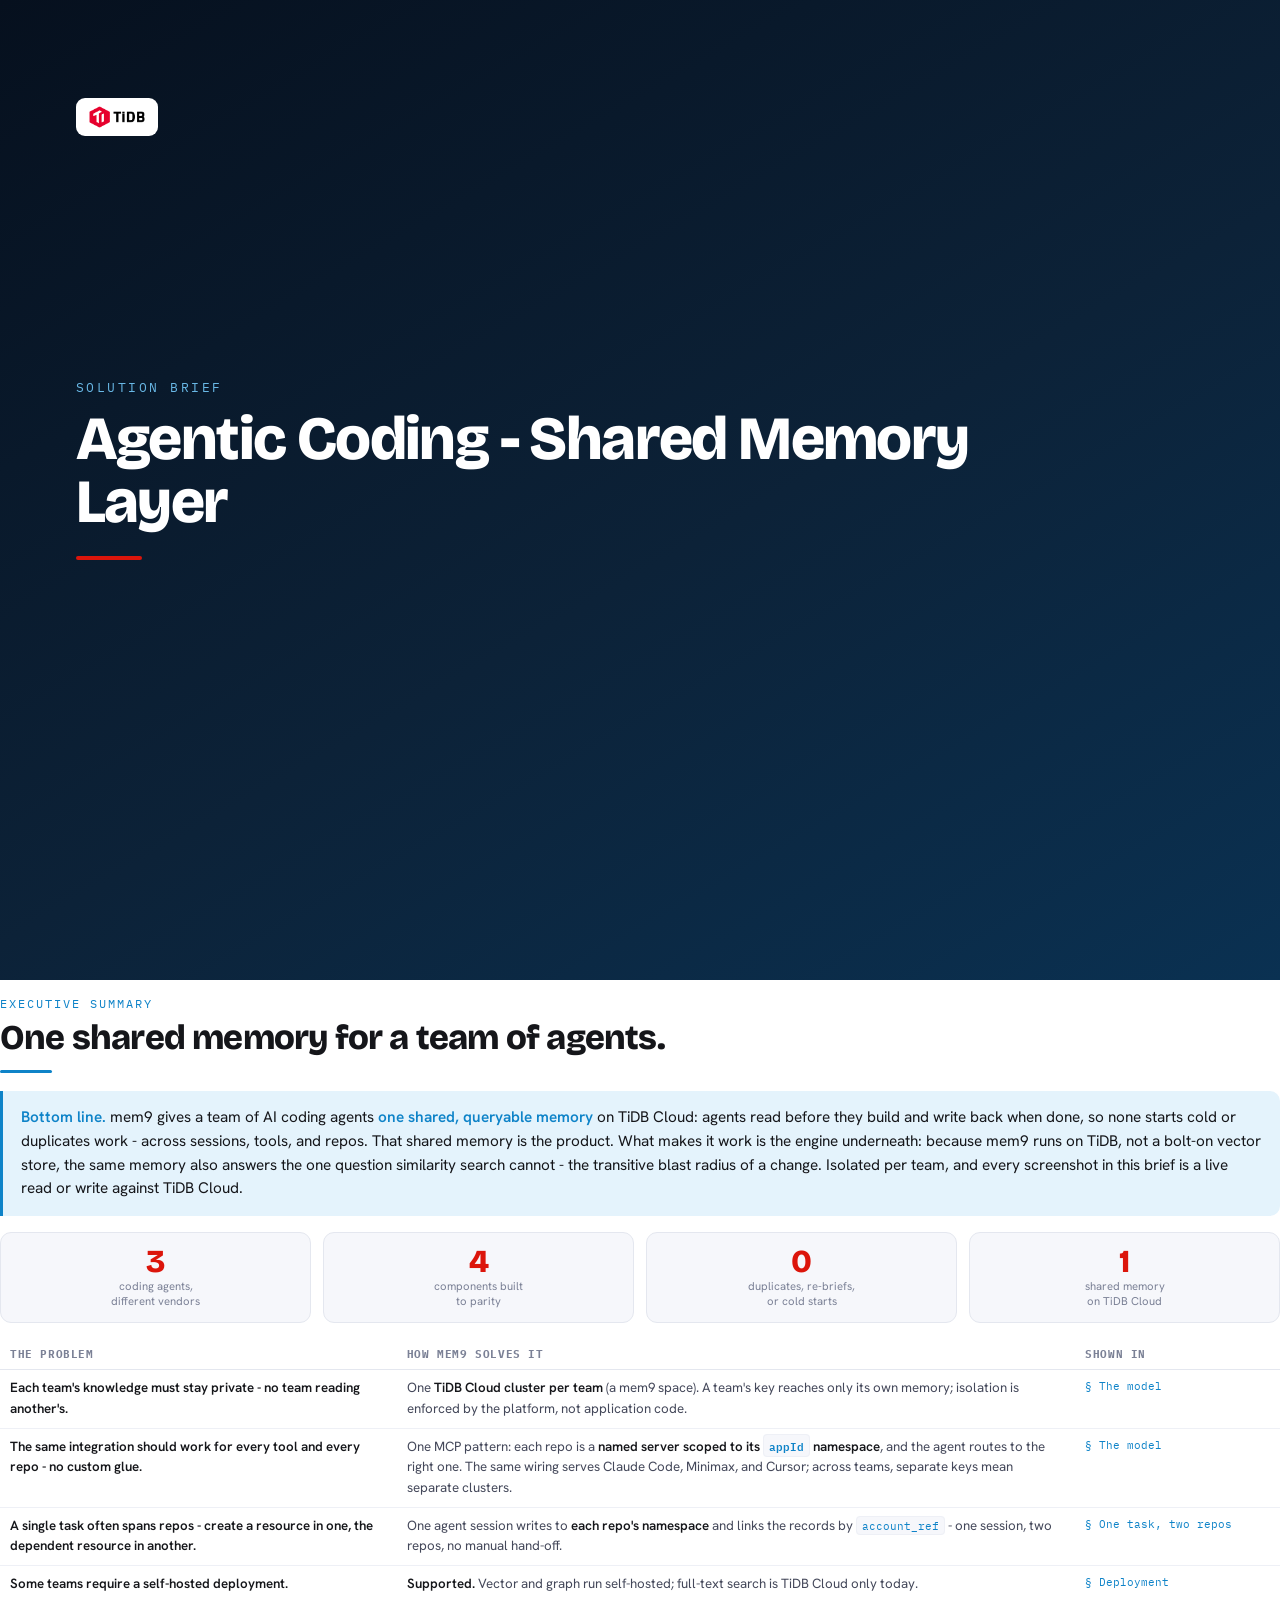
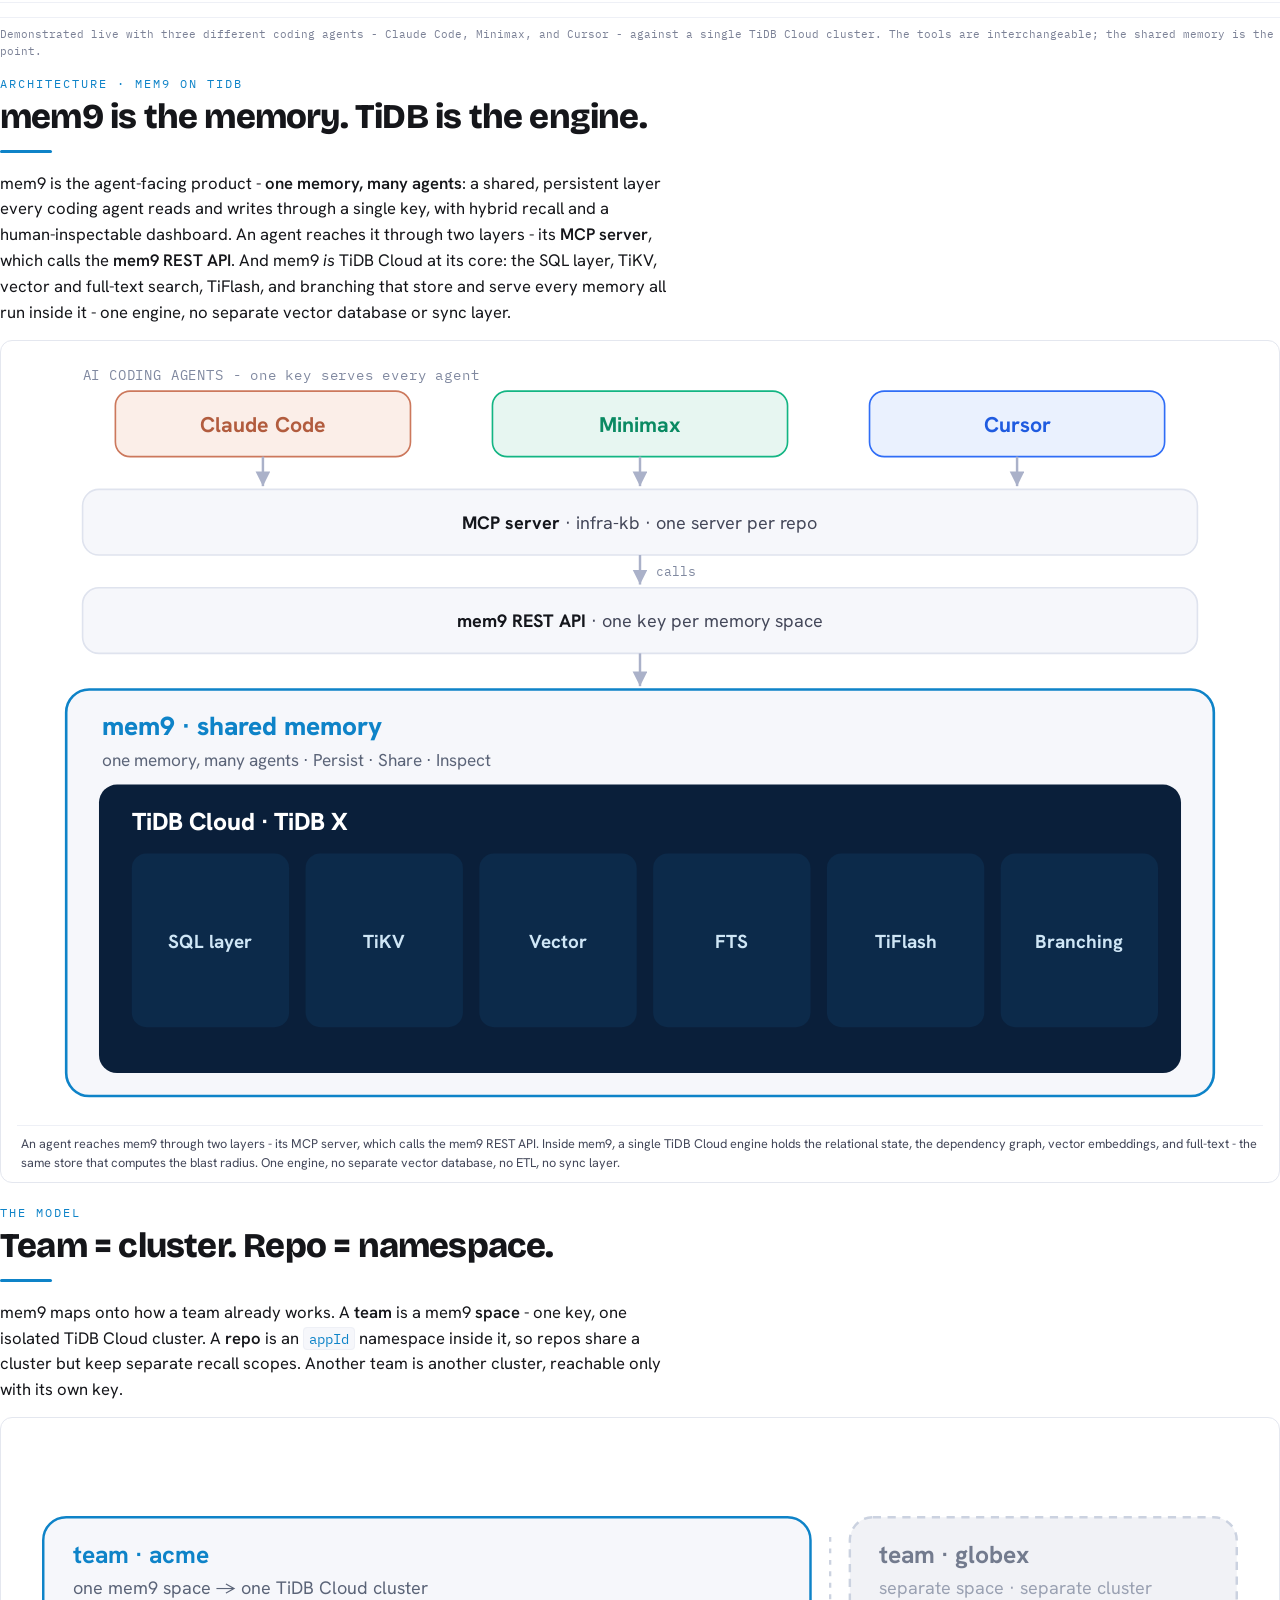
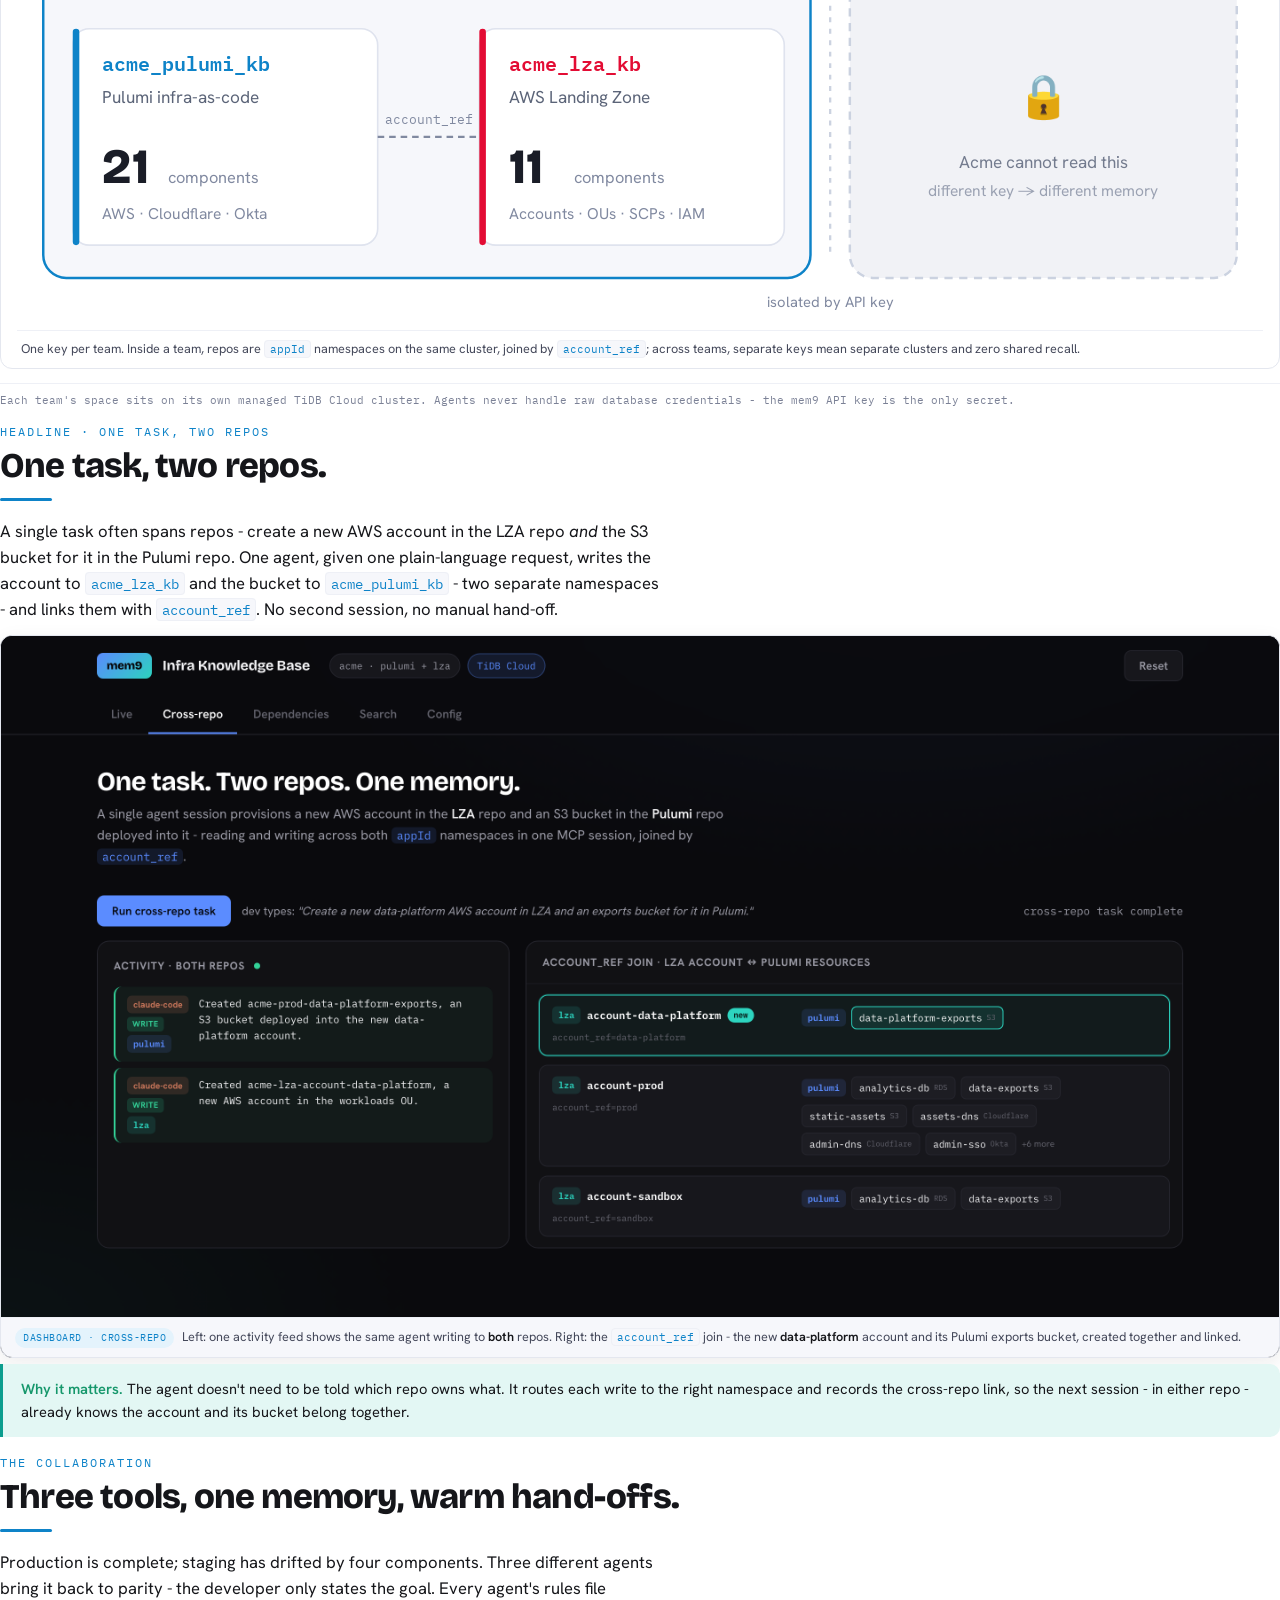
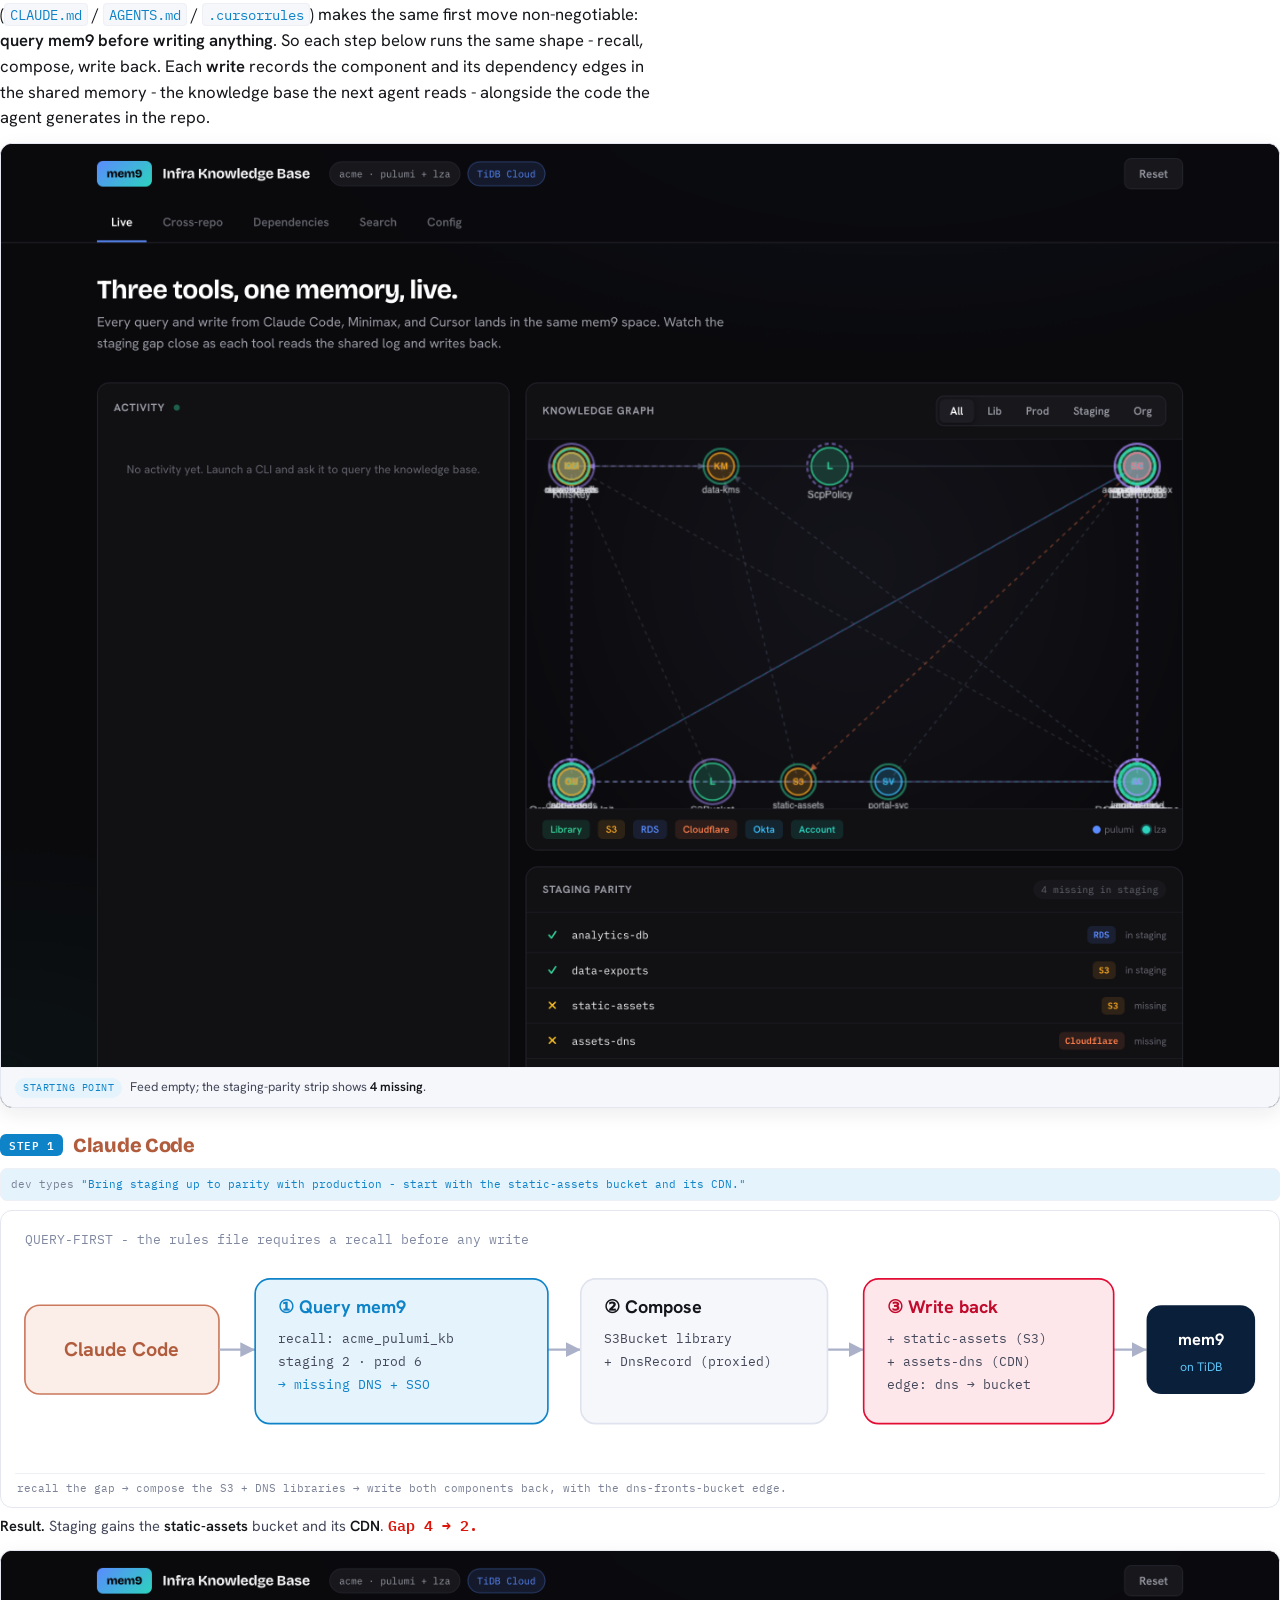
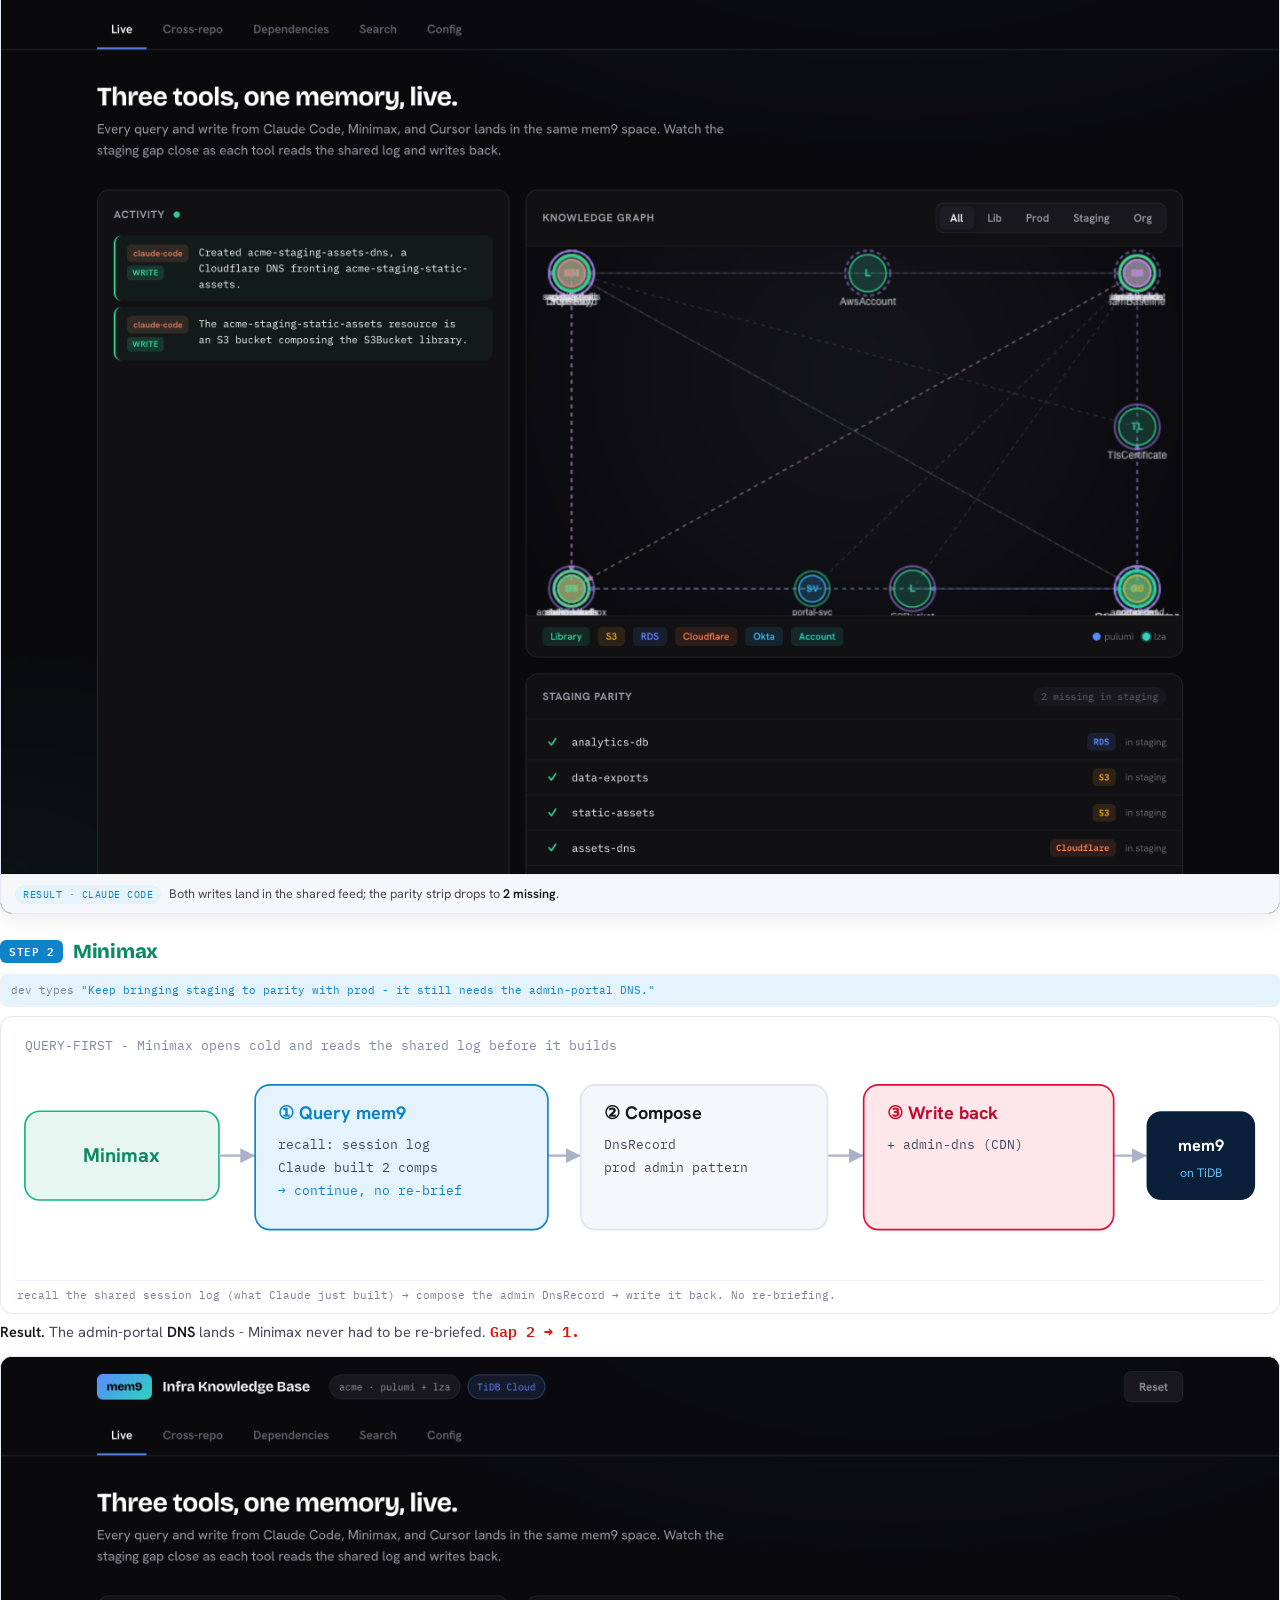
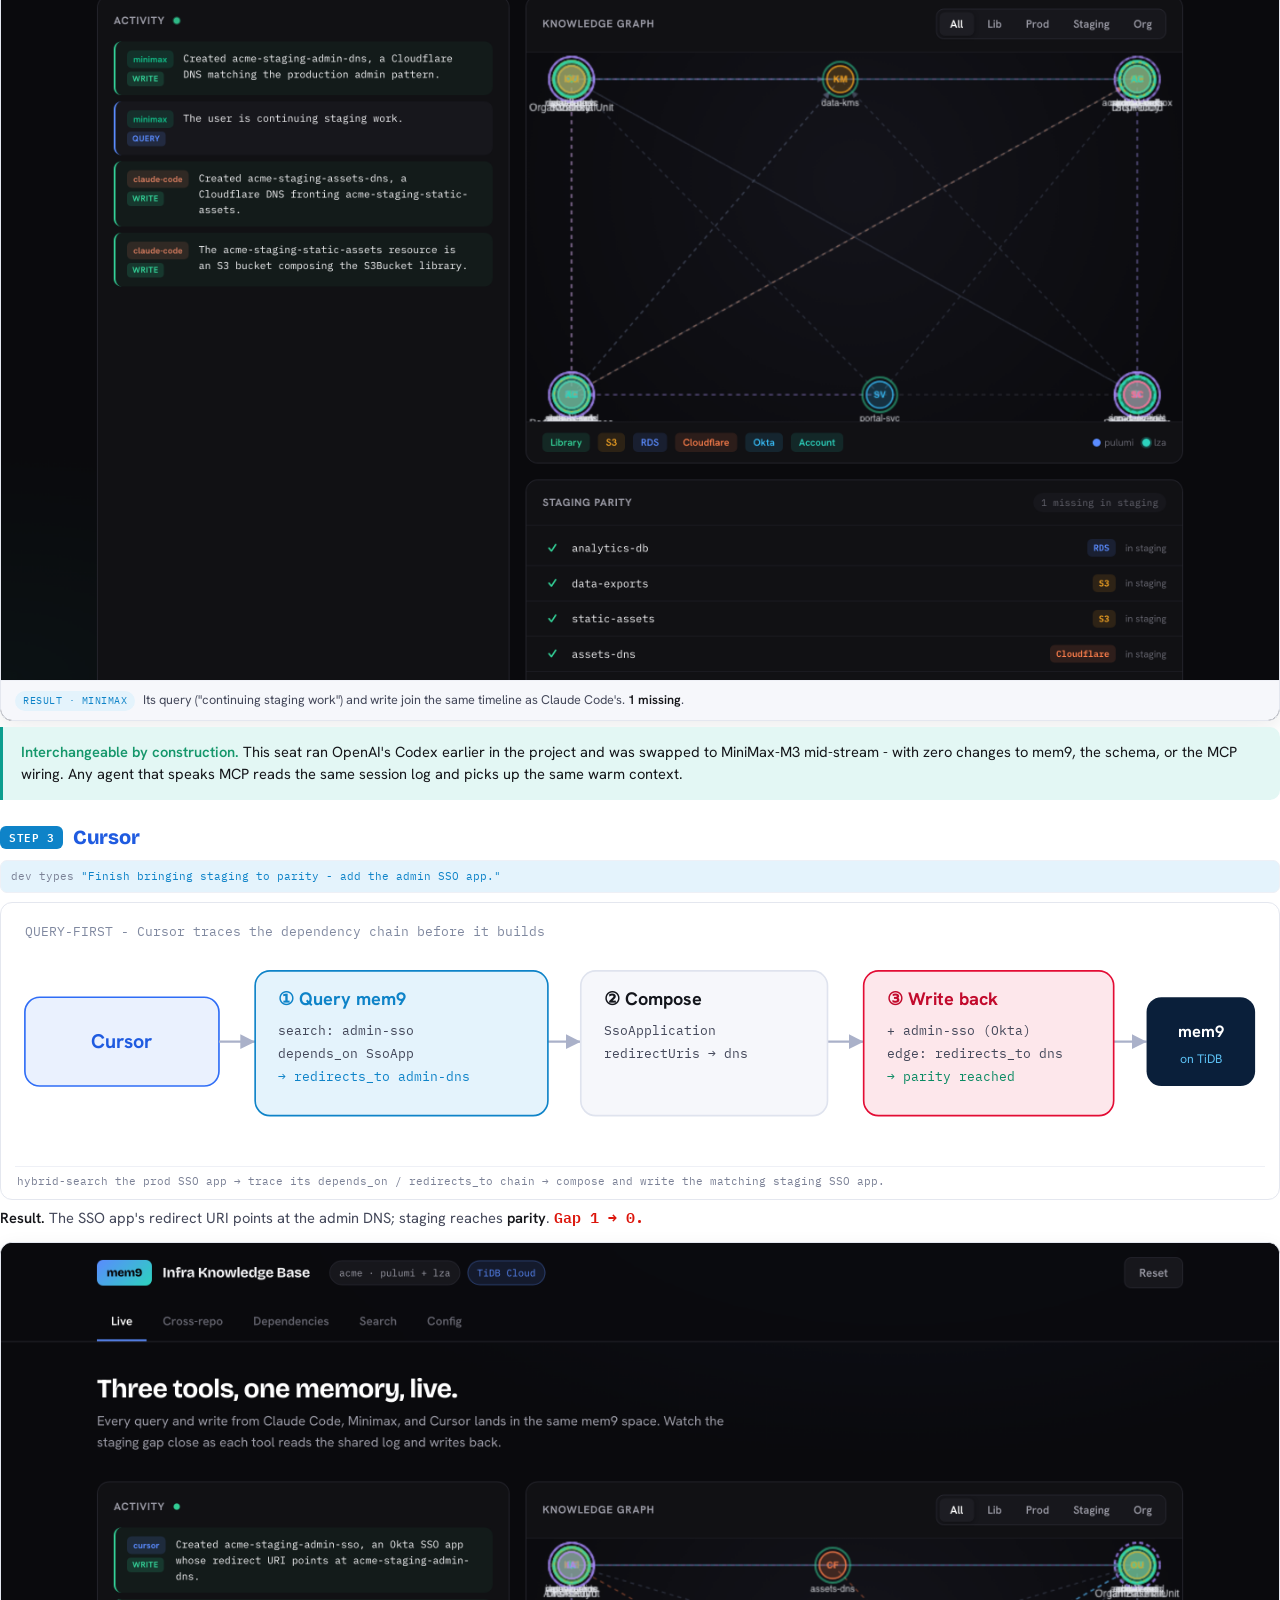
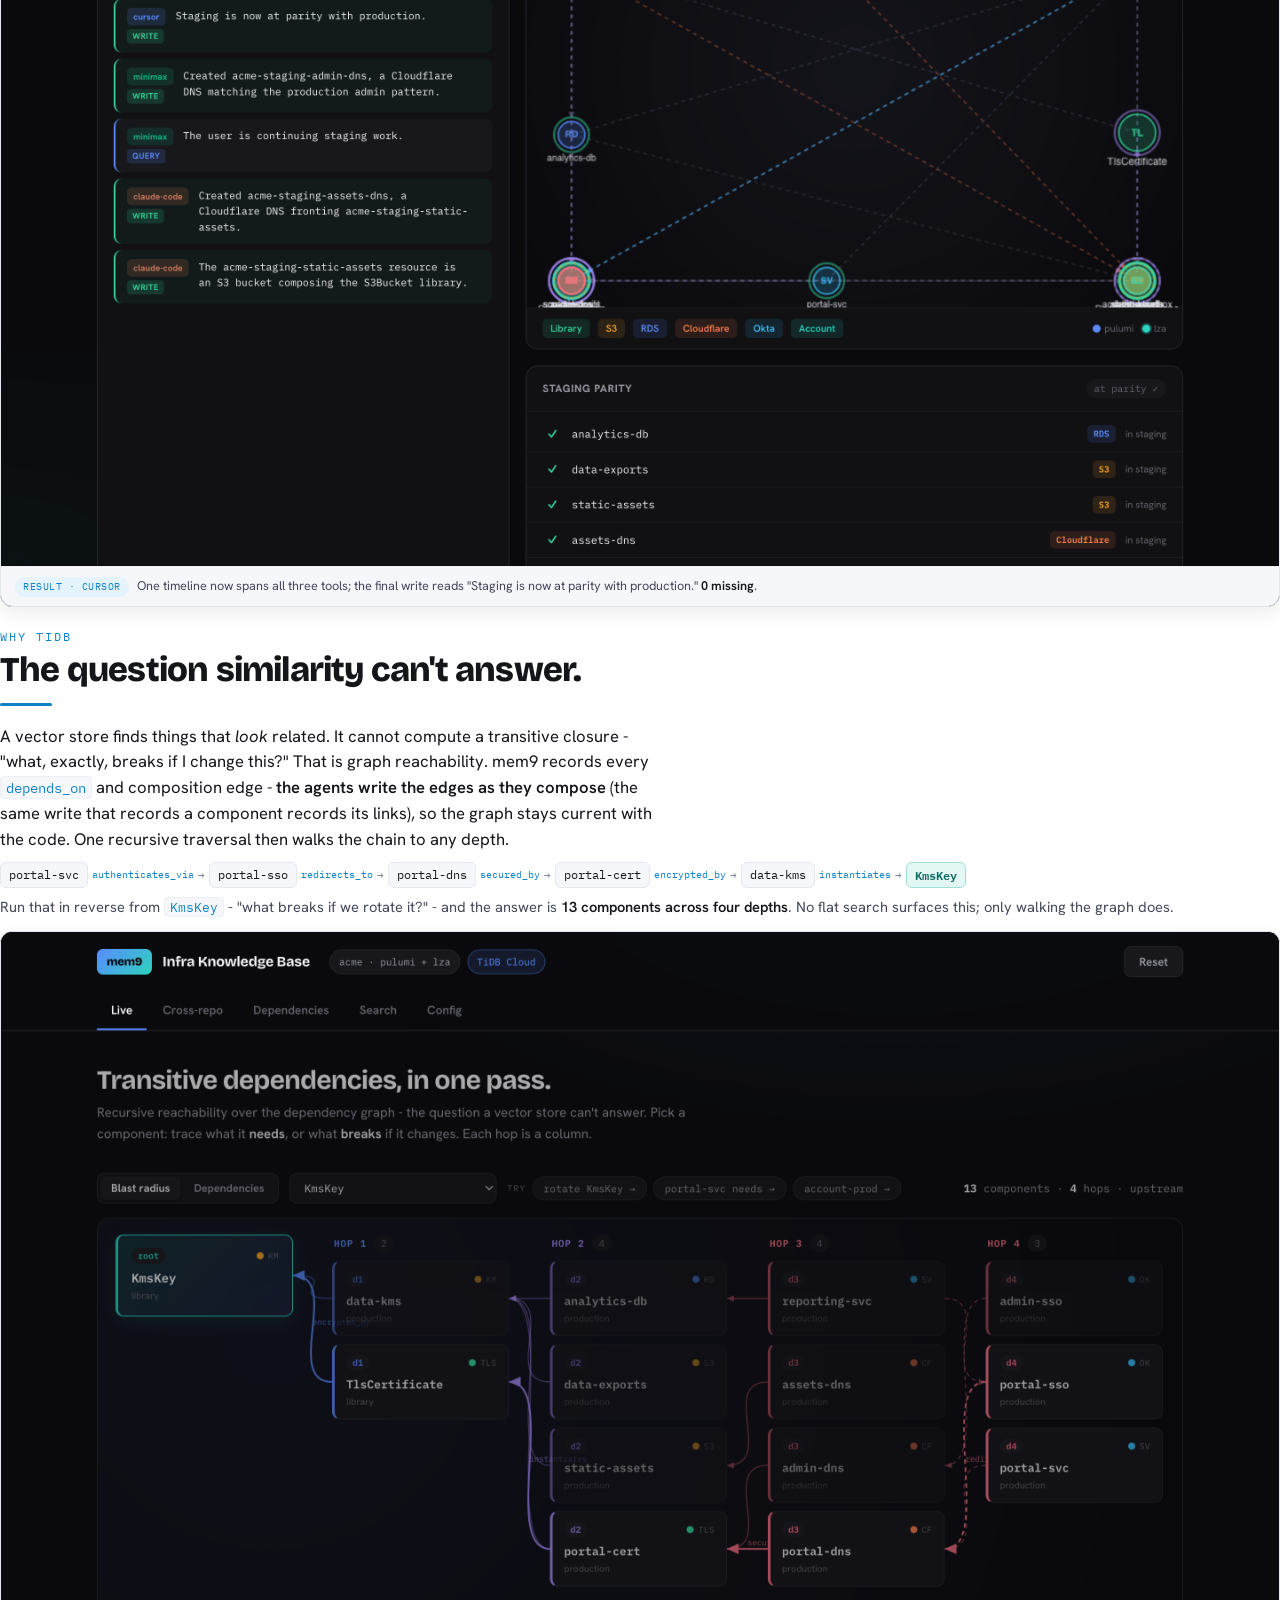
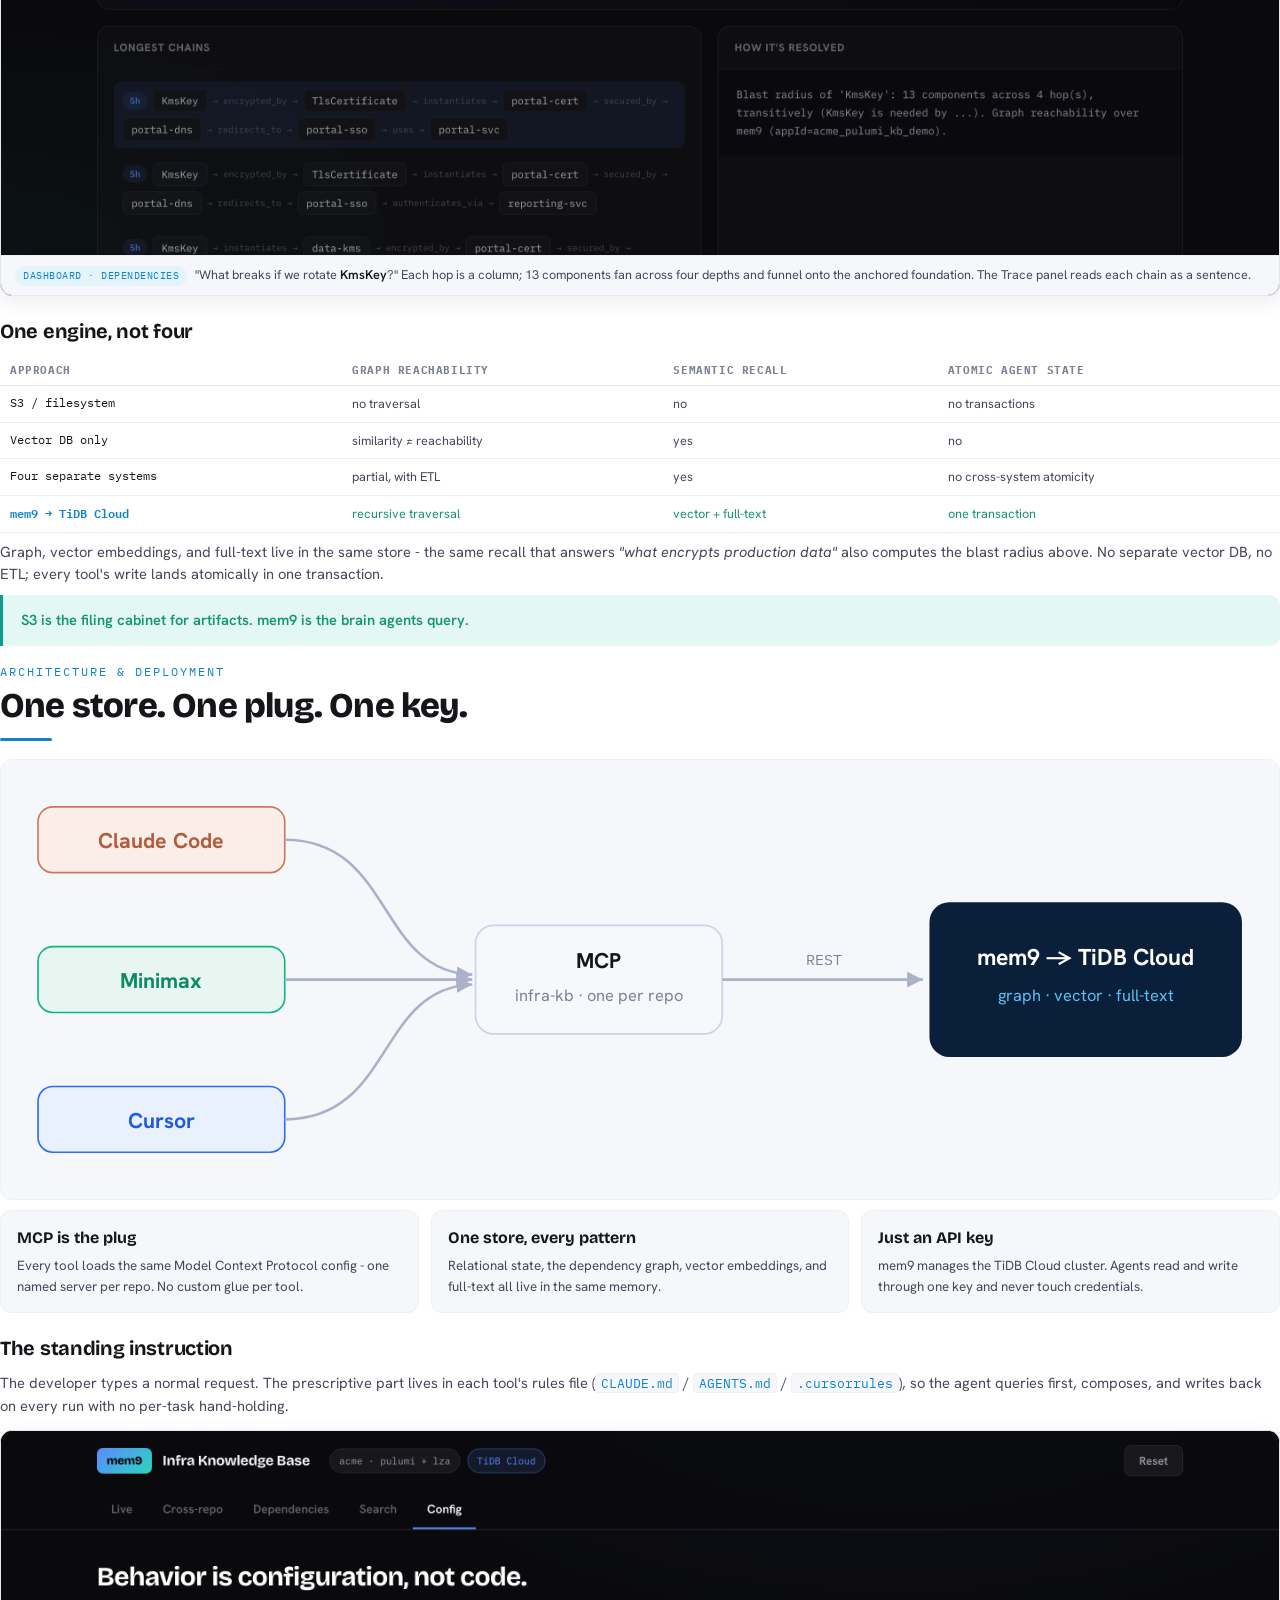
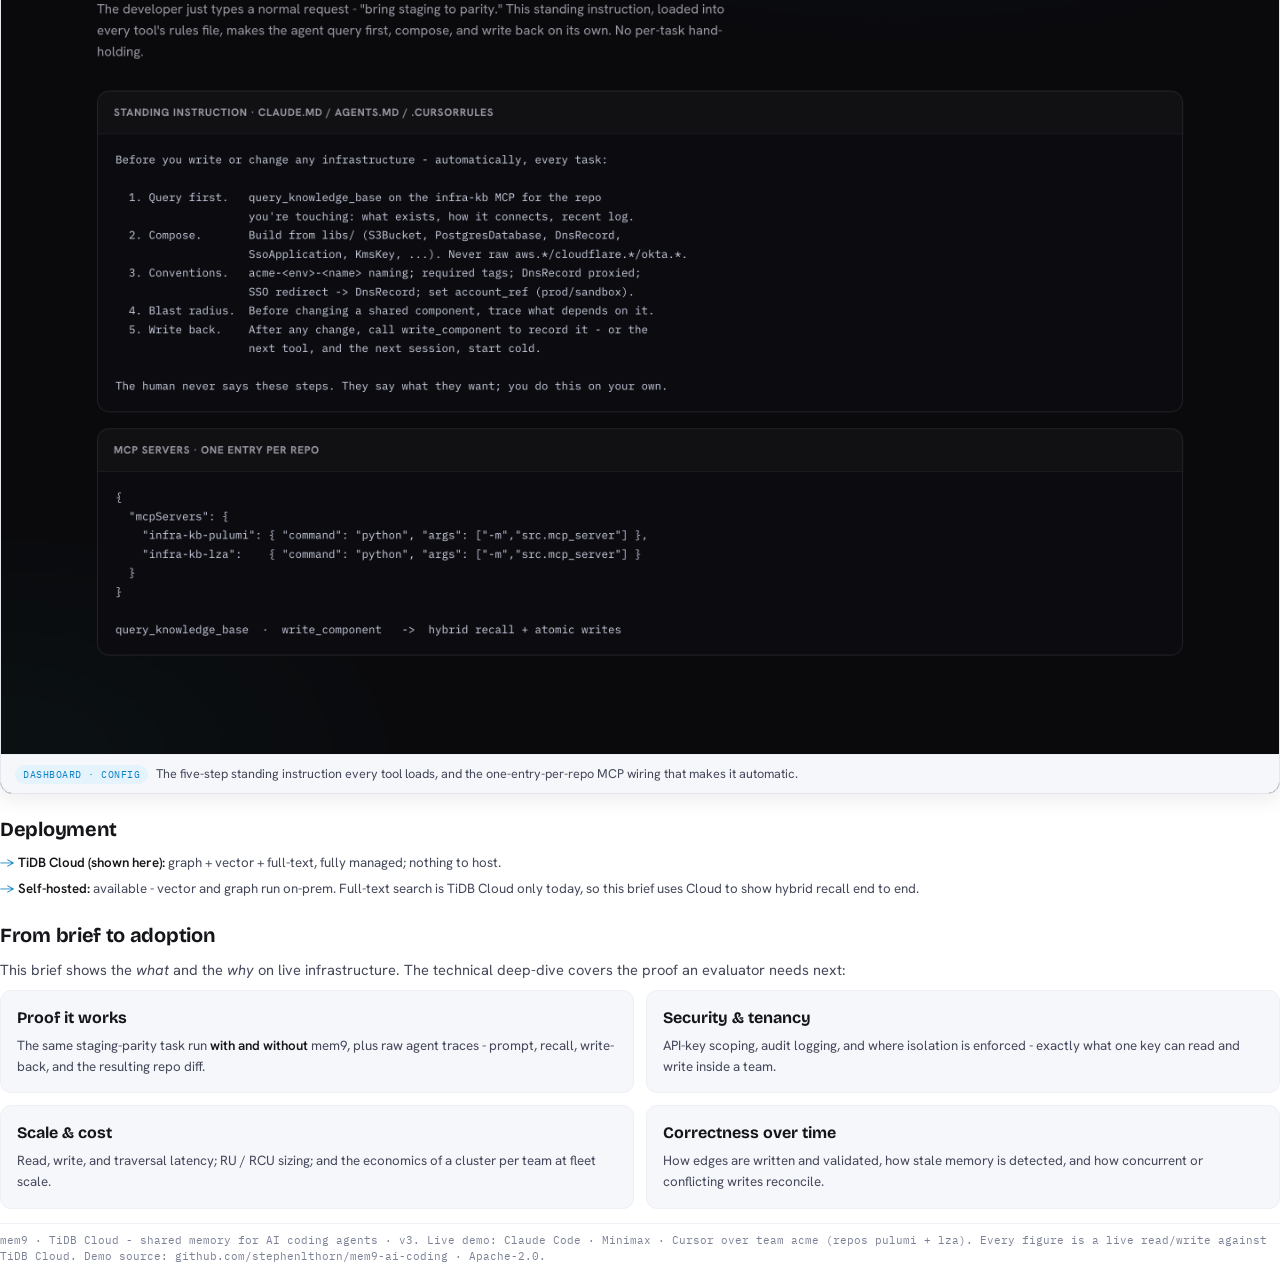
==== commit 0f2a0391: "Solution brief: merge report improvements into v3 layout - Outcome stat strip in the executive summa" ====
--- a/docs/mem9-demo-report.html
+++ b/docs/mem9-demo-report.html
@@ -11,7 +11,7 @@
     --ink: #15161a; --ink-dim: #44485a; --ink-faint: #7b8196;
     --line: #e4e7ef; --line-soft: #eef0f6; --paper: #ffffff; --wash: #f6f7fb;
     --accent: #0e83c8; --accent-bright: #2caeef; --accent-soft: #e4f3fc;
-    --tidb-red: #e30c34; --tidb-red-soft: #fde7eb;
+    --tidb-red: #DC150B; --tidb-red-soft: #fde7eb;
     --teal: #0b9d8e; --teal-soft: #e3f7f4;
     --amber: #c77a12; --red: #d6455d; --violet: #7b59e0; --green: #15976b;
     --d1: #0e83c8; --d2: #7b59e0; --d3: #e30c34;
@@ -62,6 +62,11 @@
   .ic.bad { background: #fdeaed; color: var(--red); }
   .ic.good { background: var(--teal-soft); color: var(--teal); }
 
+  .statrow { display: grid; grid-template-columns: repeat(4, 1fr); gap: 12px; margin: 2px 0 16px; page-break-inside: avoid; }
+  .statrow .stat { border: 1px solid var(--line); border-radius: 11px; background: var(--wash); padding: 12px 10px 10px; text-align: center; }
+  .statrow .stat b { display: block; font-family: var(--font-display); font-weight: 800; font-size: 24pt; color: var(--tidb-red); line-height: 1.05; }
+  .statrow .stat span { font-size: 8.5pt; color: var(--ink-faint); line-height: 1.35; display: inline-block; }
+
   .callout { border-left: 3px solid var(--teal); background: var(--teal-soft); border-radius: 0 10px 10px 0; padding: 14px 18px; margin: 4px 0 2px; }
   .callout b { color: var(--green); }
   .bluf { border-left: 3px solid var(--accent); background: var(--accent-soft); border-radius: 0 10px 10px 0; padding: 15px 18px; margin: 2px 0 16px; font-size: 11.5pt; color: var(--ink); }
@@ -149,6 +154,13 @@
 
   <div class="bluf">
     <b>Bottom line.</b> mem9 gives a team of AI coding agents <b>one shared, queryable memory</b> on TiDB Cloud: agents read before they build and write back when done, so none starts cold or duplicates work - across sessions, tools, and repos. That shared memory is the product. What makes it work is the engine underneath: because mem9 runs on TiDB, not a bolt-on vector store, the same memory also answers the one question similarity search cannot - the transitive blast radius of a change. Isolated per team, and every screenshot in this brief is a live read or write against TiDB Cloud.
+  </div>
+
+  <div class="statrow">
+    <div class="stat"><b>3</b><span>coding agents,<br/>different vendors</span></div>
+    <div class="stat"><b>4</b><span>components built<br/>to parity</span></div>
+    <div class="stat"><b>0</b><span>duplicates, re-briefs,<br/>or cold starts</span></div>
+    <div class="stat"><b>1</b><span>shared memory<br/>on TiDB Cloud</span></div>
   </div>
 
   <table class="qa keep">
@@ -347,6 +359,8 @@
     <figcaption><span class="tag">Result · Minimax</span><span>Its query ("continuing staging work") and write join the same timeline as Claude Code's. <b>1 missing</b>.</span></figcaption>
   </figure>
 
+  <div class="callout keep"><b>Interchangeable by construction.</b> This seat ran OpenAI's Codex earlier in the project and was swapped to MiniMax-M3 mid-stream - with zero changes to mem9, the schema, or the MCP wiring. Any agent that speaks MCP reads the same session log and picks up the same warm context.</div>
+
   <!-- STEP 3 -->
   <div class="step-head"><span class="num">STEP 3</span> <span style="color:#1f5be0;">Cursor</span></div>
   <p class="demo-prompt">"Finish bringing staging to parity - add the admin SSO app."</p>
@@ -471,7 +485,7 @@
     </div>
   </div>
 
-  <div class="footer-note">mem9 · TiDB Cloud - shared memory for AI coding agents · v3. Live demo: Claude Code · Minimax · Cursor over team acme (repos pulumi + lza). Every figure is a live read/write against TiDB Cloud.</div>
+  <div class="footer-note">mem9 · TiDB Cloud - shared memory for AI coding agents · v3. Live demo: Claude Code · Minimax · Cursor over team acme (repos pulumi + lza). Every figure is a live read/write against TiDB Cloud. Demo source: github.com/stephenlthorn/mem9-ai-coding · Apache-2.0.</div>
 </div>
 
 </body>
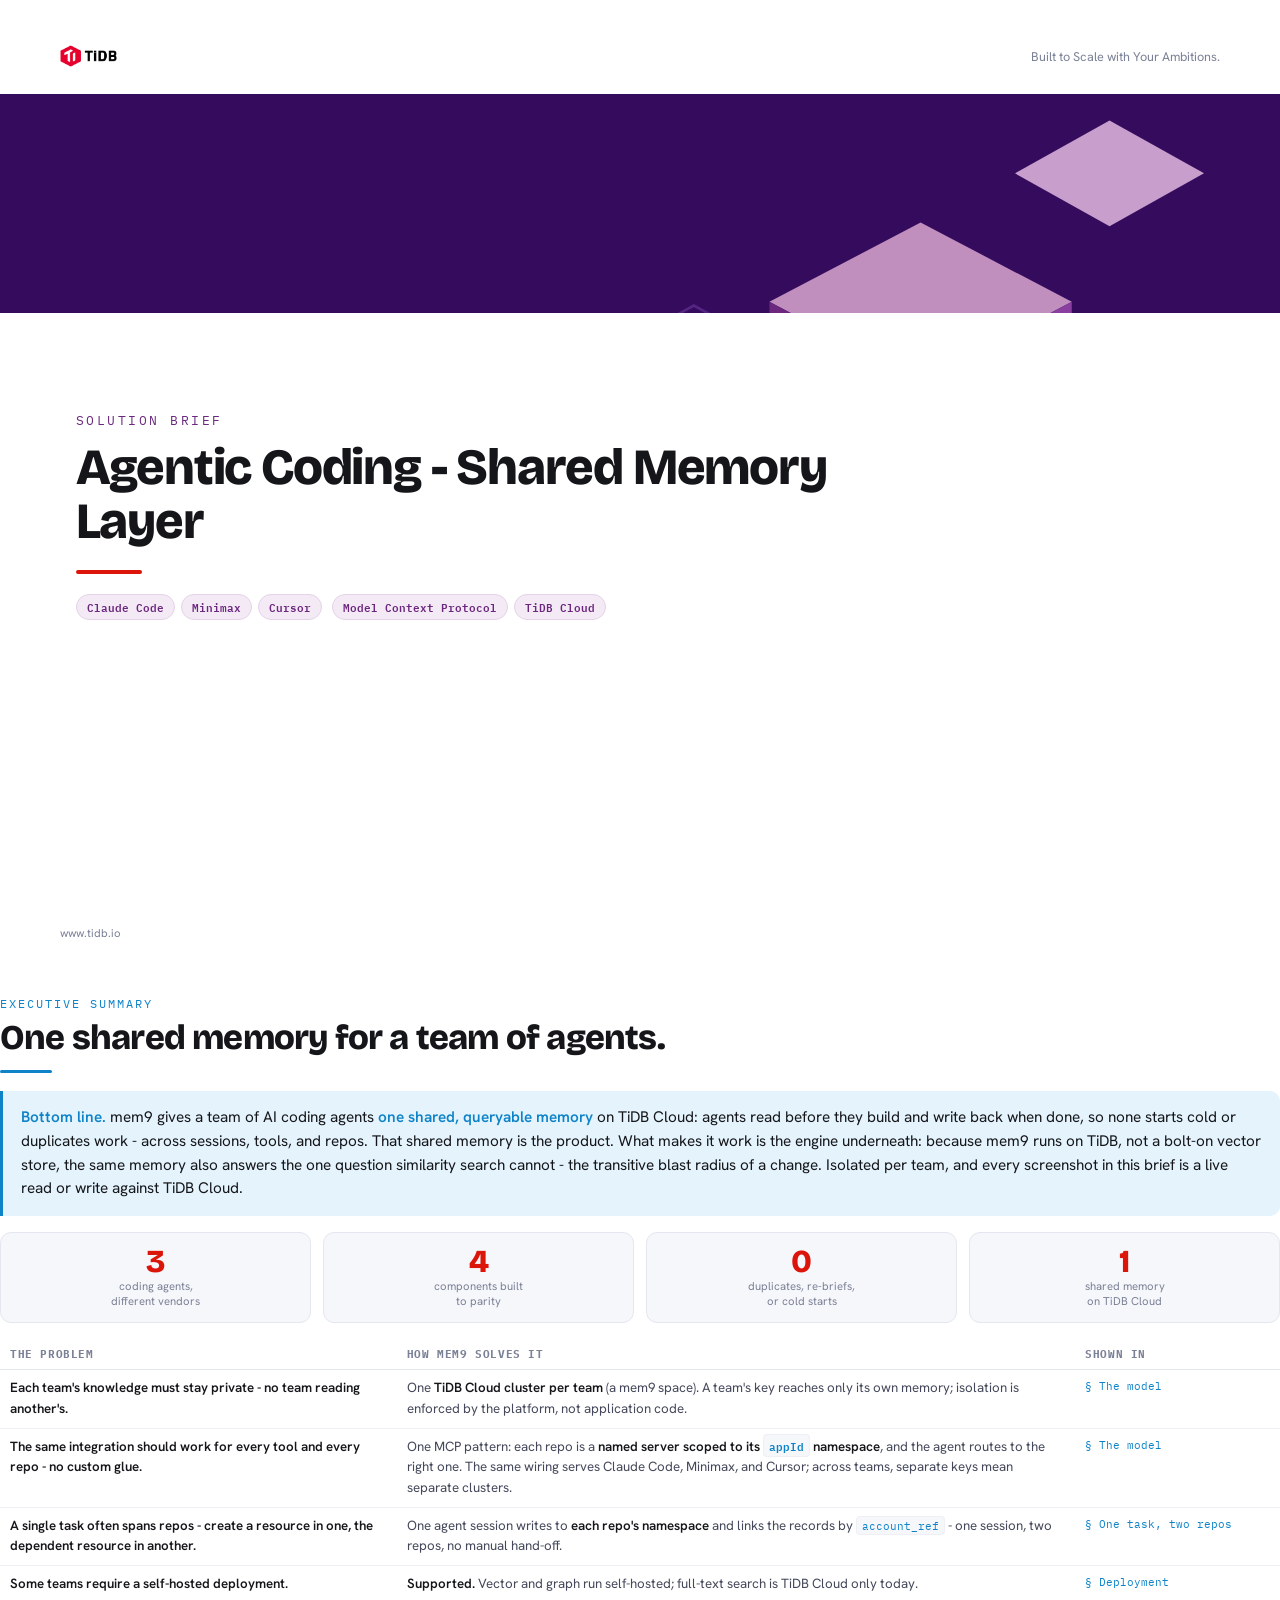
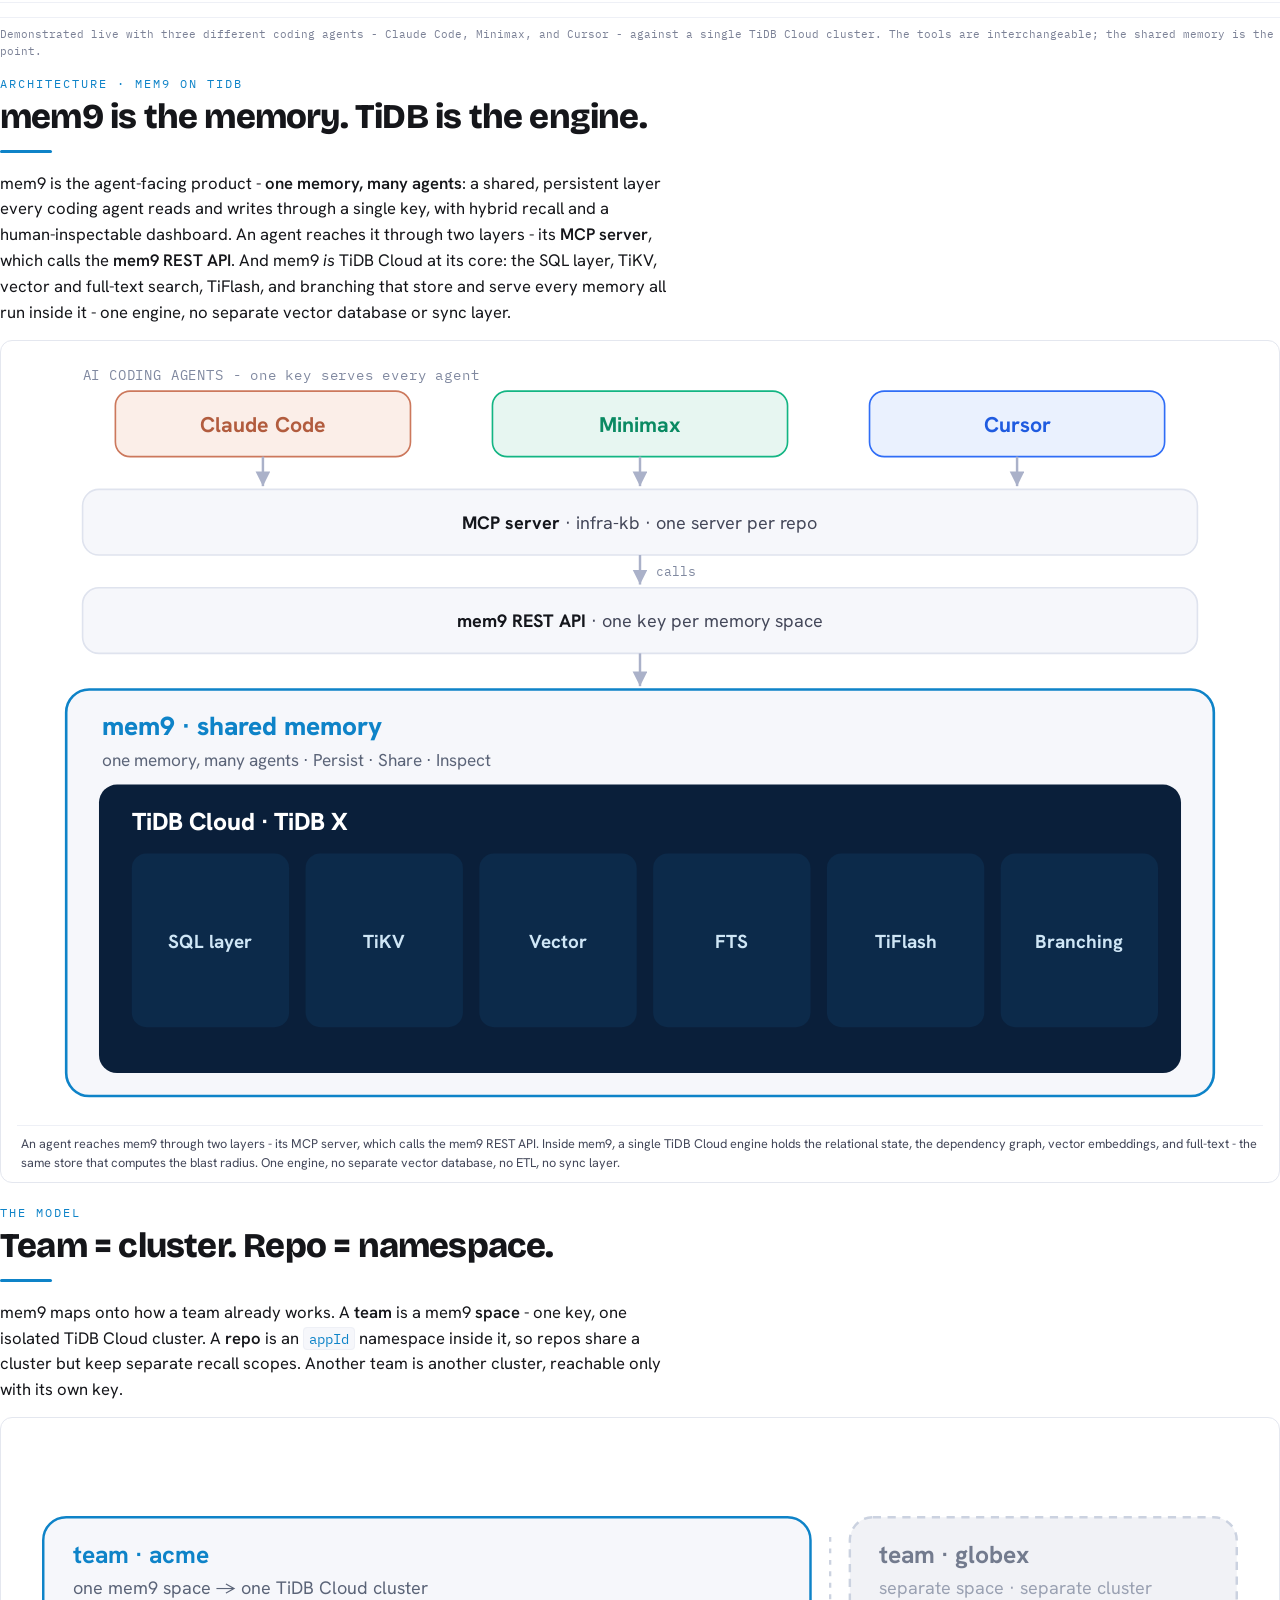
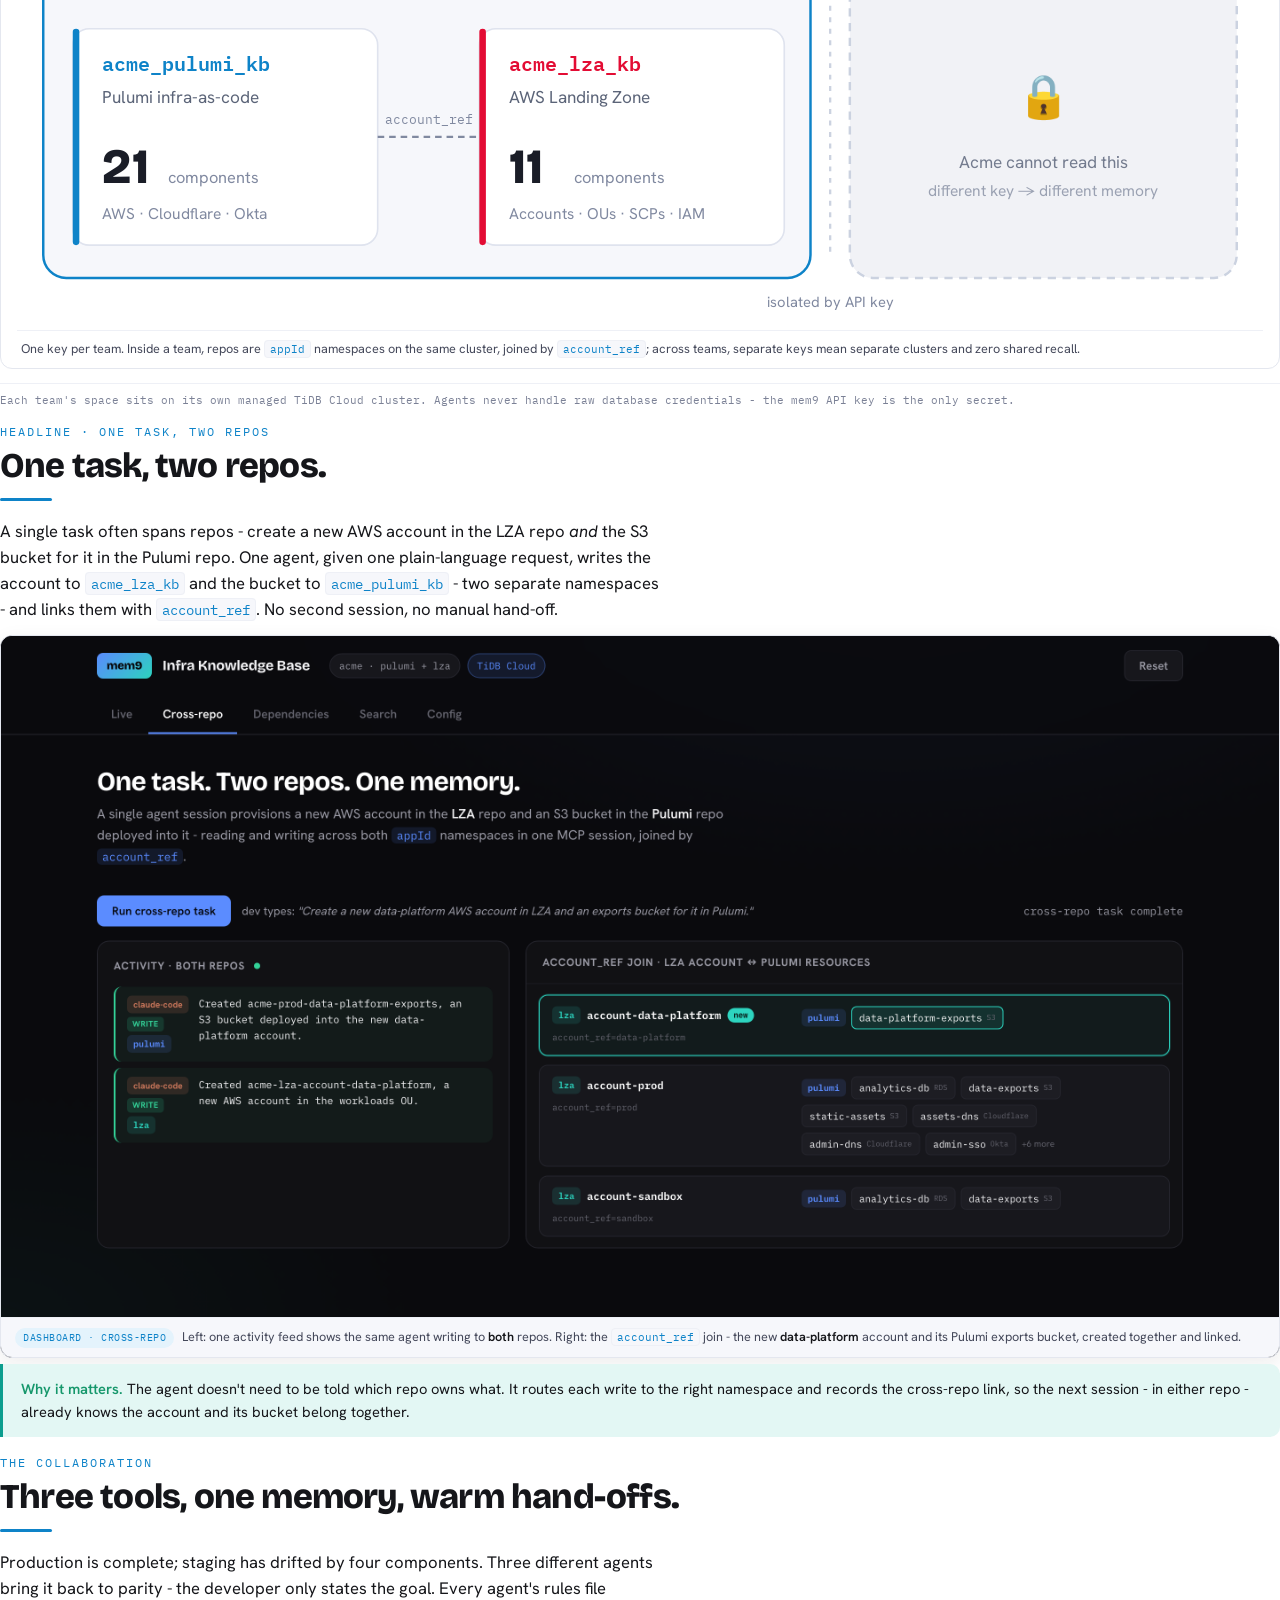
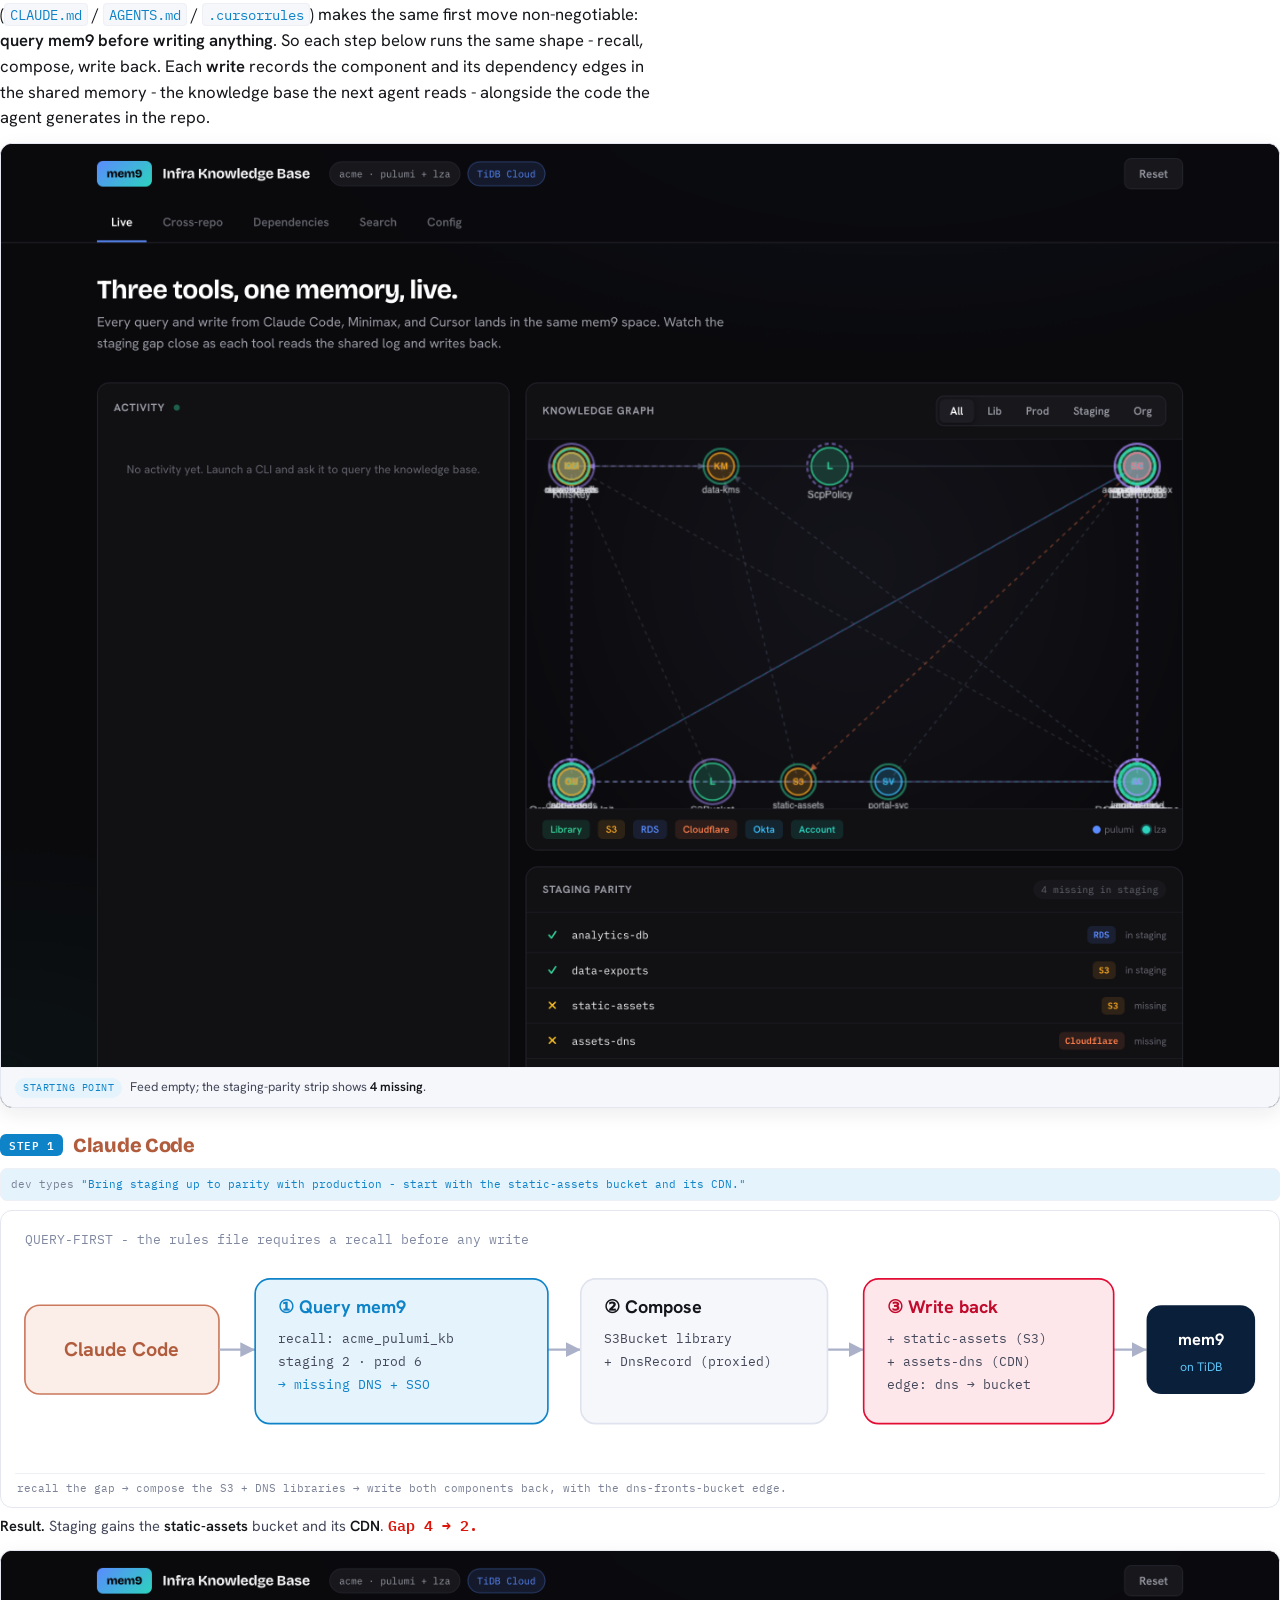
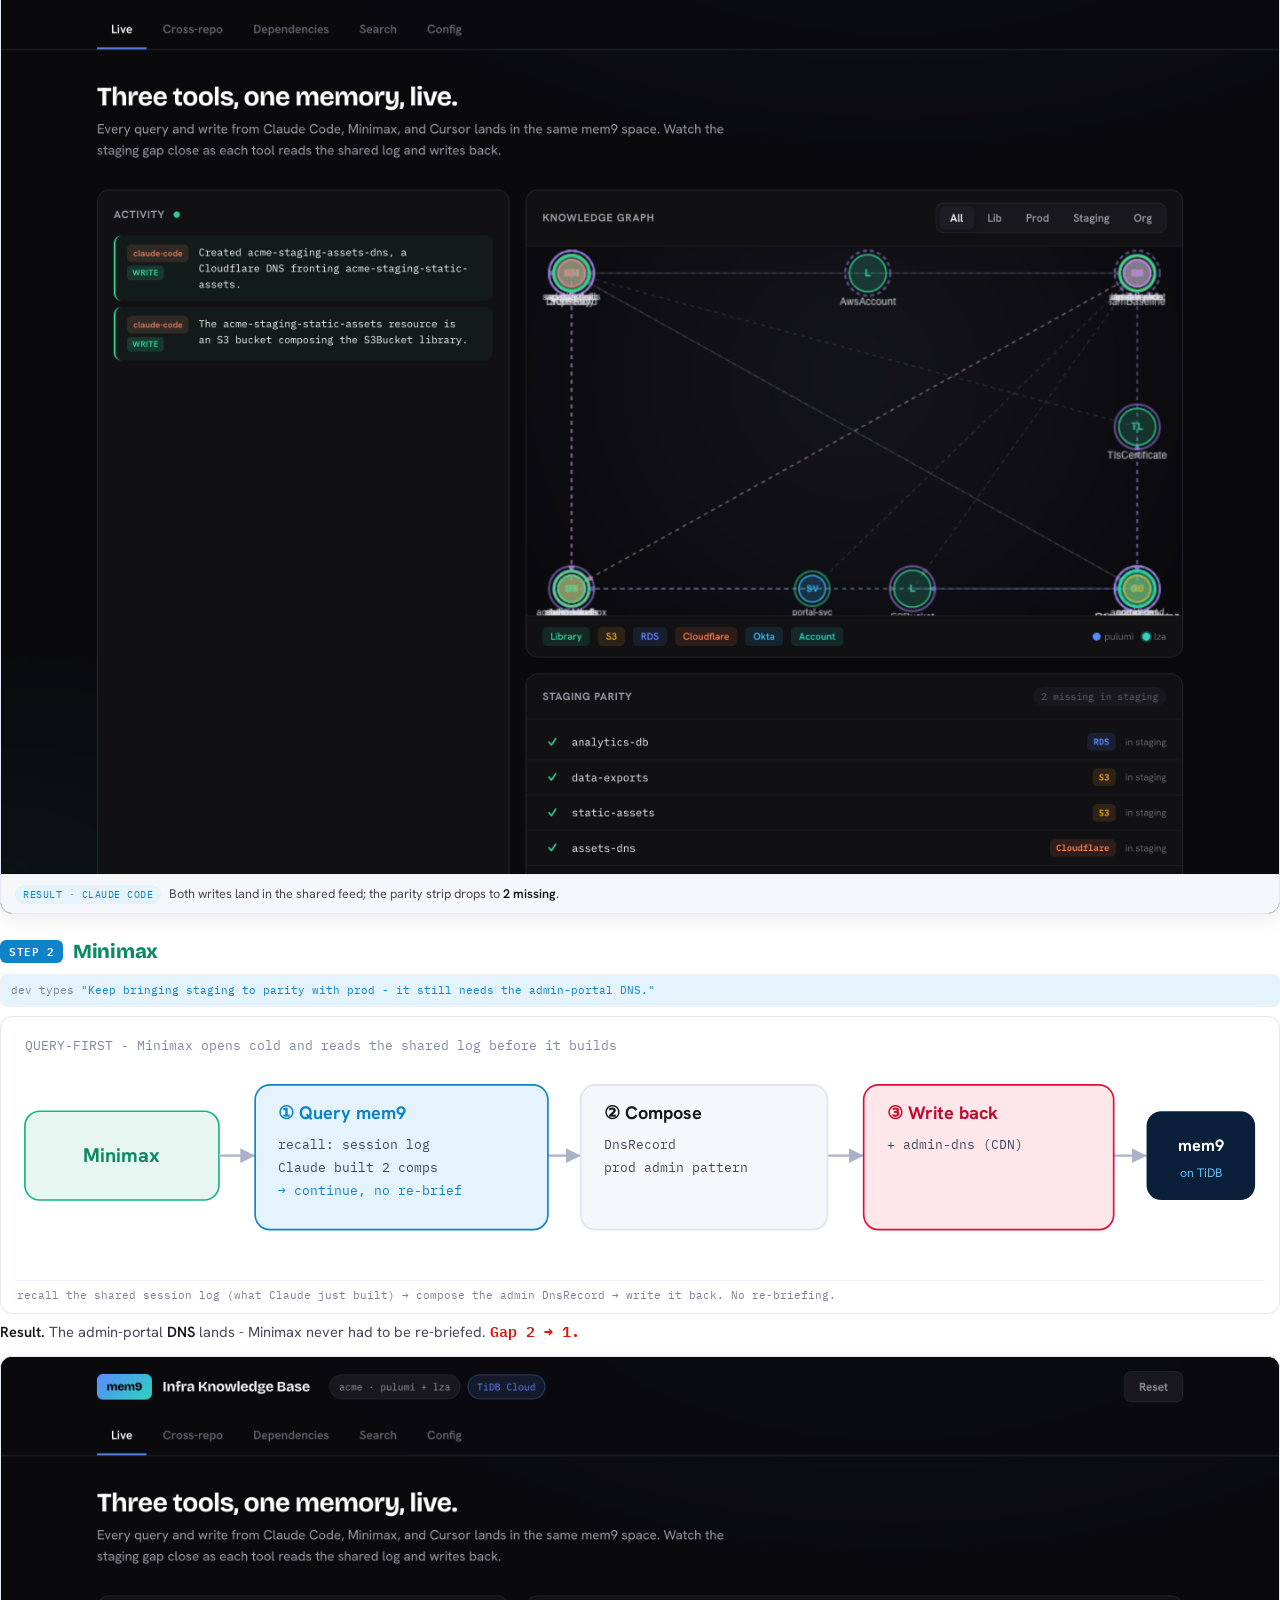
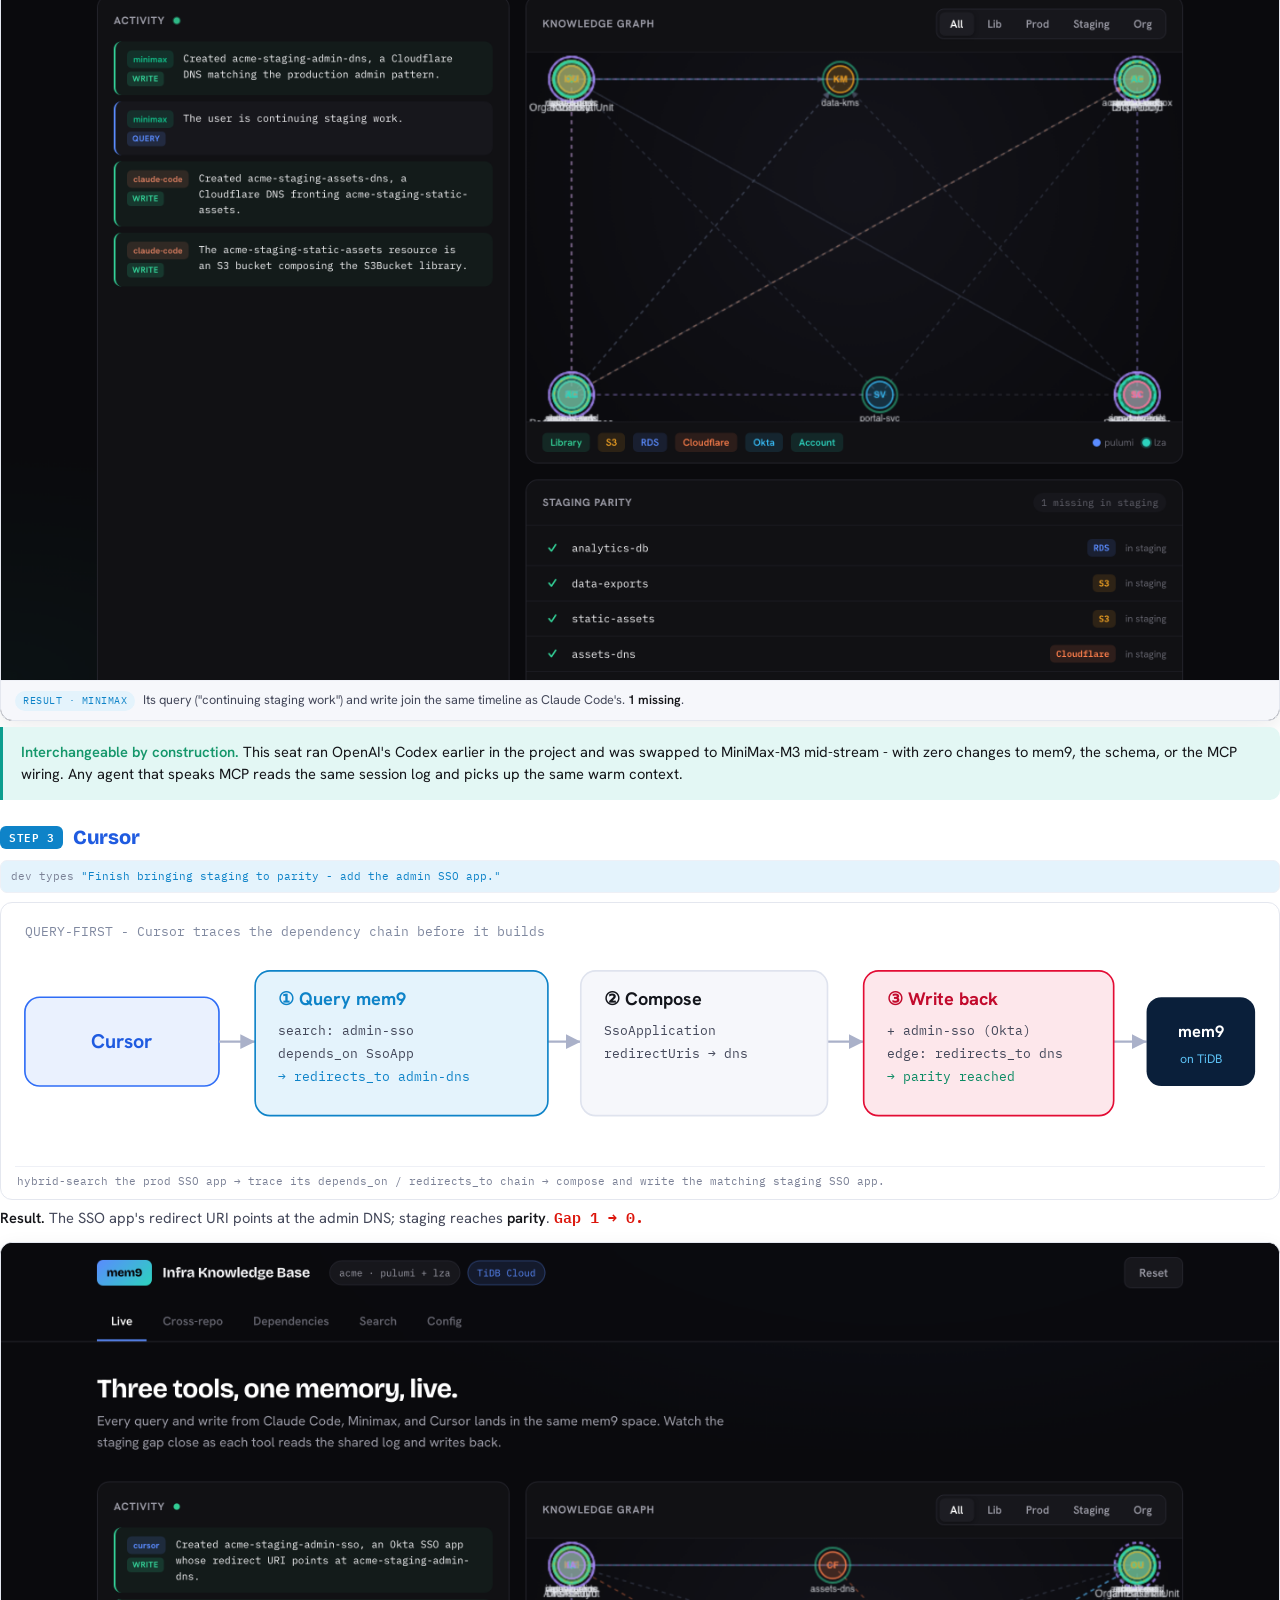
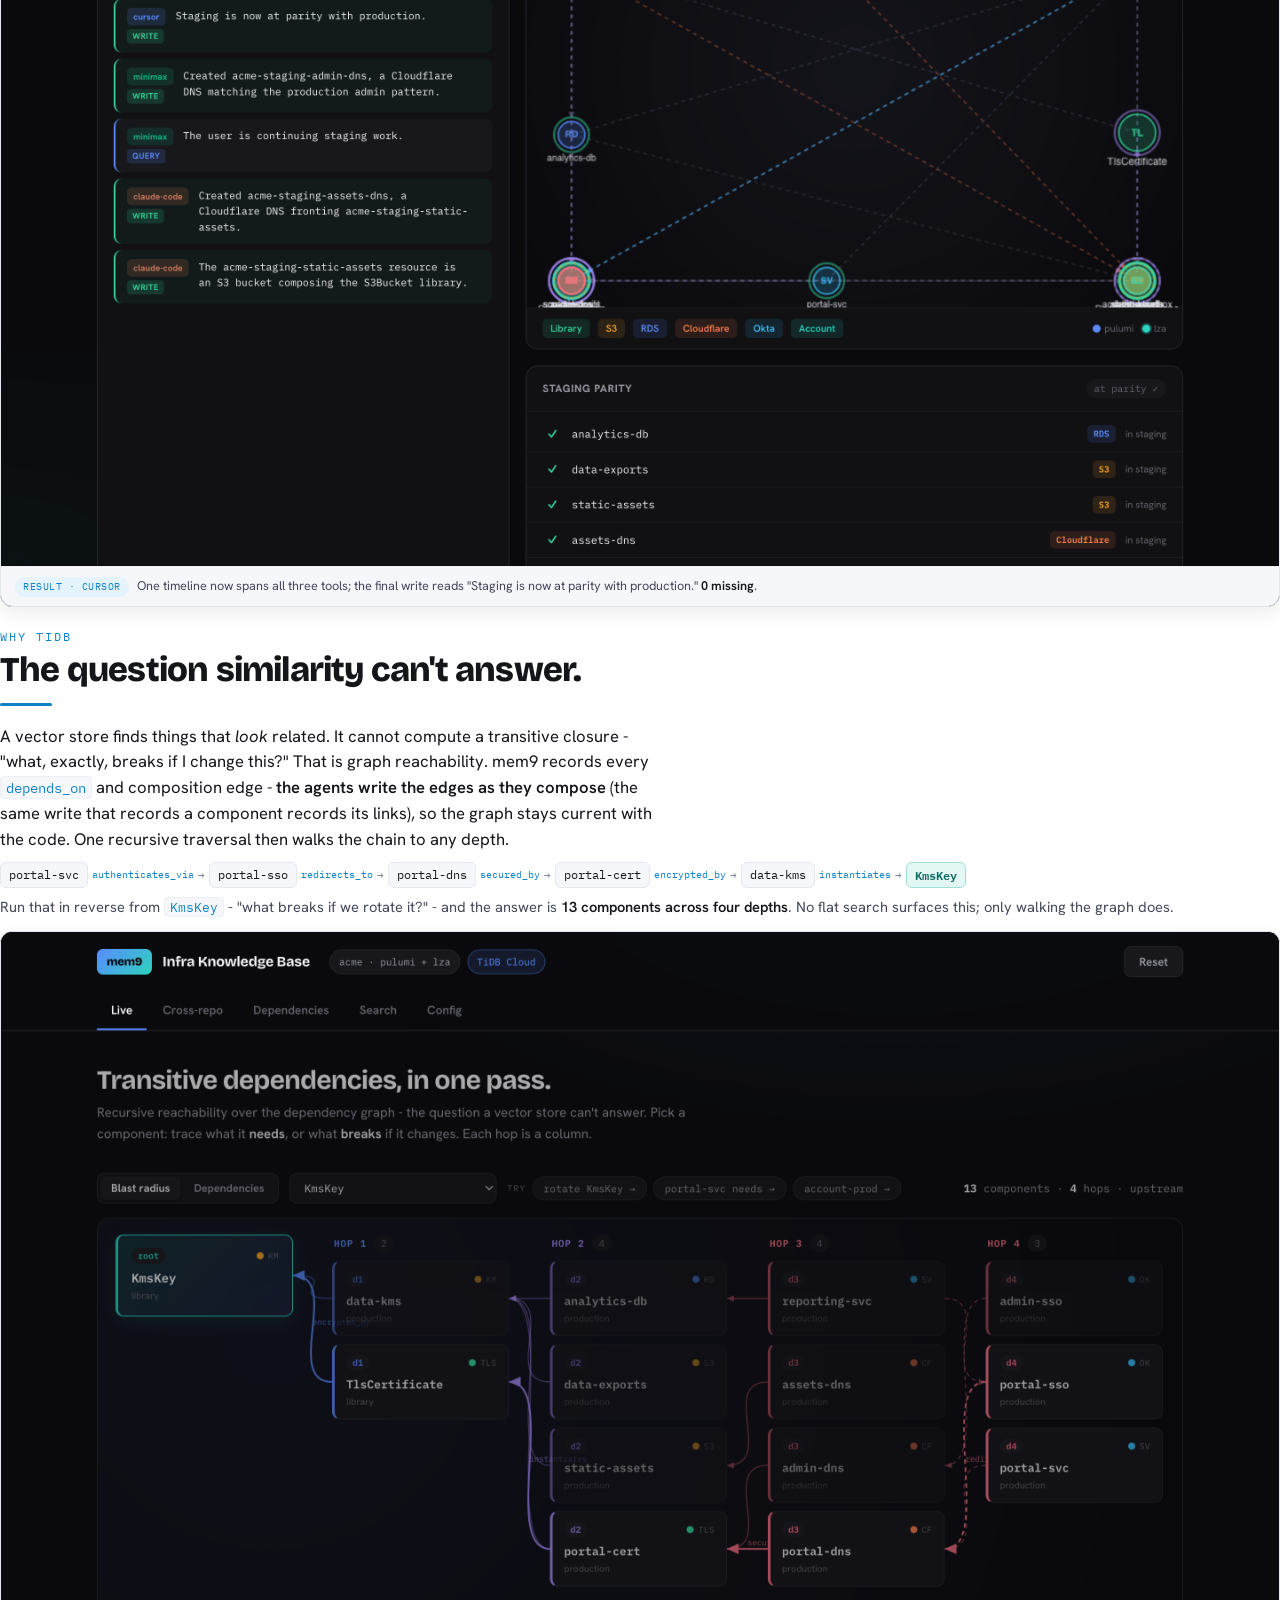
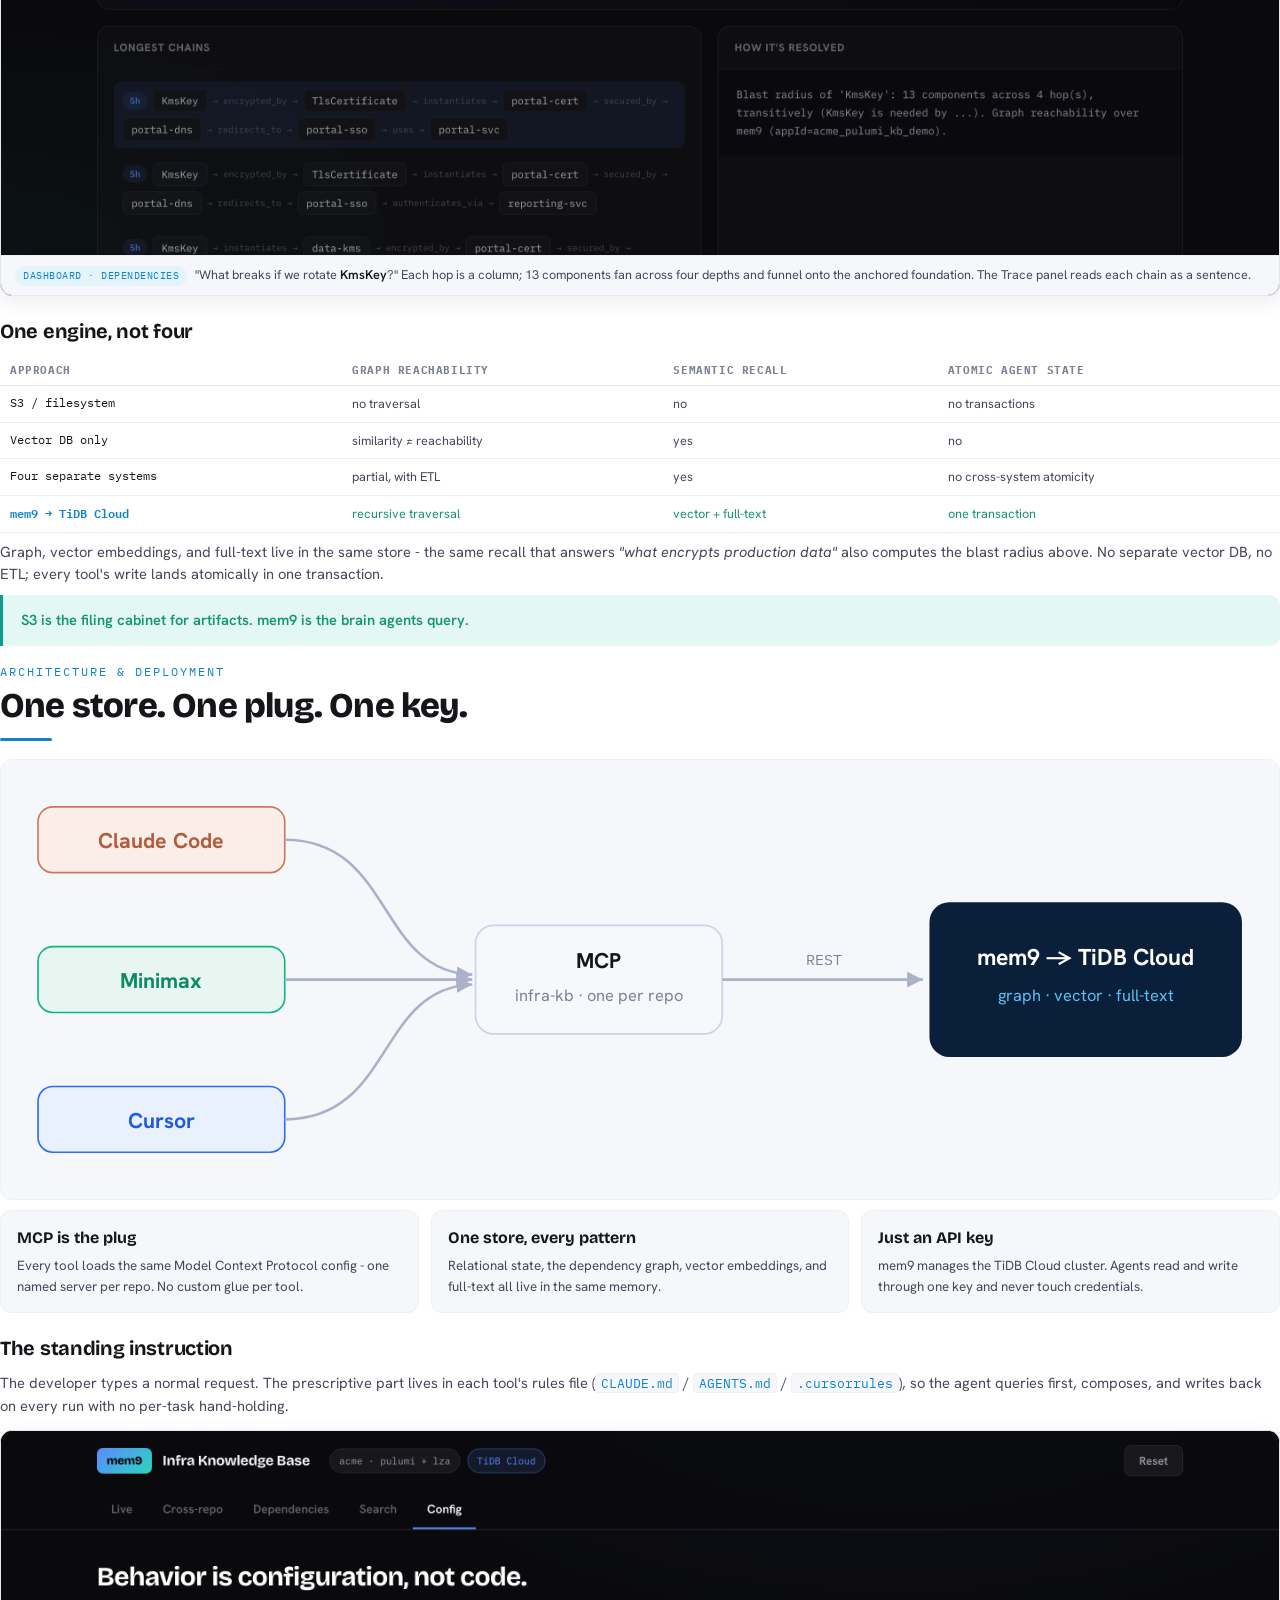
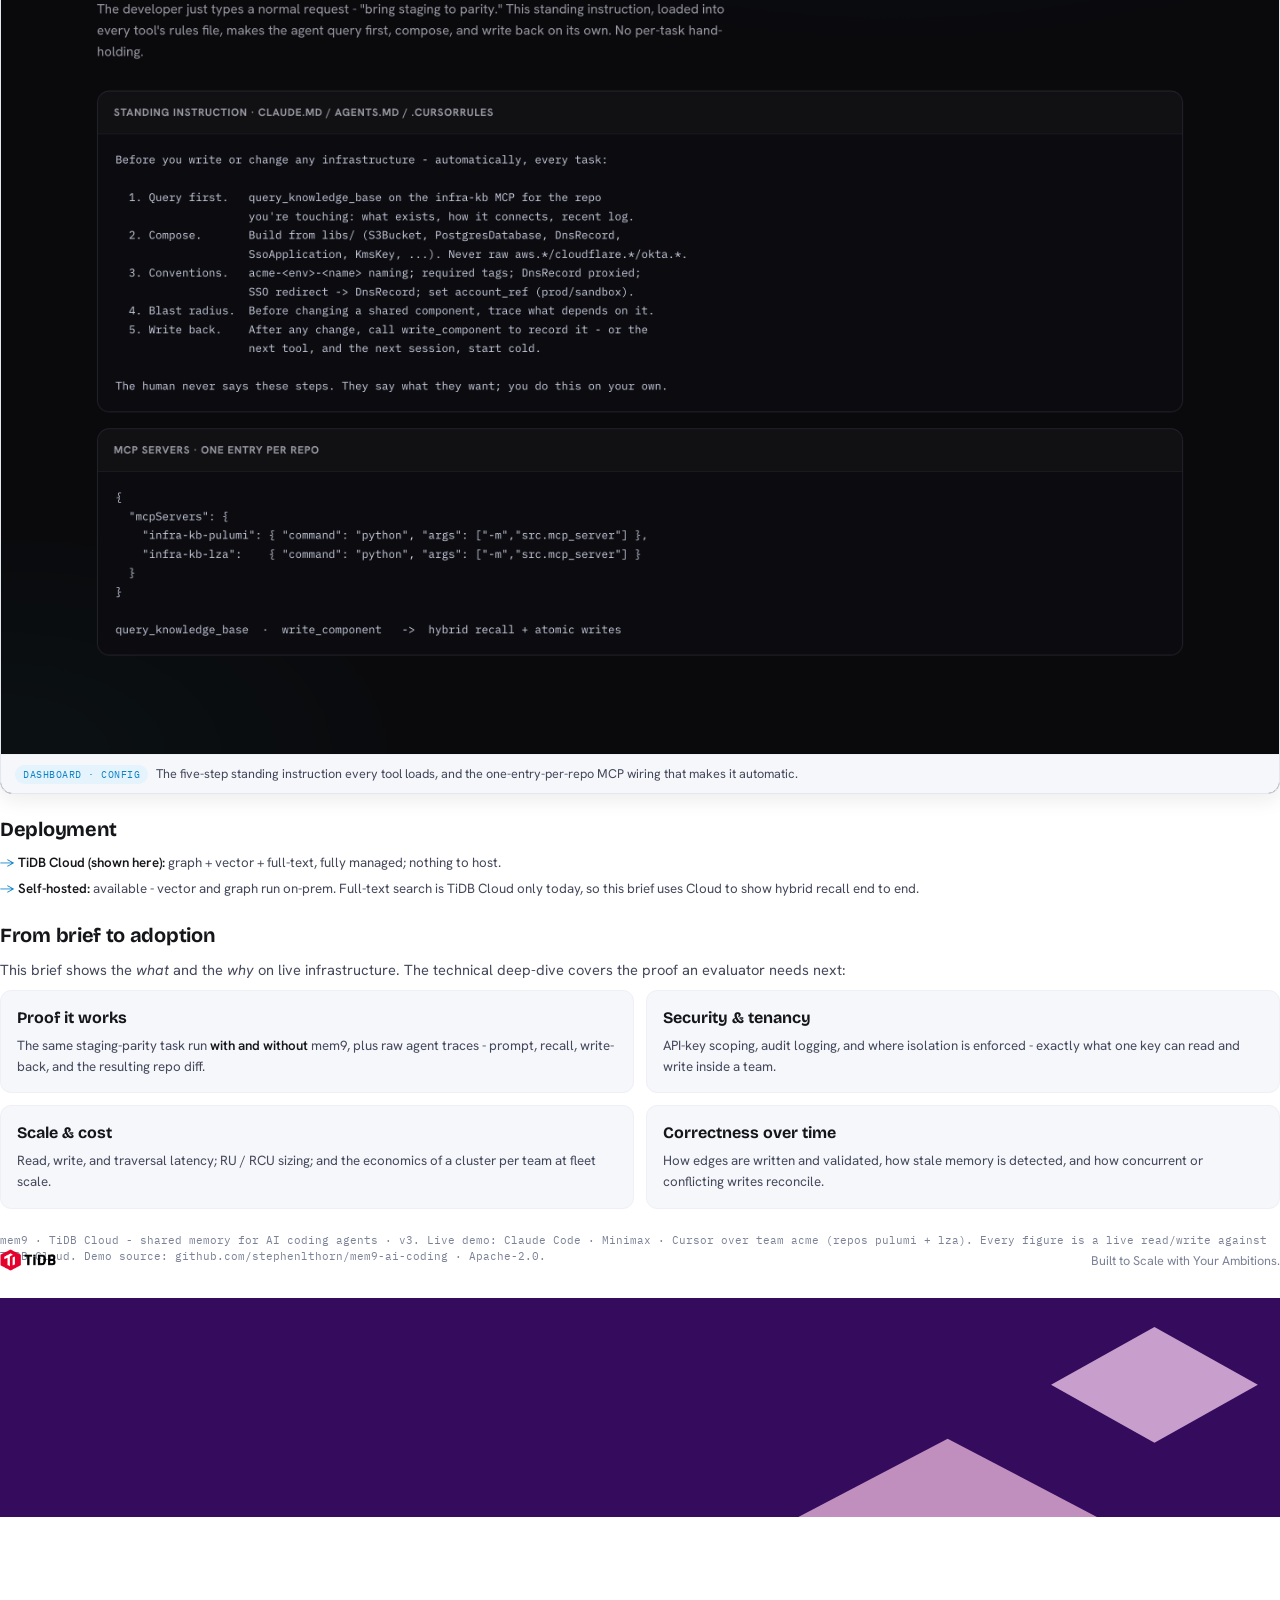
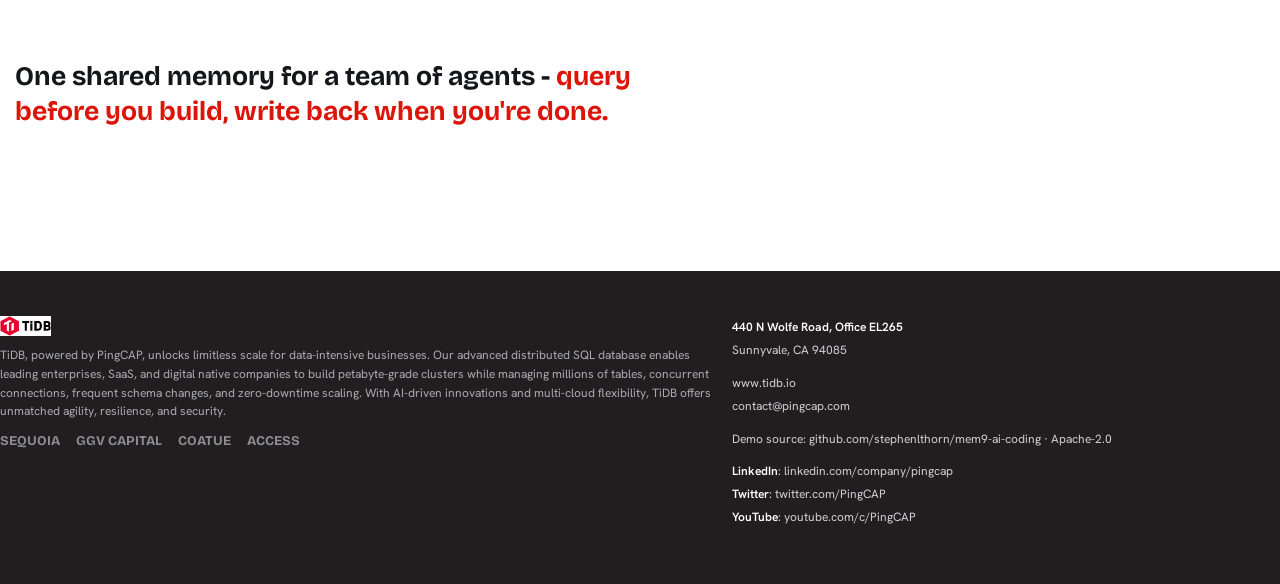
==== commit e043dc90: "Solution brief: apply official TiDB letterhead template to cover + closing page Cover and closing pa" ====
--- a/docs/mem9-demo-report.html
+++ b/docs/mem9-demo-report.html
@@ -12,6 +12,7 @@
     --line: #e4e7ef; --line-soft: #eef0f6; --paper: #ffffff; --wash: #f6f7fb;
     --accent: #0e83c8; --accent-bright: #2caeef; --accent-soft: #e4f3fc;
     --tidb-red: #DC150B; --tidb-red-soft: #fde7eb;
+    --violet-deep: #350B5D; --violet-mid: #6C287F; --violet-light: #C08FBE; --footer-black: #221E1F;
     --teal: #0b9d8e; --teal-soft: #e3f7f4;
     --amber: #c77a12; --red: #d6455d; --violet: #7b59e0; --green: #15976b;
     --d1: #0e83c8; --d2: #7b59e0; --d3: #e30c34;
@@ -30,16 +31,36 @@
   .section { page-break-before: always; padding-top: 4mm; }
   .keep { page-break-inside: avoid; }
 
-  /* ── Cover ── */
-  .cover { height: 100vh; min-height: 980px; background: linear-gradient(150deg, #06101e 0%, #0c2238 55%, #0a3152 100%); color: #fff; padding: 26mm 20mm; display: flex; flex-direction: column; }
-  .cover-lockup { display: inline-flex; align-items: center; gap: 14px; }
-  .cover-logo { background: #fff; border-radius: 9px; padding: 8px 13px; display: inline-flex; align-items: center; }
-  .cover-logo img { height: 22px; display: block; }
-  .cover-badge-text { font-family: var(--mono); font-size: 10.5pt; letter-spacing: 0.4px; color: #cfe6f6; }
-  .cover-ver { font-family: var(--mono); font-size: 9pt; font-weight: 600; letter-spacing: 1px; color: #06101e; background: var(--accent-bright); padding: 2px 9px; border-radius: 20px; }
-  .cover-eyebrow { font-family: var(--mono); font-size: 9.5pt; letter-spacing: 2.5px; text-transform: uppercase; color: #69b8e6; margin-top: 64mm; }
-  .cover-title { font-family: var(--font-display); font-weight: 800; font-size: 46pt; line-height: 1.03; letter-spacing: -1.6px; margin: 10px 0 0; max-width: 15em; }
+  /* ── Letterhead (TiDB corporate template: cover + closing page) ── */
+  .lh-page { min-height: 100vh; min-height: 980px; display: flex; flex-direction: column; background: var(--paper); }
+  .lh-header { display: flex; align-items: center; justify-content: space-between; padding: 12mm 16mm 7mm; }
+  .lh-header img { height: 22px; display: block; }
+  .lh-tagline { font-family: var(--font); font-size: 9.5pt; color: var(--ink-faint); }
+  .lh-banner { height: 58mm; background: var(--violet-deep); position: relative; overflow: hidden; flex-shrink: 0; }
+  .lh-cubes { position: absolute; top: 0; right: 0; height: 100%; width: 62%; display: block; }
+  .lh-footer-mini { font-family: var(--font); font-size: 8.5pt; color: var(--ink-faint); padding: 0 16mm 10mm; margin-top: auto; }
+
+  .cover-body { padding: 16mm 20mm 8mm; flex: 1; }
+  .cover-eyebrow { font-family: var(--mono); font-size: 9.5pt; letter-spacing: 2.5px; text-transform: uppercase; color: var(--violet-mid); margin-top: 10mm; }
+  .cover-title { font-family: var(--font-display); font-weight: 800; font-size: 38pt; line-height: 1.06; letter-spacing: -1.2px; margin: 10px 0 0; max-width: 17em; color: var(--ink); }
   .cover-rule { height: 4px; width: 66px; background: var(--tidb-red); border-radius: 3px; margin-top: 22px; }
+  .cover-pills { margin-top: 20px; }
+  .cover-pills .pill2 { display: inline-block; font-family: var(--mono); font-size: 8.5pt; font-weight: 600; color: var(--violet-mid); background: var(--tidb-red-soft); background: #f3eaf5; border: 1px solid #e4d3e8; padding: 3px 10px; border-radius: 20px; margin: 0 6px 6px 0; }
+
+  /* ── Closing page ── */
+  .closing-body { flex: 1; padding: 16mm 20mm; display: flex; align-items: center; }
+  .closing-quote { font-family: var(--font-display); font-weight: 700; font-size: 20pt; line-height: 1.3; color: var(--ink); max-width: 26em; width: 100%; min-width: 0; }
+  .closing-quote .hl { color: var(--tidb-red); }
+  .lh-footer { background: var(--footer-black); color: #cfd0d4; padding: 12mm 16mm; margin-top: auto; }
+  .lh-footer .grid-2 { display: grid; grid-template-columns: 1.3fr 1fr; gap: 20px; }
+  .lh-footer img { height: 20px; margin-bottom: 10px; display: block; }
+  .lh-footer p { color: #a9abb3; font-size: 9pt; margin-bottom: 10px; }
+  .lh-footer .invest { display: flex; gap: 16px; flex-wrap: wrap; margin-top: 8px; }
+  .lh-footer .invest span { font-family: var(--font-display); font-weight: 700; font-size: 10pt; color: #8b8d95; }
+  .lh-footer .contact { font-size: 9pt; line-height: 1.9; }
+  .lh-footer .contact b { color: #fff; font-weight: 600; }
+  .lh-footer .contact a { color: #cfd0d4; }
+  .lh-footer .contact .row { margin-bottom: 10px; }
 
   /* ── Headings ── */
   .kicker { font-family: var(--mono); font-size: 9pt; letter-spacing: 2px; text-transform: uppercase; color: var(--accent); margin-bottom: 6px; }
@@ -100,6 +121,9 @@
   .arch { background: var(--wash); border: 1px solid var(--line-soft); border-radius: 12px; padding: 14px; margin: 10px 0; }
   .arch svg { display: block; width: 100%; height: auto; }
 
+  .bleed { margin: -16mm -16mm -18mm -16mm; }
+  .section.lh-page { padding-top: 0; }
+
   .footer-note { font-family: var(--mono); font-size: 8pt; color: var(--ink-faint); margin-top: 14px; border-top: 1px solid var(--line-soft); padding-top: 8px; }
   ul.clean { list-style: none; margin: 4px 0; }
   ul.clean li { position: relative; padding-left: 18px; margin-bottom: 5px; font-size: 10pt; color: var(--ink-dim); }
@@ -137,13 +161,34 @@
 <body>
 
 <!-- ─────────────── COVER ─────────────── -->
-<div class="cover">
-  <div class="cover-lockup">
-    <span class="cover-logo"><img src="img/tidb-logo.png" alt="TiDB" /></span>
-  </div>
-  <div class="cover-eyebrow">Solution brief</div>
-  <div class="cover-title">Agentic Coding - Shared Memory Layer</div>
-  <div class="cover-rule"></div>
+<div class="lh-page">
+  <div class="lh-header">
+    <img src="img/tidb-logo.png" alt="TiDB" />
+    <span class="lh-tagline">Built to Scale with Your Ambitions.</span>
+  </div>
+  <div class="lh-banner">
+    <svg class="lh-cubes" viewBox="0 0 420 300" preserveAspectRatio="xMaxYMin slice" xmlns="http://www.w3.org/2000/svg">
+      <g fill="none" stroke="#5a2a8a" stroke-width="1.4" opacity="0.85">
+        <path d="M40,150 L110,112 L180,150 L110,188 Z"/>
+        <path d="M40,150 L110,188 L110,258 L40,220 Z"/>
+        <path d="M180,150 L110,188 L110,258 L180,220 Z"/>
+      </g>
+      <path d="M150,110 L230,68 L310,110 L230,152 Z" fill="#C08FBE"/>
+      <path d="M150,110 L230,152 L230,232 L150,190 Z" fill="#6C287F"/>
+      <path d="M310,110 L230,152 L230,232 L310,190 Z" fill="#8A3FA0"/>
+      <path d="M280,42 L330,14 L380,42 L330,70 Z" fill="#D9AEDA" opacity="0.9"/>
+    </svg>
+  </div>
+  <div class="cover-body">
+    <div class="cover-eyebrow">Solution brief</div>
+    <div class="cover-title">Agentic Coding - Shared Memory Layer</div>
+    <div class="cover-rule"></div>
+    <div class="cover-pills">
+      <span class="pill2">Claude Code</span><span class="pill2">Minimax</span><span class="pill2">Cursor</span>
+      <span class="pill2">Model Context Protocol</span><span class="pill2">TiDB Cloud</span>
+    </div>
+  </div>
+  <div class="lh-footer-mini">www.tidb.io</div>
 </div>
 
 <!-- ─────────────── 1. EXECUTIVE SUMMARY ─────────────── -->
@@ -488,5 +533,44 @@
   <div class="footer-note">mem9 · TiDB Cloud - shared memory for AI coding agents · v3. Live demo: Claude Code · Minimax · Cursor over team acme (repos pulumi + lza). Every figure is a live read/write against TiDB Cloud. Demo source: github.com/stephenlthorn/mem9-ai-coding · Apache-2.0.</div>
 </div>
 
+<!-- ─────────────── CLOSING ─────────────── -->
+<div class="section lh-page bleed">
+  <div class="lh-header">
+    <img src="img/tidb-logo.png" alt="TiDB" />
+    <span class="lh-tagline">Built to Scale with Your Ambitions.</span>
+  </div>
+  <div class="lh-banner">
+    <svg class="lh-cubes" viewBox="0 0 420 300" preserveAspectRatio="xMaxYMin slice" xmlns="http://www.w3.org/2000/svg">
+      <g fill="none" stroke="#5a2a8a" stroke-width="1.4" opacity="0.85">
+        <path d="M40,150 L110,112 L180,150 L110,188 Z"/>
+        <path d="M40,150 L110,188 L110,258 L40,220 Z"/>
+        <path d="M180,150 L110,188 L110,258 L180,220 Z"/>
+      </g>
+      <path d="M150,110 L230,68 L310,110 L230,152 Z" fill="#C08FBE"/>
+      <path d="M150,110 L230,152 L230,232 L150,190 Z" fill="#6C287F"/>
+      <path d="M310,110 L230,152 L230,232 L310,190 Z" fill="#8A3FA0"/>
+      <path d="M280,42 L330,14 L380,42 L330,70 Z" fill="#D9AEDA" opacity="0.9"/>
+    </svg>
+  </div>
+  <div class="closing-body">
+    <div class="closing-quote">One shared memory for a team of agents - <span class="hl">query before you build, write back when you're done.</span></div>
+  </div>
+  <div class="lh-footer">
+    <div class="grid-2">
+      <div>
+        <img src="img/tidb-logo-white.png" alt="TiDB" />
+        <p>TiDB, powered by PingCAP, unlocks limitless scale for data-intensive businesses. Our advanced distributed SQL database enables leading enterprises, SaaS, and digital native companies to build petabyte-grade clusters while managing millions of tables, concurrent connections, frequent schema changes, and zero-downtime scaling. With AI-driven innovations and multi-cloud flexibility, TiDB offers unmatched agility, resilience, and security.</p>
+        <div class="invest"><span>SEQUOIA</span><span>GGV CAPITAL</span><span>COATUE</span><span>ACCESS</span></div>
+      </div>
+      <div class="contact">
+        <div class="row"><b>440 N Wolfe Road, Office EL265</b><br/>Sunnyvale, CA 94085</div>
+        <div class="row">www.tidb.io<br/>contact@pingcap.com</div>
+        <div class="row">Demo source: github.com/stephenlthorn/mem9-ai-coding · Apache-2.0</div>
+        <div class="row"><b>LinkedIn</b>: linkedin.com/company/pingcap<br/><b>Twitter</b>: twitter.com/PingCAP<br/><b>YouTube</b>: youtube.com/c/PingCAP</div>
+      </div>
+    </div>
+  </div>
+</div>
+
 </body>
 </html>
